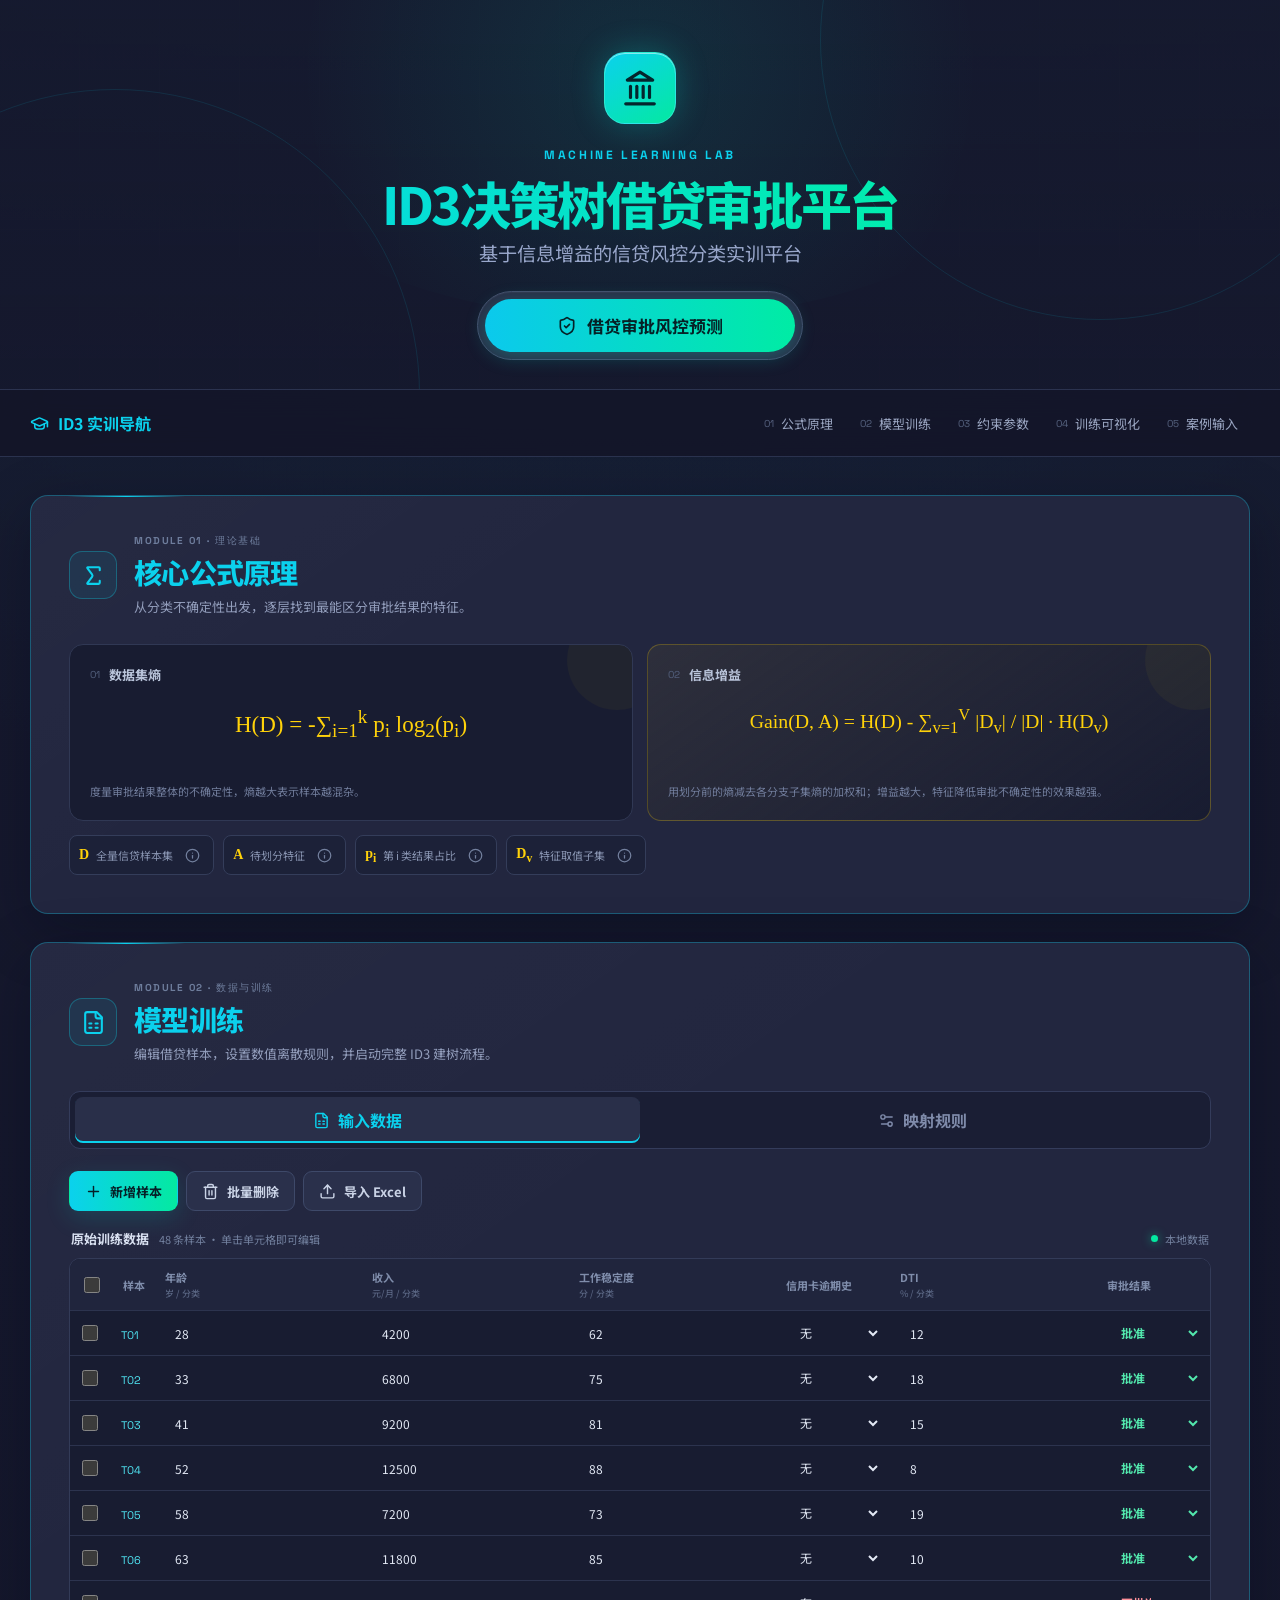
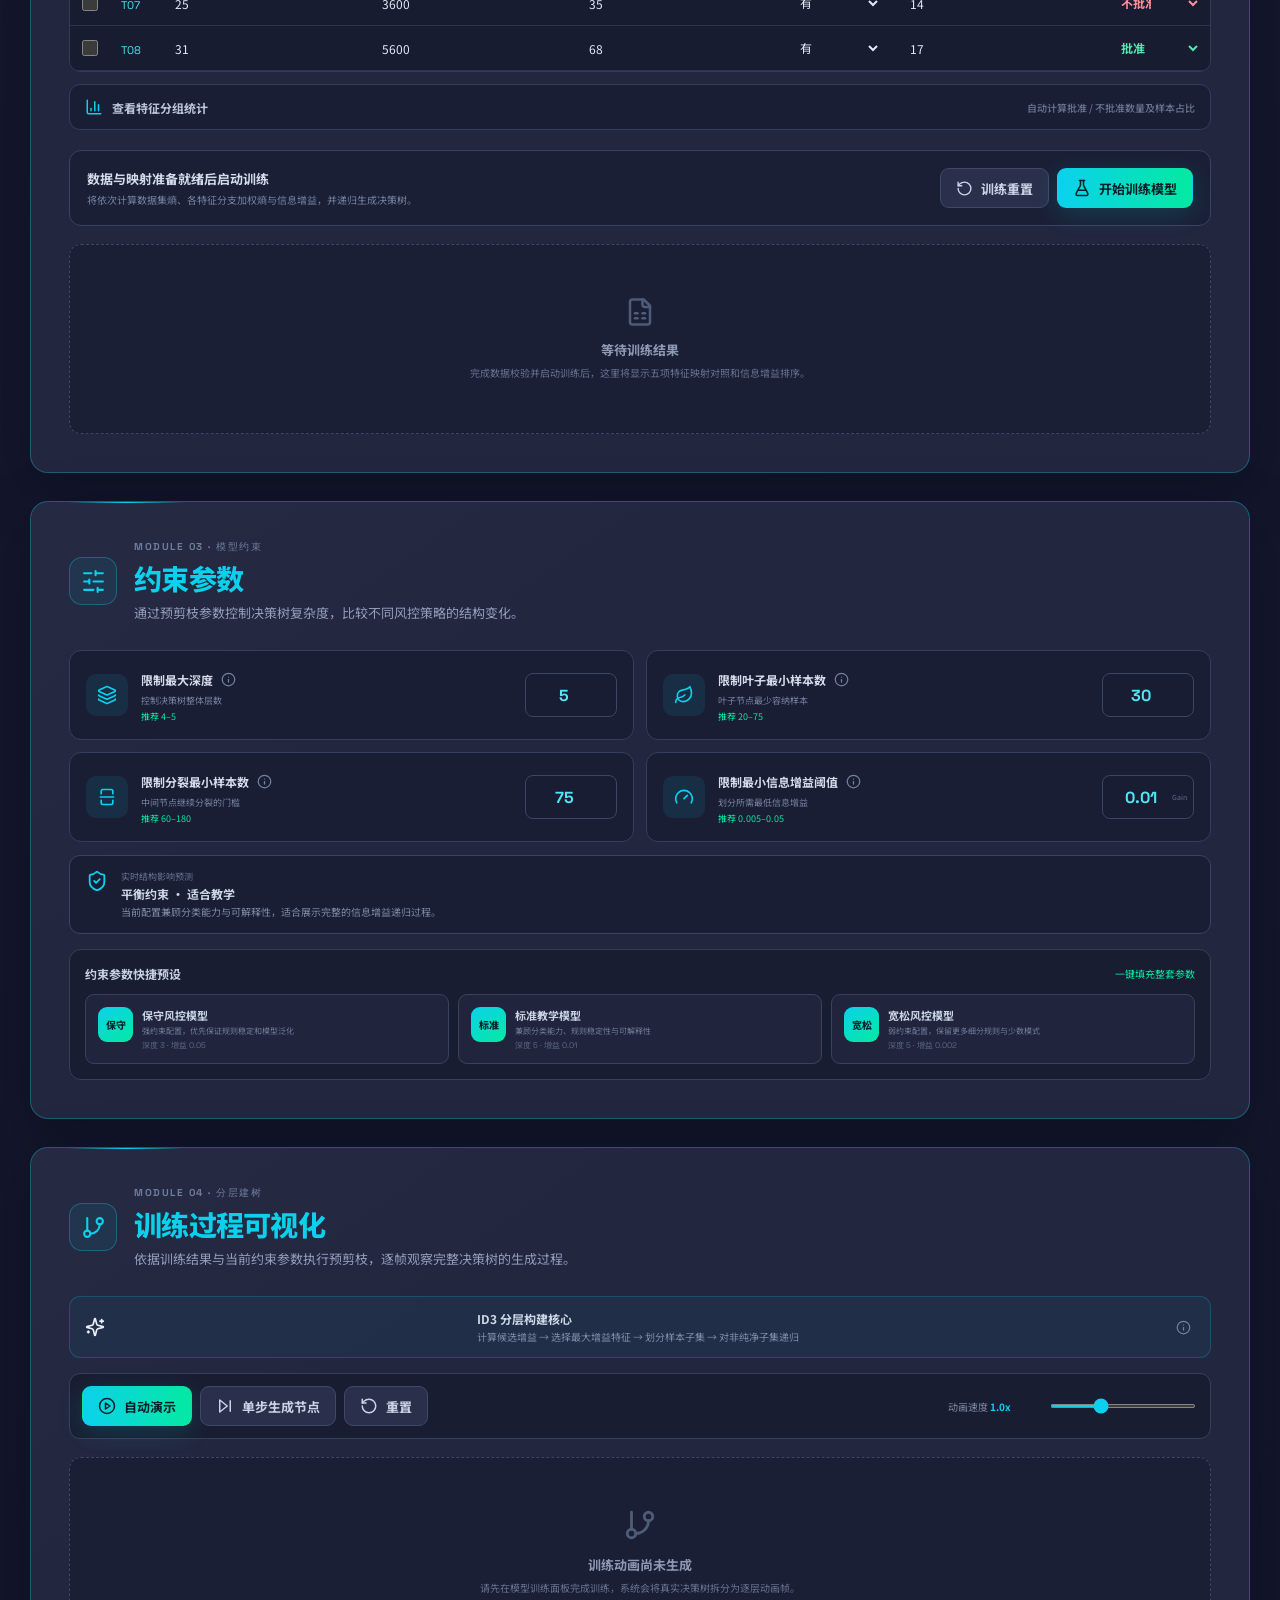
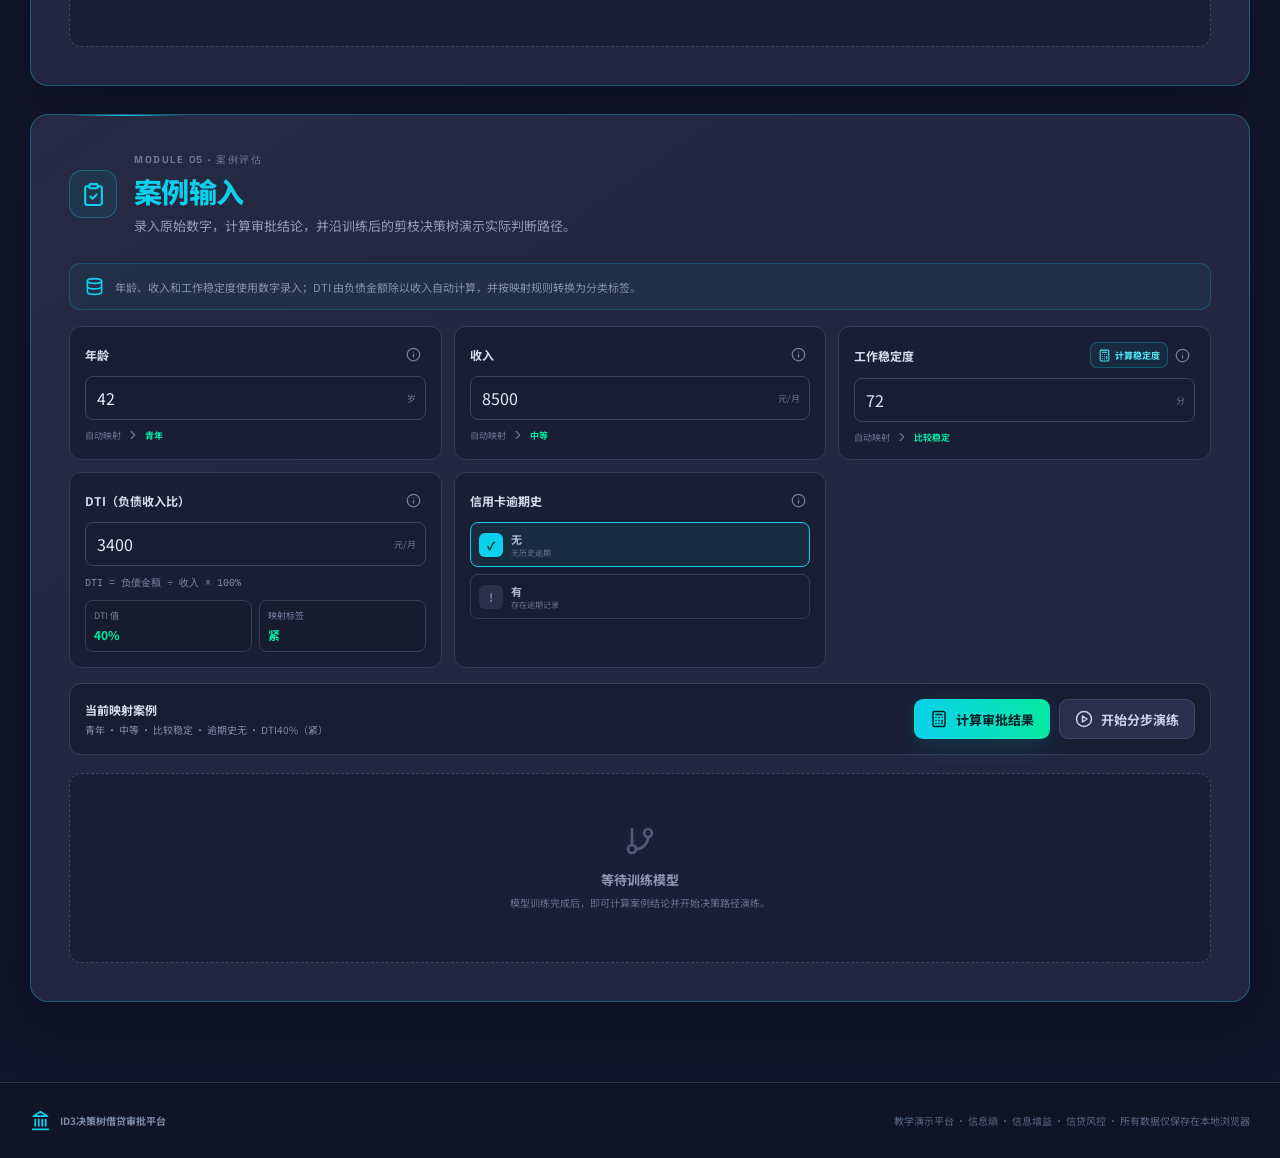
==== index.html @ 2744c11d "Deploy mappings constraints and stability calculator" ====
<!doctype html>
<html lang="zh-CN">
  <head>
    <meta charset="UTF-8" />
    <meta name="viewport" content="width=device-width, initial-scale=1.0" />
    <meta
      name="description"
      content="ID3决策树借贷审批平台，提供信息增益演算、模型训练和贷款审批路径可视化。"
    />
    <title>ID3决策树借贷审批平台</title>
    <script type="module" crossorigin src="./assets/index-CanfwNoi.js"></script>
    <link rel="stylesheet" crossorigin href="./assets/index-CGf8sKck.css">
  </head>
  <body>
    <div id="root"></div>
  </body>
</html>
---- assets/index-CGf8sKck.css ----
@import"https://fonts.googleapis.com/css2?family=Noto+Sans+SC:wght@400;500;600;700;800&family=Space+Grotesk:wght@500;600;700&display=swap";:root{color-scheme:dark;font-family:Noto Sans SC,Microsoft YaHei,Segoe UI,sans-serif;color:#e8edf7;background:#15182d;font-synthesis:none;text-rendering:optimizeLegibility;--bg: #15182d;--bg-deep: #101325;--panel: #22263f;--panel-soft: #1b1f35;--panel-raised: #282d49;--line: #343b5b;--line-bright: rgba(18, 205, 230, .52);--text: #edf2fa;--muted: #929dbb;--muted-2: #6e7898;--cyan: #0bd1ed;--cyan-soft: #50e6f4;--green: #04e9a1;--yellow: #ffd20a;--red: #f26470;--orange: #ff9f43;--radius: 18px;--shadow: 0 18px 60px rgba(2, 7, 24, .3)}*{box-sizing:border-box}html{scroll-behavior:smooth;scroll-padding-top:92px}body{min-width:320px;margin:0;overflow-x:hidden;background:radial-gradient(circle at 50% -10%,rgba(13,209,237,.09),transparent 28%),linear-gradient(180deg,#16192e,#121529);color:var(--text)}button,input,select,textarea{font:inherit}button,a{color:inherit}::selection{color:#06191d;background:var(--cyan)}::-webkit-scrollbar{width:9px;height:9px}::-webkit-scrollbar-track{background:#14172b}::-webkit-scrollbar-thumb{border:2px solid #14172b;border-radius:8px;background:#3c4567}.app{min-height:100vh}.hero{position:relative;min-height:390px;overflow:hidden;border-bottom:1px solid rgba(70,83,120,.45);background:linear-gradient(#15182dd1,#15182df0),repeating-linear-gradient(90deg,transparent 0,transparent 79px,rgba(255,255,255,.025) 80px),repeating-linear-gradient(0deg,transparent 0,transparent 79px,rgba(255,255,255,.025) 80px)}.hero:before{position:absolute;top:-180px;left:50%;width:900px;height:500px;border-radius:50%;background:radial-gradient(circle,rgba(0,228,188,.1),transparent 66%);content:"";transform:translate(-50%);pointer-events:none}.hero-inner{position:relative;z-index:2;display:flex;align-items:center;flex-direction:column;justify-content:center;width:min(1220px,calc(100% - 44px));margin:0 auto;padding-top:52px;text-align:center}.brand-mark{display:grid;flex:0 0 auto;width:72px;height:72px;margin:0 0 16px;place-items:center;border:1px solid rgba(78,243,240,.52);border-radius:21px;color:#04252c;background:linear-gradient(145deg,var(--cyan),var(--green));box-shadow:0 0 32px #00dccf42,inset 0 1px #ffffff80}.hero-copy{width:100%;max-width:1100px}.hero-kicker{color:var(--cyan);font-family:Space Grotesk,sans-serif;font-size:12px;font-weight:700;letter-spacing:.22em}.hero h1{margin:8px 0 5px;color:transparent;background:linear-gradient(90deg,#08d5f1,#00f0a2 86%);-webkit-background-clip:text;background-clip:text;font-size:clamp(32px,4vw,56px);font-weight:800;letter-spacing:-.045em;line-height:1.22}.hero-copy p{margin:0;color:#99a7cb;font-size:clamp(16px,1.5vw,20px)}.header-tools{position:absolute;top:22px;right:0;display:flex;gap:8px}.header-tools button{display:inline-flex;align-items:center;gap:7px;padding:8px 12px;border:1px solid #3b4263;border-radius:9px;color:#aeb9d4;background:#1b1f35b8;cursor:pointer;transition:.2s ease}.header-tools button:hover{border-color:var(--cyan);color:var(--cyan-soft);background:#1a3043e0}.scene-switch{position:relative;z-index:2;display:flex;width:fit-content;margin:24px auto 0;padding:7px;border:1px solid #454d6b;border-radius:40px;background:#292d46;box-shadow:inset 0 1px #ffffff0a}.scene-switch button{display:inline-flex;align-items:center;gap:10px;min-width:310px;justify-content:center;padding:14px 28px;border:0;border-radius:32px;font-size:17px;font-weight:700;background:transparent}.scene-switch button.active{color:#062126;background:linear-gradient(90deg,#0bc9ed,#00eca4);box-shadow:0 4px 20px #00dfc847}.hero-orbit{position:absolute;border:1px solid rgba(13,210,237,.11);border-radius:50%;pointer-events:none}.orbit-one{top:-240px;right:-100px;width:560px;height:560px}.orbit-two{bottom:-310px;left:-190px;width:610px;height:610px}.section-nav{position:sticky;z-index:50;top:0;border-bottom:1px solid rgba(63,74,108,.56);background:#131629e6;-webkit-backdrop-filter:blur(18px);backdrop-filter:blur(18px)}.section-nav-inner{display:flex;align-items:center;justify-content:space-between;width:min(1220px,calc(100% - 44px));min-height:66px;margin:0 auto}.nav-brand{display:flex;align-items:center;gap:9px;color:var(--cyan);font-weight:700;white-space:nowrap}.nav-links{display:flex;align-items:center;gap:3px}.nav-links a{display:flex;align-items:center;gap:7px;padding:10px 12px;border-radius:9px;color:#9aa5c1;font-size:13px;text-decoration:none;transition:.2s ease}.nav-links a span{color:#56627f;font-family:Space Grotesk,sans-serif;font-size:10px}.nav-links a:hover{color:var(--cyan-soft);background:#0ccae717}.mobile-menu{display:none;padding:8px;border:1px solid var(--line);border-radius:8px;background:var(--panel)}.main-container{display:grid;gap:28px;width:min(1220px,calc(100% - 44px));margin:38px auto 80px}.panel{position:relative;padding:clamp(24px,3vw,38px);overflow:visible;border:1px solid rgba(20,197,225,.34);border-radius:var(--radius);background:linear-gradient(145deg,rgba(255,255,255,.017),transparent 35%),var(--panel);box-shadow:var(--shadow)}.panel:before{position:absolute;top:0;left:36px;width:118px;height:1px;background:linear-gradient(90deg,transparent,var(--cyan),transparent);content:""}.section-heading{display:flex;align-items:center;gap:17px;margin-bottom:28px}.section-icon{display:grid;flex:0 0 auto;width:48px;height:48px;place-items:center;border:1px solid rgba(16,214,235,.3);border-radius:13px;color:var(--cyan);background:#09ccea14}.eyebrow{display:block;margin-bottom:3px;color:#6e7d9c;font-family:Space Grotesk,sans-serif;font-size:10px;font-weight:700;letter-spacing:.15em}.section-heading h2{margin:0;color:var(--cyan);font-size:clamp(22px,2.2vw,29px);font-weight:800;letter-spacing:-.025em}.section-heading p{margin:5px 0 0;color:var(--muted);font-size:13px}.button{display:inline-flex;align-items:center;justify-content:center;gap:8px;min-height:40px;padding:9px 15px;border:1px solid transparent;border-radius:9px;font-size:13px;font-weight:700;cursor:pointer;transition:transform .18s ease,box-shadow .18s ease,border-color .18s ease,background .18s ease}.button:hover:not(:disabled){transform:translateY(-1px)}.button:disabled{cursor:not-allowed;opacity:.48}.button-primary{color:#062027;background:linear-gradient(90deg,var(--cyan),var(--green));box-shadow:0 7px 24px #00d6c929}.button-primary:hover:not(:disabled){box-shadow:0 9px 30px #00d6c947}.button-secondary{border-color:#3e4969;color:#cad3e6;background:#2a304b}.button-secondary:hover:not(:disabled){border-color:#0dbfd7;color:var(--cyan-soft);background:#27364e}.button-ghost{border-color:transparent;color:#9ca8c4;background:#ffffff09}.button-danger{border-color:#f2647066;color:#ff9ba3;background:#f264701a}.tooltip-wrap{position:relative;display:inline-flex;vertical-align:middle}.tooltip-trigger{display:inline-grid;width:24px;height:24px;padding:0;place-items:center;border:0;border-radius:50%;color:#73809e;background:transparent;cursor:help}.tooltip-trigger:hover,.tooltip-trigger:focus-visible{color:var(--cyan);background:#0acde91a}.tooltip-card{position:absolute;z-index:120;bottom:calc(100% + 10px);left:50%;display:none;width:260px;padding:13px 14px;border:1px solid #445171;border-radius:10px;color:#b6c1d8;background:#171b31;box-shadow:0 14px 35px #03061480;font-size:12px;line-height:1.65;transform:translate(-50%)}.tooltip-card:after{position:absolute;top:100%;left:50%;border:6px solid transparent;border-top-color:#445171;content:"";transform:translate(-50%)}.tooltip-card strong{display:block;margin-bottom:4px;color:var(--cyan-soft)}.tooltip-card span{display:block}.tooltip-wrap:hover .tooltip-card,.tooltip-wrap:focus-within .tooltip-card{display:block}input,select,textarea{min-height:40px;border:1px solid #3c4564;border-radius:8px;outline:0;color:#e2e8f4;background:#191d33;transition:border-color .18s ease,box-shadow .18s ease}input:focus,select:focus,textarea:focus{border-color:var(--cyan);box-shadow:0 0 0 3px #08ceec1a}select{padding:0 34px 0 11px}input{padding:0 11px}input[type=checkbox]{width:16px;min-height:16px;accent-color:var(--cyan)}input[type=range]{height:4px;min-height:4px;padding:0;border:0;border-radius:4px;background:#3b4564;accent-color:var(--cyan)}.tabs{display:grid;grid-template-columns:1fr 1fr;padding:5px;border:1px solid #343c5b;border-radius:11px;background:#1a1e34}.tabs button{display:flex;align-items:center;justify-content:center;gap:8px;padding:11px 18px;border:0;border-radius:8px;color:#7f8baa;background:transparent;font-weight:700;cursor:pointer}.tabs button.active{color:var(--cyan);background:#292f49;box-shadow:inset 0 -2px var(--cyan)}.tab-panel{padding-top:22px}.formula-stack{display:grid;grid-template-columns:repeat(2,minmax(0,1fr));gap:14px}.formula-card{position:relative;min-width:0;padding:20px;overflow:hidden;border:1px solid #303854;border-radius:14px;background:#181c31}.formula-card:after{position:absolute;top:-35px;right:-35px;width:100px;height:100px;border-radius:50%;background:#ffd40a0a;content:""}.formula-card>div{display:flex;align-items:center;gap:9px}.formula-card>div>span{color:#53607d;font-family:Space Grotesk,sans-serif;font-size:10px}.formula-card>div>strong{color:#b9c4da;font-size:13px}.formula{min-height:70px;margin:18px 0 10px;color:var(--yellow);font-family:Cambria,Times New Roman,serif;font-size:clamp(19px,1.8vw,25px);line-height:1.6;text-align:center}.formula-card small{display:block;color:#717d9c;font-size:11px;line-height:1.65}.formula-gain{font-size:clamp(17px,1.55vw,23px)}.formula-core{border-color:#ffd30a40;background:linear-gradient(145deg,#ffd30a0e,#181c31)}.variable-legend{display:flex;flex-wrap:wrap;gap:9px;margin-top:14px}.variable-legend>span{display:flex;align-items:center;gap:7px;padding:7px 9px;border:1px solid #343d5a;border-radius:8px;color:#8995b2;background:#1c2138;font-size:11px}.variable-legend b{color:var(--yellow);font-family:Cambria,serif;font-size:14px}.principle-grid{display:grid;grid-template-columns:1fr 1fr 1.15fr;gap:13px;margin-top:21px}.principle-grid article{padding:17px;border:1px solid #333b59;border-radius:12px;background:#191d32b3}.principle-index{color:var(--green);font-family:Space Grotesk,sans-serif;font-size:10px;font-weight:700;letter-spacing:.1em}.principle-grid h3{margin:6px 0 5px;color:#dce4f2;font-size:14px}.principle-grid p{margin:0;color:#818dab;font-size:11px;line-height:1.7}.principle-grid .canvas-hint{display:flex;align-items:flex-start;gap:11px;border-color:#0aceeb40;color:var(--cyan);background:#08c6e40e}.coin-demo{margin-top:15px;overflow:hidden;border:1px solid #343c59;border-radius:12px;background:#1a1e34}.coin-demo>button{display:flex;align-items:center;justify-content:space-between;width:100%;padding:14px 17px;border:0;color:#bec8dc;background:transparent;cursor:pointer}.coin-demo>button>span{display:flex;align-items:center;gap:12px}.coin-demo>button i{padding:3px 7px;border-radius:5px;color:#082a28;background:var(--green);font-size:10px;font-style:normal;font-weight:800}.coin-content{display:grid;grid-template-columns:auto 1fr;gap:22px;padding:18px;border-top:1px solid #343c59}.coin-visual{display:grid;grid-template-columns:repeat(5,32px);gap:7px}.coin-visual span{display:grid;width:32px;height:32px;place-items:center;border-radius:50%;font-size:11px;font-weight:800}.coin-visual .heads{color:#09262b;background:var(--cyan)}.coin-visual .tails{color:#251e02;background:var(--yellow)}.coin-content p{margin:0 0 7px;color:#aeb9cf;font-size:12px}.coin-content code{display:block;color:var(--yellow);font-family:Consolas,monospace;font-size:13px}.coin-content small{display:block;margin-top:7px;color:#75819e;font-size:11px}.dataset-toolbar{display:flex;flex-wrap:wrap;gap:8px;margin-bottom:18px}.table-caption,.block-heading,.subheading{display:flex;align-items:center;justify-content:space-between;gap:14px}.table-caption{margin:0 2px 10px}.table-caption>div{display:flex;align-items:baseline;gap:10px}.table-caption strong{color:#d7dfef;font-size:13px}.table-caption span{color:#72809e;font-size:11px}.status-dot{display:inline-flex;align-items:center;gap:7px}.status-dot i{width:7px;height:7px;border-radius:50%;background:var(--green);box-shadow:0 0 10px #04e9a199}.data-table-wrap,.mini-table-wrap{max-width:100%;overflow:auto;border:1px solid #333b58;border-radius:11px;background:#181c31}.dataset-table-window{height:clamp(320px,46vh,460px);overflow-y:auto}.dataset-table-window .data-table{min-width:980px}.dataset-table-window .data-table th{position:sticky;z-index:3;top:0;box-shadow:0 1px #333b58}.dataset-empty{display:grid;min-height:300px;place-items:center;color:#687591;font-size:12px}.data-table,.mini-table{width:100%;border-collapse:collapse;white-space:nowrap}.data-table th,.data-table td,.mini-table th,.mini-table td{border-bottom:1px solid #2c334e;text-align:left}.data-table th{padding:10px;color:#7f8dab;background:#20253d;font-size:11px;font-weight:700}.data-table th small{display:block;margin-top:2px;color:#596582;font-size:9px;font-weight:500}.data-table td{padding:6px 8px;color:#aeb9cf;font-size:12px}.data-table tbody tr:hover{background:#08ccea09}.data-table tbody tr:last-child td{border-bottom:0}.data-table td input:not([type=checkbox]),.data-table td select{width:100%;min-width:92px;min-height:32px;border-color:transparent;background:transparent;font-size:12px}.data-table td input:hover,.data-table td select:hover{border-color:#3c4564;background:#1b2037}.row-id{color:var(--cyan-soft);font-family:Space Grotesk,sans-serif;font-size:11px}.perturb-bar{display:grid;grid-template-columns:1fr auto auto auto;align-items:center;gap:10px;margin-top:12px;padding:12px;border:1px dashed #414b6a;border-radius:11px;background:#1b2036b3}.perturb-bar>div{display:flex;align-items:center;gap:10px;color:var(--cyan)}.perturb-bar>div span{display:grid;gap:2px}.perturb-bar strong{color:#c9d3e6;font-size:12px}.perturb-bar>div span{color:#75819f;font-size:10px}.perturb-bar select{min-width:118px}.stats-details{margin-top:12px;border:1px solid #343d5a;border-radius:11px;background:#1a1e34}.stats-details summary{display:flex;align-items:center;gap:9px;padding:13px 15px;color:#bac5da;font-size:12px;font-weight:700;cursor:pointer;list-style:none}.stats-details summary svg{color:var(--cyan)}.stats-details summary span{margin-left:auto;color:#697693;font-size:10px;font-weight:500}.stats-grid{display:grid;grid-template-columns:repeat(4,1fr);gap:9px;padding:12px;border-top:1px solid #343d5a}.stats-grid article{padding:12px;border:1px solid #303752;border-radius:9px;background:#181c30}.stats-grid h4{margin:0 0 9px;color:#cbd4e5;font-size:12px}.stat-line{display:grid;grid-template-columns:1fr;gap:2px;padding:6px 0;border-top:1px dashed #2e3550;font-size:10px}.stat-line strong{color:#9ba7c2}.pass-text{color:#52e7ad!important}.reject-text{color:#ff909a!important}.approval-select.approved-value{color:#52e7ad;font-weight:700}.approval-select.rejected-value{color:#ff909a;font-weight:700}.mapping-intro,.visual-principle,.sample-note{display:flex;align-items:center;justify-content:space-between;gap:14px;margin-bottom:16px;padding:13px 15px;border:1px solid rgba(10,205,234,.22);border-radius:11px;background:#08bedc0d}.mapping-intro>div,.visual-principle>div,.sample-note{display:flex;align-items:center;gap:11px;color:var(--cyan)}.mapping-intro>div span,.visual-principle>div{display:grid;gap:2px}.mapping-intro strong,.visual-principle strong{color:#cdd8e9;font-size:12px}.mapping-intro>div span,.visual-principle span{color:#7f8dab;font-size:10px}.validation-badge{padding:5px 9px;border:1px solid rgba(4,233,161,.3);border-radius:20px;color:var(--green);background:#04e9a114;font-size:10px}.validation-badge.error{border-color:#f2647059;color:#ff8d97;background:#f2647014}.mapping-grid{display:grid;grid-template-columns:repeat(2,minmax(0,1fr));gap:12px}.mapping-card{min-width:0;padding:16px;border:1px solid #343c59;border-radius:12px;background:#1a1e34}.mapping-card-head{display:flex;align-items:center;justify-content:space-between;margin-bottom:13px}.mapping-card-head>div{display:grid;gap:2px}.mapping-card-head span{color:#d5deed;font-size:13px;font-weight:700}.mapping-card-head small{color:#687492;font-size:9px}.mapping-section-title{display:flex;align-items:baseline;justify-content:space-between;gap:12px;margin-bottom:8px}.mapping-section-title span{color:#9ba8c3;font-size:11px;font-weight:700}.mapping-section-title small{color:#66728f;font-size:9px}.rule-table{display:grid;gap:6px}.rule-header,.rule-row{display:grid;grid-template-columns:minmax(80px,1fr) minmax(104px,1.15fr) minmax(104px,1.15fr);align-items:center;gap:8px}.rule-header{color:#65718d;font-size:9px;text-align:center}.rule-header span:first-child{text-align:left}.rule-row strong{color:#aeb9d0;font-size:11px}.rule-row input{width:100%;min-width:0;min-height:38px;padding:0 8px;text-align:center;font-size:12px}.range-section{margin-top:16px;padding-top:13px;border-top:1px dashed #353d58}.range-controls{display:grid;gap:10px}.range-controls label{display:grid;gap:8px;padding:9px 10px;border:1px solid #303853;border-radius:8px;background:#161b2fa6}.range-controls label span{display:flex;align-items:center;justify-content:space-between;gap:10px;color:#6f7c99;font-size:10px}.range-controls em{color:#8995af;font-style:normal}.range-controls b{color:var(--cyan);font-family:Space Grotesk,sans-serif;font-size:10px;white-space:nowrap}.mapping-preview{display:flex;flex-wrap:wrap;gap:5px;margin-top:14px;padding-top:12px;border-top:1px dashed #353d58}.mapping-preview>span{width:100%;color:#66728f;font-size:9px}.mapping-preview code{padding:4px 6px;border-radius:5px;color:#83dfdf;background:#08cbe812;font-family:Consolas,monospace;font-size:9px}.mapping-actions{display:flex;gap:5px;margin-top:11px}.mapping-actions .button{flex:1;min-height:32px;padding:5px;font-size:10px}.validation-list{display:grid;gap:5px;margin-top:13px;padding:12px 14px;border:1px solid rgba(242,100,112,.35);border-radius:10px;color:#e7a0a7;background:#f2647012;font-size:11px}.validation-list span:before{margin-right:7px;color:var(--red);content:"•"}.training-action{display:flex;align-items:center;justify-content:space-between;gap:20px;margin-top:20px;padding:17px;border:1px solid #3a4362;border-radius:12px;background:#1a1f36}.training-action>div:first-child{display:grid;gap:4px}.training-action strong{color:#d2dbea;font-size:13px}.training-action span{color:#75819e;font-size:10px}.training-action>div:last-child{display:flex;gap:8px}.spinner{width:16px;height:16px;border:2px solid rgba(3,32,38,.25);border-top-color:#05252b;border-radius:50%;animation:spin .7s linear infinite}@keyframes spin{to{transform:rotate(360deg)}}.training-progress{margin-top:14px;padding:16px;border:1px solid rgba(11,207,235,.25);border-radius:12px;background:#181d32}.progress-head{display:flex;align-items:center;justify-content:space-between;color:#9aa8c4;font-size:11px}.progress-head span{display:flex;align-items:center;gap:8px}.progress-head i{width:7px;height:7px;border-radius:50%;background:var(--green)}.progress-head i.pulse{animation:pulse 1.1s ease-in-out infinite}@keyframes pulse{50%{box-shadow:0 0 0 6px #04e9a11a;opacity:.6}}.progress-head strong{color:var(--cyan);font-family:Space Grotesk,sans-serif}.progress-track{height:6px;margin-top:9px;overflow:hidden;border-radius:4px;background:#303954}.progress-track i{display:block;height:100%;border-radius:inherit;background:linear-gradient(90deg,var(--cyan),var(--green));box-shadow:0 0 12px #05dec459;transition:width .25s ease}.training-log{max-height:160px;margin-top:12px;overflow:auto;font-family:Consolas,monospace}.training-log p{display:flex;gap:9px;margin:4px 0;color:#8d9ab6;font-size:10px}.training-log p span{color:#4f5e7a}.empty-state{display:grid;min-height:190px;margin-top:18px;padding:28px;place-items:center;align-content:center;border:1px dashed #3c4563;border-radius:12px;color:#596681;background:#171b2f99;text-align:center}.empty-state>div{margin-bottom:8px;color:#4e5c78}.empty-state strong{color:#8d99b4;font-size:13px}.empty-state p{max-width:470px;margin:5px 0 0;color:#66728f;font-size:10px;line-height:1.7}.training-results{display:grid;min-width:0;gap:15px;margin-top:18px}.result-block,.chart-card,.metrics-panel,.layer-log-card,.iteration-panel{min-width:0;padding:16px;border:1px solid #343d59;border-radius:12px;background:#1a1e34}.block-heading{margin-bottom:12px}.block-heading>div>span{color:#596783;font-family:Space Grotesk,sans-serif;font-size:9px;font-weight:700;letter-spacing:.1em}.block-heading h3{margin:2px 0 0;color:#d4ddeb;font-size:13px}.block-heading em,.subheading em{color:var(--green);font-size:10px;font-style:normal}.conversion-table{max-height:310px}.conversion-table .data-table{border-collapse:separate;border-spacing:0}.conversion-table thead tr:first-child th{position:sticky;top:0;z-index:4;box-shadow:inset 0 -1px #3b4462}.conversion-table thead tr:nth-child(2) th{position:sticky;top:36px;z-index:3;box-shadow:0 -2px #20253d,inset 0 -1px #3b4462}.conversion-table .converted{color:var(--cyan-soft);font-weight:700}.training-output-grid{display:grid;grid-template-columns:1.1fr .9fr;gap:14px}.gain-chart{display:grid;gap:13px;padding:12px 2px}.gain-row{display:grid;grid-template-columns:100px 1fr 56px;align-items:center;gap:10px}.gain-label{display:flex;align-items:center;gap:5px;color:#9ba8c3;font-size:11px}.gain-label em{padding:2px 5px;border-radius:4px;color:#082a22;background:var(--green);font-size:8px;font-style:normal;font-weight:800}.gain-track{height:14px;overflow:hidden;border-radius:4px;background:#2c3450}.gain-fill{height:100%;border-radius:inherit;background:linear-gradient(90deg,#0cbbdd,#00e6a2);box-shadow:0 0 12px #00e0c233;transition:width .5s ease}.gain-row>strong{color:var(--cyan-soft);font-family:Space Grotesk,sans-serif;font-size:11px;text-align:right}.metrics-grid{display:grid;grid-template-columns:repeat(3,1fr);gap:8px}.metric-card{display:grid;min-width:0;gap:5px;padding:12px;border:1px solid #323a55;border-radius:9px;background:#181c30}.metric-card span{overflow:hidden;color:#6f7b97;font-size:9px;text-overflow:ellipsis;white-space:nowrap}.metric-card strong{overflow:hidden;color:#d4dcea;font-family:Space Grotesk,Noto Sans SC,sans-serif;font-size:16px;text-overflow:ellipsis;white-space:nowrap}.metric-cyan{border-top-color:var(--cyan)}.metric-cyan strong{color:var(--cyan-soft)}.metric-green{border-top-color:var(--green)}.metric-green strong{color:#58e5ae}.metric-yellow{border-top-color:var(--yellow)}.metric-yellow strong{color:var(--yellow)}.metric-red{border-top-color:var(--red)}.metric-red strong{color:#ff8b95}.gain-detail-list{display:grid;grid-template-columns:1fr 1fr;gap:5px 15px;margin-top:11px}.gain-detail-list>div{display:flex;justify-content:space-between;padding-bottom:5px;border-bottom:1px dashed #333b56;color:#7b88a4;font-size:10px}.gain-detail-list strong{color:#a9b5cc;font-family:Space Grotesk,sans-serif}.visual-principle{margin-bottom:15px}.animation-controls{display:flex;align-items:center;justify-content:space-between;gap:18px;margin-bottom:15px;padding:12px;border:1px solid #363f5c;border-radius:11px;background:#191d32}.animation-controls>div{display:flex;gap:8px}.speed-control{display:grid;grid-template-columns:auto 150px;align-items:center;gap:11px;min-width:250px}.speed-control span{color:#7e8aa5;font-size:10px}.speed-control strong{color:var(--cyan)}.tree-shell{overflow:hidden;border:1px solid #343e5b;border-radius:13px;background:#171a2f}.tree-toolbar{display:flex;align-items:center;justify-content:space-between;gap:16px;padding:11px 13px;border-bottom:1px solid #303953;background:#1d2138}.tree-toolbar>div:first-child{display:grid;gap:2px}.tree-toolbar strong{color:#ccd6e7;font-size:12px}.tree-toolbar span{color:#67748f;font-size:9px}.toolbar-actions{display:flex;gap:5px}.toolbar-actions>button:not(.button){display:grid;width:35px;height:35px;padding:0;place-items:center;border:1px solid #3b4562;border-radius:8px;color:#91a0bc;background:#282e48;cursor:pointer}.toolbar-actions>button:hover{border-color:var(--cyan);color:var(--cyan)}.tree-toolbar .button{min-height:35px;padding:6px 9px;font-size:10px}.tree-viewport{width:100%;overflow:hidden;background:radial-gradient(circle at center,rgba(10,205,233,.045),transparent 50%),linear-gradient(rgba(255,255,255,.018) 1px,transparent 1px),linear-gradient(90deg,rgba(255,255,255,.018) 1px,transparent 1px),#171a2f;background-size:auto,28px 28px,28px 28px,auto;cursor:grab}.tree-viewport:active{cursor:grabbing}.tree-viewport svg{display:block;width:100%;height:auto;min-height:360px;touch-action:none;-webkit-user-select:none;user-select:none}.tree-compact .tree-viewport svg{min-height:300px}.svg-tree-node{cursor:pointer;transition:opacity .2s ease}.svg-tree-node:hover{opacity:.86}.visual-grid{display:grid;grid-template-columns:1.05fr .95fr;gap:13px;margin-top:13px}.entropy-chart-card{grid-column:1 / -1}.subheading{margin-bottom:12px}.subheading>span{color:#c5cfe1;font-size:12px;font-weight:700}.subheading>svg{color:var(--cyan)}.layer-timeline{display:flex;gap:4px;margin-bottom:12px}.layer-timeline button{display:grid;flex:1;gap:4px;justify-items:center;padding:7px 3px;border:0;border-radius:7px;color:#5f6c87;background:#20253c;cursor:pointer}.layer-timeline button i{display:grid;width:20px;height:20px;place-items:center;border:1px solid #424b67;border-radius:50%;font-size:9px;font-style:normal}.layer-timeline button span{font-size:8px}.layer-timeline button.active{color:var(--cyan);background:#08cae817}.layer-timeline button.active i{border-color:var(--cyan);box-shadow:0 0 10px #07d0eb40}.layer-timeline button.complete{color:var(--green)}.layer-log-lines{display:grid;max-height:230px;gap:7px;overflow:auto}.layer-log-lines>div{display:grid;grid-template-columns:auto 1fr;gap:2px 8px;padding:8px;border-left:2px solid #3a4864;background:#181c30}.layer-log-lines>div>span{grid-row:1 / 3;padding:2px 5px;border-radius:4px;color:#09272c;background:var(--cyan);font-size:8px;font-weight:800;align-self:start}.layer-log-lines p{margin:0;color:#abb6cd;font-size:10px}.layer-log-lines small{color:#69758f;font-size:9px}.gain-chart.compact{gap:10px}.gain-chart.compact .gain-row{grid-template-columns:78px 1fr 48px}.chart-footnote{color:#63708c;font-size:9px}.chart-placeholder{display:grid;min-height:160px;place-items:center;color:#56627e;font-size:10px}.line-chart{display:block;width:100%;max-height:220px}.grid-line{stroke:#2f3853;stroke-dasharray:3 4}.axis-line{stroke:#4a5571}.axis-label{fill:#66738f;font-family:Space Grotesk,sans-serif;font-size:10px}.entropy-line-glow{fill:none;stroke:#08d2ee2e;stroke-width:10px}.entropy-line{fill:none;stroke:var(--cyan);stroke-width:2.5px}.line-dot{fill:#1b2036;stroke:var(--cyan);stroke-width:2px}.active-dot{fill:var(--green);stroke:#b7ffea;stroke-width:2px}.iteration-panel{margin-top:13px}.sample-note{justify-content:flex-start}.sample-note p{margin:0;color:#8693af;font-size:11px}.sample-input-grid{display:grid;grid-template-columns:repeat(4,1fr);gap:12px}.sample-field{min-width:0;padding:15px;border:1px solid #343c59;border-radius:12px;background:#1a1e34}.field-title{display:flex;align-items:center;justify-content:space-between;margin-bottom:10px}.field-title label{color:#d3dcea;font-size:12px;font-weight:700}.field-title-actions{display:flex;align-items:center;gap:3px}.stability-calculator-trigger{display:inline-flex;align-items:center;gap:4px;min-height:26px;padding:4px 7px;border:1px solid rgba(7,204,231,.3);border-radius:7px;color:var(--cyan-soft);background:#07cce712;font-size:9px;font-weight:700;white-space:nowrap;cursor:pointer;transition:border-color .18s ease,background .18s ease}.stability-calculator-trigger:hover,.stability-calculator-trigger:focus-visible{border-color:var(--cyan);background:#07cce724}.mini-toggle{display:grid;grid-template-columns:1fr 1fr;gap:3px;margin-bottom:9px;padding:3px;border-radius:7px;background:#15192c}.mini-toggle button{padding:6px 4px;border:0;border-radius:5px;color:#687492;background:transparent;font-size:9px;cursor:pointer}.mini-toggle button.active{color:var(--cyan);background:#282f49}.sample-field>select,.number-map-input>div{width:100%}.sample-field>select{min-height:44px}.number-map-input>div{position:relative}.number-map-input input{width:100%;min-height:44px;padding-right:55px}.number-map-input>div span{position:absolute;top:50%;right:10px;color:#6b7794;font-size:9px;transform:translateY(-50%)}.number-map-input p{display:flex;align-items:center;gap:5px;margin:8px 0 0;color:#697692;font-size:9px}.number-map-input strong{color:var(--green)}.overdue-options{display:grid;gap:7px}.overdue-options button{display:flex;align-items:center;gap:8px;padding:8px;border:1px solid #353f5d;border-radius:8px;text-align:left;background:#191d32;cursor:pointer}.overdue-options button>span{display:grid;width:24px;height:24px;place-items:center;border-radius:6px;color:#74819e;background:#2a3048;font-size:11px;font-weight:800}.overdue-options button>div{display:grid}.overdue-options strong{color:#aeb9ce;font-size:11px}.overdue-options small{color:#64708b;font-size:8px}.overdue-options button.active{border-color:var(--cyan);background:#07cce712}.overdue-options button.active>span{color:#06292b;background:var(--cyan)}.sample-shortcuts,.sample-library{display:flex;align-items:center;flex-wrap:wrap;gap:8px;margin-top:13px;padding:12px;border:1px solid #343d59;border-radius:11px;background:#191d32}.sample-shortcuts>span{display:flex;align-items:center;gap:7px;margin-right:4px;color:#8d99b5;font-size:11px}.sample-shortcuts svg{color:var(--cyan)}.template-低{border-color:#04e9a159}.template-中{border-color:#ffd20a4d}.template-高{border-color:#f2647059}.sample-library{justify-content:flex-end}.sample-library>div{display:grid;flex:1;min-width:230px;grid-template-columns:auto minmax(180px,1fr);align-items:center;gap:9px;margin-right:auto}.sample-library label{color:#7f8aa6;font-size:10px}.batch-results{margin-top:13px;padding:14px;border:1px solid #343d59;border-radius:11px;background:#1a1e34}.mini-table th,.mini-table td{padding:8px 10px;color:#95a2be;font-size:10px}.mini-table th{color:#75819d;background:#20253c}.parameter-grid{display:grid;grid-template-columns:1fr 1fr;gap:12px}.parameter-card{display:grid;grid-template-columns:auto 1fr auto;align-items:center;gap:13px;padding:16px;border:1px solid #353e5b;border-radius:12px;background:#1a1e34}.parameter-icon{display:grid;width:42px;height:42px;place-items:center;border-radius:10px;color:var(--cyan);background:#08cce917}.parameter-copy{display:grid;gap:3px}.parameter-copy>div{display:flex;align-items:center;gap:3px}.parameter-copy label{color:#d3dbea;font-size:12px;font-weight:700}.parameter-copy>span{color:#77839f;font-size:9px}.parameter-copy>small{color:var(--green);font-size:9px}.parameter-input{position:relative}.parameter-input input{width:92px;min-height:44px;padding-right:10px;color:var(--cyan-soft);font-family:Space Grotesk,sans-serif;font-size:16px;font-weight:700;text-align:center}.parameter-input span{position:absolute;top:50%;right:7px;color:#5f6d88;font-size:7px;transform:translateY(-50%)}.structure-impact{display:flex;align-items:flex-start;gap:13px;margin-top:13px;padding:14px 16px;border:1px solid #3a4461;border-radius:11px;background:#191e34}.structure-impact>div{display:grid;gap:2px}.structure-impact>div>span{color:#687592;font-size:9px;text-transform:uppercase}.structure-impact strong{color:#cbd5e6;font-size:12px}.structure-impact p{margin:0;color:#7e8aa6;font-size:10px}.structure-impact.balanced svg{color:var(--cyan)}.structure-impact.conservative svg{color:var(--green)}.structure-impact.loose svg{color:var(--yellow)}.preset-section{margin-top:15px;padding:15px;border:1px solid #353e5a;border-radius:12px;background:#191d32}.preset-grid{display:grid;grid-template-columns:repeat(3,1fr);gap:9px}.preset-grid button{display:grid;grid-template-columns:auto 1fr;gap:4px 9px;padding:12px;border:1px solid #38425f;border-radius:9px;color:inherit;text-align:left;background:#20253d;cursor:pointer;transition:.2s ease}.preset-grid button:hover{border-color:var(--cyan);transform:translateY(-1px)}.preset-grid button>span{display:grid;grid-row:1 / 3;width:35px;height:35px;place-items:center;border-radius:9px;color:#06252a;background:linear-gradient(145deg,var(--cyan),var(--green));font-size:10px;font-weight:800}.preset-grid button>div{display:grid;gap:2px}.preset-grid strong{color:#c9d3e4;font-size:11px}.preset-grid small{color:#6f7c97;font-size:8px}.preset-grid i{grid-column:2;color:#5e6b87;font-family:Space Grotesk,sans-serif;font-size:8px;font-style:normal}.scheme-manager{display:flex;align-items:flex-end;justify-content:space-between;gap:18px;margin-top:12px;padding:13px 15px;border:1px dashed #3e4865;border-radius:11px}.scheme-manager>div{display:flex;align-items:center;gap:7px}.scheme-manager label{color:#75819d;font-size:10px}.scheme-manager input,.scheme-manager select{min-width:210px}.calculate-banner{display:flex;align-items:center;justify-content:space-between;gap:20px;padding:19px 21px;border:1px solid rgba(8,206,235,.34);border-radius:13px;background:radial-gradient(circle at 90% 50%,rgba(4,233,161,.09),transparent 25%),#191e34}.calculate-banner>div{display:grid;gap:3px}.calculate-banner span{color:#5c6b87;font-family:Space Grotesk,sans-serif;font-size:9px;font-weight:700;letter-spacing:.1em}.calculate-banner strong{color:#d7e0ee;font-size:14px}.calculate-banner p{margin:0;color:#8390ab;font-size:10px}.calculate-banner .button{min-width:160px;min-height:48px;font-size:14px}.decision-card{display:grid;grid-template-columns:auto 1fr auto;align-items:center;gap:17px;margin-top:16px;padding:20px;border:1px solid;border-radius:14px}.decision-card.approved{border-color:#04e9a166;background:linear-gradient(90deg,#04e9a11a,#04e9a109)}.decision-card.rejected{border-color:#f2647073;background:linear-gradient(90deg,#f264701c,#f2647009)}.decision-icon{display:grid;width:62px;height:62px;place-items:center;border-radius:16px}.approved .decision-icon{color:var(--green);background:#04e9a11a}.rejected .decision-icon{color:var(--red);background:#f264701c}.decision-card>div:nth-child(2) span{color:#7a87a1;font-size:10px}.decision-card h3{margin:2px 0;font-size:25px}.approved h3{color:#62e7b1}.rejected h3{color:#ff8690}.decision-card p{margin:0;color:#8995af;font-size:10px}.decision-card>strong{padding:8px 13px;border-radius:20px;font-size:12px}.approved>strong{color:#5ee4ad;background:#04e9a11a}.rejected>strong{color:#ff8e97;background:#f264701a}.path-card{display:flex;align-items:center;gap:15px;margin-top:11px;padding:12px;border:1px solid #343d59;border-radius:10px;background:#191d32}.path-card>div:first-child{display:flex;align-items:center;gap:7px;color:var(--cyan);font-size:10px;white-space:nowrap}.path-flow{display:flex;flex-wrap:wrap;align-items:center;gap:5px}.path-flow span{padding:5px 8px;border:1px solid #3c4663;border-radius:6px;color:#a2aec5;background:#22273f;font-size:9px}.path-flow span:not(:last-child):after{margin-left:8px;color:#52617e;content:"→"}.transcript-toolbar{display:flex;align-items:center;gap:8px;margin-top:16px;padding:12px;border:1px solid #37405d;border-radius:10px;background:#1a1e34}.transcript-toolbar>div{display:flex;flex:1;align-items:center;gap:9px;color:var(--cyan)}.transcript-toolbar>div span{display:grid;color:#707c98;font-size:9px}.transcript-toolbar strong{color:#c8d2e4;font-size:11px}.calculation-steps{display:grid;margin-top:13px}.calculation-step{display:grid;grid-template-columns:48px 1fr;gap:0}.step-rail{display:flex;align-items:center;flex-direction:column}.step-rail span{display:grid;flex:0 0 auto;width:34px;height:34px;place-items:center;border:1px solid var(--cyan);border-radius:50%;color:var(--cyan);background:#1d2b3d;font-family:Space Grotesk,sans-serif;font-size:10px;font-weight:700;box-shadow:0 0 14px #08cce924}.step-rail i{width:1px;height:100%;background:linear-gradient(var(--cyan),#3a4563)}.calculation-step:last-child .step-rail i{background:linear-gradient(var(--cyan),transparent)}.step-content{margin-bottom:13px;padding:17px;border:1px solid #343d59;border-radius:12px;background:#191d32}.step-heading{display:flex;align-items:center;justify-content:space-between;gap:16px;padding-bottom:12px;border-bottom:1px solid #313954}.step-heading small{color:#5f6d89;font-family:Space Grotesk,sans-serif;font-size:8px;letter-spacing:.1em}.step-heading h3{margin:2px 0 0;color:#d3dceb;font-size:13px}.step-heading em{padding:6px 9px;border-radius:6px;color:var(--yellow);background:#ffd20a13;font-family:Space Grotesk,sans-serif;font-size:10px;font-style:normal}.math-block{display:grid;gap:6px;margin-top:13px}.math-block h4{margin:0;color:#8e9ab4;font-size:10px}.math-block p{margin:0;color:#7986a1;font-size:10px}.math-block code,.math-conclusion code{display:block;padding:7px 9px;overflow-x:auto;border-left:2px solid #52617d;color:#c0cbe0;background:#15192c;font-family:Consolas,monospace;font-size:10px;line-height:1.55}.math-block code b,.math-conclusion code b{color:var(--yellow)}.partition-grid{display:grid;grid-template-columns:repeat(auto-fit,minmax(180px,1fr));gap:8px;margin-top:11px}.partition-grid>div{display:grid;gap:3px;padding:10px;border:1px solid #303853;border-radius:8px;background:#171b2f}.partition-grid strong{color:#aeb9ce;font-size:10px}.partition-grid span,.partition-grid small{color:#6e7a96;font-size:8px}.partition-grid code{color:var(--cyan-soft);font-family:Consolas,monospace;font-size:9px}.math-conclusion{display:grid;gap:6px;margin-top:11px;padding:11px;border:1px solid rgba(255,210,10,.16);border-radius:9px;background:#ffd20a06}.math-conclusion>span{color:#7d89a4;font-size:9px}.math-conclusion p{margin:3px 0 0;color:#7d89a3;font-size:10px}.math-conclusion p strong{color:var(--green)}.tree-result-heading{display:flex;align-items:center;justify-content:space-between;margin:25px 0 11px}.tree-result-heading>div{display:flex;align-items:center;gap:10px;color:var(--cyan)}.tree-result-heading span{display:grid;gap:2px}.tree-result-heading strong{color:#d0d9e8;font-size:13px}.tree-result-heading span{color:#6e7a96;font-size:9px}.modal-backdrop{position:fixed;z-index:200;top:0;right:0;bottom:0;left:0;display:grid;padding:20px;place-items:center;background:#070914bd;-webkit-backdrop-filter:blur(8px);backdrop-filter:blur(8px)}.modal{width:min(650px,100%);max-height:min(82vh,720px);overflow:auto;border:1px solid #485472;border-radius:15px;background:#20243c;box-shadow:0 30px 90px #0205129e}.modal-header{position:sticky;z-index:2;top:0;display:flex;align-items:center;justify-content:space-between;padding:16px 18px;border-bottom:1px solid #343d58;background:#20243c}.modal-header h3{margin:0;color:#dbe3ef;font-size:15px}.modal-header button{display:grid;width:32px;height:32px;padding:0;place-items:center;border:0;border-radius:8px;color:#7c89a4;background:#2a3049;cursor:pointer}.modal-body{padding:18px}.node-detail-grid{display:grid;grid-template-columns:repeat(4,1fr);gap:8px;margin-bottom:12px}.node-detail-grid>div{display:grid;gap:4px;padding:11px;border:1px solid #343d59;border-radius:8px;background:#191d32}.node-detail-grid span{color:#6d7994;font-size:9px}.node-detail-grid strong{color:var(--cyan-soft);font-size:12px}.inline-notice{padding:9px 11px;border:1px solid rgba(255,210,10,.22);border-radius:8px;color:#d8c06a;background:#ffd20a0d;font-size:10px}.validation-modal p{margin:0 0 10px;color:#9eabc2;font-size:12px}.validation-modal ol{display:grid;gap:6px;max-height:390px;margin:0;padding:11px 11px 11px 34px;overflow:auto;border:1px solid rgba(242,100,112,.22);border-radius:9px;color:#e5a0a6;background:#f264700e;font-size:11px}.validation-modal small{display:block;margin-top:8px;color:#75819c}.toast{position:fixed;z-index:300;right:24px;bottom:24px;display:flex;align-items:center;gap:14px;max-width:min(430px,calc(100vw - 32px));padding:13px 15px;border:1px solid;border-radius:10px;box-shadow:0 18px 45px #0205117a;font-size:11px;animation:toast-in .25s ease both}@keyframes toast-in{0%{opacity:0;transform:translateY(12px)}}.toast-success{border-color:#04e9a166;color:#a1efd0;background:#17372f}.toast-error{border-color:#f2647073;color:#ffc1c5;background:#3d222e}.toast-info{border-color:#08cce96b;color:#b6edf4;background:#193341}.toast button{display:grid;width:25px;height:25px;padding:0;place-items:center;border:0;border-radius:6px;color:inherit;background:#ffffff14;cursor:pointer}footer{display:flex;align-items:center;justify-content:space-between;gap:20px;padding:27px max(22px,calc((100% - 1220px)/2));border-top:1px solid #2d3450;color:#596581;background:#111426;font-size:10px}footer>div{display:flex;align-items:center;gap:9px;color:#7e8aa6;font-weight:700}footer svg{color:var(--cyan)}footer p{margin:0}.exit-pure-mode{position:fixed;z-index:150;right:20px;top:20px;display:flex;align-items:center;gap:8px;padding:10px 14px;border:1px solid var(--cyan);border-radius:9px;color:#08272b;background:linear-gradient(90deg,var(--cyan),var(--green));font-size:11px;font-weight:800;cursor:pointer;box-shadow:0 8px 30px #00dcc840}.pure-mode .teaching-control,.pure-mode .section-nav,.pure-mode .dataset-toolbar,.pure-mode .perturb-bar,.pure-mode .mapping-actions,.pure-mode .scheme-manager,.pure-mode .transcript-toolbar,.pure-mode .tabs{display:none!important}.pure-mode .hero{min-height:320px}.pure-mode .tab-panel{padding-top:0}.pure-mode .main-container{width:min(1460px,calc(100% - 36px))}@media(max-width:1080px){.hero-inner{justify-content:center}.hero h1{font-size:clamp(32px,5vw,48px)}.nav-brand{display:none}.section-nav-inner{justify-content:center}.formula-stack{grid-template-columns:1fr}.formula-card{display:grid;grid-template-columns:170px 1fr;align-items:center}.formula-card>small{grid-column:2}.formula{min-height:0;margin:3px 0;text-align:left}.mapping-grid{grid-template-columns:1fr}.mapping-card{display:block}.mapping-card-head{margin-bottom:13px}.mapping-preview{margin-top:14px;padding-top:12px;border-top:1px dashed #353d58}.mapping-actions{grid-column:1 / -1;margin:0}.stats-grid,.sample-input-grid{grid-template-columns:1fr 1fr}.parameter-grid{grid-template-columns:1fr}}@media(min-width:601px)and (max-width:1080px){#training,#training .tab-panel{min-width:0}.dataset-table-window .data-table{width:100%;min-width:0;table-layout:fixed}.dataset-table-window .data-table th,.dataset-table-window .data-table td{padding-right:5px;padding-left:5px;overflow:hidden}.dataset-table-window .data-table th{white-space:normal}.dataset-table-window .data-table td input:not([type=checkbox]),.dataset-table-window .data-table td select{min-width:0;padding-right:4px;padding-left:4px;font-size:11px}.dataset-table-window .data-table th:nth-child(1){width:5%}.dataset-table-window .data-table th:nth-child(2){width:7%}.dataset-table-window .data-table th:nth-child(3){width:12%}.dataset-table-window .data-table th:nth-child(4){width:15%}.dataset-table-window .data-table th:nth-child(5){width:15%}.dataset-table-window .data-table th:nth-child(6){width:18%}.dataset-table-window .data-table th:nth-child(7){width:12%}.dataset-table-window .data-table th:nth-child(8){width:16%}}@media(max-width:820px){.hero{min-height:370px}.hero-inner{align-items:center;padding-top:46px}.brand-mark{width:58px;height:58px;margin:0 0 14px;border-radius:16px}.brand-mark svg{width:29px}.header-tools{top:17px}.header-tools button{padding:7px 9px;font-size:0}.header-tools button svg{width:17px}.scene-switch{margin-top:24px}.scene-switch button{min-width:min(310px,calc(100vw - 70px))}.section-nav-inner{justify-content:space-between}.nav-brand{display:flex}.mobile-menu{display:grid;place-items:center}.nav-links{position:absolute;top:calc(100% + 1px);right:18px;left:18px;display:none;padding:8px;border:1px solid #3a4360;border-radius:11px;background:#1a1e34;box-shadow:var(--shadow)}.nav-links.open{display:grid;grid-template-columns:1fr 1fr}.principle-grid,.training-output-grid,.visual-grid{grid-template-columns:1fr}.entropy-chart-card{grid-column:auto}.stats-grid,.perturb-bar{grid-template-columns:1fr 1fr}.perturb-bar>div{grid-column:1 / -1}.mapping-card{display:block}.rule-header,.rule-row{grid-template-columns:minmax(66px,.8fr) minmax(96px,1fr) minmax(96px,1fr)}.mapping-card-head{margin-bottom:13px}.mapping-preview,.mapping-actions{margin-top:12px}.animation-controls{align-items:stretch;flex-direction:column}.speed-control{grid-template-columns:auto 1fr;min-width:0}.tree-toolbar{align-items:flex-start;flex-direction:column}.toolbar-actions{width:100%}.toolbar-actions .button{margin-right:auto}.sample-library{justify-content:flex-start}.sample-library>div{width:100%;flex-basis:100%}.preset-grid{grid-template-columns:1fr}.scheme-manager{align-items:stretch;flex-direction:column}.scheme-manager>div{display:grid;grid-template-columns:auto 1fr auto}.scheme-manager>div:last-child{grid-template-columns:auto 1fr}.scheme-manager input,.scheme-manager select{min-width:0;width:100%}.node-detail-grid{grid-template-columns:1fr 1fr}}@media(max-width:600px){.hero-inner,.section-nav-inner,.main-container{width:min(100% - 24px,1220px)}.main-container{grid-template-columns:minmax(0,1fr);min-width:0}#training,#training .tab-panel,.panel,.data-table-wrap{min-width:0;max-width:100%}.hero{min-height:400px}.hero-inner{align-items:center;flex-direction:column;padding-top:68px;text-align:center}.brand-mark{margin:0 0 12px}.hero h1{font-size:30px;line-height:1.25}.hero-copy p{font-size:14px}.hero-kicker{font-size:9px}.header-tools{right:50%;transform:translate(50%)}.scene-switch{margin-top:21px}.scene-switch button{padding:12px 18px;font-size:14px}.panel{padding:20px 15px;border-radius:14px}.section-heading{align-items:flex-start;margin-bottom:22px}.section-icon{width:42px;height:42px}.section-heading h2{font-size:20px}.formula-card{display:block}.formula{text-align:center}.principle-grid,.stats-grid,.sample-input-grid,.parameter-grid,.coin-content{grid-template-columns:1fr}.coin-visual{justify-content:center}.dataset-toolbar{display:grid;grid-template-columns:1fr 1fr}.dataset-toolbar .button:first-child{grid-column:1 / -1}.perturb-bar{grid-template-columns:1fr}.perturb-bar>div{grid-column:auto}.training-action{align-items:stretch;flex-direction:column}.training-action>div:last-child{display:grid;grid-template-columns:1fr 1.2fr}.metrics-grid{grid-template-columns:1fr 1fr}.animation-controls>div{display:grid;grid-template-columns:1fr 1fr}.animation-controls>div .button:first-child{grid-column:1 / -1}.tree-viewport svg{min-height:300px}.sample-shortcuts{align-items:stretch}.sample-shortcuts>span{width:100%}.sample-shortcuts .button{flex:1}.sample-library>div{grid-template-columns:1fr}.sample-library>.button{flex:1 1 calc(50% - 8px)}.parameter-card{grid-template-columns:auto 1fr}.parameter-input{grid-column:1 / -1}.parameter-input input{width:100%}.scheme-manager>div,.scheme-manager>div:last-child{grid-template-columns:1fr}.calculate-banner{align-items:stretch;flex-direction:column}.decision-card{grid-template-columns:auto 1fr}.decision-card>strong{grid-column:1 / -1;text-align:center}.path-card,.transcript-toolbar{align-items:flex-start;flex-wrap:wrap}.transcript-toolbar>div{flex-basis:100%}.calculation-step{grid-template-columns:35px 1fr}.step-rail span{width:28px;height:28px}.step-content{padding:13px}.step-heading{align-items:flex-start;flex-direction:column;gap:7px}.partition-grid{grid-template-columns:1fr}.tree-result-heading>div{align-items:flex-start}.tooltip-card{left:auto;right:-10px;width:min(260px,calc(100vw - 50px));transform:none}.tooltip-card:after{right:15px;left:auto}footer{align-items:flex-start;flex-direction:column}.toast{right:16px;bottom:16px}}.unbounded-value{display:grid;min-height:38px;place-items:center;border:1px dashed rgba(7,204,231,.45);border-radius:7px;color:var(--cyan);background:#07cce70f;font-size:10px}.training-gain-card{margin-top:15px}.case-input-grid{grid-template-columns:repeat(3,minmax(0,1fr))}.dti-formula{margin:10px 0;color:#7f8ca8;font-family:Consolas,monospace;font-size:10px}.dti-derived{display:grid;grid-template-columns:1fr 1fr;gap:7px}.dti-derived span{display:grid;gap:4px;padding:8px;border:1px solid #35405d;border-radius:8px;color:#74819e;background:#171b2e;font-size:9px}.dti-derived strong{color:var(--green);font-size:12px}.stability-calculator{display:grid;gap:15px}.stability-calculator-intro{margin:0;color:#94a1ba;font-size:11px;line-height:1.7}.stability-score-groups{display:grid;gap:12px}.stability-score-group{min-width:0;margin:0;padding:12px;border:1px solid #38425f;border-radius:10px;background:#191d32}.stability-score-group legend{padding:0 7px;color:#d4deec;font-size:12px;font-weight:700}.stability-score-group>div{display:grid;gap:7px;margin-top:2px}.stability-score-option{display:flex;align-items:center;justify-content:space-between;gap:12px;width:100%;min-height:38px;padding:8px 10px;border:1px solid #343e5b;border-radius:8px;color:#aeb9cd;background:#171b2f;font-size:11px;text-align:left;cursor:pointer;transition:border-color .18s ease,color .18s ease,background .18s ease}.stability-score-option:hover,.stability-score-option:focus-visible{border-color:#07cce794;color:#dce7f4}.stability-score-option.selected{border-color:#52e7ad9e;color:#e4fff5;background:#52e7ad14}.stability-selection-box{display:grid;flex:0 0 18px;width:18px;height:18px;place-items:center;border:1px solid #56627e;border-radius:4px;color:#10271f;background:#111529}.stability-score-option.selected .stability-selection-box{border-color:var(--green);background:var(--green)}.stability-calculator-actions{display:flex;align-items:center;justify-content:space-between;gap:12px;padding-top:3px}.stability-calculator-actions>span{color:#7f8ca8;font-size:10px}.case-action-bar{display:flex;align-items:center;justify-content:space-between;gap:18px;margin-top:15px;padding:15px;border:1px solid #35405d;border-radius:12px;background:#191d32}.case-action-bar>div{display:flex;align-items:center;gap:9px}.case-action-bar>div:first-child{align-items:flex-start;flex-direction:column;gap:4px}.case-action-bar strong{color:#d4ddeb;font-size:12px}.case-action-bar span{color:#7f8ca8;font-size:10px}.case-tree-heading{display:flex;align-items:center;gap:10px;margin:18px 0 10px;color:var(--cyan)}.case-tree-heading>div{display:grid;gap:2px}.case-tree-heading strong{color:#d2dceb;font-size:13px}.case-tree-heading span{color:#7d8aa6;font-size:10px}.highlighted-tree-edge{filter:drop-shadow(0 0 6px rgba(255,216,77,.9));stroke-dasharray:12 7;animation:path-flow-highlight 1s linear infinite}.highlighted-tree-node{filter:drop-shadow(0 0 9px rgba(255,216,77,.85))}@keyframes path-flow-highlight{to{stroke-dashoffset:-19}}@media(max-width:820px){.case-input-grid{grid-template-columns:1fr 1fr}.case-action-bar{align-items:stretch;flex-direction:column}.case-action-bar>div:last-child{display:grid;grid-template-columns:1fr 1fr}}@media(max-width:600px){.case-input-grid{grid-template-columns:1fr}.stability-calculator-actions{align-items:stretch;flex-direction:column}.case-action-bar>div:last-child{grid-template-columns:1fr}}@media print{:root{color-scheme:light}body{color:#1f2937;background:#fff}.hero{min-height:auto;border:0;background:#fff}.hero-inner{padding:24px 0}.hero h1{color:#087f8c;background:none;background-clip:unset}.brand-mark,.scene-switch,.section-nav,.header-tools,.teaching-control,footer,.exit-pure-mode,.toast{display:none!important}.main-container{display:block;width:100%;margin:0}.panel{break-inside:avoid;margin:0 0 18px;border:1px solid #9ca3af;color:#1f2937;background:#fff;box-shadow:none}.panel *{color:#1f2937!important;box-shadow:none!important}.tree-shell,.tree-viewport{background:#171a2f!important}}
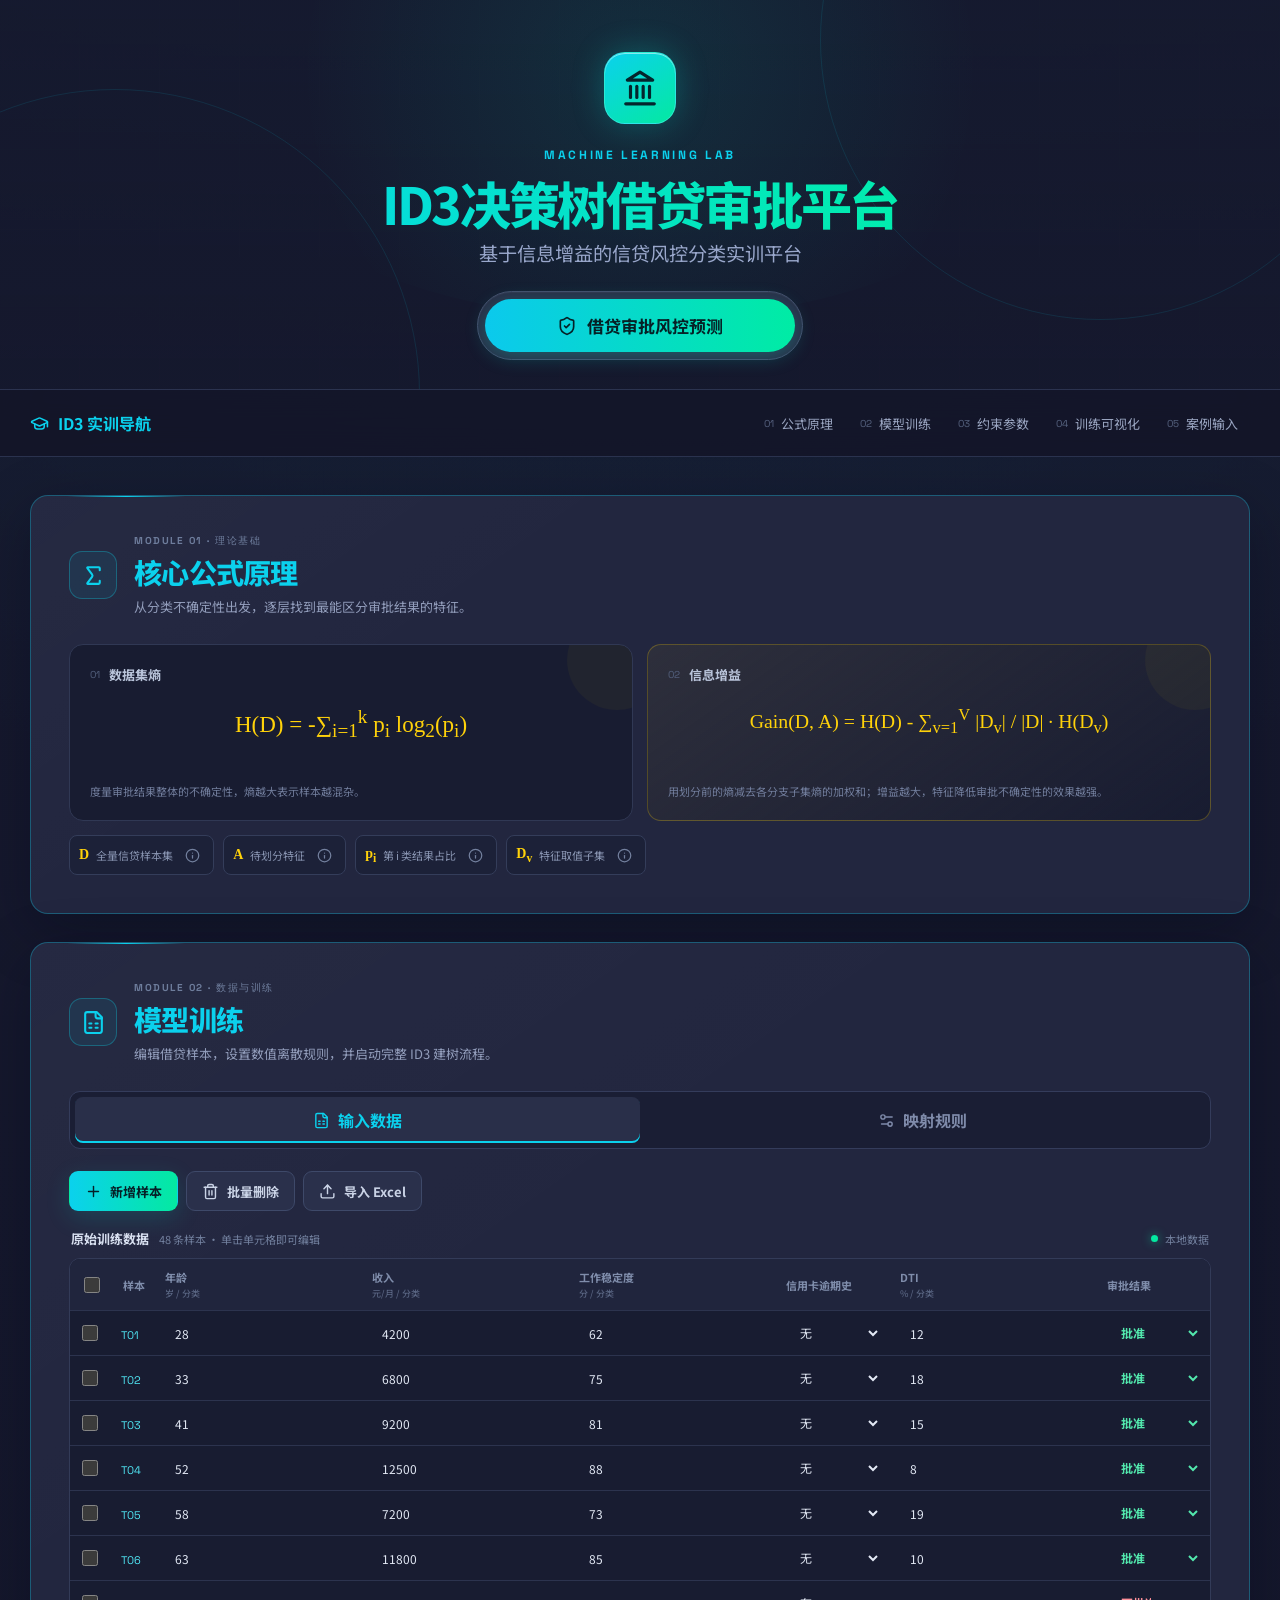
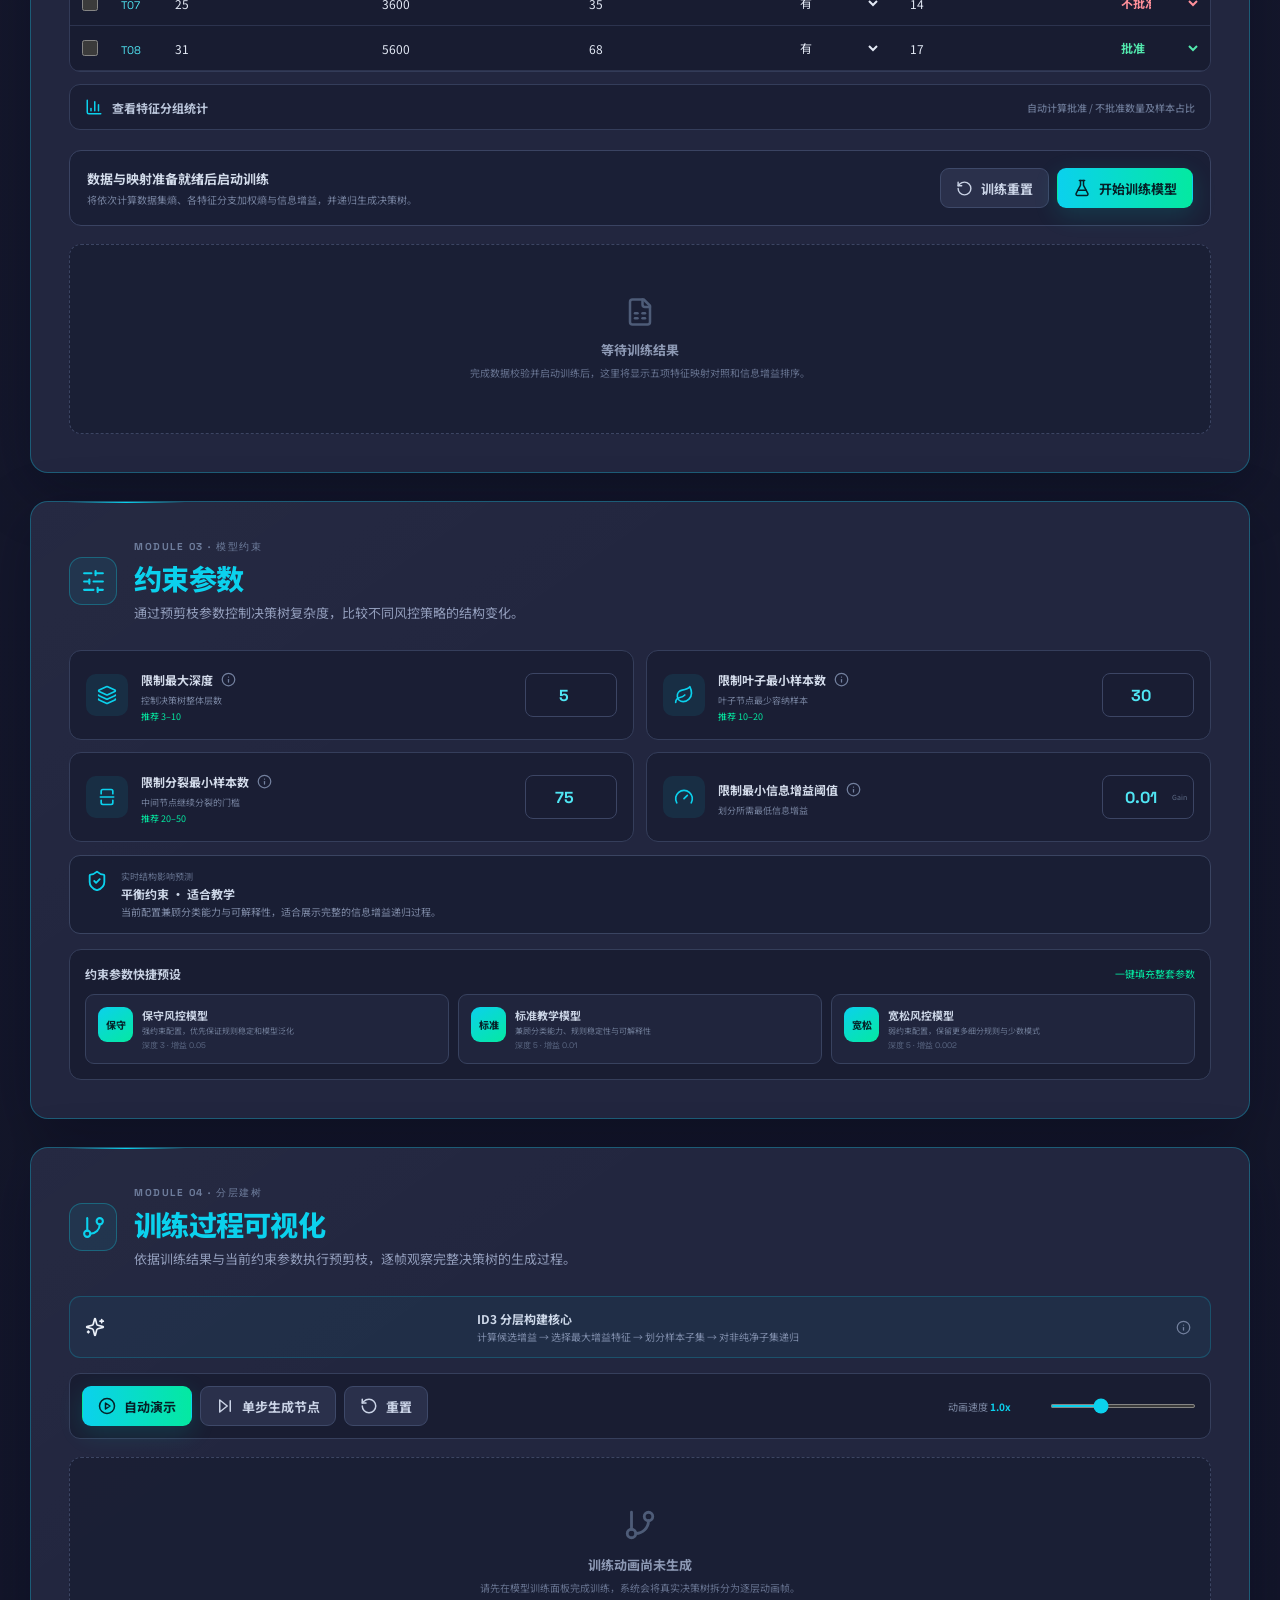
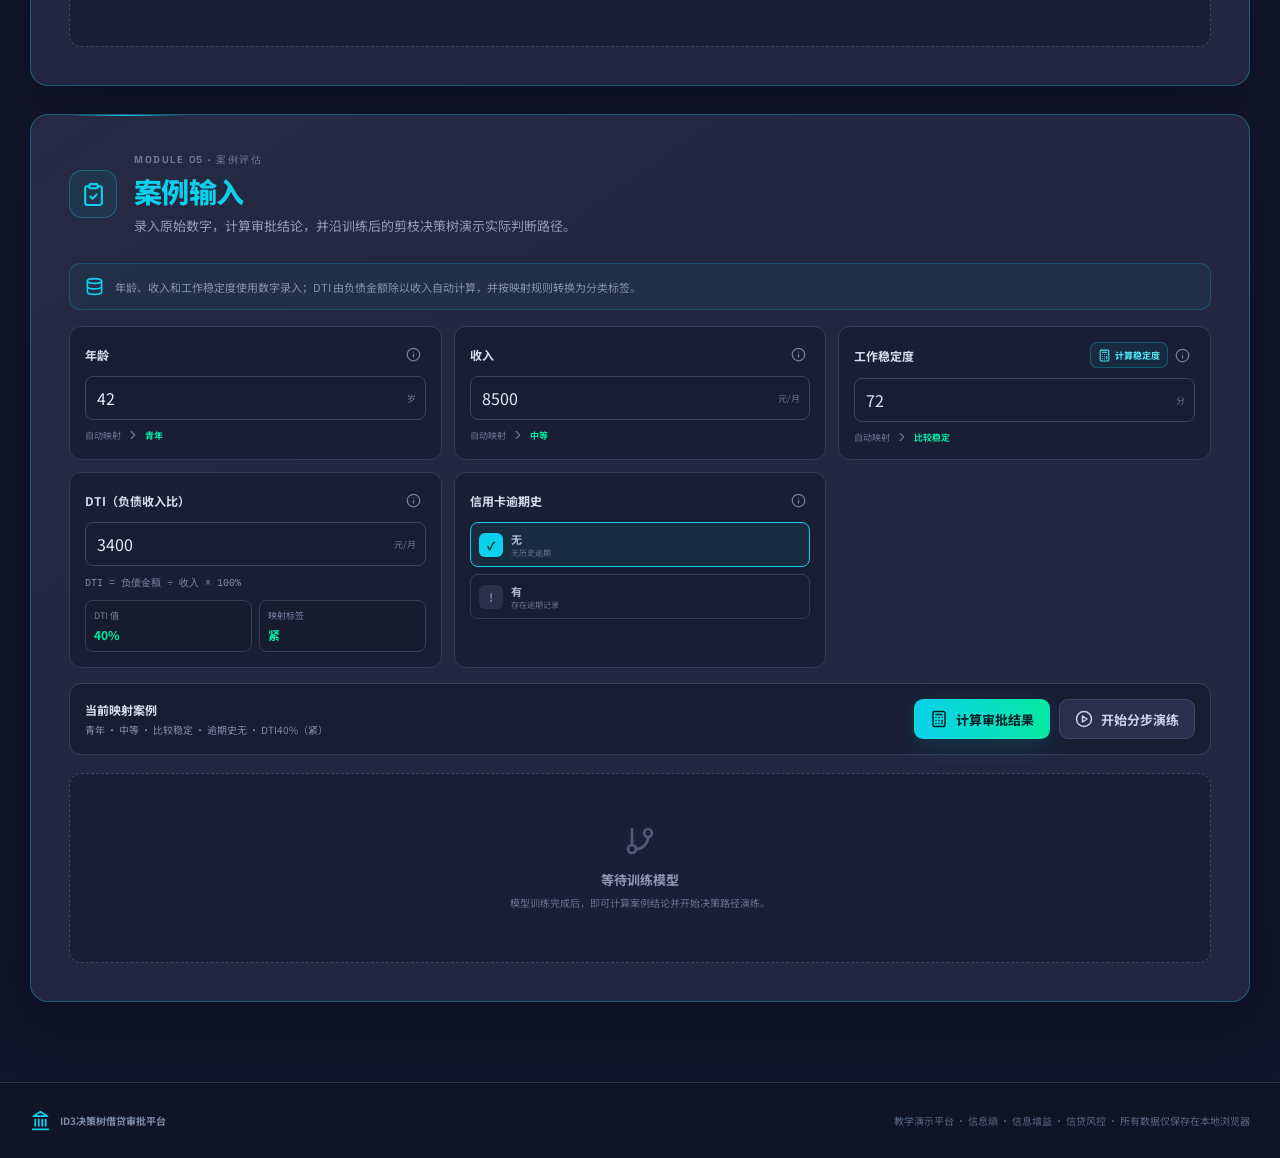
==== commit 4483378b: "Deploy updated constraint recommendations" ====
--- a/index.html
+++ b/index.html
@@ -8,7 +8,7 @@
       content="ID3决策树借贷审批平台，提供信息增益演算、模型训练和贷款审批路径可视化。"
     />
     <title>ID3决策树借贷审批平台</title>
-    <script type="module" crossorigin src="./assets/index-CanfwNoi.js"></script>
+    <script type="module" crossorigin src="./assets/index-M4VbQzHE.js"></script>
     <link rel="stylesheet" crossorigin href="./assets/index-CGf8sKck.css">
   </head>
   <body>
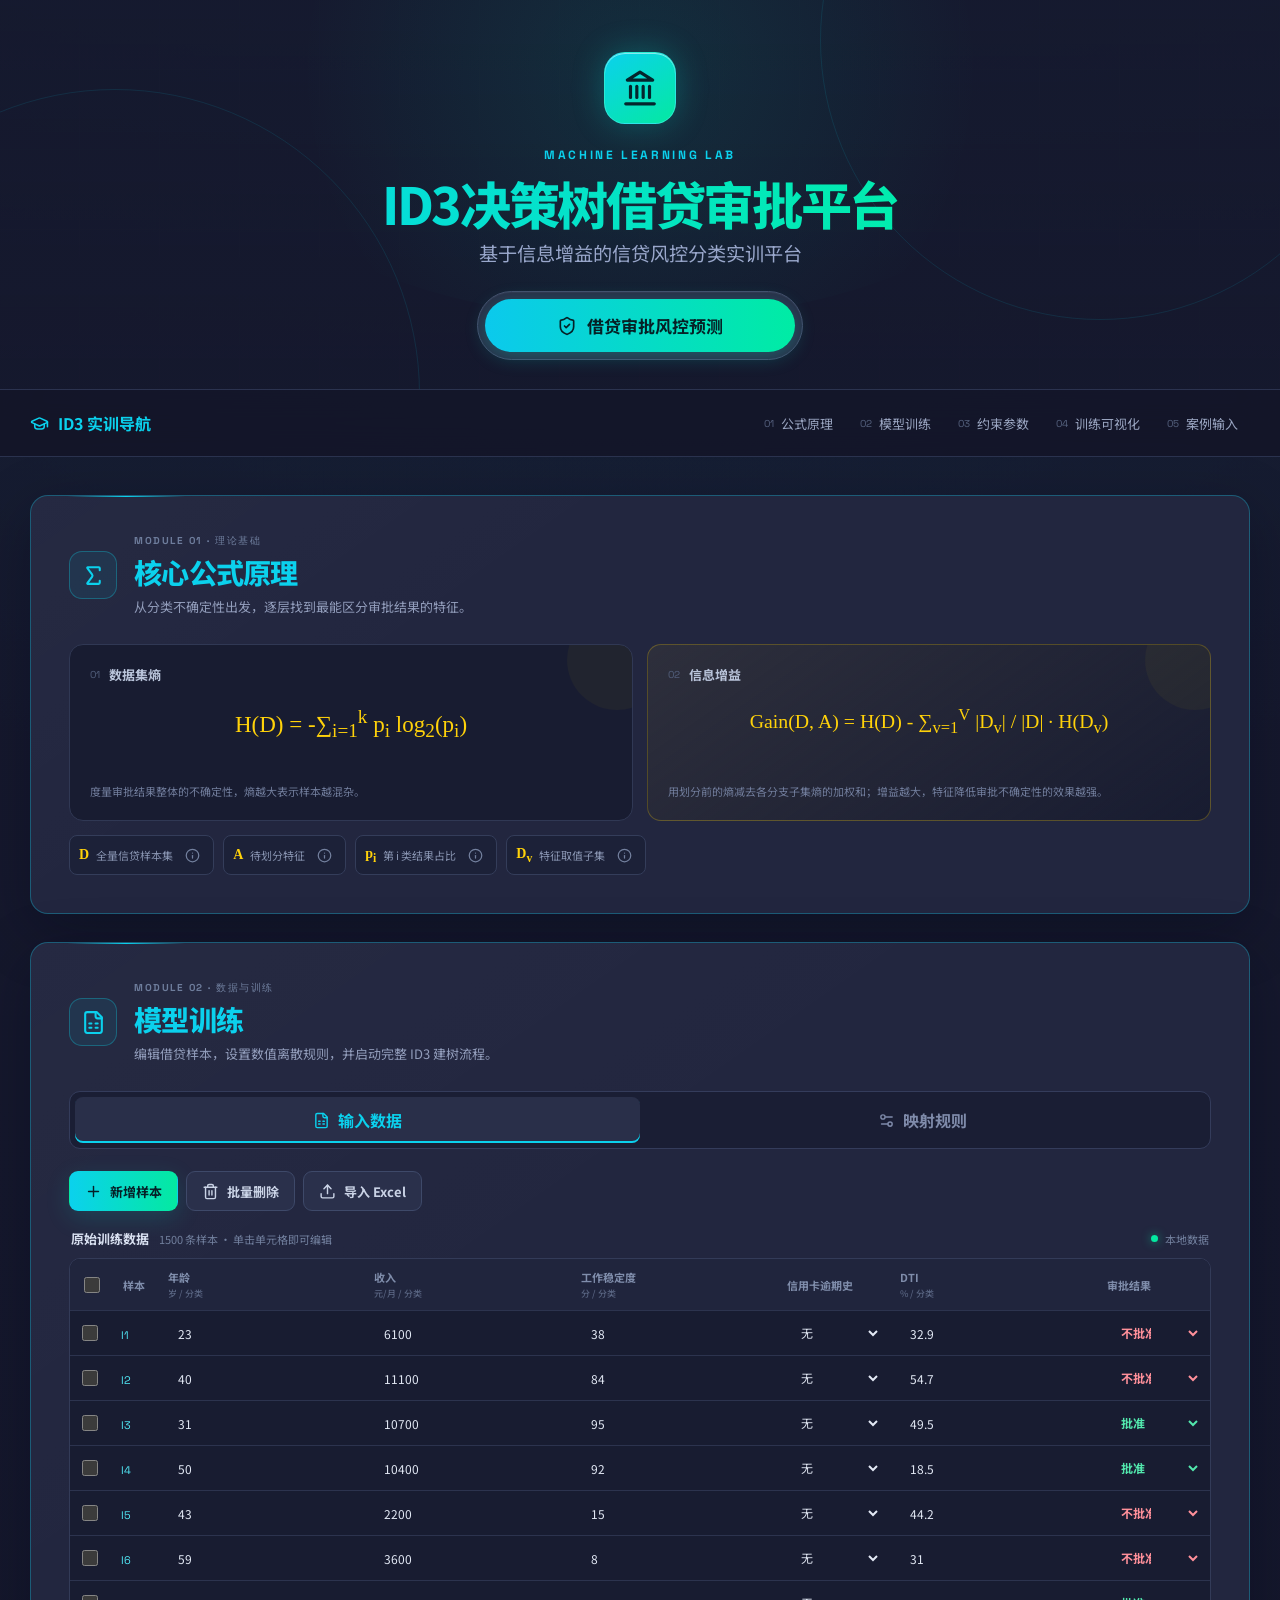
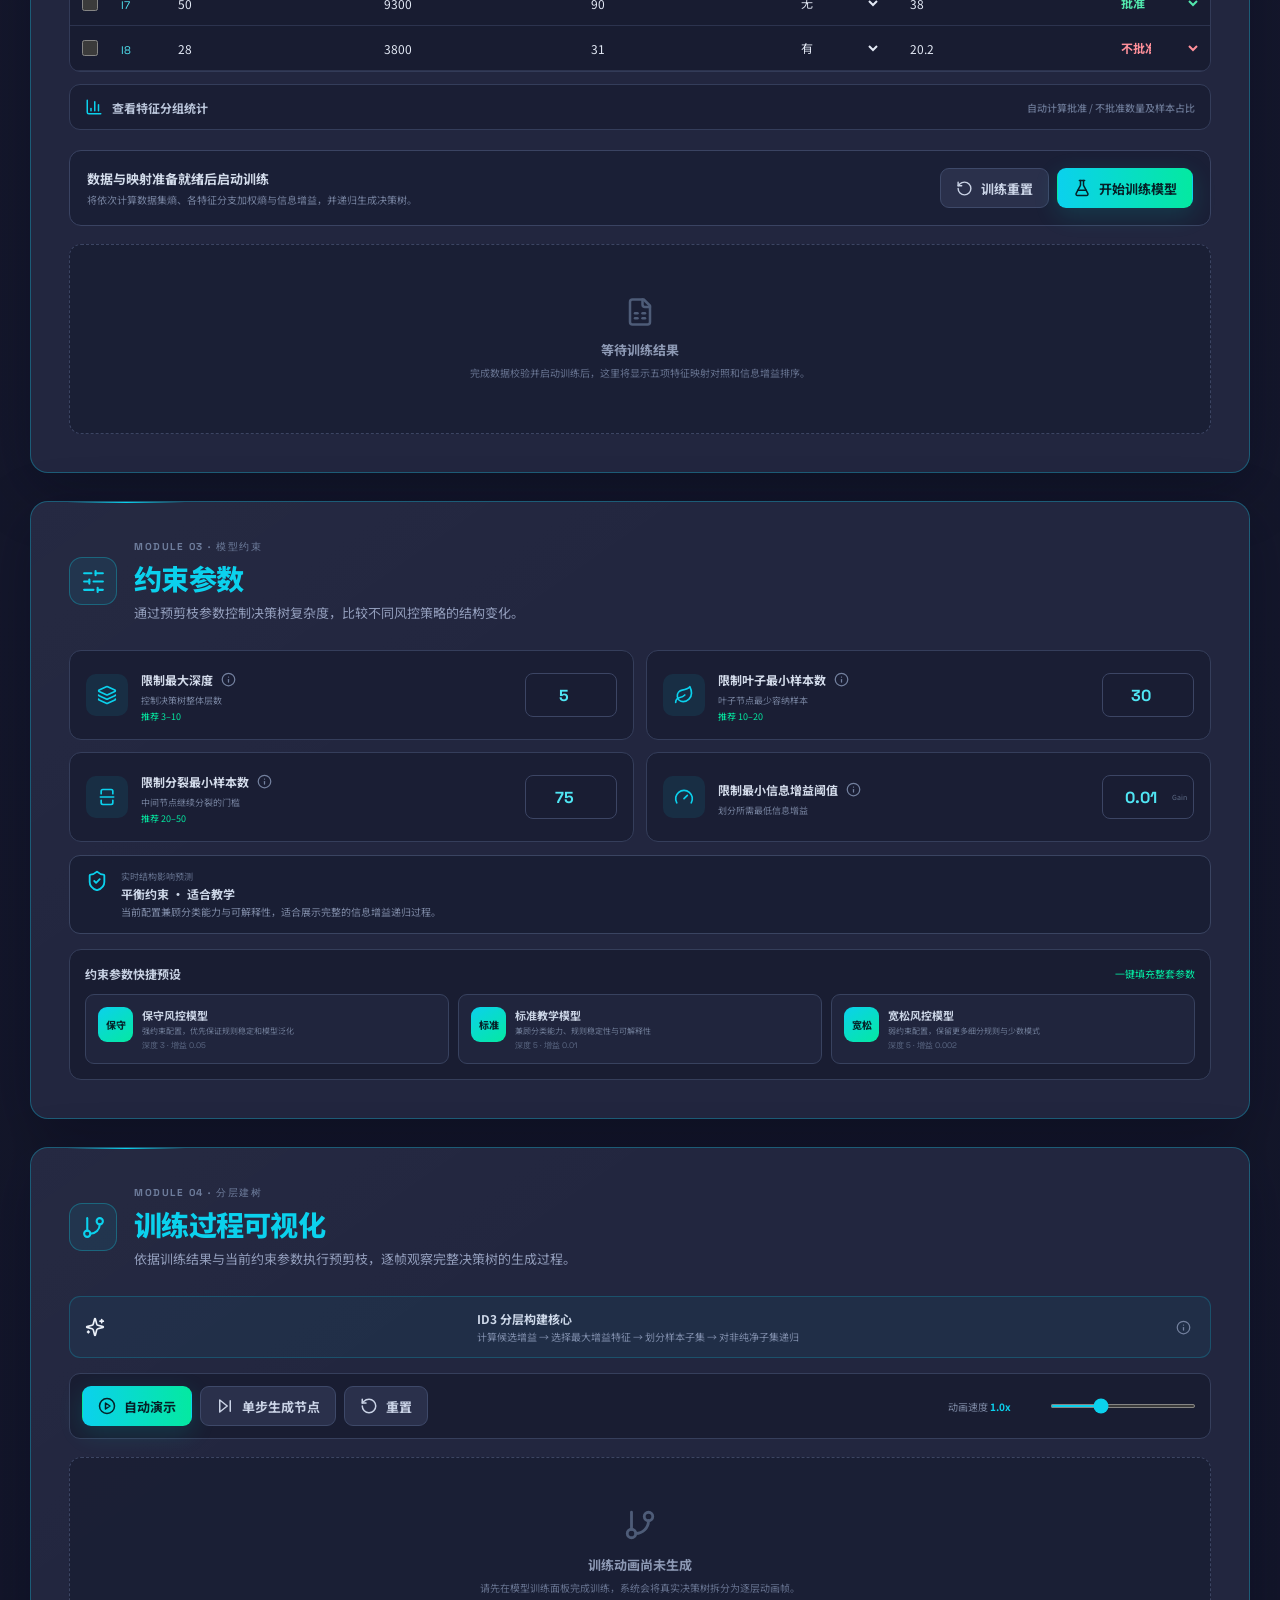
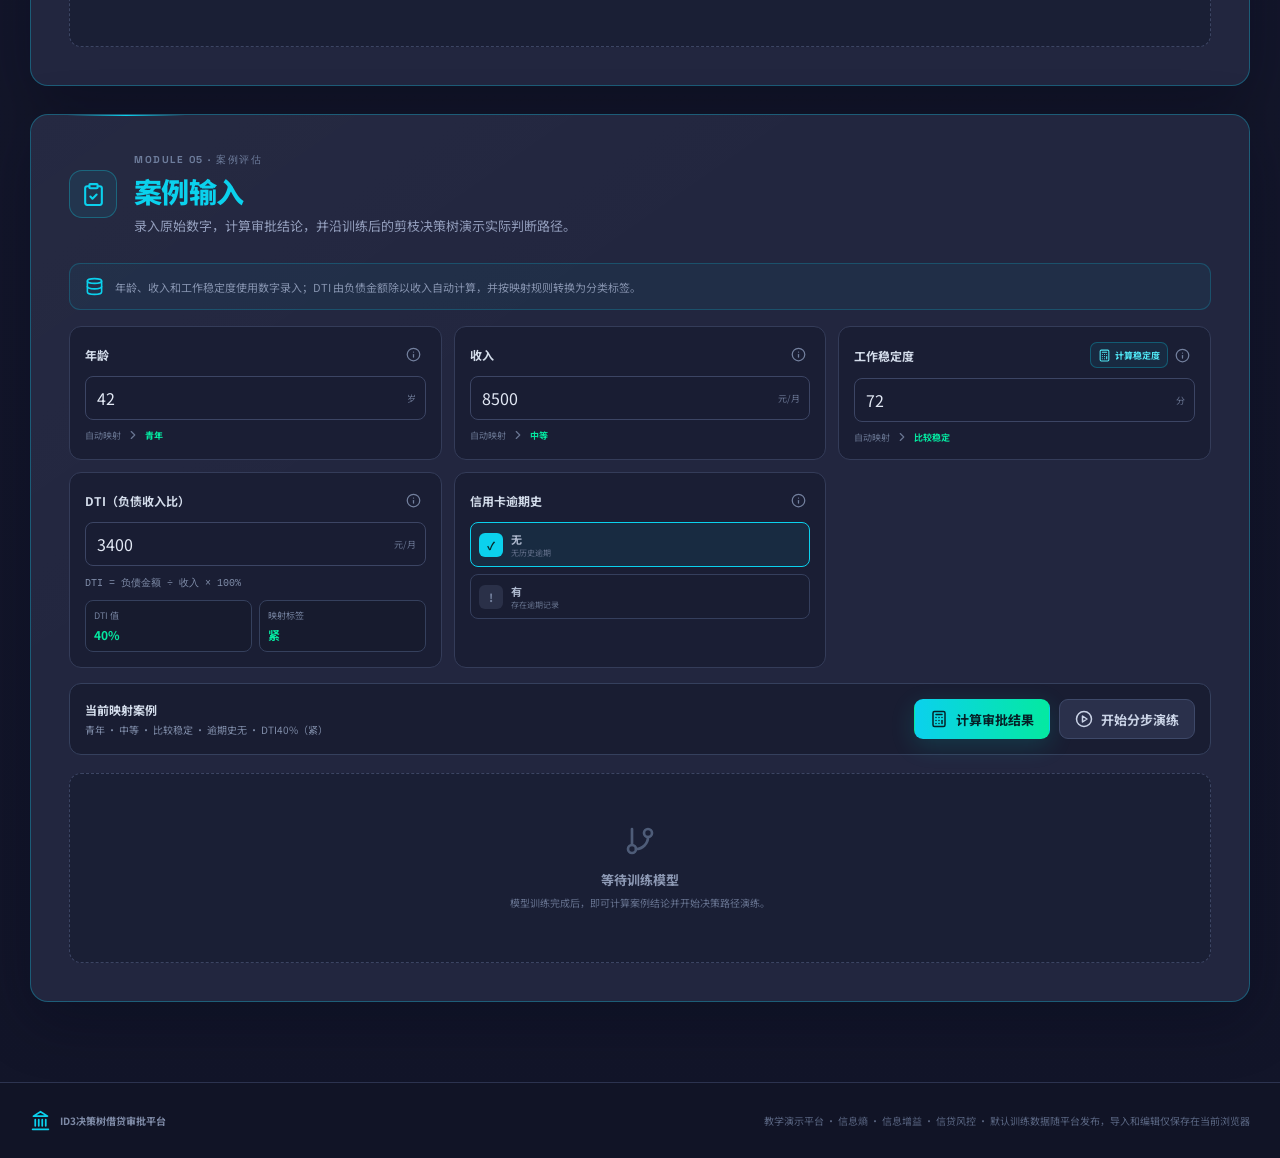
==== commit d8d19bb0: "Deploy default 1500-row training dataset" ====
--- a/index.html
+++ b/index.html
@@ -8,7 +8,7 @@
       content="ID3决策树借贷审批平台，提供信息增益演算、模型训练和贷款审批路径可视化。"
     />
     <title>ID3决策树借贷审批平台</title>
-    <script type="module" crossorigin src="./assets/index-M4VbQzHE.js"></script>
+    <script type="module" crossorigin src="./assets/index-k5QS1DkC.js"></script>
     <link rel="stylesheet" crossorigin href="./assets/index-CGf8sKck.css">
   </head>
   <body>
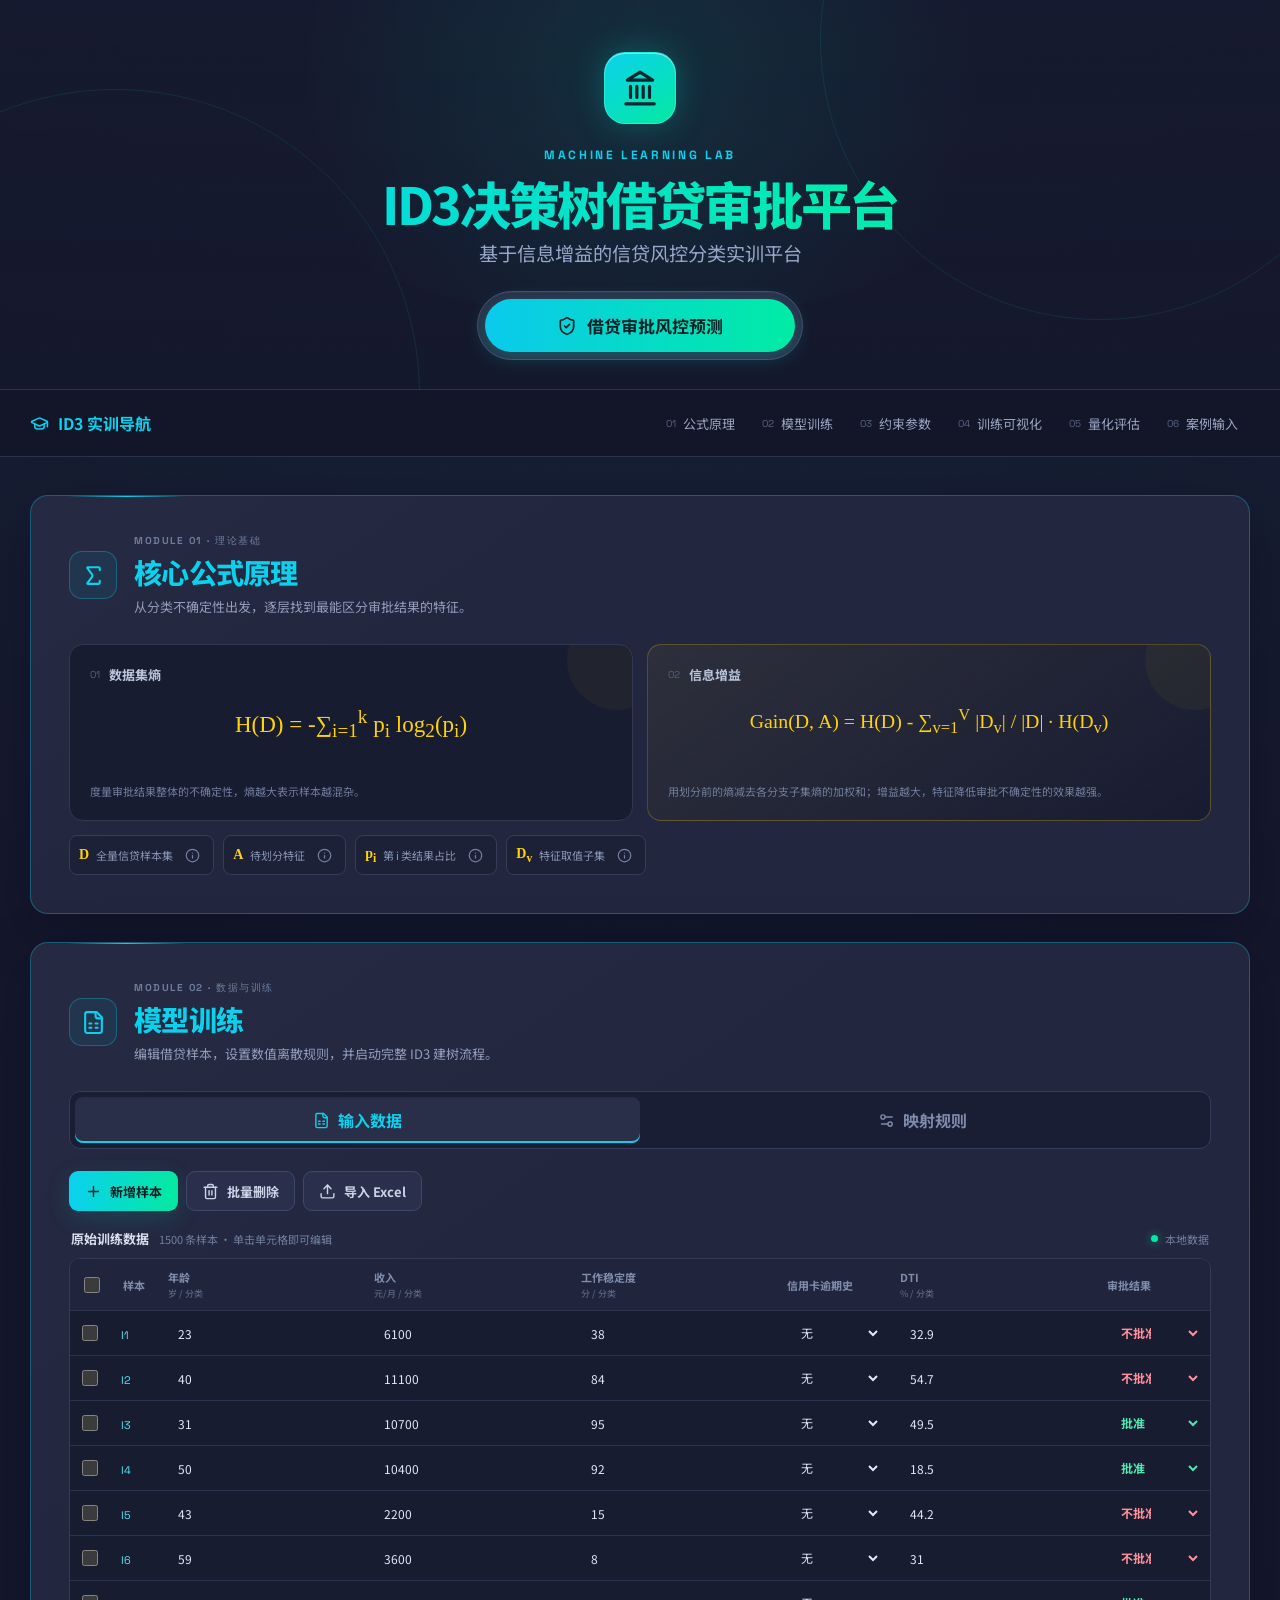
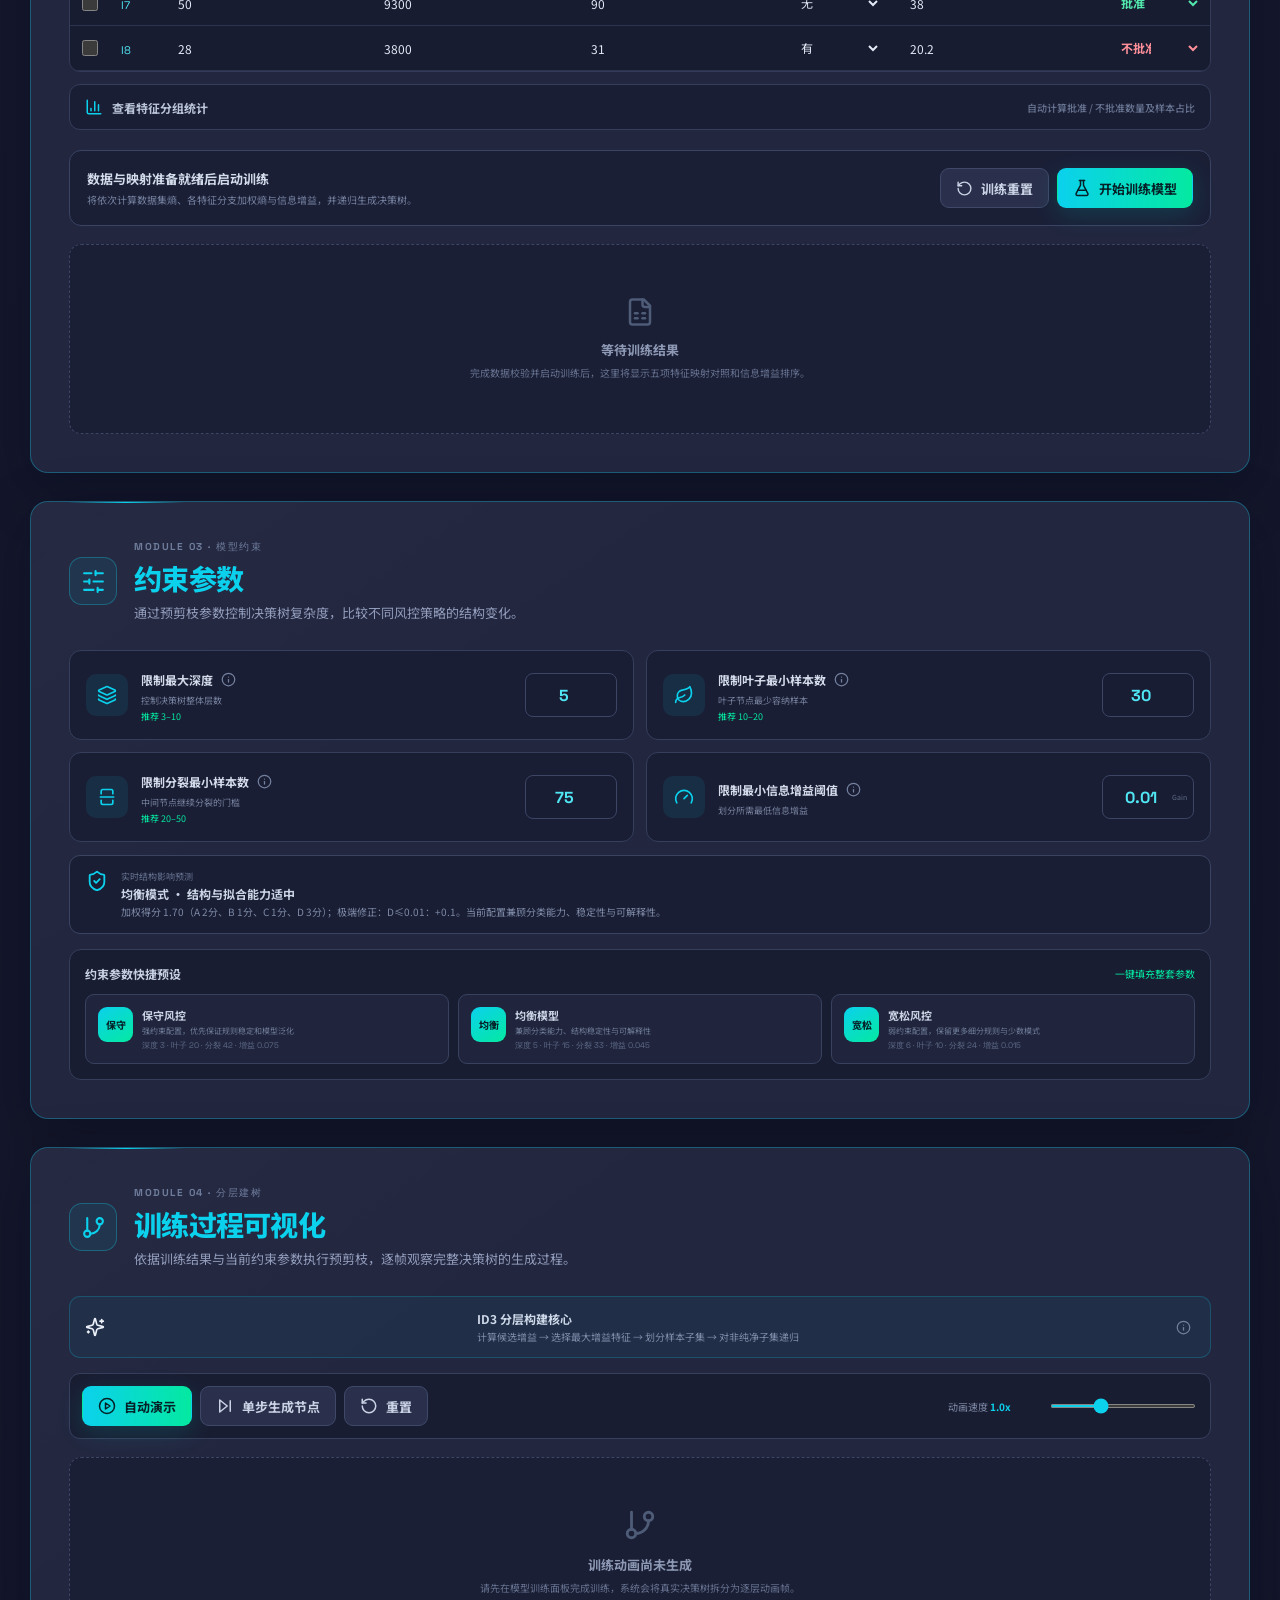
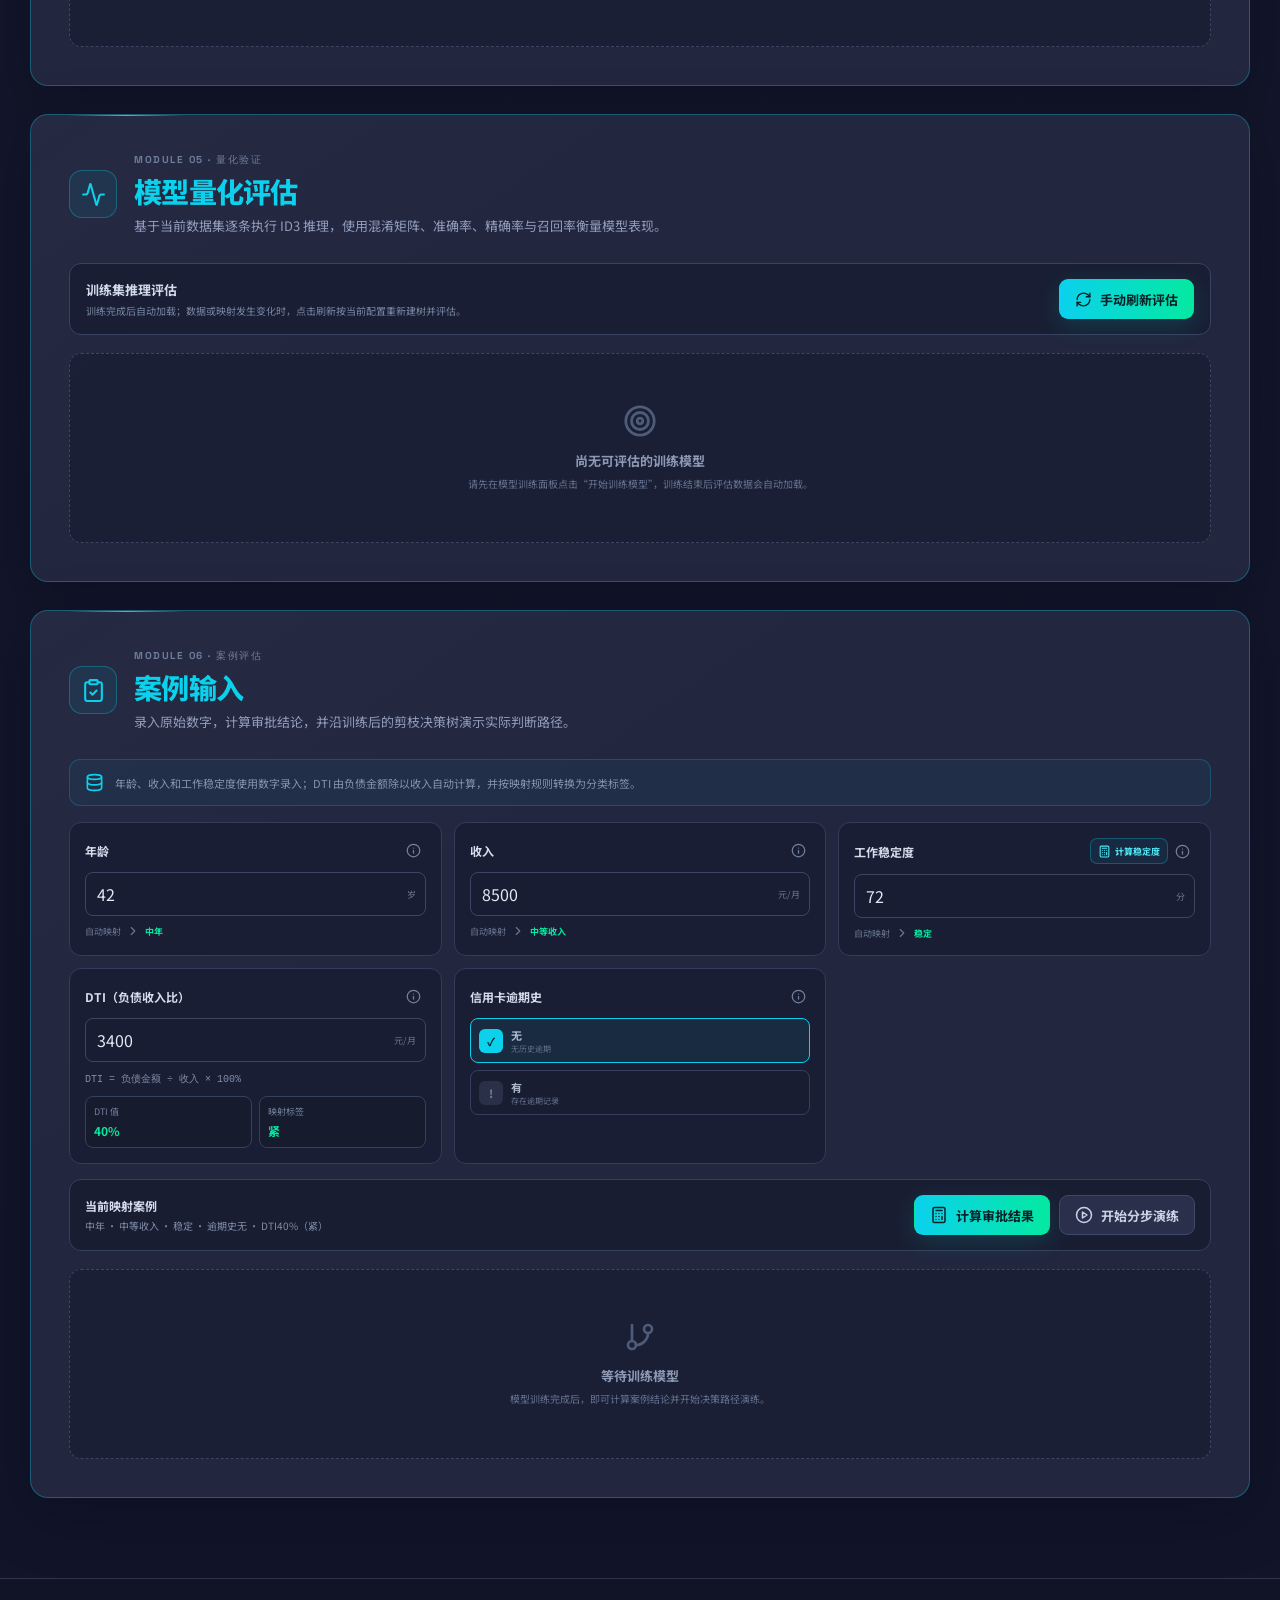
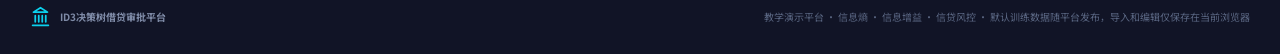
==== commit 679d469e: "Deploy model evaluation and updated presets" ====
--- a/index.html
+++ b/index.html
@@ -8,8 +8,8 @@
       content="ID3决策树借贷审批平台，提供信息增益演算、模型训练和贷款审批路径可视化。"
     />
     <title>ID3决策树借贷审批平台</title>
-    <script type="module" crossorigin src="./assets/index-k5QS1DkC.js"></script>
-    <link rel="stylesheet" crossorigin href="./assets/index-CGf8sKck.css">
+    <script type="module" crossorigin src="./assets/index-DCC4U9EX.js"></script>
+    <link rel="stylesheet" crossorigin href="./assets/index-cl8rasg4.css">
   </head>
   <body>
     <div id="root"></div>
--- a/assets/index-cl8rasg4.css
+++ b/assets/index-cl8rasg4.css
@@ -0,0 +1 @@
+@import"https://fonts.googleapis.com/css2?family=Noto+Sans+SC:wght@400;500;600;700;800&family=Space+Grotesk:wght@500;600;700&display=swap";:root{color-scheme:dark;font-family:Noto Sans SC,Microsoft YaHei,Segoe UI,sans-serif;color:#e8edf7;background:#15182d;font-synthesis:none;text-rendering:optimizeLegibility;--bg: #15182d;--bg-deep: #101325;--panel: #22263f;--panel-soft: #1b1f35;--panel-raised: #282d49;--line: #343b5b;--line-bright: rgba(18, 205, 230, .52);--text: #edf2fa;--muted: #929dbb;--muted-2: #6e7898;--cyan: #0bd1ed;--cyan-soft: #50e6f4;--green: #04e9a1;--yellow: #ffd20a;--red: #f26470;--orange: #ff9f43;--radius: 18px;--shadow: 0 18px 60px rgba(2, 7, 24, .3)}*{box-sizing:border-box}html{scroll-behavior:smooth;scroll-padding-top:92px}body{min-width:320px;margin:0;overflow-x:hidden;background:radial-gradient(circle at 50% -10%,rgba(13,209,237,.09),transparent 28%),linear-gradient(180deg,#16192e,#121529);color:var(--text)}button,input,select,textarea{font:inherit}button,a{color:inherit}::selection{color:#06191d;background:var(--cyan)}::-webkit-scrollbar{width:9px;height:9px}::-webkit-scrollbar-track{background:#14172b}::-webkit-scrollbar-thumb{border:2px solid #14172b;border-radius:8px;background:#3c4567}.app{min-height:100vh}.hero{position:relative;min-height:390px;overflow:hidden;border-bottom:1px solid rgba(70,83,120,.45);background:linear-gradient(#15182dd1,#15182df0),repeating-linear-gradient(90deg,transparent 0,transparent 79px,rgba(255,255,255,.025) 80px),repeating-linear-gradient(0deg,transparent 0,transparent 79px,rgba(255,255,255,.025) 80px)}.hero:before{position:absolute;top:-180px;left:50%;width:900px;height:500px;border-radius:50%;background:radial-gradient(circle,rgba(0,228,188,.1),transparent 66%);content:"";transform:translate(-50%);pointer-events:none}.hero-inner{position:relative;z-index:2;display:flex;align-items:center;flex-direction:column;justify-content:center;width:min(1220px,calc(100% - 44px));margin:0 auto;padding-top:52px;text-align:center}.brand-mark{display:grid;flex:0 0 auto;width:72px;height:72px;margin:0 0 16px;place-items:center;border:1px solid rgba(78,243,240,.52);border-radius:21px;color:#04252c;background:linear-gradient(145deg,var(--cyan),var(--green));box-shadow:0 0 32px #00dccf42,inset 0 1px #ffffff80}.hero-copy{width:100%;max-width:1100px}.hero-kicker{color:var(--cyan);font-family:Space Grotesk,sans-serif;font-size:12px;font-weight:700;letter-spacing:.22em}.hero h1{margin:8px 0 5px;color:transparent;background:linear-gradient(90deg,#08d5f1,#00f0a2 86%);-webkit-background-clip:text;background-clip:text;font-size:clamp(32px,4vw,56px);font-weight:800;letter-spacing:-.045em;line-height:1.22}.hero-copy p{margin:0;color:#99a7cb;font-size:clamp(16px,1.5vw,20px)}.header-tools{position:absolute;top:22px;right:0;display:flex;gap:8px}.header-tools button{display:inline-flex;align-items:center;gap:7px;padding:8px 12px;border:1px solid #3b4263;border-radius:9px;color:#aeb9d4;background:#1b1f35b8;cursor:pointer;transition:.2s ease}.header-tools button:hover{border-color:var(--cyan);color:var(--cyan-soft);background:#1a3043e0}.scene-switch{position:relative;z-index:2;display:flex;width:fit-content;margin:24px auto 0;padding:7px;border:1px solid #454d6b;border-radius:40px;background:#292d46;box-shadow:inset 0 1px #ffffff0a}.scene-switch button{display:inline-flex;align-items:center;gap:10px;min-width:310px;justify-content:center;padding:14px 28px;border:0;border-radius:32px;font-size:17px;font-weight:700;background:transparent}.scene-switch button.active{color:#062126;background:linear-gradient(90deg,#0bc9ed,#00eca4);box-shadow:0 4px 20px #00dfc847}.hero-orbit{position:absolute;border:1px solid rgba(13,210,237,.11);border-radius:50%;pointer-events:none}.orbit-one{top:-240px;right:-100px;width:560px;height:560px}.orbit-two{bottom:-310px;left:-190px;width:610px;height:610px}.section-nav{position:sticky;z-index:50;top:0;border-bottom:1px solid rgba(63,74,108,.56);background:#131629e6;-webkit-backdrop-filter:blur(18px);backdrop-filter:blur(18px)}.section-nav-inner{display:flex;align-items:center;justify-content:space-between;width:min(1220px,calc(100% - 44px));min-height:66px;margin:0 auto}.nav-brand{display:flex;align-items:center;gap:9px;color:var(--cyan);font-weight:700;white-space:nowrap}.nav-links{display:flex;align-items:center;gap:3px}.nav-links a{display:flex;align-items:center;gap:7px;padding:10px 12px;border-radius:9px;color:#9aa5c1;font-size:13px;text-decoration:none;transition:.2s ease}.nav-links a span{color:#56627f;font-family:Space Grotesk,sans-serif;font-size:10px}.nav-links a:hover{color:var(--cyan-soft);background:#0ccae717}.mobile-menu{display:none;padding:8px;border:1px solid var(--line);border-radius:8px;background:var(--panel)}.main-container{display:grid;gap:28px;width:min(1220px,calc(100% - 44px));margin:38px auto 80px}.panel{position:relative;padding:clamp(24px,3vw,38px);overflow:visible;border:1px solid rgba(20,197,225,.34);border-radius:var(--radius);background:linear-gradient(145deg,rgba(255,255,255,.017),transparent 35%),var(--panel);box-shadow:var(--shadow)}.panel:before{position:absolute;top:0;left:36px;width:118px;height:1px;background:linear-gradient(90deg,transparent,var(--cyan),transparent);content:""}.section-heading{display:flex;align-items:center;gap:17px;margin-bottom:28px}.section-icon{display:grid;flex:0 0 auto;width:48px;height:48px;place-items:center;border:1px solid rgba(16,214,235,.3);border-radius:13px;color:var(--cyan);background:#09ccea14}.eyebrow{display:block;margin-bottom:3px;color:#6e7d9c;font-family:Space Grotesk,sans-serif;font-size:10px;font-weight:700;letter-spacing:.15em}.section-heading h2{margin:0;color:var(--cyan);font-size:clamp(22px,2.2vw,29px);font-weight:800;letter-spacing:-.025em}.section-heading p{margin:5px 0 0;color:var(--muted);font-size:13px}.button{display:inline-flex;align-items:center;justify-content:center;gap:8px;min-height:40px;padding:9px 15px;border:1px solid transparent;border-radius:9px;font-size:13px;font-weight:700;cursor:pointer;transition:transform .18s ease,box-shadow .18s ease,border-color .18s ease,background .18s ease}.button:hover:not(:disabled){transform:translateY(-1px)}.button:disabled{cursor:not-allowed;opacity:.48}.button-primary{color:#062027;background:linear-gradient(90deg,var(--cyan),var(--green));box-shadow:0 7px 24px #00d6c929}.button-primary:hover:not(:disabled){box-shadow:0 9px 30px #00d6c947}.button-secondary{border-color:#3e4969;color:#cad3e6;background:#2a304b}.button-secondary:hover:not(:disabled){border-color:#0dbfd7;color:var(--cyan-soft);background:#27364e}.button-ghost{border-color:transparent;color:#9ca8c4;background:#ffffff09}.button-danger{border-color:#f2647066;color:#ff9ba3;background:#f264701a}.tooltip-wrap{position:relative;display:inline-flex;vertical-align:middle}.tooltip-trigger{display:inline-grid;width:24px;height:24px;padding:0;place-items:center;border:0;border-radius:50%;color:#73809e;background:transparent;cursor:help}.tooltip-trigger:hover,.tooltip-trigger:focus-visible{color:var(--cyan);background:#0acde91a}.tooltip-card{position:absolute;z-index:120;bottom:calc(100% + 10px);left:50%;display:none;width:260px;padding:13px 14px;border:1px solid #445171;border-radius:10px;color:#b6c1d8;background:#171b31;box-shadow:0 14px 35px #03061480;font-size:12px;line-height:1.65;transform:translate(-50%)}.tooltip-card:after{position:absolute;top:100%;left:50%;border:6px solid transparent;border-top-color:#445171;content:"";transform:translate(-50%)}.tooltip-card strong{display:block;margin-bottom:4px;color:var(--cyan-soft)}.tooltip-card span{display:block}.tooltip-wrap:hover .tooltip-card,.tooltip-wrap:focus-within .tooltip-card{display:block}input,select,textarea{min-height:40px;border:1px solid #3c4564;border-radius:8px;outline:0;color:#e2e8f4;background:#191d33;transition:border-color .18s ease,box-shadow .18s ease}input:focus,select:focus,textarea:focus{border-color:var(--cyan);box-shadow:0 0 0 3px #08ceec1a}select{padding:0 34px 0 11px}input{padding:0 11px}input[type=checkbox]{width:16px;min-height:16px;accent-color:var(--cyan)}input[type=range]{height:4px;min-height:4px;padding:0;border:0;border-radius:4px;background:#3b4564;accent-color:var(--cyan)}.tabs{display:grid;grid-template-columns:1fr 1fr;padding:5px;border:1px solid #343c5b;border-radius:11px;background:#1a1e34}.tabs button{display:flex;align-items:center;justify-content:center;gap:8px;padding:11px 18px;border:0;border-radius:8px;color:#7f8baa;background:transparent;font-weight:700;cursor:pointer}.tabs button.active{color:var(--cyan);background:#292f49;box-shadow:inset 0 -2px var(--cyan)}.tab-panel{padding-top:22px}.formula-stack{display:grid;grid-template-columns:repeat(2,minmax(0,1fr));gap:14px}.formula-card{position:relative;min-width:0;padding:20px;overflow:hidden;border:1px solid #303854;border-radius:14px;background:#181c31}.formula-card:after{position:absolute;top:-35px;right:-35px;width:100px;height:100px;border-radius:50%;background:#ffd40a0a;content:""}.formula-card>div{display:flex;align-items:center;gap:9px}.formula-card>div>span{color:#53607d;font-family:Space Grotesk,sans-serif;font-size:10px}.formula-card>div>strong{color:#b9c4da;font-size:13px}.formula{min-height:70px;margin:18px 0 10px;color:var(--yellow);font-family:Cambria,Times New Roman,serif;font-size:clamp(19px,1.8vw,25px);line-height:1.6;text-align:center}.formula-card small{display:block;color:#717d9c;font-size:11px;line-height:1.65}.formula-gain{font-size:clamp(17px,1.55vw,23px)}.formula-core{border-color:#ffd30a40;background:linear-gradient(145deg,#ffd30a0e,#181c31)}.variable-legend{display:flex;flex-wrap:wrap;gap:9px;margin-top:14px}.variable-legend>span{display:flex;align-items:center;gap:7px;padding:7px 9px;border:1px solid #343d5a;border-radius:8px;color:#8995b2;background:#1c2138;font-size:11px}.variable-legend b{color:var(--yellow);font-family:Cambria,serif;font-size:14px}.principle-grid{display:grid;grid-template-columns:1fr 1fr 1.15fr;gap:13px;margin-top:21px}.principle-grid article{padding:17px;border:1px solid #333b59;border-radius:12px;background:#191d32b3}.principle-index{color:var(--green);font-family:Space Grotesk,sans-serif;font-size:10px;font-weight:700;letter-spacing:.1em}.principle-grid h3{margin:6px 0 5px;color:#dce4f2;font-size:14px}.principle-grid p{margin:0;color:#818dab;font-size:11px;line-height:1.7}.principle-grid .canvas-hint{display:flex;align-items:flex-start;gap:11px;border-color:#0aceeb40;color:var(--cyan);background:#08c6e40e}.coin-demo{margin-top:15px;overflow:hidden;border:1px solid #343c59;border-radius:12px;background:#1a1e34}.coin-demo>button{display:flex;align-items:center;justify-content:space-between;width:100%;padding:14px 17px;border:0;color:#bec8dc;background:transparent;cursor:pointer}.coin-demo>button>span{display:flex;align-items:center;gap:12px}.coin-demo>button i{padding:3px 7px;border-radius:5px;color:#082a28;background:var(--green);font-size:10px;font-style:normal;font-weight:800}.coin-content{display:grid;grid-template-columns:auto 1fr;gap:22px;padding:18px;border-top:1px solid #343c59}.coin-visual{display:grid;grid-template-columns:repeat(5,32px);gap:7px}.coin-visual span{display:grid;width:32px;height:32px;place-items:center;border-radius:50%;font-size:11px;font-weight:800}.coin-visual .heads{color:#09262b;background:var(--cyan)}.coin-visual .tails{color:#251e02;background:var(--yellow)}.coin-content p{margin:0 0 7px;color:#aeb9cf;font-size:12px}.coin-content code{display:block;color:var(--yellow);font-family:Consolas,monospace;font-size:13px}.coin-content small{display:block;margin-top:7px;color:#75819e;font-size:11px}.dataset-toolbar{display:flex;flex-wrap:wrap;gap:8px;margin-bottom:18px}.table-caption,.block-heading,.subheading{display:flex;align-items:center;justify-content:space-between;gap:14px}.table-caption{margin:0 2px 10px}.table-caption>div{display:flex;align-items:baseline;gap:10px}.table-caption strong{color:#d7dfef;font-size:13px}.table-caption span{color:#72809e;font-size:11px}.status-dot{display:inline-flex;align-items:center;gap:7px}.status-dot i{width:7px;height:7px;border-radius:50%;background:var(--green);box-shadow:0 0 10px #04e9a199}.data-table-wrap,.mini-table-wrap{max-width:100%;overflow:auto;border:1px solid #333b58;border-radius:11px;background:#181c31}.dataset-table-window{height:clamp(320px,46vh,460px);overflow-y:auto}.dataset-table-window .data-table{min-width:980px}.dataset-table-window .data-table th{position:sticky;z-index:3;top:0;box-shadow:0 1px #333b58}.dataset-empty{display:grid;min-height:300px;place-items:center;color:#687591;font-size:12px}.data-table,.mini-table{width:100%;border-collapse:collapse;white-space:nowrap}.data-table th,.data-table td,.mini-table th,.mini-table td{border-bottom:1px solid #2c334e;text-align:left}.data-table th{padding:10px;color:#7f8dab;background:#20253d;font-size:11px;font-weight:700}.data-table th small{display:block;margin-top:2px;color:#596582;font-size:9px;font-weight:500}.data-table td{padding:6px 8px;color:#aeb9cf;font-size:12px}.data-table tbody tr:hover{background:#08ccea09}.data-table tbody tr:last-child td{border-bottom:0}.data-table td input:not([type=checkbox]),.data-table td select{width:100%;min-width:92px;min-height:32px;border-color:transparent;background:transparent;font-size:12px}.data-table td input:hover,.data-table td select:hover{border-color:#3c4564;background:#1b2037}.row-id{color:var(--cyan-soft);font-family:Space Grotesk,sans-serif;font-size:11px}.perturb-bar{display:grid;grid-template-columns:1fr auto auto auto;align-items:center;gap:10px;margin-top:12px;padding:12px;border:1px dashed #414b6a;border-radius:11px;background:#1b2036b3}.perturb-bar>div{display:flex;align-items:center;gap:10px;color:var(--cyan)}.perturb-bar>div span{display:grid;gap:2px}.perturb-bar strong{color:#c9d3e6;font-size:12px}.perturb-bar>div span{color:#75819f;font-size:10px}.perturb-bar select{min-width:118px}.stats-details{margin-top:12px;border:1px solid #343d5a;border-radius:11px;background:#1a1e34}.stats-details summary{display:flex;align-items:center;gap:9px;padding:13px 15px;color:#bac5da;font-size:12px;font-weight:700;cursor:pointer;list-style:none}.stats-details summary svg{color:var(--cyan)}.stats-details summary span{margin-left:auto;color:#697693;font-size:10px;font-weight:500}.stats-grid{display:grid;grid-template-columns:repeat(4,1fr);gap:9px;padding:12px;border-top:1px solid #343d5a}.stats-grid article{padding:12px;border:1px solid #303752;border-radius:9px;background:#181c30}.stats-grid h4{margin:0 0 9px;color:#cbd4e5;font-size:12px}.stat-line{display:grid;grid-template-columns:1fr;gap:2px;padding:6px 0;border-top:1px dashed #2e3550;font-size:10px}.stat-line strong{color:#9ba7c2}.pass-text{color:#52e7ad!important}.reject-text{color:#ff909a!important}.approval-select.approved-value{color:#52e7ad;font-weight:700}.approval-select.rejected-value{color:#ff909a;font-weight:700}.mapping-intro,.visual-principle,.sample-note{display:flex;align-items:center;justify-content:space-between;gap:14px;margin-bottom:16px;padding:13px 15px;border:1px solid rgba(10,205,234,.22);border-radius:11px;background:#08bedc0d}.mapping-intro>div,.visual-principle>div,.sample-note{display:flex;align-items:center;gap:11px;color:var(--cyan)}.mapping-intro>div span,.visual-principle>div{display:grid;gap:2px}.mapping-intro>.mapping-intro-actions{display:flex;align-items:center;justify-content:flex-end;flex-wrap:wrap;gap:8px}.mapping-intro-actions .button{min-height:34px;padding:7px 10px;font-size:10px}.mapping-intro-actions .validation-badge{display:inline-flex;white-space:nowrap}.mapping-intro strong,.visual-principle strong{color:#cdd8e9;font-size:12px}.mapping-intro>div span,.visual-principle span{color:#7f8dab;font-size:10px}.validation-badge{padding:5px 9px;border:1px solid rgba(4,233,161,.3);border-radius:20px;color:var(--green);background:#04e9a114;font-size:10px}.validation-badge.error{border-color:#f2647059;color:#ff8d97;background:#f2647014}.mapping-grid{display:grid;grid-template-columns:repeat(2,minmax(0,1fr));gap:12px}.mapping-card{min-width:0;padding:16px;border:1px solid #343c59;border-radius:12px;background:#1a1e34}.mapping-card-head{display:flex;align-items:center;justify-content:space-between;margin-bottom:13px}.mapping-card-head>div{display:grid;gap:2px}.mapping-card-head span{color:#d5deed;font-size:13px;font-weight:700}.mapping-card-head small{color:#687492;font-size:9px}.mapping-section-title{display:flex;align-items:baseline;justify-content:space-between;gap:12px;margin-bottom:8px}.mapping-section-title span{color:#9ba8c3;font-size:11px;font-weight:700}.mapping-section-title small{color:#66728f;font-size:9px}.rule-table{display:grid;gap:6px}.rule-header,.rule-row{display:grid;grid-template-columns:minmax(80px,1fr) minmax(104px,1.15fr) minmax(104px,1.15fr);align-items:center;gap:8px}.rule-header{color:#65718d;font-size:9px;text-align:center}.rule-header span:first-child{text-align:left}.rule-row strong{color:#aeb9d0;font-size:11px}.rule-row input{width:100%;min-width:0;min-height:38px;padding:0 8px;text-align:center;font-size:12px}.range-section{margin-top:16px;padding-top:13px;border-top:1px dashed #353d58}.range-controls{display:grid;gap:10px}.range-controls label{display:grid;gap:8px;padding:9px 10px;border:1px solid #303853;border-radius:8px;background:#161b2fa6}.range-controls label span{display:flex;align-items:center;justify-content:space-between;gap:10px;color:#6f7c99;font-size:10px}.range-controls em{color:#8995af;font-style:normal}.range-controls b{color:var(--cyan);font-family:Space Grotesk,sans-serif;font-size:10px;white-space:nowrap}.mapping-preview{display:flex;flex-wrap:wrap;gap:5px;margin-top:14px;padding-top:12px;border-top:1px dashed #353d58}.mapping-preview>span{width:100%;color:#66728f;font-size:9px}.mapping-preview code{padding:4px 6px;border-radius:5px;color:#83dfdf;background:#08cbe812;font-family:Consolas,monospace;font-size:9px}.mapping-actions{display:flex;gap:5px;margin-top:11px}.mapping-actions .button{flex:1;min-height:32px;padding:5px;font-size:10px}.validation-list{display:grid;gap:5px;margin-top:13px;padding:12px 14px;border:1px solid rgba(242,100,112,.35);border-radius:10px;color:#e7a0a7;background:#f2647012;font-size:11px}.validation-list span:before{margin-right:7px;color:var(--red);content:"•"}.training-action{display:flex;align-items:center;justify-content:space-between;gap:20px;margin-top:20px;padding:17px;border:1px solid #3a4362;border-radius:12px;background:#1a1f36}.training-action>div:first-child{display:grid;gap:4px}.training-action strong{color:#d2dbea;font-size:13px}.training-action span{color:#75819e;font-size:10px}.training-action>div:last-child{display:flex;gap:8px}.spinner{width:16px;height:16px;border:2px solid rgba(3,32,38,.25);border-top-color:#05252b;border-radius:50%;animation:spin .7s linear infinite}@keyframes spin{to{transform:rotate(360deg)}}.training-progress{margin-top:14px;padding:16px;border:1px solid rgba(11,207,235,.25);border-radius:12px;background:#181d32}.progress-head{display:flex;align-items:center;justify-content:space-between;color:#9aa8c4;font-size:11px}.progress-head span{display:flex;align-items:center;gap:8px}.progress-head i{width:7px;height:7px;border-radius:50%;background:var(--green)}.progress-head i.pulse{animation:pulse 1.1s ease-in-out infinite}@keyframes pulse{50%{box-shadow:0 0 0 6px #04e9a11a;opacity:.6}}.progress-head strong{color:var(--cyan);font-family:Space Grotesk,sans-serif}.progress-track{height:6px;margin-top:9px;overflow:hidden;border-radius:4px;background:#303954}.progress-track i{display:block;height:100%;border-radius:inherit;background:linear-gradient(90deg,var(--cyan),var(--green));box-shadow:0 0 12px #05dec459;transition:width .25s ease}.training-log{max-height:160px;margin-top:12px;overflow:auto;font-family:Consolas,monospace}.training-log p{display:flex;gap:9px;margin:4px 0;color:#8d9ab6;font-size:10px}.training-log p span{color:#4f5e7a}.empty-state{display:grid;min-height:190px;margin-top:18px;padding:28px;place-items:center;align-content:center;border:1px dashed #3c4563;border-radius:12px;color:#596681;background:#171b2f99;text-align:center}.empty-state>div{margin-bottom:8px;color:#4e5c78}.empty-state strong{color:#8d99b4;font-size:13px}.empty-state p{max-width:470px;margin:5px 0 0;color:#66728f;font-size:10px;line-height:1.7}.training-results{display:grid;min-width:0;gap:15px;margin-top:18px}.result-block,.chart-card,.metrics-panel,.layer-log-card,.iteration-panel{min-width:0;padding:16px;border:1px solid #343d59;border-radius:12px;background:#1a1e34}.block-heading{margin-bottom:12px}.block-heading>div>span{color:#596783;font-family:Space Grotesk,sans-serif;font-size:9px;font-weight:700;letter-spacing:.1em}.block-heading h3{margin:2px 0 0;color:#d4ddeb;font-size:13px}.block-heading em,.subheading em{color:var(--green);font-size:10px;font-style:normal}.conversion-table{max-height:310px}.conversion-table .data-table{border-collapse:separate;border-spacing:0}.conversion-table thead tr:first-child th{position:sticky;top:0;z-index:4;box-shadow:inset 0 -1px #3b4462}.conversion-table thead tr:nth-child(2) th{position:sticky;top:36px;z-index:3;box-shadow:0 -2px #20253d,inset 0 -1px #3b4462}.conversion-table .converted{color:var(--cyan-soft);font-weight:700}.training-output-grid{display:grid;grid-template-columns:1.1fr .9fr;gap:14px}.gain-chart{display:grid;gap:13px;padding:12px 2px}.gain-row{display:grid;grid-template-columns:100px 1fr 56px;align-items:center;gap:10px}.gain-label{display:flex;align-items:center;gap:5px;color:#9ba8c3;font-size:11px}.gain-label em{padding:2px 5px;border-radius:4px;color:#082a22;background:var(--green);font-size:8px;font-style:normal;font-weight:800}.gain-track{height:14px;overflow:hidden;border-radius:4px;background:#2c3450}.gain-fill{height:100%;border-radius:inherit;background:linear-gradient(90deg,#0cbbdd,#00e6a2);box-shadow:0 0 12px #00e0c233;transition:width .5s ease}.gain-row>strong{color:var(--cyan-soft);font-family:Space Grotesk,sans-serif;font-size:11px;text-align:right}.metrics-grid{display:grid;grid-template-columns:repeat(3,1fr);gap:8px}.metric-card{display:grid;min-width:0;gap:5px;padding:12px;border:1px solid #323a55;border-radius:9px;background:#181c30}.metric-card span{overflow:hidden;color:#6f7b97;font-size:9px;text-overflow:ellipsis;white-space:nowrap}.metric-card strong{overflow:hidden;color:#d4dcea;font-family:Space Grotesk,Noto Sans SC,sans-serif;font-size:16px;text-overflow:ellipsis;white-space:nowrap}.metric-cyan{border-top-color:var(--cyan)}.metric-cyan strong{color:var(--cyan-soft)}.metric-green{border-top-color:var(--green)}.metric-green strong{color:#58e5ae}.metric-yellow{border-top-color:var(--yellow)}.metric-yellow strong{color:var(--yellow)}.metric-red{border-top-color:var(--red)}.metric-red strong{color:#ff8b95}.gain-detail-list{display:grid;grid-template-columns:1fr 1fr;gap:5px 15px;margin-top:11px}.gain-detail-list>div{display:flex;justify-content:space-between;padding-bottom:5px;border-bottom:1px dashed #333b56;color:#7b88a4;font-size:10px}.gain-detail-list strong{color:#a9b5cc;font-family:Space Grotesk,sans-serif}.visual-principle{margin-bottom:15px}.animation-controls{display:flex;align-items:center;justify-content:space-between;gap:18px;margin-bottom:15px;padding:12px;border:1px solid #363f5c;border-radius:11px;background:#191d32}.animation-controls>div{display:flex;gap:8px}.speed-control{display:grid;grid-template-columns:auto 150px;align-items:center;gap:11px;min-width:250px}.speed-control span{color:#7e8aa5;font-size:10px}.speed-control strong{color:var(--cyan)}.tree-shell{overflow:hidden;border:1px solid #343e5b;border-radius:13px;background:#171a2f}.tree-toolbar{display:flex;align-items:center;justify-content:space-between;gap:16px;padding:11px 13px;border-bottom:1px solid #303953;background:#1d2138}.tree-toolbar>div:first-child{display:grid;gap:2px}.tree-toolbar strong{color:#ccd6e7;font-size:12px}.tree-toolbar span{color:#67748f;font-size:9px}.toolbar-actions{display:flex;gap:5px}.toolbar-actions>button:not(.button){display:grid;width:35px;height:35px;padding:0;place-items:center;border:1px solid #3b4562;border-radius:8px;color:#91a0bc;background:#282e48;cursor:pointer}.toolbar-actions>button:hover{border-color:var(--cyan);color:var(--cyan)}.tree-toolbar .button{min-height:35px;padding:6px 9px;font-size:10px}.tree-viewport{width:100%;overflow:hidden;background:radial-gradient(circle at center,rgba(10,205,233,.045),transparent 50%),linear-gradient(rgba(255,255,255,.018) 1px,transparent 1px),linear-gradient(90deg,rgba(255,255,255,.018) 1px,transparent 1px),#171a2f;background-size:auto,28px 28px,28px 28px,auto;cursor:grab}.tree-viewport:active{cursor:grabbing}.tree-viewport svg{display:block;width:100%;height:auto;min-height:360px;touch-action:none;-webkit-user-select:none;user-select:none}.tree-compact .tree-viewport svg{min-height:300px}.svg-tree-node{cursor:pointer;transition:opacity .2s ease}.svg-tree-node:hover{opacity:.86}.visual-grid{display:grid;grid-template-columns:1.05fr .95fr;gap:13px;margin-top:13px}.entropy-chart-card{grid-column:1 / -1}.subheading{margin-bottom:12px}.subheading>span{color:#c5cfe1;font-size:12px;font-weight:700}.subheading>svg{color:var(--cyan)}.layer-timeline{display:flex;gap:4px;margin-bottom:12px}.layer-timeline button{display:grid;flex:1;gap:4px;justify-items:center;padding:7px 3px;border:0;border-radius:7px;color:#5f6c87;background:#20253c;cursor:pointer}.layer-timeline button i{display:grid;width:20px;height:20px;place-items:center;border:1px solid #424b67;border-radius:50%;font-size:9px;font-style:normal}.layer-timeline button span{font-size:8px}.layer-timeline button.active{color:var(--cyan);background:#08cae817}.layer-timeline button.active i{border-color:var(--cyan);box-shadow:0 0 10px #07d0eb40}.layer-timeline button.complete{color:var(--green)}.layer-log-lines{display:grid;max-height:230px;gap:7px;overflow:auto}.layer-log-lines>div{display:grid;grid-template-columns:auto 1fr;gap:2px 8px;padding:8px;border-left:2px solid #3a4864;background:#181c30}.layer-log-lines>div>span{grid-row:1 / 3;padding:2px 5px;border-radius:4px;color:#09272c;background:var(--cyan);font-size:8px;font-weight:800;align-self:start}.layer-log-lines p{margin:0;color:#abb6cd;font-size:10px}.layer-log-lines small{color:#69758f;font-size:9px}.gain-chart.compact{gap:10px}.gain-chart.compact .gain-row{grid-template-columns:78px 1fr 48px}.chart-footnote{color:#63708c;font-size:9px}.chart-placeholder{display:grid;min-height:160px;place-items:center;color:#56627e;font-size:10px}.line-chart{display:block;width:100%;max-height:220px}.grid-line{stroke:#2f3853;stroke-dasharray:3 4}.axis-line{stroke:#4a5571}.axis-label{fill:#66738f;font-family:Space Grotesk,sans-serif;font-size:10px}.entropy-line-glow{fill:none;stroke:#08d2ee2e;stroke-width:10px}.entropy-line{fill:none;stroke:var(--cyan);stroke-width:2.5px}.line-dot{fill:#1b2036;stroke:var(--cyan);stroke-width:2px}.active-dot{fill:var(--green);stroke:#b7ffea;stroke-width:2px}.iteration-panel{margin-top:13px}.sample-note{justify-content:flex-start}.sample-note p{margin:0;color:#8693af;font-size:11px}.sample-input-grid{display:grid;grid-template-columns:repeat(4,1fr);gap:12px}.sample-field{min-width:0;padding:15px;border:1px solid #343c59;border-radius:12px;background:#1a1e34}.field-title{display:flex;align-items:center;justify-content:space-between;margin-bottom:10px}.field-title label{color:#d3dcea;font-size:12px;font-weight:700}.field-title-actions{display:flex;align-items:center;gap:3px}.stability-calculator-trigger{display:inline-flex;align-items:center;gap:4px;min-height:26px;padding:4px 7px;border:1px solid rgba(7,204,231,.3);border-radius:7px;color:var(--cyan-soft);background:#07cce712;font-size:9px;font-weight:700;white-space:nowrap;cursor:pointer;transition:border-color .18s ease,background .18s ease}.stability-calculator-trigger:hover,.stability-calculator-trigger:focus-visible{border-color:var(--cyan);background:#07cce724}.mini-toggle{display:grid;grid-template-columns:1fr 1fr;gap:3px;margin-bottom:9px;padding:3px;border-radius:7px;background:#15192c}.mini-toggle button{padding:6px 4px;border:0;border-radius:5px;color:#687492;background:transparent;font-size:9px;cursor:pointer}.mini-toggle button.active{color:var(--cyan);background:#282f49}.sample-field>select,.number-map-input>div{width:100%}.sample-field>select{min-height:44px}.number-map-input>div{position:relative}.number-map-input input{width:100%;min-height:44px;padding-right:55px}.number-map-input>div span{position:absolute;top:50%;right:10px;color:#6b7794;font-size:9px;transform:translateY(-50%)}.number-map-input p{display:flex;align-items:center;gap:5px;margin:8px 0 0;color:#697692;font-size:9px}.number-map-input strong{color:var(--green)}.overdue-options{display:grid;gap:7px}.overdue-options button{display:flex;align-items:center;gap:8px;padding:8px;border:1px solid #353f5d;border-radius:8px;text-align:left;background:#191d32;cursor:pointer}.overdue-options button>span{display:grid;width:24px;height:24px;place-items:center;border-radius:6px;color:#74819e;background:#2a3048;font-size:11px;font-weight:800}.overdue-options button>div{display:grid}.overdue-options strong{color:#aeb9ce;font-size:11px}.overdue-options small{color:#64708b;font-size:8px}.overdue-options button.active{border-color:var(--cyan);background:#07cce712}.overdue-options button.active>span{color:#06292b;background:var(--cyan)}.sample-shortcuts,.sample-library{display:flex;align-items:center;flex-wrap:wrap;gap:8px;margin-top:13px;padding:12px;border:1px solid #343d59;border-radius:11px;background:#191d32}.sample-shortcuts>span{display:flex;align-items:center;gap:7px;margin-right:4px;color:#8d99b5;font-size:11px}.sample-shortcuts svg{color:var(--cyan)}.template-低{border-color:#04e9a159}.template-中{border-color:#ffd20a4d}.template-高{border-color:#f2647059}.sample-library{justify-content:flex-end}.sample-library>div{display:grid;flex:1;min-width:230px;grid-template-columns:auto minmax(180px,1fr);align-items:center;gap:9px;margin-right:auto}.sample-library label{color:#7f8aa6;font-size:10px}.batch-results{margin-top:13px;padding:14px;border:1px solid #343d59;border-radius:11px;background:#1a1e34}.mini-table th,.mini-table td{padding:8px 10px;color:#95a2be;font-size:10px}.mini-table th{color:#75819d;background:#20253c}.parameter-grid{display:grid;grid-template-columns:1fr 1fr;gap:12px}.parameter-card{display:grid;grid-template-columns:auto 1fr auto;align-items:center;gap:13px;padding:16px;border:1px solid #353e5b;border-radius:12px;background:#1a1e34}.parameter-icon{display:grid;width:42px;height:42px;place-items:center;border-radius:10px;color:var(--cyan);background:#08cce917}.parameter-copy{display:grid;gap:3px}.parameter-copy>div{display:flex;align-items:center;gap:3px}.parameter-copy label{color:#d3dbea;font-size:12px;font-weight:700}.parameter-copy>span{color:#77839f;font-size:9px}.parameter-copy>small{color:var(--green);font-size:9px}.parameter-input{position:relative}.parameter-input input{width:92px;min-height:44px;padding-right:10px;color:var(--cyan-soft);font-family:Space Grotesk,sans-serif;font-size:16px;font-weight:700;text-align:center}.parameter-input span{position:absolute;top:50%;right:7px;color:#5f6d88;font-size:7px;transform:translateY(-50%)}.parameter-input.invalid input{border-color:var(--red);color:#ff909a;background:#f2647014;box-shadow:0 0 0 2px #f2647014}.parameter-input .parameter-error{display:block;max-width:110px;margin-top:4px;color:#ff909a;font-size:8px;line-height:1.35;text-align:right}.structure-impact{display:flex;align-items:flex-start;gap:13px;margin-top:13px;padding:14px 16px;border:1px solid #3a4461;border-radius:11px;background:#191e34}.structure-impact>div{display:grid;gap:2px}.structure-impact>div>span{color:#687592;font-size:9px;text-transform:uppercase}.structure-impact strong{color:#cbd5e6;font-size:12px}.structure-impact p{margin:0;color:#7e8aa6;font-size:10px}.structure-impact.balanced svg{color:var(--cyan)}.structure-impact.conservative svg{color:var(--green)}.structure-impact.loose svg{color:var(--yellow)}.structure-impact.invalid{border-color:#f2647061;background:#f2647012}.structure-impact.invalid svg,.structure-impact.invalid strong{color:#ff909a}.preset-section{margin-top:15px;padding:15px;border:1px solid #353e5a;border-radius:12px;background:#191d32}.preset-grid{display:grid;grid-template-columns:repeat(3,1fr);gap:9px}.preset-grid button{display:grid;grid-template-columns:auto 1fr;gap:4px 9px;padding:12px;border:1px solid #38425f;border-radius:9px;color:inherit;text-align:left;background:#20253d;cursor:pointer;transition:.2s ease}.preset-grid button:hover{border-color:var(--cyan);transform:translateY(-1px)}.preset-grid button>span{display:grid;grid-row:1 / 3;width:35px;height:35px;place-items:center;border-radius:9px;color:#06252a;background:linear-gradient(145deg,var(--cyan),var(--green));font-size:10px;font-weight:800}.preset-grid button>div{display:grid;gap:2px}.preset-grid strong{color:#c9d3e4;font-size:11px}.preset-grid small{color:#6f7c97;font-size:8px}.preset-grid i{grid-column:2;color:#5e6b87;font-family:Space Grotesk,sans-serif;font-size:8px;font-style:normal}.scheme-manager{display:flex;align-items:flex-end;justify-content:space-between;gap:18px;margin-top:12px;padding:13px 15px;border:1px dashed #3e4865;border-radius:11px}.scheme-manager>div{display:flex;align-items:center;gap:7px}.scheme-manager label{color:#75819d;font-size:10px}.scheme-manager input,.scheme-manager select{min-width:210px}.calculate-banner{display:flex;align-items:center;justify-content:space-between;gap:20px;padding:19px 21px;border:1px solid rgba(8,206,235,.34);border-radius:13px;background:radial-gradient(circle at 90% 50%,rgba(4,233,161,.09),transparent 25%),#191e34}.calculate-banner>div{display:grid;gap:3px}.calculate-banner span{color:#5c6b87;font-family:Space Grotesk,sans-serif;font-size:9px;font-weight:700;letter-spacing:.1em}.calculate-banner strong{color:#d7e0ee;font-size:14px}.calculate-banner p{margin:0;color:#8390ab;font-size:10px}.calculate-banner .button{min-width:160px;min-height:48px;font-size:14px}.decision-card{display:grid;grid-template-columns:auto 1fr auto;align-items:center;gap:17px;margin-top:16px;padding:20px;border:1px solid;border-radius:14px}.decision-card.approved{border-color:#04e9a166;background:linear-gradient(90deg,#04e9a11a,#04e9a109)}.decision-card.rejected{border-color:#f2647073;background:linear-gradient(90deg,#f264701c,#f2647009)}.decision-icon{display:grid;width:62px;height:62px;place-items:center;border-radius:16px}.approved .decision-icon{color:var(--green);background:#04e9a11a}.rejected .decision-icon{color:var(--red);background:#f264701c}.decision-card>div:nth-child(2) span{color:#7a87a1;font-size:10px}.decision-card h3{margin:2px 0;font-size:25px}.approved h3{color:#62e7b1}.rejected h3{color:#ff8690}.decision-card p{margin:0;color:#8995af;font-size:10px}.decision-card>strong{padding:8px 13px;border-radius:20px;font-size:12px}.approved>strong{color:#5ee4ad;background:#04e9a11a}.rejected>strong{color:#ff8e97;background:#f264701a}.path-card{display:flex;align-items:center;gap:15px;margin-top:11px;padding:12px;border:1px solid #343d59;border-radius:10px;background:#191d32}.path-card>div:first-child{display:flex;align-items:center;gap:7px;color:var(--cyan);font-size:10px;white-space:nowrap}.path-flow{display:flex;flex-wrap:wrap;align-items:center;gap:5px}.path-flow span{padding:5px 8px;border:1px solid #3c4663;border-radius:6px;color:#a2aec5;background:#22273f;font-size:9px}.path-flow span:not(:last-child):after{margin-left:8px;color:#52617e;content:"→"}.transcript-toolbar{display:flex;align-items:center;gap:8px;margin-top:16px;padding:12px;border:1px solid #37405d;border-radius:10px;background:#1a1e34}.transcript-toolbar>div{display:flex;flex:1;align-items:center;gap:9px;color:var(--cyan)}.transcript-toolbar>div span{display:grid;color:#707c98;font-size:9px}.transcript-toolbar strong{color:#c8d2e4;font-size:11px}.calculation-steps{display:grid;margin-top:13px}.calculation-step{display:grid;grid-template-columns:48px 1fr;gap:0}.step-rail{display:flex;align-items:center;flex-direction:column}.step-rail span{display:grid;flex:0 0 auto;width:34px;height:34px;place-items:center;border:1px solid var(--cyan);border-radius:50%;color:var(--cyan);background:#1d2b3d;font-family:Space Grotesk,sans-serif;font-size:10px;font-weight:700;box-shadow:0 0 14px #08cce924}.step-rail i{width:1px;height:100%;background:linear-gradient(var(--cyan),#3a4563)}.calculation-step:last-child .step-rail i{background:linear-gradient(var(--cyan),transparent)}.step-content{margin-bottom:13px;padding:17px;border:1px solid #343d59;border-radius:12px;background:#191d32}.step-heading{display:flex;align-items:center;justify-content:space-between;gap:16px;padding-bottom:12px;border-bottom:1px solid #313954}.step-heading small{color:#5f6d89;font-family:Space Grotesk,sans-serif;font-size:8px;letter-spacing:.1em}.step-heading h3{margin:2px 0 0;color:#d3dceb;font-size:13px}.step-heading em{padding:6px 9px;border-radius:6px;color:var(--yellow);background:#ffd20a13;font-family:Space Grotesk,sans-serif;font-size:10px;font-style:normal}.math-block{display:grid;gap:6px;margin-top:13px}.math-block h4{margin:0;color:#8e9ab4;font-size:10px}.math-block p{margin:0;color:#7986a1;font-size:10px}.math-block code,.math-conclusion code{display:block;padding:7px 9px;overflow-x:auto;border-left:2px solid #52617d;color:#c0cbe0;background:#15192c;font-family:Consolas,monospace;font-size:10px;line-height:1.55}.math-block code b,.math-conclusion code b{color:var(--yellow)}.partition-grid{display:grid;grid-template-columns:repeat(auto-fit,minmax(180px,1fr));gap:8px;margin-top:11px}.partition-grid>div{display:grid;gap:3px;padding:10px;border:1px solid #303853;border-radius:8px;background:#171b2f}.partition-grid strong{color:#aeb9ce;font-size:10px}.partition-grid span,.partition-grid small{color:#6e7a96;font-size:8px}.partition-grid code{color:var(--cyan-soft);font-family:Consolas,monospace;font-size:9px}.math-conclusion{display:grid;gap:6px;margin-top:11px;padding:11px;border:1px solid rgba(255,210,10,.16);border-radius:9px;background:#ffd20a06}.math-conclusion>span{color:#7d89a4;font-size:9px}.math-conclusion p{margin:3px 0 0;color:#7d89a3;font-size:10px}.math-conclusion p strong{color:var(--green)}.tree-result-heading{display:flex;align-items:center;justify-content:space-between;margin:25px 0 11px}.tree-result-heading>div{display:flex;align-items:center;gap:10px;color:var(--cyan)}.tree-result-heading span{display:grid;gap:2px}.tree-result-heading strong{color:#d0d9e8;font-size:13px}.tree-result-heading span{color:#6e7a96;font-size:9px}.modal-backdrop{position:fixed;z-index:200;top:0;right:0;bottom:0;left:0;display:grid;padding:20px;place-items:center;background:#070914bd;-webkit-backdrop-filter:blur(8px);backdrop-filter:blur(8px)}.modal{width:min(650px,100%);max-height:min(82vh,720px);overflow:auto;border:1px solid #485472;border-radius:15px;background:#20243c;box-shadow:0 30px 90px #0205129e}.modal-header{position:sticky;z-index:2;top:0;display:flex;align-items:center;justify-content:space-between;padding:16px 18px;border-bottom:1px solid #343d58;background:#20243c}.modal-header h3{margin:0;color:#dbe3ef;font-size:15px}.modal-header button{display:grid;width:32px;height:32px;padding:0;place-items:center;border:0;border-radius:8px;color:#7c89a4;background:#2a3049;cursor:pointer}.modal-body{padding:18px}.node-detail-grid{display:grid;grid-template-columns:repeat(4,1fr);gap:8px;margin-bottom:12px}.node-detail-grid>div{display:grid;gap:4px;padding:11px;border:1px solid #343d59;border-radius:8px;background:#191d32}.node-detail-grid span{color:#6d7994;font-size:9px}.node-detail-grid strong{color:var(--cyan-soft);font-size:12px}.inline-notice{padding:9px 11px;border:1px solid rgba(255,210,10,.22);border-radius:8px;color:#d8c06a;background:#ffd20a0d;font-size:10px}.validation-modal p{margin:0 0 10px;color:#9eabc2;font-size:12px}.validation-modal ol{display:grid;gap:6px;max-height:390px;margin:0;padding:11px 11px 11px 34px;overflow:auto;border:1px solid rgba(242,100,112,.22);border-radius:9px;color:#e5a0a6;background:#f264700e;font-size:11px}.validation-modal small{display:block;margin-top:8px;color:#75819c}.toast{position:fixed;z-index:300;right:24px;bottom:24px;display:flex;align-items:center;gap:14px;max-width:min(430px,calc(100vw - 32px));padding:13px 15px;border:1px solid;border-radius:10px;box-shadow:0 18px 45px #0205117a;font-size:11px;animation:toast-in .25s ease both}@keyframes toast-in{0%{opacity:0;transform:translateY(12px)}}.toast-success{border-color:#04e9a166;color:#a1efd0;background:#17372f}.toast-error{border-color:#f2647073;color:#ffc1c5;background:#3d222e}.toast-info{border-color:#08cce96b;color:#b6edf4;background:#193341}.toast button{display:grid;width:25px;height:25px;padding:0;place-items:center;border:0;border-radius:6px;color:inherit;background:#ffffff14;cursor:pointer}footer{display:flex;align-items:center;justify-content:space-between;gap:20px;padding:27px max(22px,calc((100% - 1220px)/2));border-top:1px solid #2d3450;color:#596581;background:#111426;font-size:10px}footer>div{display:flex;align-items:center;gap:9px;color:#7e8aa6;font-weight:700}footer svg{color:var(--cyan)}footer p{margin:0}.exit-pure-mode{position:fixed;z-index:150;right:20px;top:20px;display:flex;align-items:center;gap:8px;padding:10px 14px;border:1px solid var(--cyan);border-radius:9px;color:#08272b;background:linear-gradient(90deg,var(--cyan),var(--green));font-size:11px;font-weight:800;cursor:pointer;box-shadow:0 8px 30px #00dcc840}.pure-mode .teaching-control,.pure-mode .section-nav,.pure-mode .dataset-toolbar,.pure-mode .perturb-bar,.pure-mode .mapping-actions,.pure-mode .scheme-manager,.pure-mode .transcript-toolbar,.pure-mode .tabs{display:none!important}.pure-mode .hero{min-height:320px}.pure-mode .tab-panel{padding-top:0}.pure-mode .main-container{width:min(1460px,calc(100% - 36px))}.evaluation-toolbar{display:flex;align-items:center;justify-content:space-between;gap:18px;padding:15px 16px;border:1px solid #39435f;border-radius:12px;background:#191e34}.evaluation-toolbar>div:first-child{display:grid;gap:4px}.evaluation-toolbar strong{color:#d2dbea;font-size:13px}.evaluation-toolbar span{color:#7885a0;font-size:10px}.evaluation-toolbar>div:last-child{display:flex;flex-shrink:0;gap:8px}.evaluation-stale,.imbalance-banner{display:flex;align-items:center;gap:9px;margin-top:13px;padding:11px 13px;border:1px solid rgba(255,210,10,.3);border-radius:10px;color:#d8bd52;background:#ffd20a12;font-size:10px;line-height:1.6}.evaluation-stale svg,.imbalance-banner svg{flex:0 0 auto}.evaluation-content{display:grid;min-width:0;gap:14px;margin-top:14px}.evaluation-main-grid{display:grid;grid-template-columns:minmax(0,1.14fr) minmax(280px,.86fr);gap:14px}.confusion-card,.evaluation-metric-card{min-width:0;padding:16px;border:1px solid #343d59;border-radius:12px;background:#1a1e34}.confusion-table-wrap{max-width:100%;overflow-x:auto;border:1px solid #343d58;border-radius:10px}.confusion-table{width:100%;min-width:560px;border-collapse:collapse}.confusion-table th,.confusion-table td{padding:11px;border-right:1px solid #343d58;border-bottom:1px solid #343d58;text-align:center}.confusion-table tr:last-child>*{border-bottom:0}.confusion-table tr>*:last-child{border-right:0}.confusion-table thead th{color:#7e8aa5;background:#20253c;font-size:10px}.confusion-table tbody th{width:145px;color:#9aa6bf;background:#1d2238;font-size:10px}.pass-heading{color:#62dfb2!important}.reject-heading{color:#ff929c!important}.matrix-cell{min-width:175px}.matrix-cell>div{display:flex;align-items:center;justify-content:center;gap:4px}.matrix-cell>div>strong{color:#aab6cd;font-size:10px}.matrix-cell>b{display:block;margin:5px 0 2px;font-family:Space Grotesk,sans-serif;font-size:24px}.matrix-cell>span{color:#6d7994;font-size:9px}.matrix-tp,.matrix-tn{background:#04e9a10b}.matrix-tp>b,.matrix-tn>b{color:#54e2ad}.matrix-fp,.matrix-fn{background:#f264700b}.matrix-fp>b,.matrix-fn>b{color:#ff8f99}.class-balance{display:flex;align-items:center;justify-content:space-between;gap:10px;margin-top:10px;color:#7885a0;font-size:9px}.evaluation-metric-grid{display:grid;min-width:0;gap:10px}.evaluation-metric-card{display:grid;gap:7px;border-top-width:2px}.evaluation-metric-card>div{display:flex;align-items:center;justify-content:space-between;gap:7px}.evaluation-metric-card>div>span{color:#95a2bc;font-size:10px;font-weight:700}.evaluation-metric-card>strong{color:#d5deed;font-family:Space Grotesk,sans-serif;font-size:24px}.evaluation-metric-card code{width:fit-content;padding:4px 6px;border-radius:5px;color:#7c89a3;background:#151a2d;font-size:9px}.evaluation-metric-card p{margin:0;color:#6f7c97;font-size:9px;line-height:1.6}.metric-tone-cyan{border-top-color:var(--cyan)}.metric-tone-cyan>strong{color:var(--cyan-soft)}.metric-tone-green{border-top-color:var(--green)}.metric-tone-green>strong{color:#54e2ad}.metric-tone-yellow{border-top-color:var(--yellow)}.metric-tone-yellow>strong{color:#f4d85d}.imbalance-modal{display:grid;justify-items:center;gap:12px;text-align:center}.imbalance-modal>svg{color:var(--yellow)}.imbalance-modal p{margin:0;color:#8693ad;font-size:11px;line-height:1.7}.imbalance-modal strong{color:#f4d85d}.spin-icon{animation:spin .8s linear infinite}@media(max-width:900px){.evaluation-main-grid{grid-template-columns:1fr}.evaluation-metric-grid{grid-template-columns:repeat(3,minmax(0,1fr))}}@media(max-width:600px){.mapping-intro{align-items:stretch;flex-direction:column}.mapping-intro>.mapping-intro-actions{justify-content:space-between}.evaluation-toolbar{align-items:stretch;flex-direction:column}.evaluation-toolbar>div:last-child{display:grid;grid-template-columns:1fr}.evaluation-metric-grid{grid-template-columns:1fr}.class-balance{align-items:flex-start;flex-direction:column}}@media(max-width:1080px){.hero-inner{justify-content:center}.hero h1{font-size:clamp(32px,5vw,48px)}.nav-brand{display:none}.section-nav-inner{justify-content:center}.formula-stack{grid-template-columns:1fr}.formula-card{display:grid;grid-template-columns:170px 1fr;align-items:center}.formula-card>small{grid-column:2}.formula{min-height:0;margin:3px 0;text-align:left}.mapping-grid{grid-template-columns:1fr}.mapping-card{display:block}.mapping-card-head{margin-bottom:13px}.mapping-preview{margin-top:14px;padding-top:12px;border-top:1px dashed #353d58}.mapping-actions{grid-column:1 / -1;margin:0}.stats-grid,.sample-input-grid{grid-template-columns:1fr 1fr}.parameter-grid{grid-template-columns:1fr}}@media(min-width:601px)and (max-width:1080px){#training,#training .tab-panel{min-width:0}.dataset-table-window .data-table{width:100%;min-width:0;table-layout:fixed}.dataset-table-window .data-table th,.dataset-table-window .data-table td{padding-right:5px;padding-left:5px;overflow:hidden}.dataset-table-window .data-table th{white-space:normal}.dataset-table-window .data-table td input:not([type=checkbox]),.dataset-table-window .data-table td select{min-width:0;padding-right:4px;padding-left:4px;font-size:11px}.dataset-table-window .data-table th:nth-child(1){width:5%}.dataset-table-window .data-table th:nth-child(2){width:7%}.dataset-table-window .data-table th:nth-child(3){width:12%}.dataset-table-window .data-table th:nth-child(4){width:15%}.dataset-table-window .data-table th:nth-child(5){width:15%}.dataset-table-window .data-table th:nth-child(6){width:18%}.dataset-table-window .data-table th:nth-child(7){width:12%}.dataset-table-window .data-table th:nth-child(8){width:16%}}@media(max-width:820px){.hero{min-height:370px}.hero-inner{align-items:center;padding-top:46px}.brand-mark{width:58px;height:58px;margin:0 0 14px;border-radius:16px}.brand-mark svg{width:29px}.header-tools{top:17px}.header-tools button{padding:7px 9px;font-size:0}.header-tools button svg{width:17px}.scene-switch{margin-top:24px}.scene-switch button{min-width:min(310px,calc(100vw - 70px))}.section-nav-inner{justify-content:space-between}.nav-brand{display:flex}.mobile-menu{display:grid;place-items:center}.nav-links{position:absolute;top:calc(100% + 1px);right:18px;left:18px;display:none;padding:8px;border:1px solid #3a4360;border-radius:11px;background:#1a1e34;box-shadow:var(--shadow)}.nav-links.open{display:grid;grid-template-columns:1fr 1fr}.principle-grid,.training-output-grid,.visual-grid{grid-template-columns:1fr}.entropy-chart-card{grid-column:auto}.stats-grid,.perturb-bar{grid-template-columns:1fr 1fr}.perturb-bar>div{grid-column:1 / -1}.mapping-card{display:block}.rule-header,.rule-row{grid-template-columns:minmax(66px,.8fr) minmax(96px,1fr) minmax(96px,1fr)}.mapping-card-head{margin-bottom:13px}.mapping-preview,.mapping-actions{margin-top:12px}.animation-controls{align-items:stretch;flex-direction:column}.speed-control{grid-template-columns:auto 1fr;min-width:0}.tree-toolbar{align-items:flex-start;flex-direction:column}.toolbar-actions{width:100%}.toolbar-actions .button{margin-right:auto}.sample-library{justify-content:flex-start}.sample-library>div{width:100%;flex-basis:100%}.preset-grid{grid-template-columns:1fr}.scheme-manager{align-items:stretch;flex-direction:column}.scheme-manager>div{display:grid;grid-template-columns:auto 1fr auto}.scheme-manager>div:last-child{grid-template-columns:auto 1fr}.scheme-manager input,.scheme-manager select{min-width:0;width:100%}.node-detail-grid{grid-template-columns:1fr 1fr}}@media(max-width:600px){.hero-inner,.section-nav-inner,.main-container{width:min(100% - 24px,1220px)}.main-container{grid-template-columns:minmax(0,1fr);min-width:0}#training,#training .tab-panel,.panel,.data-table-wrap{min-width:0;max-width:100%}.hero{min-height:400px}.hero-inner{align-items:center;flex-direction:column;padding-top:68px;text-align:center}.brand-mark{margin:0 0 12px}.hero h1{font-size:30px;line-height:1.25}.hero-copy p{font-size:14px}.hero-kicker{font-size:9px}.header-tools{right:50%;transform:translate(50%)}.scene-switch{margin-top:21px}.scene-switch button{padding:12px 18px;font-size:14px}.panel{padding:20px 15px;border-radius:14px}.section-heading{align-items:flex-start;margin-bottom:22px}.section-icon{width:42px;height:42px}.section-heading h2{font-size:20px}.formula-card{display:block}.formula{text-align:center}.principle-grid,.stats-grid,.sample-input-grid,.parameter-grid,.coin-content{grid-template-columns:1fr}.coin-visual{justify-content:center}.dataset-toolbar{display:grid;grid-template-columns:1fr 1fr}.dataset-toolbar .button:first-child{grid-column:1 / -1}.perturb-bar{grid-template-columns:1fr}.perturb-bar>div{grid-column:auto}.training-action{align-items:stretch;flex-direction:column}.training-action>div:last-child{display:grid;grid-template-columns:1fr 1.2fr}.metrics-grid{grid-template-columns:1fr 1fr}.animation-controls>div{display:grid;grid-template-columns:1fr 1fr}.animation-controls>div .button:first-child{grid-column:1 / -1}.tree-viewport svg{min-height:300px}.sample-shortcuts{align-items:stretch}.sample-shortcuts>span{width:100%}.sample-shortcuts .button{flex:1}.sample-library>div{grid-template-columns:1fr}.sample-library>.button{flex:1 1 calc(50% - 8px)}.parameter-card{grid-template-columns:auto 1fr}.parameter-input{grid-column:1 / -1}.parameter-input input{width:100%}.scheme-manager>div,.scheme-manager>div:last-child{grid-template-columns:1fr}.calculate-banner{align-items:stretch;flex-direction:column}.decision-card{grid-template-columns:auto 1fr}.decision-card>strong{grid-column:1 / -1;text-align:center}.path-card,.transcript-toolbar{align-items:flex-start;flex-wrap:wrap}.transcript-toolbar>div{flex-basis:100%}.calculation-step{grid-template-columns:35px 1fr}.step-rail span{width:28px;height:28px}.step-content{padding:13px}.step-heading{align-items:flex-start;flex-direction:column;gap:7px}.partition-grid{grid-template-columns:1fr}.tree-result-heading>div{align-items:flex-start}.tooltip-card{left:auto;right:-10px;width:min(260px,calc(100vw - 50px));transform:none}.tooltip-card:after{right:15px;left:auto}footer{align-items:flex-start;flex-direction:column}.toast{right:16px;bottom:16px}}.unbounded-value{display:grid;min-height:38px;place-items:center;border:1px dashed rgba(7,204,231,.45);border-radius:7px;color:var(--cyan);background:#07cce70f;font-size:10px}.training-gain-card{margin-top:15px}.case-input-grid{grid-template-columns:repeat(3,minmax(0,1fr))}.dti-formula{margin:10px 0;color:#7f8ca8;font-family:Consolas,monospace;font-size:10px}.dti-derived{display:grid;grid-template-columns:1fr 1fr;gap:7px}.dti-derived span{display:grid;gap:4px;padding:8px;border:1px solid #35405d;border-radius:8px;color:#74819e;background:#171b2e;font-size:9px}.dti-derived strong{color:var(--green);font-size:12px}.stability-calculator{display:grid;gap:15px}.stability-calculator-intro{margin:0;color:#94a1ba;font-size:11px;line-height:1.7}.stability-score-groups{display:grid;gap:12px}.stability-score-group{min-width:0;margin:0;padding:12px;border:1px solid #38425f;border-radius:10px;background:#191d32}.stability-score-group legend{padding:0 7px;color:#d4deec;font-size:12px;font-weight:700}.stability-score-group>div{display:grid;gap:7px;margin-top:2px}.stability-score-option{display:flex;align-items:center;justify-content:space-between;gap:12px;width:100%;min-height:38px;padding:8px 10px;border:1px solid #343e5b;border-radius:8px;color:#aeb9cd;background:#171b2f;font-size:11px;text-align:left;cursor:pointer;transition:border-color .18s ease,color .18s ease,background .18s ease}.stability-score-option:hover,.stability-score-option:focus-visible{border-color:#07cce794;color:#dce7f4}.stability-score-option.selected{border-color:#52e7ad9e;color:#e4fff5;background:#52e7ad14}.stability-selection-box{display:grid;flex:0 0 18px;width:18px;height:18px;place-items:center;border:1px solid #56627e;border-radius:4px;color:#10271f;background:#111529}.stability-score-option.selected .stability-selection-box{border-color:var(--green);background:var(--green)}.stability-calculator-actions{display:flex;align-items:center;justify-content:space-between;gap:12px;padding-top:3px}.stability-calculator-actions>span{color:#7f8ca8;font-size:10px}.case-action-bar{display:flex;align-items:center;justify-content:space-between;gap:18px;margin-top:15px;padding:15px;border:1px solid #35405d;border-radius:12px;background:#191d32}.case-action-bar>div{display:flex;align-items:center;gap:9px}.case-action-bar>div:first-child{align-items:flex-start;flex-direction:column;gap:4px}.case-action-bar strong{color:#d4ddeb;font-size:12px}.case-action-bar span{color:#7f8ca8;font-size:10px}.case-tree-heading{display:flex;align-items:center;gap:10px;margin:18px 0 10px;color:var(--cyan)}.case-tree-heading>div{display:grid;gap:2px}.case-tree-heading strong{color:#d2dceb;font-size:13px}.case-tree-heading span{color:#7d8aa6;font-size:10px}.highlighted-tree-edge{filter:drop-shadow(0 0 6px rgba(255,216,77,.9));stroke-dasharray:12 7;animation:path-flow-highlight 1s linear infinite}.highlighted-tree-node{filter:drop-shadow(0 0 9px rgba(255,216,77,.85))}@keyframes path-flow-highlight{to{stroke-dashoffset:-19}}@media(max-width:820px){.case-input-grid{grid-template-columns:1fr 1fr}.case-action-bar{align-items:stretch;flex-direction:column}.case-action-bar>div:last-child{display:grid;grid-template-columns:1fr 1fr}}@media(max-width:600px){.case-input-grid{grid-template-columns:1fr}.stability-calculator-actions{align-items:stretch;flex-direction:column}.case-action-bar>div:last-child{grid-template-columns:1fr}}@media print{:root{color-scheme:light}body{color:#1f2937;background:#fff}.hero{min-height:auto;border:0;background:#fff}.hero-inner{padding:24px 0}.hero h1{color:#087f8c;background:none;background-clip:unset}.brand-mark,.scene-switch,.section-nav,.header-tools,.teaching-control,footer,.exit-pure-mode,.toast{display:none!important}.main-container{display:block;width:100%;margin:0}.panel{break-inside:avoid;margin:0 0 18px;border:1px solid #9ca3af;color:#1f2937;background:#fff;box-shadow:none}.panel *{color:#1f2937!important;box-shadow:none!important}.tree-shell,.tree-viewport{background:#171a2f!important}}
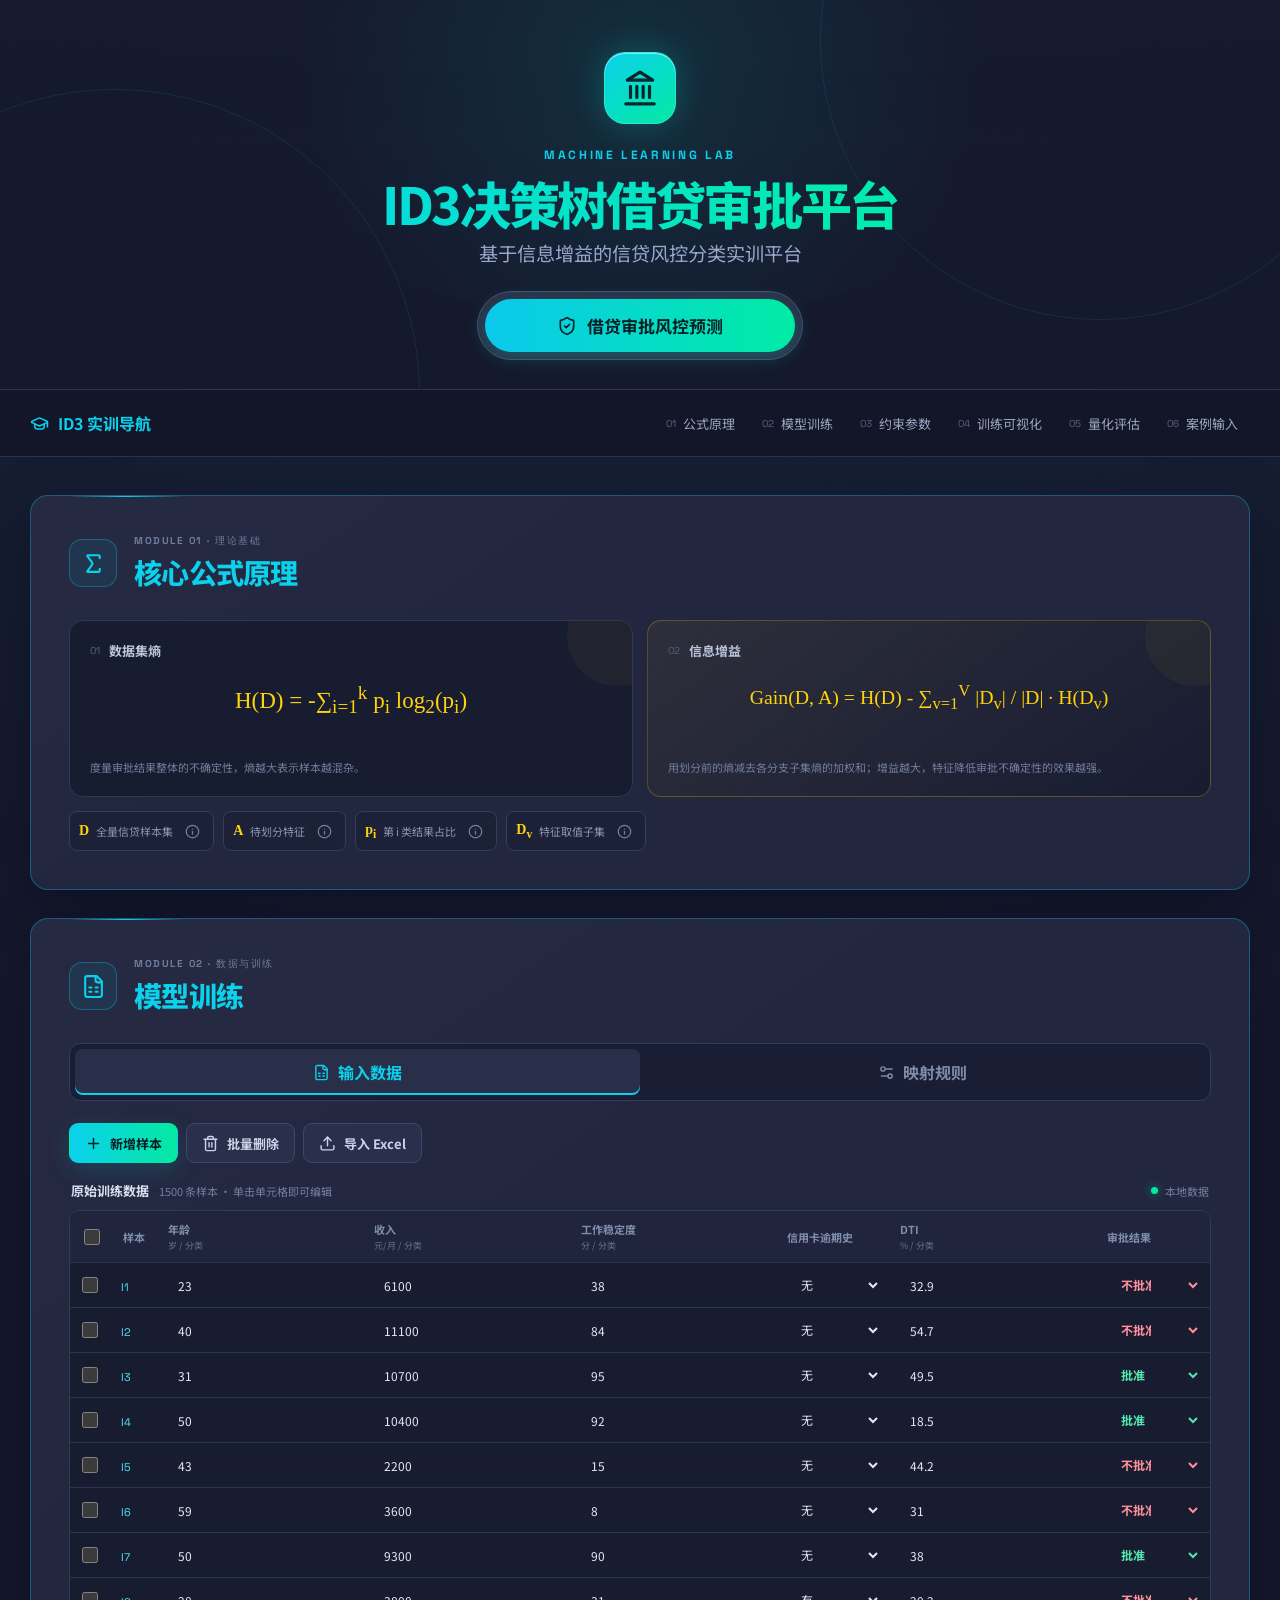
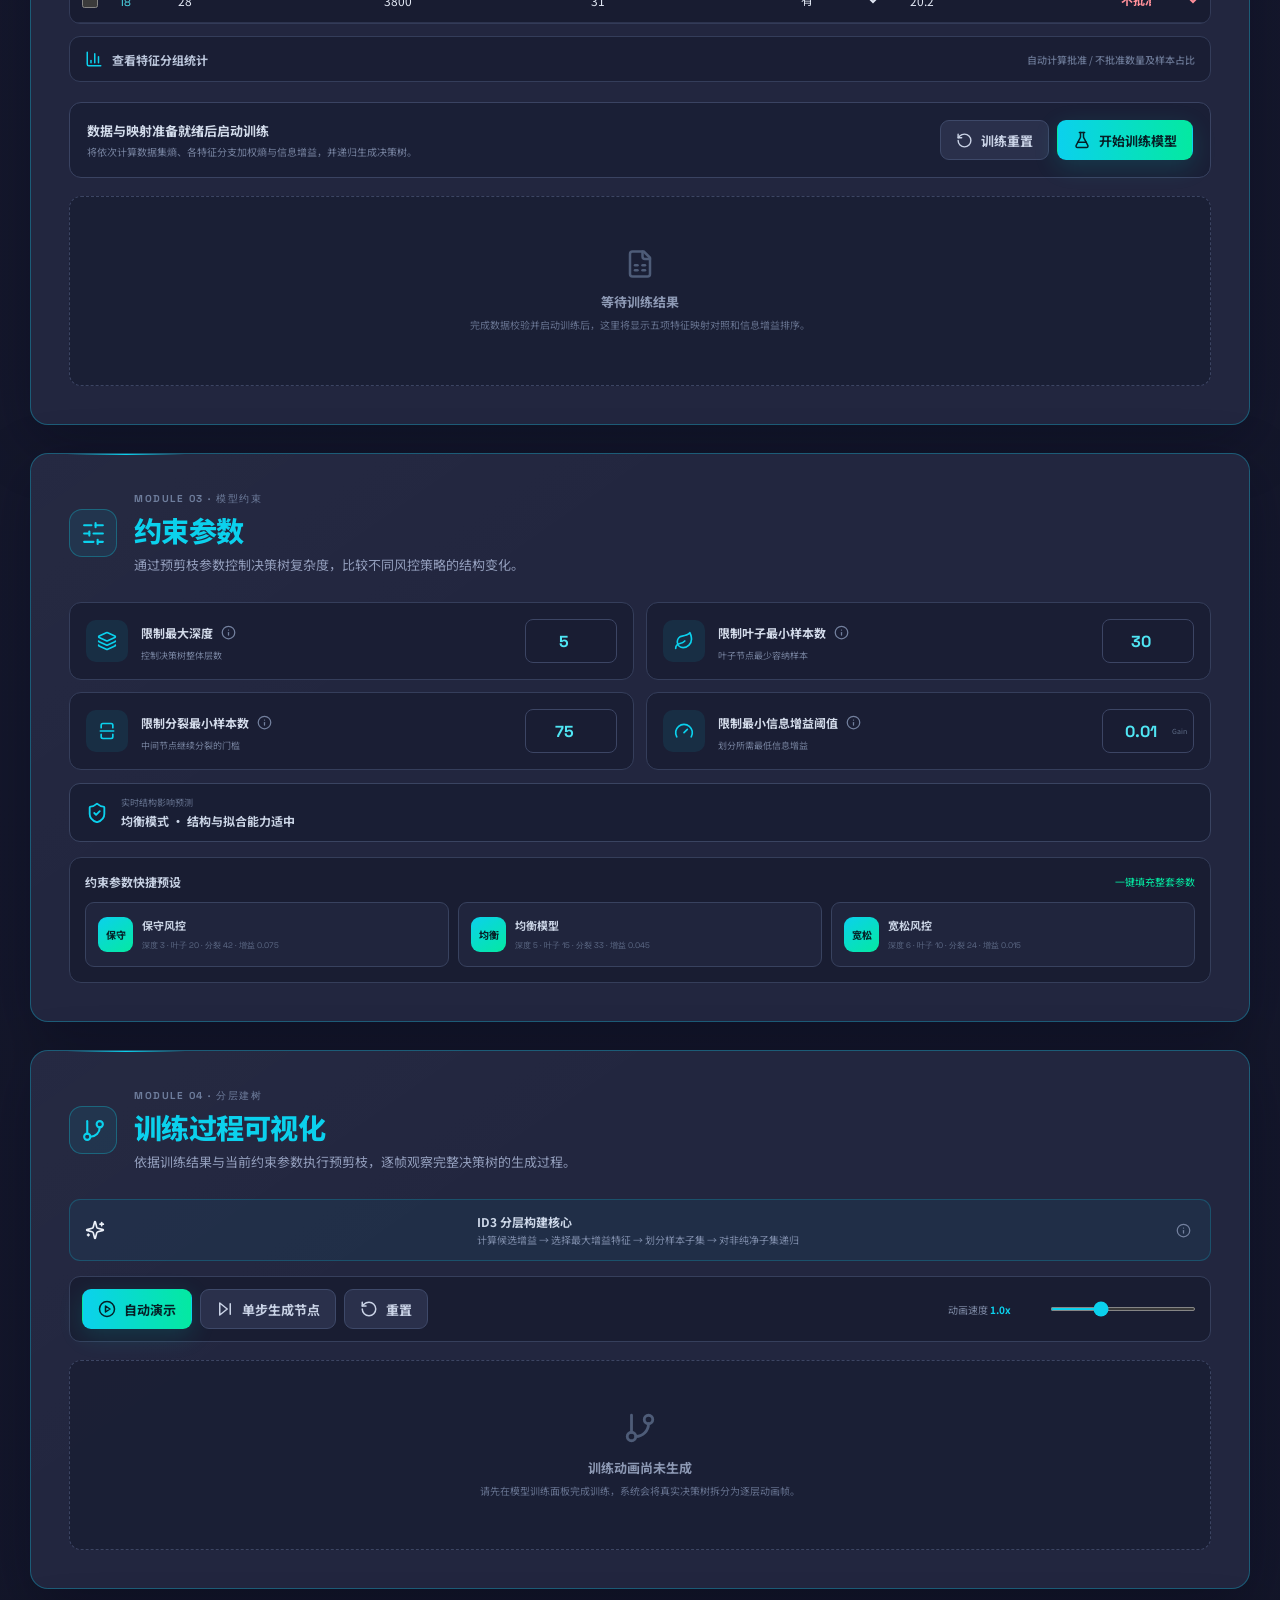
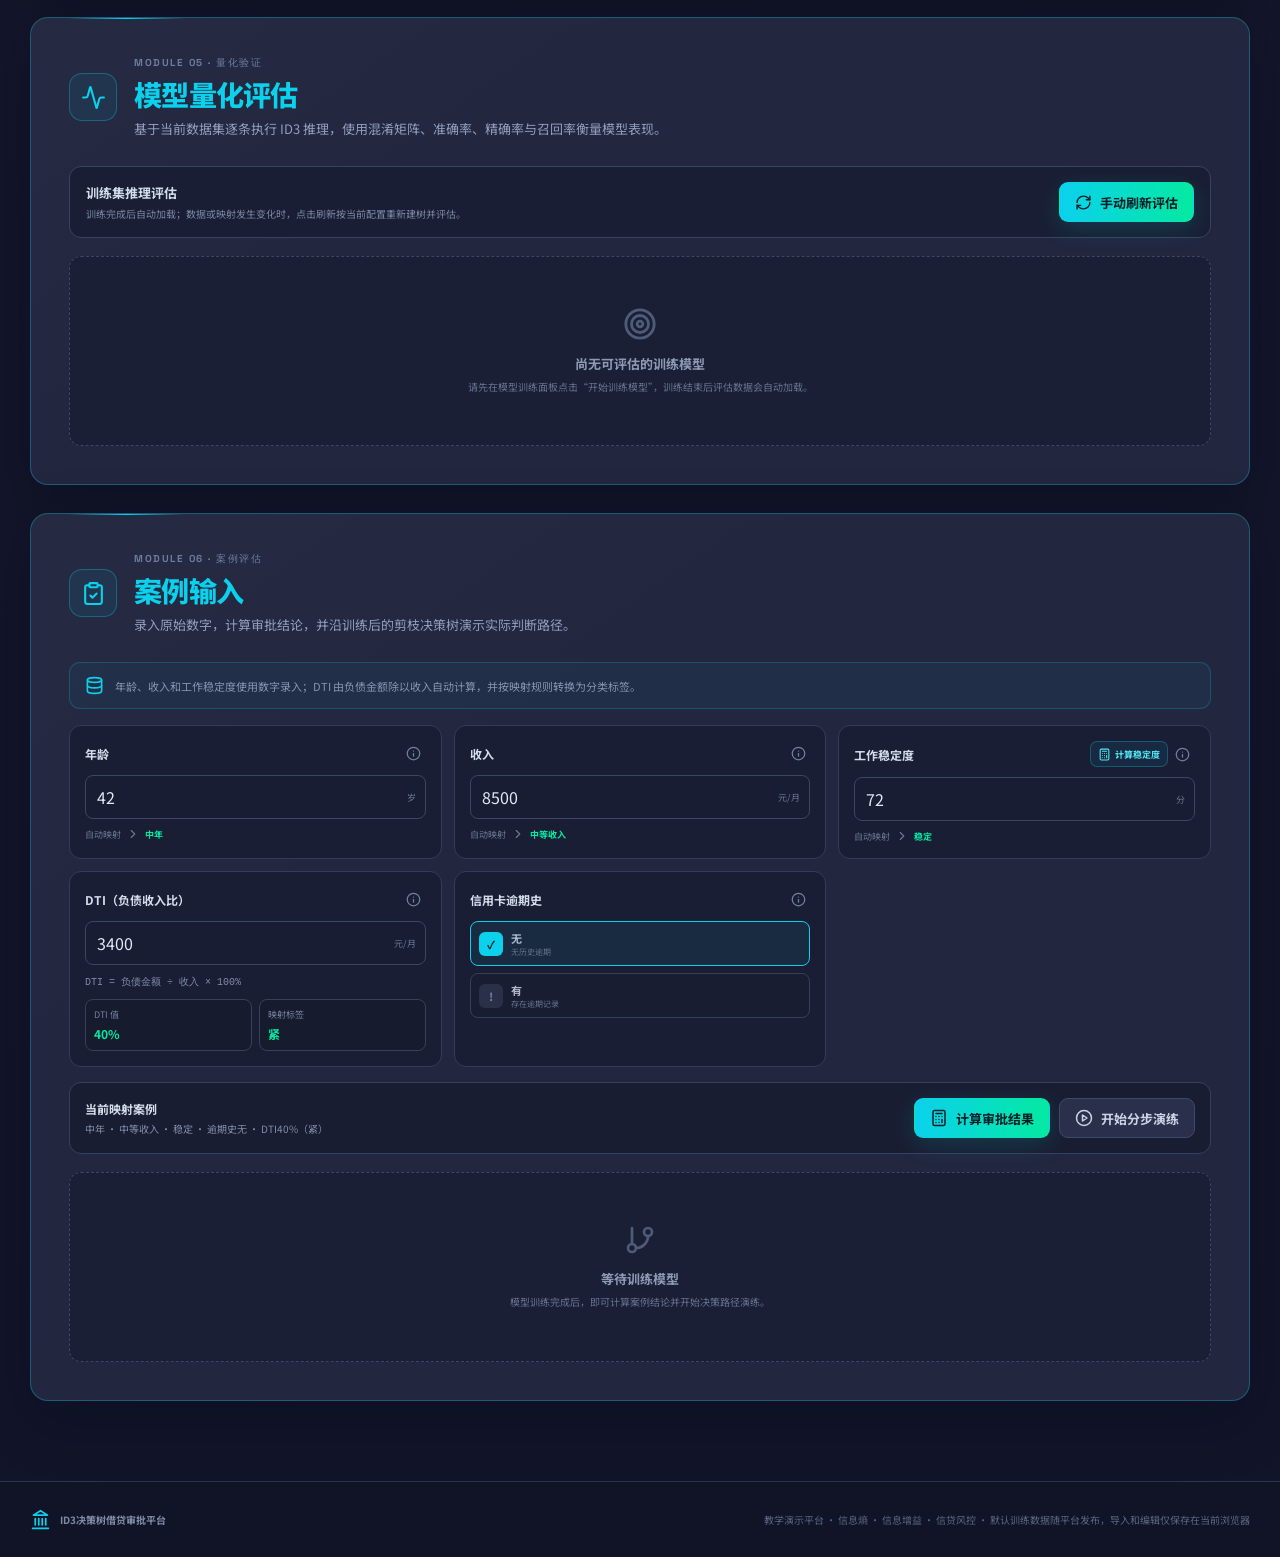
==== commit 2706fae2: "deploy: 同步最新构建（精简参数面板文案与间距） rebase onto origin/main; assets: index-4-mmwOND.js / index-SaxK7HKZ.css " ====
--- a/index.html
+++ b/index.html
@@ -8,8 +8,8 @@
       content="ID3决策树借贷审批平台，提供信息增益演算、模型训练和贷款审批路径可视化。"
     />
     <title>ID3决策树借贷审批平台</title>
-    <script type="module" crossorigin src="./assets/index-DCC4U9EX.js"></script>
-    <link rel="stylesheet" crossorigin href="./assets/index-cl8rasg4.css">
+    <script type="module" crossorigin src="./assets/index-4-mmwOND.js"></script>
+    <link rel="stylesheet" crossorigin href="./assets/index-SaxK7HKZ.css">
   </head>
   <body>
     <div id="root"></div>
--- a/assets/index-SaxK7HKZ.css
+++ b/assets/index-SaxK7HKZ.css
@@ -0,0 +1 @@
+@import"https://fonts.googleapis.com/css2?family=Noto+Sans+SC:wght@400;500;600;700;800&family=Space+Grotesk:wght@500;600;700&display=swap";:root{color-scheme:dark;font-family:Noto Sans SC,Microsoft YaHei,Segoe UI,sans-serif;color:#e8edf7;background:#15182d;font-synthesis:none;text-rendering:optimizeLegibility;--bg: #15182d;--bg-deep: #101325;--panel: #22263f;--panel-soft: #1b1f35;--panel-raised: #282d49;--line: #343b5b;--line-bright: rgba(18, 205, 230, .52);--text: #edf2fa;--muted: #929dbb;--muted-2: #6e7898;--cyan: #0bd1ed;--cyan-soft: #50e6f4;--green: #04e9a1;--yellow: #ffd20a;--red: #f26470;--orange: #ff9f43;--radius: 18px;--shadow: 0 18px 60px rgba(2, 7, 24, .3)}*{box-sizing:border-box}html{scroll-behavior:smooth;scroll-padding-top:92px}body{min-width:320px;margin:0;overflow-x:hidden;background:radial-gradient(circle at 50% -10%,rgba(13,209,237,.09),transparent 28%),linear-gradient(180deg,#16192e,#121529);color:var(--text)}button,input,select,textarea{font:inherit}button,a{color:inherit}::selection{color:#06191d;background:var(--cyan)}::-webkit-scrollbar{width:9px;height:9px}::-webkit-scrollbar-track{background:#14172b}::-webkit-scrollbar-thumb{border:2px solid #14172b;border-radius:8px;background:#3c4567}.app{min-height:100vh}.hero{position:relative;min-height:390px;overflow:hidden;border-bottom:1px solid rgba(70,83,120,.45);background:linear-gradient(#15182dd1,#15182df0),repeating-linear-gradient(90deg,transparent 0,transparent 79px,rgba(255,255,255,.025) 80px),repeating-linear-gradient(0deg,transparent 0,transparent 79px,rgba(255,255,255,.025) 80px)}.hero:before{position:absolute;top:-180px;left:50%;width:900px;height:500px;border-radius:50%;background:radial-gradient(circle,rgba(0,228,188,.1),transparent 66%);content:"";transform:translate(-50%);pointer-events:none}.hero-inner{position:relative;z-index:2;display:flex;align-items:center;flex-direction:column;justify-content:center;width:min(1220px,calc(100% - 44px));margin:0 auto;padding-top:52px;text-align:center}.brand-mark{display:grid;flex:0 0 auto;width:72px;height:72px;margin:0 0 16px;place-items:center;border:1px solid rgba(78,243,240,.52);border-radius:21px;color:#04252c;background:linear-gradient(145deg,var(--cyan),var(--green));box-shadow:0 0 32px #00dccf42,inset 0 1px #ffffff80}.hero-copy{width:100%;max-width:1100px}.hero-kicker{color:var(--cyan);font-family:Space Grotesk,sans-serif;font-size:12px;font-weight:700;letter-spacing:.22em}.hero h1{margin:8px 0 5px;color:transparent;background:linear-gradient(90deg,#08d5f1,#00f0a2 86%);-webkit-background-clip:text;background-clip:text;font-size:clamp(32px,4vw,56px);font-weight:800;letter-spacing:-.045em;line-height:1.22}.hero-copy p{margin:0;color:#99a7cb;font-size:clamp(16px,1.5vw,20px)}.header-tools{position:absolute;top:22px;right:0;display:flex;gap:8px}.header-tools button{display:inline-flex;align-items:center;gap:7px;padding:8px 12px;border:1px solid #3b4263;border-radius:9px;color:#aeb9d4;background:#1b1f35b8;cursor:pointer;transition:.2s ease}.header-tools button:hover{border-color:var(--cyan);color:var(--cyan-soft);background:#1a3043e0}.scene-switch{position:relative;z-index:2;display:flex;width:fit-content;margin:24px auto 0;padding:7px;border:1px solid #454d6b;border-radius:40px;background:#292d46;box-shadow:inset 0 1px #ffffff0a}.scene-switch button{display:inline-flex;align-items:center;gap:10px;min-width:310px;justify-content:center;padding:14px 28px;border:0;border-radius:32px;font-size:17px;font-weight:700;background:transparent}.scene-switch button.active{color:#062126;background:linear-gradient(90deg,#0bc9ed,#00eca4);box-shadow:0 4px 20px #00dfc847}.hero-orbit{position:absolute;border:1px solid rgba(13,210,237,.11);border-radius:50%;pointer-events:none}.orbit-one{top:-240px;right:-100px;width:560px;height:560px}.orbit-two{bottom:-310px;left:-190px;width:610px;height:610px}.section-nav{position:sticky;z-index:50;top:0;border-bottom:1px solid rgba(63,74,108,.56);background:#131629e6;-webkit-backdrop-filter:blur(18px);backdrop-filter:blur(18px)}.section-nav-inner{display:flex;align-items:center;justify-content:space-between;width:min(1220px,calc(100% - 44px));min-height:66px;margin:0 auto}.nav-brand{display:flex;align-items:center;gap:9px;color:var(--cyan);font-weight:700;white-space:nowrap}.nav-links{display:flex;align-items:center;gap:3px}.nav-links a{display:flex;align-items:center;gap:7px;padding:10px 12px;border-radius:9px;color:#9aa5c1;font-size:13px;text-decoration:none;transition:.2s ease}.nav-links a span{color:#56627f;font-family:Space Grotesk,sans-serif;font-size:10px}.nav-links a:hover{color:var(--cyan-soft);background:#0ccae717}.mobile-menu{display:none;padding:8px;border:1px solid var(--line);border-radius:8px;background:var(--panel)}.main-container{display:grid;gap:28px;width:min(1220px,calc(100% - 44px));margin:38px auto 80px}.panel{position:relative;padding:clamp(24px,3vw,38px);overflow:visible;border:1px solid rgba(20,197,225,.34);border-radius:var(--radius);background:linear-gradient(145deg,rgba(255,255,255,.017),transparent 35%),var(--panel);box-shadow:var(--shadow)}.panel:before{position:absolute;top:0;left:36px;width:118px;height:1px;background:linear-gradient(90deg,transparent,var(--cyan),transparent);content:""}.section-heading{display:flex;align-items:center;gap:17px;margin-bottom:28px}.section-icon{display:grid;flex:0 0 auto;width:48px;height:48px;place-items:center;border:1px solid rgba(16,214,235,.3);border-radius:13px;color:var(--cyan);background:#09ccea14}.eyebrow{display:block;margin-bottom:3px;color:#6e7d9c;font-family:Space Grotesk,sans-serif;font-size:10px;font-weight:700;letter-spacing:.15em}.section-heading h2{margin:0;color:var(--cyan);font-size:clamp(22px,2.2vw,29px);font-weight:800;letter-spacing:-.025em}.section-heading p{margin:5px 0 0;color:var(--muted);font-size:13px}.button{display:inline-flex;align-items:center;justify-content:center;gap:8px;min-height:40px;padding:9px 15px;border:1px solid transparent;border-radius:9px;font-size:13px;font-weight:700;cursor:pointer;transition:transform .18s ease,box-shadow .18s ease,border-color .18s ease,background .18s ease}.button:hover:not(:disabled){transform:translateY(-1px)}.button:disabled{cursor:not-allowed;opacity:.48}.button-primary{color:#062027;background:linear-gradient(90deg,var(--cyan),var(--green));box-shadow:0 7px 24px #00d6c929}.button-primary:hover:not(:disabled){box-shadow:0 9px 30px #00d6c947}.button-secondary{border-color:#3e4969;color:#cad3e6;background:#2a304b}.button-secondary:hover:not(:disabled){border-color:#0dbfd7;color:var(--cyan-soft);background:#27364e}.button-ghost{border-color:transparent;color:#9ca8c4;background:#ffffff09}.button-danger{border-color:#f2647066;color:#ff9ba3;background:#f264701a}.tooltip-wrap{position:relative;display:inline-flex;vertical-align:middle}.tooltip-trigger{display:inline-grid;width:24px;height:24px;padding:0;place-items:center;border:0;border-radius:50%;color:#73809e;background:transparent;cursor:help}.tooltip-trigger:hover,.tooltip-trigger:focus-visible{color:var(--cyan);background:#0acde91a}.tooltip-card{position:absolute;z-index:120;bottom:calc(100% + 10px);left:50%;display:none;width:260px;padding:13px 14px;border:1px solid #445171;border-radius:10px;color:#b6c1d8;background:#171b31;box-shadow:0 14px 35px #03061480;font-size:12px;line-height:1.65;transform:translate(-50%)}.tooltip-card:after{position:absolute;top:100%;left:50%;border:6px solid transparent;border-top-color:#445171;content:"";transform:translate(-50%)}.tooltip-card strong{display:block;margin-bottom:4px;color:var(--cyan-soft)}.tooltip-card span{display:block}.tooltip-wrap:hover .tooltip-card,.tooltip-wrap:focus-within .tooltip-card{display:block}input,select,textarea{min-height:40px;border:1px solid #3c4564;border-radius:8px;outline:0;color:#e2e8f4;background:#191d33;transition:border-color .18s ease,box-shadow .18s ease}input:focus,select:focus,textarea:focus{border-color:var(--cyan);box-shadow:0 0 0 3px #08ceec1a}select{padding:0 34px 0 11px}input{padding:0 11px}input[type=checkbox]{width:16px;min-height:16px;accent-color:var(--cyan)}input[type=range]{height:4px;min-height:4px;padding:0;border:0;border-radius:4px;background:#3b4564;accent-color:var(--cyan)}.tabs{display:grid;grid-template-columns:1fr 1fr;padding:5px;border:1px solid #343c5b;border-radius:11px;background:#1a1e34}.tabs button{display:flex;align-items:center;justify-content:center;gap:8px;padding:11px 18px;border:0;border-radius:8px;color:#7f8baa;background:transparent;font-weight:700;cursor:pointer}.tabs button.active{color:var(--cyan);background:#292f49;box-shadow:inset 0 -2px var(--cyan)}.tab-panel{padding-top:22px}.formula-stack{display:grid;grid-template-columns:repeat(2,minmax(0,1fr));gap:14px}.formula-card{position:relative;min-width:0;padding:20px;overflow:hidden;border:1px solid #303854;border-radius:14px;background:#181c31}.formula-card:after{position:absolute;top:-35px;right:-35px;width:100px;height:100px;border-radius:50%;background:#ffd40a0a;content:""}.formula-card>div{display:flex;align-items:center;gap:9px}.formula-card>div>span{color:#53607d;font-family:Space Grotesk,sans-serif;font-size:10px}.formula-card>div>strong{color:#b9c4da;font-size:13px}.formula{min-height:70px;margin:18px 0 10px;color:var(--yellow);font-family:Cambria,Times New Roman,serif;font-size:clamp(19px,1.8vw,25px);line-height:1.6;text-align:center}.formula-card small{display:block;color:#717d9c;font-size:11px;line-height:1.65}.formula-gain{font-size:clamp(17px,1.55vw,23px)}.formula-core{border-color:#ffd30a40;background:linear-gradient(145deg,#ffd30a0e,#181c31)}.variable-legend{display:flex;flex-wrap:wrap;gap:9px;margin-top:14px}.variable-legend>span{display:flex;align-items:center;gap:7px;padding:7px 9px;border:1px solid #343d5a;border-radius:8px;color:#8995b2;background:#1c2138;font-size:11px}.variable-legend b{color:var(--yellow);font-family:Cambria,serif;font-size:14px}.principle-grid{display:grid;grid-template-columns:1fr 1fr 1.15fr;gap:13px;margin-top:21px}.principle-grid article{padding:17px;border:1px solid #333b59;border-radius:12px;background:#191d32b3}.principle-index{color:var(--green);font-family:Space Grotesk,sans-serif;font-size:10px;font-weight:700;letter-spacing:.1em}.principle-grid h3{margin:6px 0 5px;color:#dce4f2;font-size:14px}.principle-grid p{margin:0;color:#818dab;font-size:11px;line-height:1.7}.principle-grid .canvas-hint{display:flex;align-items:flex-start;gap:11px;border-color:#0aceeb40;color:var(--cyan);background:#08c6e40e}.coin-demo{margin-top:15px;overflow:hidden;border:1px solid #343c59;border-radius:12px;background:#1a1e34}.coin-demo>button{display:flex;align-items:center;justify-content:space-between;width:100%;padding:14px 17px;border:0;color:#bec8dc;background:transparent;cursor:pointer}.coin-demo>button>span{display:flex;align-items:center;gap:12px}.coin-demo>button i{padding:3px 7px;border-radius:5px;color:#082a28;background:var(--green);font-size:10px;font-style:normal;font-weight:800}.coin-content{display:grid;grid-template-columns:auto 1fr;gap:22px;padding:18px;border-top:1px solid #343c59}.coin-visual{display:grid;grid-template-columns:repeat(5,32px);gap:7px}.coin-visual span{display:grid;width:32px;height:32px;place-items:center;border-radius:50%;font-size:11px;font-weight:800}.coin-visual .heads{color:#09262b;background:var(--cyan)}.coin-visual .tails{color:#251e02;background:var(--yellow)}.coin-content p{margin:0 0 7px;color:#aeb9cf;font-size:12px}.coin-content code{display:block;color:var(--yellow);font-family:Consolas,monospace;font-size:13px}.coin-content small{display:block;margin-top:7px;color:#75819e;font-size:11px}.dataset-toolbar{display:flex;flex-wrap:wrap;gap:8px;margin-bottom:18px}.table-caption,.block-heading,.subheading{display:flex;align-items:center;justify-content:space-between;gap:14px}.table-caption{margin:0 2px 10px}.table-caption>div{display:flex;align-items:baseline;gap:10px}.table-caption strong{color:#d7dfef;font-size:13px}.table-caption span{color:#72809e;font-size:11px}.status-dot{display:inline-flex;align-items:center;gap:7px}.status-dot i{width:7px;height:7px;border-radius:50%;background:var(--green);box-shadow:0 0 10px #04e9a199}.data-table-wrap,.mini-table-wrap{max-width:100%;overflow:auto;border:1px solid #333b58;border-radius:11px;background:#181c31}.dataset-table-window{height:clamp(320px,46vh,460px);overflow-y:auto}.dataset-table-window .data-table{min-width:980px}.dataset-table-window .data-table th{position:sticky;z-index:3;top:0;box-shadow:0 1px #333b58}.dataset-empty{display:grid;min-height:300px;place-items:center;color:#687591;font-size:12px}.data-table,.mini-table{width:100%;border-collapse:collapse;white-space:nowrap}.data-table th,.data-table td,.mini-table th,.mini-table td{border-bottom:1px solid #2c334e;text-align:left}.data-table th{padding:10px;color:#7f8dab;background:#20253d;font-size:11px;font-weight:700}.data-table th small{display:block;margin-top:2px;color:#596582;font-size:9px;font-weight:500}.data-table td{padding:6px 8px;color:#aeb9cf;font-size:12px}.data-table tbody tr:hover{background:#08ccea09}.data-table tbody tr:last-child td{border-bottom:0}.data-table td input:not([type=checkbox]),.data-table td select{width:100%;min-width:92px;min-height:32px;border-color:transparent;background:transparent;font-size:12px}.data-table td input:hover,.data-table td select:hover{border-color:#3c4564;background:#1b2037}.row-id{color:var(--cyan-soft);font-family:Space Grotesk,sans-serif;font-size:11px}.perturb-bar{display:grid;grid-template-columns:1fr auto auto auto;align-items:center;gap:10px;margin-top:12px;padding:12px;border:1px dashed #414b6a;border-radius:11px;background:#1b2036b3}.perturb-bar>div{display:flex;align-items:center;gap:10px;color:var(--cyan)}.perturb-bar>div span{display:grid;gap:2px}.perturb-bar strong{color:#c9d3e6;font-size:12px}.perturb-bar>div span{color:#75819f;font-size:10px}.perturb-bar select{min-width:118px}.stats-details{margin-top:12px;border:1px solid #343d5a;border-radius:11px;background:#1a1e34}.stats-details summary{display:flex;align-items:center;gap:9px;padding:13px 15px;color:#bac5da;font-size:12px;font-weight:700;cursor:pointer;list-style:none}.stats-details summary svg{color:var(--cyan)}.stats-details summary span{margin-left:auto;color:#697693;font-size:10px;font-weight:500}.stats-grid{display:grid;grid-template-columns:repeat(4,1fr);gap:9px;padding:12px;border-top:1px solid #343d5a}.stats-grid article{padding:12px;border:1px solid #303752;border-radius:9px;background:#181c30}.stats-grid h4{margin:0 0 9px;color:#cbd4e5;font-size:12px}.stat-line{display:grid;grid-template-columns:1fr;gap:2px;padding:6px 0;border-top:1px dashed #2e3550;font-size:10px}.stat-line strong{color:#9ba7c2}.pass-text{color:#52e7ad!important}.reject-text{color:#ff909a!important}.approval-select.approved-value{color:#52e7ad;font-weight:700}.approval-select.rejected-value{color:#ff909a;font-weight:700}.mapping-intro,.visual-principle,.sample-note{display:flex;align-items:center;justify-content:space-between;gap:14px;margin-bottom:16px;padding:13px 15px;border:1px solid rgba(10,205,234,.22);border-radius:11px;background:#08bedc0d}.mapping-intro>div,.visual-principle>div,.sample-note{display:flex;align-items:center;gap:11px;color:var(--cyan)}.mapping-intro>div span,.visual-principle>div{display:grid;gap:2px}.mapping-intro>.mapping-intro-actions{display:flex;align-items:center;justify-content:flex-end;flex-wrap:wrap;gap:8px}.mapping-intro-actions .button{min-height:34px;padding:7px 10px;font-size:10px}.mapping-intro-actions .validation-badge{display:inline-flex;white-space:nowrap}.mapping-intro strong,.visual-principle strong{color:#cdd8e9;font-size:12px}.mapping-intro>div span,.visual-principle span{color:#7f8dab;font-size:10px}.validation-badge{padding:5px 9px;border:1px solid rgba(4,233,161,.3);border-radius:20px;color:var(--green);background:#04e9a114;font-size:10px}.validation-badge.error{border-color:#f2647059;color:#ff8d97;background:#f2647014}.mapping-grid{display:grid;grid-template-columns:repeat(2,minmax(0,1fr));gap:12px}.mapping-card{min-width:0;padding:16px;border:1px solid #343c59;border-radius:12px;background:#1a1e34}.mapping-card-head{display:flex;align-items:center;justify-content:space-between;margin-bottom:13px}.mapping-card-head>div{display:grid;gap:2px}.mapping-card-head span{color:#d5deed;font-size:13px;font-weight:700}.mapping-card-head small{color:#687492;font-size:9px}.mapping-section-title{display:flex;align-items:baseline;justify-content:space-between;gap:12px;margin-bottom:8px}.mapping-section-title span{color:#9ba8c3;font-size:11px;font-weight:700}.mapping-section-title small{color:#66728f;font-size:9px}.rule-table{display:grid;gap:6px}.rule-header,.rule-row{display:grid;grid-template-columns:minmax(80px,1fr) minmax(104px,1.15fr) minmax(104px,1.15fr);align-items:center;gap:8px}.rule-header{color:#65718d;font-size:9px;text-align:center}.rule-header span:first-child{text-align:left}.rule-row strong{color:#aeb9d0;font-size:11px}.rule-row input{width:100%;min-width:0;min-height:38px;padding:0 8px;text-align:center;font-size:12px}.range-section{margin-top:16px;padding-top:13px;border-top:1px dashed #353d58}.range-controls{display:grid;gap:10px}.range-controls label{display:grid;gap:8px;padding:9px 10px;border:1px solid #303853;border-radius:8px;background:#161b2fa6}.range-controls label span{display:flex;align-items:center;justify-content:space-between;gap:10px;color:#6f7c99;font-size:10px}.range-controls em{color:#8995af;font-style:normal}.range-controls b{color:var(--cyan);font-family:Space Grotesk,sans-serif;font-size:10px;white-space:nowrap}.mapping-preview{display:flex;flex-wrap:wrap;gap:5px;margin-top:14px;padding-top:12px;border-top:1px dashed #353d58}.mapping-preview>span{width:100%;color:#66728f;font-size:9px}.mapping-preview code{padding:4px 6px;border-radius:5px;color:#83dfdf;background:#08cbe812;font-family:Consolas,monospace;font-size:9px}.mapping-actions{display:flex;gap:5px;margin-top:11px}.mapping-actions .button{flex:1;min-height:32px;padding:5px;font-size:10px}.validation-list{display:grid;gap:5px;margin-top:13px;padding:12px 14px;border:1px solid rgba(242,100,112,.35);border-radius:10px;color:#e7a0a7;background:#f2647012;font-size:11px}.validation-list span:before{margin-right:7px;color:var(--red);content:"•"}.training-action{display:flex;align-items:center;justify-content:space-between;gap:20px;margin-top:20px;padding:17px;border:1px solid #3a4362;border-radius:12px;background:#1a1f36}.training-action>div:first-child{display:grid;gap:4px}.training-action strong{color:#d2dbea;font-size:13px}.training-action span{color:#75819e;font-size:10px}.training-action>div:last-child{display:flex;gap:8px}.spinner{width:16px;height:16px;border:2px solid rgba(3,32,38,.25);border-top-color:#05252b;border-radius:50%;animation:spin .7s linear infinite}@keyframes spin{to{transform:rotate(360deg)}}.training-progress{margin-top:14px;padding:16px;border:1px solid rgba(11,207,235,.25);border-radius:12px;background:#181d32}.progress-head{display:flex;align-items:center;justify-content:space-between;color:#9aa8c4;font-size:11px}.progress-head span{display:flex;align-items:center;gap:8px}.progress-head i{width:7px;height:7px;border-radius:50%;background:var(--green)}.progress-head i.pulse{animation:pulse 1.1s ease-in-out infinite}@keyframes pulse{50%{box-shadow:0 0 0 6px #04e9a11a;opacity:.6}}.progress-head strong{color:var(--cyan);font-family:Space Grotesk,sans-serif}.progress-track{height:6px;margin-top:9px;overflow:hidden;border-radius:4px;background:#303954}.progress-track i{display:block;height:100%;border-radius:inherit;background:linear-gradient(90deg,var(--cyan),var(--green));box-shadow:0 0 12px #05dec459;transition:width .25s ease}.training-log{max-height:160px;margin-top:12px;overflow:auto;font-family:Consolas,monospace}.training-log p{display:flex;gap:9px;margin:4px 0;color:#8d9ab6;font-size:10px}.training-log p span{color:#4f5e7a}.empty-state{display:grid;min-height:190px;margin-top:18px;padding:28px;place-items:center;align-content:center;border:1px dashed #3c4563;border-radius:12px;color:#596681;background:#171b2f99;text-align:center}.empty-state>div{margin-bottom:8px;color:#4e5c78}.empty-state strong{color:#8d99b4;font-size:13px}.empty-state p{max-width:470px;margin:5px 0 0;color:#66728f;font-size:10px;line-height:1.7}.training-results{display:grid;min-width:0;gap:15px;margin-top:18px}.result-block,.chart-card,.metrics-panel,.layer-log-card,.iteration-panel{min-width:0;padding:16px;border:1px solid #343d59;border-radius:12px;background:#1a1e34}.block-heading{margin-bottom:12px}.block-heading>div>span{color:#596783;font-family:Space Grotesk,sans-serif;font-size:9px;font-weight:700;letter-spacing:.1em}.block-heading h3{margin:2px 0 0;color:#d4ddeb;font-size:13px}.block-heading em,.subheading em{color:var(--green);font-size:10px;font-style:normal}.conversion-table{max-height:310px}.conversion-table .data-table{border-collapse:separate;border-spacing:0}.conversion-table thead tr:first-child th{position:sticky;top:0;z-index:4;box-shadow:inset 0 -1px #3b4462}.conversion-table thead tr:nth-child(2) th{position:sticky;top:36px;z-index:3;box-shadow:0 -2px #20253d,inset 0 -1px #3b4462}.conversion-table .converted{color:var(--cyan-soft);font-weight:700}.training-output-grid{display:grid;grid-template-columns:1.1fr .9fr;gap:14px}.gain-chart{display:grid;gap:13px;padding:12px 2px}.gain-row{display:grid;grid-template-columns:100px 1fr 56px;align-items:center;gap:10px}.gain-label{display:flex;align-items:center;gap:5px;color:#9ba8c3;font-size:11px}.gain-label em{padding:2px 5px;border-radius:4px;color:#082a22;background:var(--green);font-size:8px;font-style:normal;font-weight:800}.gain-track{height:14px;overflow:hidden;border-radius:4px;background:#2c3450}.gain-fill{height:100%;border-radius:inherit;background:linear-gradient(90deg,#0cbbdd,#00e6a2);box-shadow:0 0 12px #00e0c233;transition:width .5s ease}.gain-row>strong{color:var(--cyan-soft);font-family:Space Grotesk,sans-serif;font-size:11px;text-align:right}.metrics-grid{display:grid;grid-template-columns:repeat(3,1fr);gap:8px}.metric-card{display:grid;min-width:0;gap:5px;padding:12px;border:1px solid #323a55;border-radius:9px;background:#181c30}.metric-card span{overflow:hidden;color:#6f7b97;font-size:9px;text-overflow:ellipsis;white-space:nowrap}.metric-card strong{overflow:hidden;color:#d4dcea;font-family:Space Grotesk,Noto Sans SC,sans-serif;font-size:16px;text-overflow:ellipsis;white-space:nowrap}.metric-cyan{border-top-color:var(--cyan)}.metric-cyan strong{color:var(--cyan-soft)}.metric-green{border-top-color:var(--green)}.metric-green strong{color:#58e5ae}.metric-yellow{border-top-color:var(--yellow)}.metric-yellow strong{color:var(--yellow)}.metric-red{border-top-color:var(--red)}.metric-red strong{color:#ff8b95}.gain-detail-list{display:grid;grid-template-columns:1fr 1fr;gap:5px 15px;margin-top:11px}.gain-detail-list>div{display:flex;justify-content:space-between;padding-bottom:5px;border-bottom:1px dashed #333b56;color:#7b88a4;font-size:10px}.gain-detail-list strong{color:#a9b5cc;font-family:Space Grotesk,sans-serif}.visual-principle{margin-bottom:15px}.animation-controls{display:flex;align-items:center;justify-content:space-between;gap:18px;margin-bottom:15px;padding:12px;border:1px solid #363f5c;border-radius:11px;background:#191d32}.animation-controls>div{display:flex;gap:8px}.speed-control{display:grid;grid-template-columns:auto 150px;align-items:center;gap:11px;min-width:250px}.speed-control span{color:#7e8aa5;font-size:10px}.speed-control strong{color:var(--cyan)}.tree-shell{overflow:hidden;border:1px solid #343e5b;border-radius:13px;background:#171a2f}.tree-toolbar{display:flex;align-items:center;justify-content:space-between;gap:16px;padding:11px 13px;border-bottom:1px solid #303953;background:#1d2138}.tree-toolbar>div:first-child{display:grid;gap:2px}.tree-toolbar strong{color:#ccd6e7;font-size:12px}.tree-toolbar span{color:#67748f;font-size:9px}.toolbar-actions{display:flex;gap:5px}.toolbar-actions>button:not(.button){display:grid;width:35px;height:35px;padding:0;place-items:center;border:1px solid #3b4562;border-radius:8px;color:#91a0bc;background:#282e48;cursor:pointer}.toolbar-actions>button:hover{border-color:var(--cyan);color:var(--cyan)}.tree-toolbar .button{min-height:35px;padding:6px 9px;font-size:10px}.tree-viewport{width:100%;overflow:hidden;background:radial-gradient(circle at center,rgba(10,205,233,.045),transparent 50%),linear-gradient(rgba(255,255,255,.018) 1px,transparent 1px),linear-gradient(90deg,rgba(255,255,255,.018) 1px,transparent 1px),#171a2f;background-size:auto,28px 28px,28px 28px,auto;cursor:grab}.tree-viewport:active{cursor:grabbing}.tree-viewport svg{display:block;width:100%;height:auto;min-height:360px;touch-action:none;-webkit-user-select:none;user-select:none}.tree-compact .tree-viewport svg{min-height:300px}.svg-tree-node{cursor:pointer;transition:opacity .2s ease}.svg-tree-node:hover{opacity:.86}.visual-grid{display:grid;grid-template-columns:1.05fr .95fr;gap:13px;margin-top:13px}.entropy-chart-card{grid-column:1 / -1}.subheading{margin-bottom:12px}.subheading>span{color:#c5cfe1;font-size:12px;font-weight:700}.subheading>svg{color:var(--cyan)}.layer-timeline{display:flex;gap:4px;margin-bottom:12px}.layer-timeline button{display:grid;flex:1;gap:4px;justify-items:center;padding:7px 3px;border:0;border-radius:7px;color:#5f6c87;background:#20253c;cursor:pointer}.layer-timeline button i{display:grid;width:20px;height:20px;place-items:center;border:1px solid #424b67;border-radius:50%;font-size:9px;font-style:normal}.layer-timeline button span{font-size:8px}.layer-timeline button.active{color:var(--cyan);background:#08cae817}.layer-timeline button.active i{border-color:var(--cyan);box-shadow:0 0 10px #07d0eb40}.layer-timeline button.complete{color:var(--green)}.layer-log-lines{display:grid;max-height:230px;gap:7px;overflow:auto}.layer-log-lines>div{display:grid;grid-template-columns:auto 1fr;gap:2px 8px;padding:8px;border-left:2px solid #3a4864;background:#181c30}.layer-log-lines>div>span{grid-row:1 / 3;padding:2px 5px;border-radius:4px;color:#09272c;background:var(--cyan);font-size:8px;font-weight:800;align-self:start}.layer-log-lines p{margin:0;color:#abb6cd;font-size:10px}.layer-log-lines small{color:#69758f;font-size:9px}.gain-chart.compact{gap:10px}.gain-chart.compact .gain-row{grid-template-columns:78px 1fr 48px}.chart-footnote{color:#63708c;font-size:9px}.chart-placeholder{display:grid;min-height:160px;place-items:center;color:#56627e;font-size:10px}.line-chart{display:block;width:100%;max-height:220px}.grid-line{stroke:#2f3853;stroke-dasharray:3 4}.axis-line{stroke:#4a5571}.axis-label{fill:#66738f;font-family:Space Grotesk,sans-serif;font-size:10px}.entropy-line-glow{fill:none;stroke:#08d2ee2e;stroke-width:10px}.entropy-line{fill:none;stroke:var(--cyan);stroke-width:2.5px}.line-dot{fill:#1b2036;stroke:var(--cyan);stroke-width:2px}.active-dot{fill:var(--green);stroke:#b7ffea;stroke-width:2px}.iteration-panel{margin-top:13px}.sample-note{justify-content:flex-start}.sample-note p{margin:0;color:#8693af;font-size:11px}.sample-input-grid{display:grid;grid-template-columns:repeat(4,1fr);gap:12px}.sample-field{min-width:0;padding:15px;border:1px solid #343c59;border-radius:12px;background:#1a1e34}.field-title{display:flex;align-items:center;justify-content:space-between;margin-bottom:10px}.field-title label{color:#d3dcea;font-size:12px;font-weight:700}.field-title-actions{display:flex;align-items:center;gap:3px}.stability-calculator-trigger{display:inline-flex;align-items:center;gap:4px;min-height:26px;padding:4px 7px;border:1px solid rgba(7,204,231,.3);border-radius:7px;color:var(--cyan-soft);background:#07cce712;font-size:9px;font-weight:700;white-space:nowrap;cursor:pointer;transition:border-color .18s ease,background .18s ease}.stability-calculator-trigger:hover,.stability-calculator-trigger:focus-visible{border-color:var(--cyan);background:#07cce724}.mini-toggle{display:grid;grid-template-columns:1fr 1fr;gap:3px;margin-bottom:9px;padding:3px;border-radius:7px;background:#15192c}.mini-toggle button{padding:6px 4px;border:0;border-radius:5px;color:#687492;background:transparent;font-size:9px;cursor:pointer}.mini-toggle button.active{color:var(--cyan);background:#282f49}.sample-field>select,.number-map-input>div{width:100%}.sample-field>select{min-height:44px}.number-map-input>div{position:relative}.number-map-input input{width:100%;min-height:44px;padding-right:55px}.number-map-input>div span{position:absolute;top:50%;right:10px;color:#6b7794;font-size:9px;transform:translateY(-50%)}.number-map-input p{display:flex;align-items:center;gap:5px;margin:8px 0 0;color:#697692;font-size:9px}.number-map-input strong{color:var(--green)}.overdue-options{display:grid;gap:7px}.overdue-options button{display:flex;align-items:center;gap:8px;padding:8px;border:1px solid #353f5d;border-radius:8px;text-align:left;background:#191d32;cursor:pointer}.overdue-options button>span{display:grid;width:24px;height:24px;place-items:center;border-radius:6px;color:#74819e;background:#2a3048;font-size:11px;font-weight:800}.overdue-options button>div{display:grid}.overdue-options strong{color:#aeb9ce;font-size:11px}.overdue-options small{color:#64708b;font-size:8px}.overdue-options button.active{border-color:var(--cyan);background:#07cce712}.overdue-options button.active>span{color:#06292b;background:var(--cyan)}.sample-shortcuts,.sample-library{display:flex;align-items:center;flex-wrap:wrap;gap:8px;margin-top:13px;padding:12px;border:1px solid #343d59;border-radius:11px;background:#191d32}.sample-shortcuts>span{display:flex;align-items:center;gap:7px;margin-right:4px;color:#8d99b5;font-size:11px}.sample-shortcuts svg{color:var(--cyan)}.template-低{border-color:#04e9a159}.template-中{border-color:#ffd20a4d}.template-高{border-color:#f2647059}.sample-library{justify-content:flex-end}.sample-library>div{display:grid;flex:1;min-width:230px;grid-template-columns:auto minmax(180px,1fr);align-items:center;gap:9px;margin-right:auto}.sample-library label{color:#7f8aa6;font-size:10px}.batch-results{margin-top:13px;padding:14px;border:1px solid #343d59;border-radius:11px;background:#1a1e34}.mini-table th,.mini-table td{padding:8px 10px;color:#95a2be;font-size:10px}.mini-table th{color:#75819d;background:#20253c}.parameter-grid{display:grid;grid-template-columns:1fr 1fr;gap:12px}.parameter-card{display:grid;grid-template-columns:auto 1fr auto;align-items:center;gap:13px;padding:16px;border:1px solid #353e5b;border-radius:12px;background:#1a1e34}.parameter-icon{display:grid;width:42px;height:42px;place-items:center;border-radius:10px;color:var(--cyan);background:#08cce917}.parameter-copy{display:grid;gap:4px}.parameter-copy>div{display:flex;align-items:center;gap:3px}.parameter-copy label{color:#d3dbea;font-size:12px;font-weight:700}.parameter-copy>span{color:#77839f;font-size:9px}.parameter-copy>small{color:var(--green);font-size:9px}.parameter-input{position:relative}.parameter-input input{width:92px;min-height:44px;padding-right:10px;color:var(--cyan-soft);font-family:Space Grotesk,sans-serif;font-size:16px;font-weight:700;text-align:center}.parameter-input span{position:absolute;top:50%;right:7px;color:#5f6d88;font-size:7px;transform:translateY(-50%)}.parameter-input.invalid input{border-color:var(--red);color:#ff909a;background:#f2647014;box-shadow:0 0 0 2px #f2647014}.parameter-input .parameter-error{display:block;max-width:110px;margin-top:4px;color:#ff909a;font-size:8px;line-height:1.35;text-align:right}.structure-impact{display:flex;align-items:center;gap:13px;margin-top:13px;padding:12px 16px;border:1px solid #3a4461;border-radius:11px;background:#191e34}.structure-impact>div{display:grid;gap:3px}.structure-impact>div>span{color:#687592;font-size:9px;text-transform:uppercase}.structure-impact strong{color:#cbd5e6;font-size:12px}.structure-impact p{margin:0;color:#7e8aa6;font-size:10px}.structure-impact.balanced svg{color:var(--cyan)}.structure-impact.conservative svg{color:var(--green)}.structure-impact.loose svg{color:var(--yellow)}.structure-impact.invalid{border-color:#f2647061;background:#f2647012}.structure-impact.invalid svg,.structure-impact.invalid strong{color:#ff909a}.preset-section{margin-top:15px;padding:15px;border:1px solid #353e5a;border-radius:12px;background:#191d32}.preset-grid{display:grid;grid-template-columns:repeat(3,1fr);gap:9px}.preset-grid button{display:grid;grid-template-columns:auto 1fr;gap:6px 9px;padding:14px 12px;border:1px solid #38425f;border-radius:9px;color:inherit;text-align:left;background:#20253d;cursor:pointer;transition:.2s ease}.preset-grid button:hover{border-color:var(--cyan);transform:translateY(-1px)}.preset-grid button>span{display:grid;grid-row:1 / 3;width:35px;height:35px;place-items:center;border-radius:9px;color:#06252a;background:linear-gradient(145deg,var(--cyan),var(--green));font-size:10px;font-weight:800}.preset-grid button>div{display:grid;gap:2px}.preset-grid strong{color:#c9d3e4;font-size:11px}.preset-grid small{color:#6f7c97;font-size:8px}.preset-grid i{grid-column:2;color:#5e6b87;font-family:Space Grotesk,sans-serif;font-size:8px;font-style:normal}.scheme-manager{display:flex;align-items:flex-end;justify-content:space-between;gap:18px;margin-top:12px;padding:13px 15px;border:1px dashed #3e4865;border-radius:11px}.scheme-manager>div{display:flex;align-items:center;gap:7px}.scheme-manager label{color:#75819d;font-size:10px}.scheme-manager input,.scheme-manager select{min-width:210px}.calculate-banner{display:flex;align-items:center;justify-content:space-between;gap:20px;padding:19px 21px;border:1px solid rgba(8,206,235,.34);border-radius:13px;background:radial-gradient(circle at 90% 50%,rgba(4,233,161,.09),transparent 25%),#191e34}.calculate-banner>div{display:grid;gap:3px}.calculate-banner span{color:#5c6b87;font-family:Space Grotesk,sans-serif;font-size:9px;font-weight:700;letter-spacing:.1em}.calculate-banner strong{color:#d7e0ee;font-size:14px}.calculate-banner p{margin:0;color:#8390ab;font-size:10px}.calculate-banner .button{min-width:160px;min-height:48px;font-size:14px}.decision-card{display:grid;grid-template-columns:auto 1fr auto;align-items:center;gap:17px;margin-top:16px;padding:20px;border:1px solid;border-radius:14px}.decision-card.approved{border-color:#04e9a166;background:linear-gradient(90deg,#04e9a11a,#04e9a109)}.decision-card.rejected{border-color:#f2647073;background:linear-gradient(90deg,#f264701c,#f2647009)}.decision-icon{display:grid;width:62px;height:62px;place-items:center;border-radius:16px}.approved .decision-icon{color:var(--green);background:#04e9a11a}.rejected .decision-icon{color:var(--red);background:#f264701c}.decision-card>div:nth-child(2) span{color:#7a87a1;font-size:10px}.decision-card h3{margin:2px 0;font-size:25px}.approved h3{color:#62e7b1}.rejected h3{color:#ff8690}.decision-card p{margin:0;color:#8995af;font-size:10px}.decision-card>strong{padding:8px 13px;border-radius:20px;font-size:12px}.approved>strong{color:#5ee4ad;background:#04e9a11a}.rejected>strong{color:#ff8e97;background:#f264701a}.path-card{display:flex;align-items:center;gap:15px;margin-top:11px;padding:12px;border:1px solid #343d59;border-radius:10px;background:#191d32}.path-card>div:first-child{display:flex;align-items:center;gap:7px;color:var(--cyan);font-size:10px;white-space:nowrap}.path-flow{display:flex;flex-wrap:wrap;align-items:center;gap:5px}.path-flow span{padding:5px 8px;border:1px solid #3c4663;border-radius:6px;color:#a2aec5;background:#22273f;font-size:9px}.path-flow span:not(:last-child):after{margin-left:8px;color:#52617e;content:"→"}.transcript-toolbar{display:flex;align-items:center;gap:8px;margin-top:16px;padding:12px;border:1px solid #37405d;border-radius:10px;background:#1a1e34}.transcript-toolbar>div{display:flex;flex:1;align-items:center;gap:9px;color:var(--cyan)}.transcript-toolbar>div span{display:grid;color:#707c98;font-size:9px}.transcript-toolbar strong{color:#c8d2e4;font-size:11px}.calculation-steps{display:grid;margin-top:13px}.calculation-step{display:grid;grid-template-columns:48px 1fr;gap:0}.step-rail{display:flex;align-items:center;flex-direction:column}.step-rail span{display:grid;flex:0 0 auto;width:34px;height:34px;place-items:center;border:1px solid var(--cyan);border-radius:50%;color:var(--cyan);background:#1d2b3d;font-family:Space Grotesk,sans-serif;font-size:10px;font-weight:700;box-shadow:0 0 14px #08cce924}.step-rail i{width:1px;height:100%;background:linear-gradient(var(--cyan),#3a4563)}.calculation-step:last-child .step-rail i{background:linear-gradient(var(--cyan),transparent)}.step-content{margin-bottom:13px;padding:17px;border:1px solid #343d59;border-radius:12px;background:#191d32}.step-heading{display:flex;align-items:center;justify-content:space-between;gap:16px;padding-bottom:12px;border-bottom:1px solid #313954}.step-heading small{color:#5f6d89;font-family:Space Grotesk,sans-serif;font-size:8px;letter-spacing:.1em}.step-heading h3{margin:2px 0 0;color:#d3dceb;font-size:13px}.step-heading em{padding:6px 9px;border-radius:6px;color:var(--yellow);background:#ffd20a13;font-family:Space Grotesk,sans-serif;font-size:10px;font-style:normal}.math-block{display:grid;gap:6px;margin-top:13px}.math-block h4{margin:0;color:#8e9ab4;font-size:10px}.math-block p{margin:0;color:#7986a1;font-size:10px}.math-block code,.math-conclusion code{display:block;padding:7px 9px;overflow-x:auto;border-left:2px solid #52617d;color:#c0cbe0;background:#15192c;font-family:Consolas,monospace;font-size:10px;line-height:1.55}.math-block code b,.math-conclusion code b{color:var(--yellow)}.partition-grid{display:grid;grid-template-columns:repeat(auto-fit,minmax(180px,1fr));gap:8px;margin-top:11px}.partition-grid>div{display:grid;gap:3px;padding:10px;border:1px solid #303853;border-radius:8px;background:#171b2f}.partition-grid strong{color:#aeb9ce;font-size:10px}.partition-grid span,.partition-grid small{color:#6e7a96;font-size:8px}.partition-grid code{color:var(--cyan-soft);font-family:Consolas,monospace;font-size:9px}.math-conclusion{display:grid;gap:6px;margin-top:11px;padding:11px;border:1px solid rgba(255,210,10,.16);border-radius:9px;background:#ffd20a06}.math-conclusion>span{color:#7d89a4;font-size:9px}.math-conclusion p{margin:3px 0 0;color:#7d89a3;font-size:10px}.math-conclusion p strong{color:var(--green)}.tree-result-heading{display:flex;align-items:center;justify-content:space-between;margin:25px 0 11px}.tree-result-heading>div{display:flex;align-items:center;gap:10px;color:var(--cyan)}.tree-result-heading span{display:grid;gap:2px}.tree-result-heading strong{color:#d0d9e8;font-size:13px}.tree-result-heading span{color:#6e7a96;font-size:9px}.modal-backdrop{position:fixed;z-index:200;top:0;right:0;bottom:0;left:0;display:grid;padding:20px;place-items:center;background:#070914bd;-webkit-backdrop-filter:blur(8px);backdrop-filter:blur(8px)}.modal{width:min(650px,100%);max-height:min(82vh,720px);overflow:auto;border:1px solid #485472;border-radius:15px;background:#20243c;box-shadow:0 30px 90px #0205129e}.modal-header{position:sticky;z-index:2;top:0;display:flex;align-items:center;justify-content:space-between;padding:16px 18px;border-bottom:1px solid #343d58;background:#20243c}.modal-header h3{margin:0;color:#dbe3ef;font-size:15px}.modal-header button{display:grid;width:32px;height:32px;padding:0;place-items:center;border:0;border-radius:8px;color:#7c89a4;background:#2a3049;cursor:pointer}.modal-body{padding:18px}.node-detail-grid{display:grid;grid-template-columns:repeat(4,1fr);gap:8px;margin-bottom:12px}.node-detail-grid>div{display:grid;gap:4px;padding:11px;border:1px solid #343d59;border-radius:8px;background:#191d32}.node-detail-grid span{color:#6d7994;font-size:9px}.node-detail-grid strong{color:var(--cyan-soft);font-size:12px}.inline-notice{padding:9px 11px;border:1px solid rgba(255,210,10,.22);border-radius:8px;color:#d8c06a;background:#ffd20a0d;font-size:10px}.validation-modal p{margin:0 0 10px;color:#9eabc2;font-size:12px}.validation-modal ol{display:grid;gap:6px;max-height:390px;margin:0;padding:11px 11px 11px 34px;overflow:auto;border:1px solid rgba(242,100,112,.22);border-radius:9px;color:#e5a0a6;background:#f264700e;font-size:11px}.validation-modal small{display:block;margin-top:8px;color:#75819c}.toast{position:fixed;z-index:300;right:24px;bottom:24px;display:flex;align-items:center;gap:14px;max-width:min(430px,calc(100vw - 32px));padding:13px 15px;border:1px solid;border-radius:10px;box-shadow:0 18px 45px #0205117a;font-size:11px;animation:toast-in .25s ease both}@keyframes toast-in{0%{opacity:0;transform:translateY(12px)}}.toast-success{border-color:#04e9a166;color:#a1efd0;background:#17372f}.toast-error{border-color:#f2647073;color:#ffc1c5;background:#3d222e}.toast-info{border-color:#08cce96b;color:#b6edf4;background:#193341}.toast button{display:grid;width:25px;height:25px;padding:0;place-items:center;border:0;border-radius:6px;color:inherit;background:#ffffff14;cursor:pointer}footer{display:flex;align-items:center;justify-content:space-between;gap:20px;padding:27px max(22px,calc((100% - 1220px)/2));border-top:1px solid #2d3450;color:#596581;background:#111426;font-size:10px}footer>div{display:flex;align-items:center;gap:9px;color:#7e8aa6;font-weight:700}footer svg{color:var(--cyan)}footer p{margin:0}.exit-pure-mode{position:fixed;z-index:150;right:20px;top:20px;display:flex;align-items:center;gap:8px;padding:10px 14px;border:1px solid var(--cyan);border-radius:9px;color:#08272b;background:linear-gradient(90deg,var(--cyan),var(--green));font-size:11px;font-weight:800;cursor:pointer;box-shadow:0 8px 30px #00dcc840}.pure-mode .teaching-control,.pure-mode .section-nav,.pure-mode .dataset-toolbar,.pure-mode .perturb-bar,.pure-mode .mapping-actions,.pure-mode .scheme-manager,.pure-mode .transcript-toolbar,.pure-mode .tabs{display:none!important}.pure-mode .hero{min-height:320px}.pure-mode .tab-panel{padding-top:0}.pure-mode .main-container{width:min(1460px,calc(100% - 36px))}.evaluation-toolbar{display:flex;align-items:center;justify-content:space-between;gap:18px;padding:15px 16px;border:1px solid #39435f;border-radius:12px;background:#191e34}.evaluation-toolbar>div:first-child{display:grid;gap:4px}.evaluation-toolbar strong{color:#d2dbea;font-size:13px}.evaluation-toolbar span{color:#7885a0;font-size:10px}.evaluation-toolbar>div:last-child{display:flex;flex-shrink:0;gap:8px}.evaluation-stale,.imbalance-banner{display:flex;align-items:center;gap:9px;margin-top:13px;padding:11px 13px;border:1px solid rgba(255,210,10,.3);border-radius:10px;color:#d8bd52;background:#ffd20a12;font-size:10px;line-height:1.6}.evaluation-stale svg,.imbalance-banner svg{flex:0 0 auto}.evaluation-content{display:grid;min-width:0;gap:14px;margin-top:14px}.evaluation-main-grid{display:grid;grid-template-columns:minmax(0,1.14fr) minmax(280px,.86fr);gap:14px}.confusion-card,.evaluation-metric-card{min-width:0;padding:16px;border:1px solid #343d59;border-radius:12px;background:#1a1e34}.confusion-table-wrap{max-width:100%;overflow-x:auto;border:1px solid #343d58;border-radius:10px}.confusion-table{width:100%;min-width:560px;border-collapse:collapse}.confusion-table th,.confusion-table td{padding:11px;border-right:1px solid #343d58;border-bottom:1px solid #343d58;text-align:center}.confusion-table tr:last-child>*{border-bottom:0}.confusion-table tr>*:last-child{border-right:0}.confusion-table thead th{color:#7e8aa5;background:#20253c;font-size:10px}.confusion-table tbody th{width:145px;color:#9aa6bf;background:#1d2238;font-size:10px}.pass-heading{color:#62dfb2!important}.reject-heading{color:#ff929c!important}.matrix-cell{min-width:175px}.matrix-cell>div{display:flex;align-items:center;justify-content:center;gap:4px}.matrix-cell>div>strong{color:#aab6cd;font-size:10px}.matrix-cell>b{display:block;margin:5px 0 2px;font-family:Space Grotesk,sans-serif;font-size:24px}.matrix-cell>span{color:#6d7994;font-size:9px}.matrix-tp,.matrix-tn{background:#04e9a10b}.matrix-tp>b,.matrix-tn>b{color:#54e2ad}.matrix-fp,.matrix-fn{background:#f264700b}.matrix-fp>b,.matrix-fn>b{color:#ff8f99}.class-balance{display:flex;align-items:center;justify-content:space-between;gap:10px;margin-top:10px;color:#7885a0;font-size:9px}.evaluation-metric-grid{display:grid;min-width:0;gap:10px}.evaluation-metric-card{display:grid;gap:7px;border-top-width:2px}.evaluation-metric-card>div{display:flex;align-items:center;justify-content:space-between;gap:7px}.evaluation-metric-card>div>span{color:#95a2bc;font-size:10px;font-weight:700}.evaluation-metric-card>strong{color:#d5deed;font-family:Space Grotesk,sans-serif;font-size:24px}.evaluation-metric-card code{width:fit-content;padding:4px 6px;border-radius:5px;color:#7c89a3;background:#151a2d;font-size:9px}.evaluation-metric-card p{margin:0;color:#6f7c97;font-size:9px;line-height:1.6}.metric-tone-cyan{border-top-color:var(--cyan)}.metric-tone-cyan>strong{color:var(--cyan-soft)}.metric-tone-green{border-top-color:var(--green)}.metric-tone-green>strong{color:#54e2ad}.metric-tone-yellow{border-top-color:var(--yellow)}.metric-tone-yellow>strong{color:#f4d85d}.imbalance-modal{display:grid;justify-items:center;gap:12px;text-align:center}.imbalance-modal>svg{color:var(--yellow)}.imbalance-modal p{margin:0;color:#8693ad;font-size:11px;line-height:1.7}.imbalance-modal strong{color:#f4d85d}.spin-icon{animation:spin .8s linear infinite}@media(max-width:900px){.evaluation-main-grid{grid-template-columns:1fr}.evaluation-metric-grid{grid-template-columns:repeat(3,minmax(0,1fr))}}@media(max-width:600px){.mapping-intro{align-items:stretch;flex-direction:column}.mapping-intro>.mapping-intro-actions{justify-content:space-between}.evaluation-toolbar{align-items:stretch;flex-direction:column}.evaluation-toolbar>div:last-child{display:grid;grid-template-columns:1fr}.evaluation-metric-grid{grid-template-columns:1fr}.class-balance{align-items:flex-start;flex-direction:column}}@media(max-width:1080px){.hero-inner{justify-content:center}.hero h1{font-size:clamp(32px,5vw,48px)}.nav-brand{display:none}.section-nav-inner{justify-content:center}.formula-stack{grid-template-columns:1fr}.formula-card{display:grid;grid-template-columns:170px 1fr;align-items:center}.formula-card>small{grid-column:2}.formula{min-height:0;margin:3px 0;text-align:left}.mapping-grid{grid-template-columns:1fr}.mapping-card{display:block}.mapping-card-head{margin-bottom:13px}.mapping-preview{margin-top:14px;padding-top:12px;border-top:1px dashed #353d58}.mapping-actions{grid-column:1 / -1;margin:0}.stats-grid,.sample-input-grid{grid-template-columns:1fr 1fr}.parameter-grid{grid-template-columns:1fr}}@media(min-width:601px)and (max-width:1080px){#training,#training .tab-panel{min-width:0}.dataset-table-window .data-table{width:100%;min-width:0;table-layout:fixed}.dataset-table-window .data-table th,.dataset-table-window .data-table td{padding-right:5px;padding-left:5px;overflow:hidden}.dataset-table-window .data-table th{white-space:normal}.dataset-table-window .data-table td input:not([type=checkbox]),.dataset-table-window .data-table td select{min-width:0;padding-right:4px;padding-left:4px;font-size:11px}.dataset-table-window .data-table th:nth-child(1){width:5%}.dataset-table-window .data-table th:nth-child(2){width:7%}.dataset-table-window .data-table th:nth-child(3){width:12%}.dataset-table-window .data-table th:nth-child(4){width:15%}.dataset-table-window .data-table th:nth-child(5){width:15%}.dataset-table-window .data-table th:nth-child(6){width:18%}.dataset-table-window .data-table th:nth-child(7){width:12%}.dataset-table-window .data-table th:nth-child(8){width:16%}}@media(max-width:820px){.hero{min-height:370px}.hero-inner{align-items:center;padding-top:46px}.brand-mark{width:58px;height:58px;margin:0 0 14px;border-radius:16px}.brand-mark svg{width:29px}.header-tools{top:17px}.header-tools button{padding:7px 9px;font-size:0}.header-tools button svg{width:17px}.scene-switch{margin-top:24px}.scene-switch button{min-width:min(310px,calc(100vw - 70px))}.section-nav-inner{justify-content:space-between}.nav-brand{display:flex}.mobile-menu{display:grid;place-items:center}.nav-links{position:absolute;top:calc(100% + 1px);right:18px;left:18px;display:none;padding:8px;border:1px solid #3a4360;border-radius:11px;background:#1a1e34;box-shadow:var(--shadow)}.nav-links.open{display:grid;grid-template-columns:1fr 1fr}.principle-grid,.training-output-grid,.visual-grid{grid-template-columns:1fr}.entropy-chart-card{grid-column:auto}.stats-grid,.perturb-bar{grid-template-columns:1fr 1fr}.perturb-bar>div{grid-column:1 / -1}.mapping-card{display:block}.rule-header,.rule-row{grid-template-columns:minmax(66px,.8fr) minmax(96px,1fr) minmax(96px,1fr)}.mapping-card-head{margin-bottom:13px}.mapping-preview,.mapping-actions{margin-top:12px}.animation-controls{align-items:stretch;flex-direction:column}.speed-control{grid-template-columns:auto 1fr;min-width:0}.tree-toolbar{align-items:flex-start;flex-direction:column}.toolbar-actions{width:100%}.toolbar-actions .button{margin-right:auto}.sample-library{justify-content:flex-start}.sample-library>div{width:100%;flex-basis:100%}.preset-grid{grid-template-columns:1fr}.scheme-manager{align-items:stretch;flex-direction:column}.scheme-manager>div{display:grid;grid-template-columns:auto 1fr auto}.scheme-manager>div:last-child{grid-template-columns:auto 1fr}.scheme-manager input,.scheme-manager select{min-width:0;width:100%}.node-detail-grid{grid-template-columns:1fr 1fr}}@media(max-width:600px){.hero-inner,.section-nav-inner,.main-container{width:min(100% - 24px,1220px)}.main-container{grid-template-columns:minmax(0,1fr);min-width:0}#training,#training .tab-panel,.panel,.data-table-wrap{min-width:0;max-width:100%}.hero{min-height:400px}.hero-inner{align-items:center;flex-direction:column;padding-top:68px;text-align:center}.brand-mark{margin:0 0 12px}.hero h1{font-size:30px;line-height:1.25}.hero-copy p{font-size:14px}.hero-kicker{font-size:9px}.header-tools{right:50%;transform:translate(50%)}.scene-switch{margin-top:21px}.scene-switch button{padding:12px 18px;font-size:14px}.panel{padding:20px 15px;border-radius:14px}.section-heading{align-items:flex-start;margin-bottom:22px}.section-icon{width:42px;height:42px}.section-heading h2{font-size:20px}.formula-card{display:block}.formula{text-align:center}.principle-grid,.stats-grid,.sample-input-grid,.parameter-grid,.coin-content{grid-template-columns:1fr}.coin-visual{justify-content:center}.dataset-toolbar{display:grid;grid-template-columns:1fr 1fr}.dataset-toolbar .button:first-child{grid-column:1 / -1}.perturb-bar{grid-template-columns:1fr}.perturb-bar>div{grid-column:auto}.training-action{align-items:stretch;flex-direction:column}.training-action>div:last-child{display:grid;grid-template-columns:1fr 1.2fr}.metrics-grid{grid-template-columns:1fr 1fr}.animation-controls>div{display:grid;grid-template-columns:1fr 1fr}.animation-controls>div .button:first-child{grid-column:1 / -1}.tree-viewport svg{min-height:300px}.sample-shortcuts{align-items:stretch}.sample-shortcuts>span{width:100%}.sample-shortcuts .button{flex:1}.sample-library>div{grid-template-columns:1fr}.sample-library>.button{flex:1 1 calc(50% - 8px)}.parameter-card{grid-template-columns:auto 1fr}.parameter-input{grid-column:1 / -1}.parameter-input input{width:100%}.scheme-manager>div,.scheme-manager>div:last-child{grid-template-columns:1fr}.calculate-banner{align-items:stretch;flex-direction:column}.decision-card{grid-template-columns:auto 1fr}.decision-card>strong{grid-column:1 / -1;text-align:center}.path-card,.transcript-toolbar{align-items:flex-start;flex-wrap:wrap}.transcript-toolbar>div{flex-basis:100%}.calculation-step{grid-template-columns:35px 1fr}.step-rail span{width:28px;height:28px}.step-content{padding:13px}.step-heading{align-items:flex-start;flex-direction:column;gap:7px}.partition-grid{grid-template-columns:1fr}.tree-result-heading>div{align-items:flex-start}.tooltip-card{left:auto;right:-10px;width:min(260px,calc(100vw - 50px));transform:none}.tooltip-card:after{right:15px;left:auto}footer{align-items:flex-start;flex-direction:column}.toast{right:16px;bottom:16px}}.unbounded-value{display:grid;min-height:38px;place-items:center;border:1px dashed rgba(7,204,231,.45);border-radius:7px;color:var(--cyan);background:#07cce70f;font-size:10px}.training-gain-card{margin-top:15px}.case-input-grid{grid-template-columns:repeat(3,minmax(0,1fr))}.dti-formula{margin:10px 0;color:#7f8ca8;font-family:Consolas,monospace;font-size:10px}.dti-derived{display:grid;grid-template-columns:1fr 1fr;gap:7px}.dti-derived span{display:grid;gap:4px;padding:8px;border:1px solid #35405d;border-radius:8px;color:#74819e;background:#171b2e;font-size:9px}.dti-derived strong{color:var(--green);font-size:12px}.stability-calculator{display:grid;gap:15px}.stability-calculator-intro{margin:0;color:#94a1ba;font-size:11px;line-height:1.7}.stability-score-groups{display:grid;gap:12px}.stability-score-group{min-width:0;margin:0;padding:12px;border:1px solid #38425f;border-radius:10px;background:#191d32}.stability-score-group legend{padding:0 7px;color:#d4deec;font-size:12px;font-weight:700}.stability-score-group>div{display:grid;gap:7px;margin-top:2px}.stability-score-option{display:flex;align-items:center;justify-content:space-between;gap:12px;width:100%;min-height:38px;padding:8px 10px;border:1px solid #343e5b;border-radius:8px;color:#aeb9cd;background:#171b2f;font-size:11px;text-align:left;cursor:pointer;transition:border-color .18s ease,color .18s ease,background .18s ease}.stability-score-option:hover,.stability-score-option:focus-visible{border-color:#07cce794;color:#dce7f4}.stability-score-option.selected{border-color:#52e7ad9e;color:#e4fff5;background:#52e7ad14}.stability-selection-box{display:grid;flex:0 0 18px;width:18px;height:18px;place-items:center;border:1px solid #56627e;border-radius:4px;color:#10271f;background:#111529}.stability-score-option.selected .stability-selection-box{border-color:var(--green);background:var(--green)}.stability-calculator-actions{display:flex;align-items:center;justify-content:space-between;gap:12px;padding-top:3px}.stability-calculator-actions>span{color:#7f8ca8;font-size:10px}.case-action-bar{display:flex;align-items:center;justify-content:space-between;gap:18px;margin-top:15px;padding:15px;border:1px solid #35405d;border-radius:12px;background:#191d32}.case-action-bar>div{display:flex;align-items:center;gap:9px}.case-action-bar>div:first-child{align-items:flex-start;flex-direction:column;gap:4px}.case-action-bar strong{color:#d4ddeb;font-size:12px}.case-action-bar span{color:#7f8ca8;font-size:10px}.case-tree-heading{display:flex;align-items:center;gap:10px;margin:18px 0 10px;color:var(--cyan)}.case-tree-heading>div{display:grid;gap:2px}.case-tree-heading strong{color:#d2dceb;font-size:13px}.case-tree-heading span{color:#7d8aa6;font-size:10px}.highlighted-tree-edge{filter:drop-shadow(0 0 6px rgba(255,216,77,.9));stroke-dasharray:12 7;animation:path-flow-highlight 1s linear infinite}.highlighted-tree-node{filter:drop-shadow(0 0 9px rgba(255,216,77,.85))}@keyframes path-flow-highlight{to{stroke-dashoffset:-19}}@media(max-width:820px){.case-input-grid{grid-template-columns:1fr 1fr}.case-action-bar{align-items:stretch;flex-direction:column}.case-action-bar>div:last-child{display:grid;grid-template-columns:1fr 1fr}}@media(max-width:600px){.case-input-grid{grid-template-columns:1fr}.stability-calculator-actions{align-items:stretch;flex-direction:column}.case-action-bar>div:last-child{grid-template-columns:1fr}}@media print{:root{color-scheme:light}body{color:#1f2937;background:#fff}.hero{min-height:auto;border:0;background:#fff}.hero-inner{padding:24px 0}.hero h1{color:#087f8c;background:none;background-clip:unset}.brand-mark,.scene-switch,.section-nav,.header-tools,.teaching-control,footer,.exit-pure-mode,.toast{display:none!important}.main-container{display:block;width:100%;margin:0}.panel{break-inside:avoid;margin:0 0 18px;border:1px solid #9ca3af;color:#1f2937;background:#fff;box-shadow:none}.panel *{color:#1f2937!important;box-shadow:none!important}.tree-shell,.tree-viewport{background:#171a2f!important}}
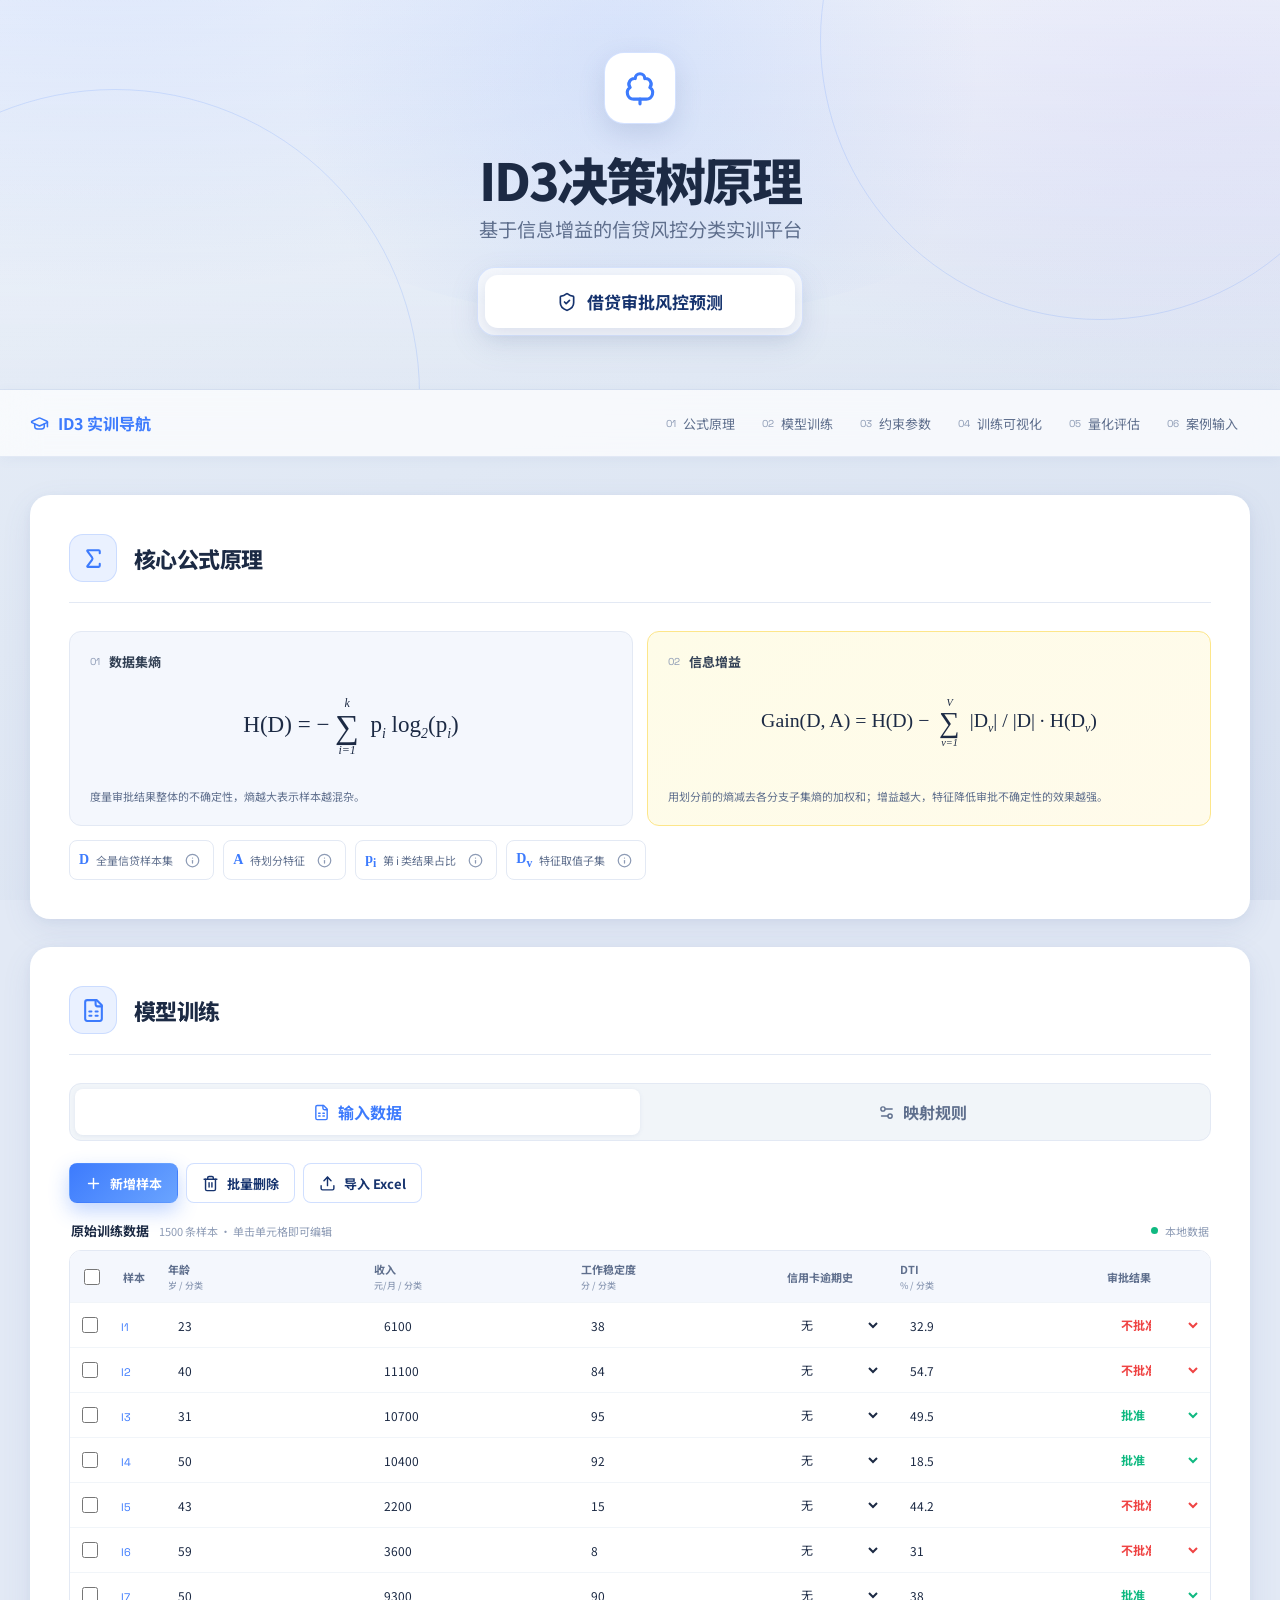
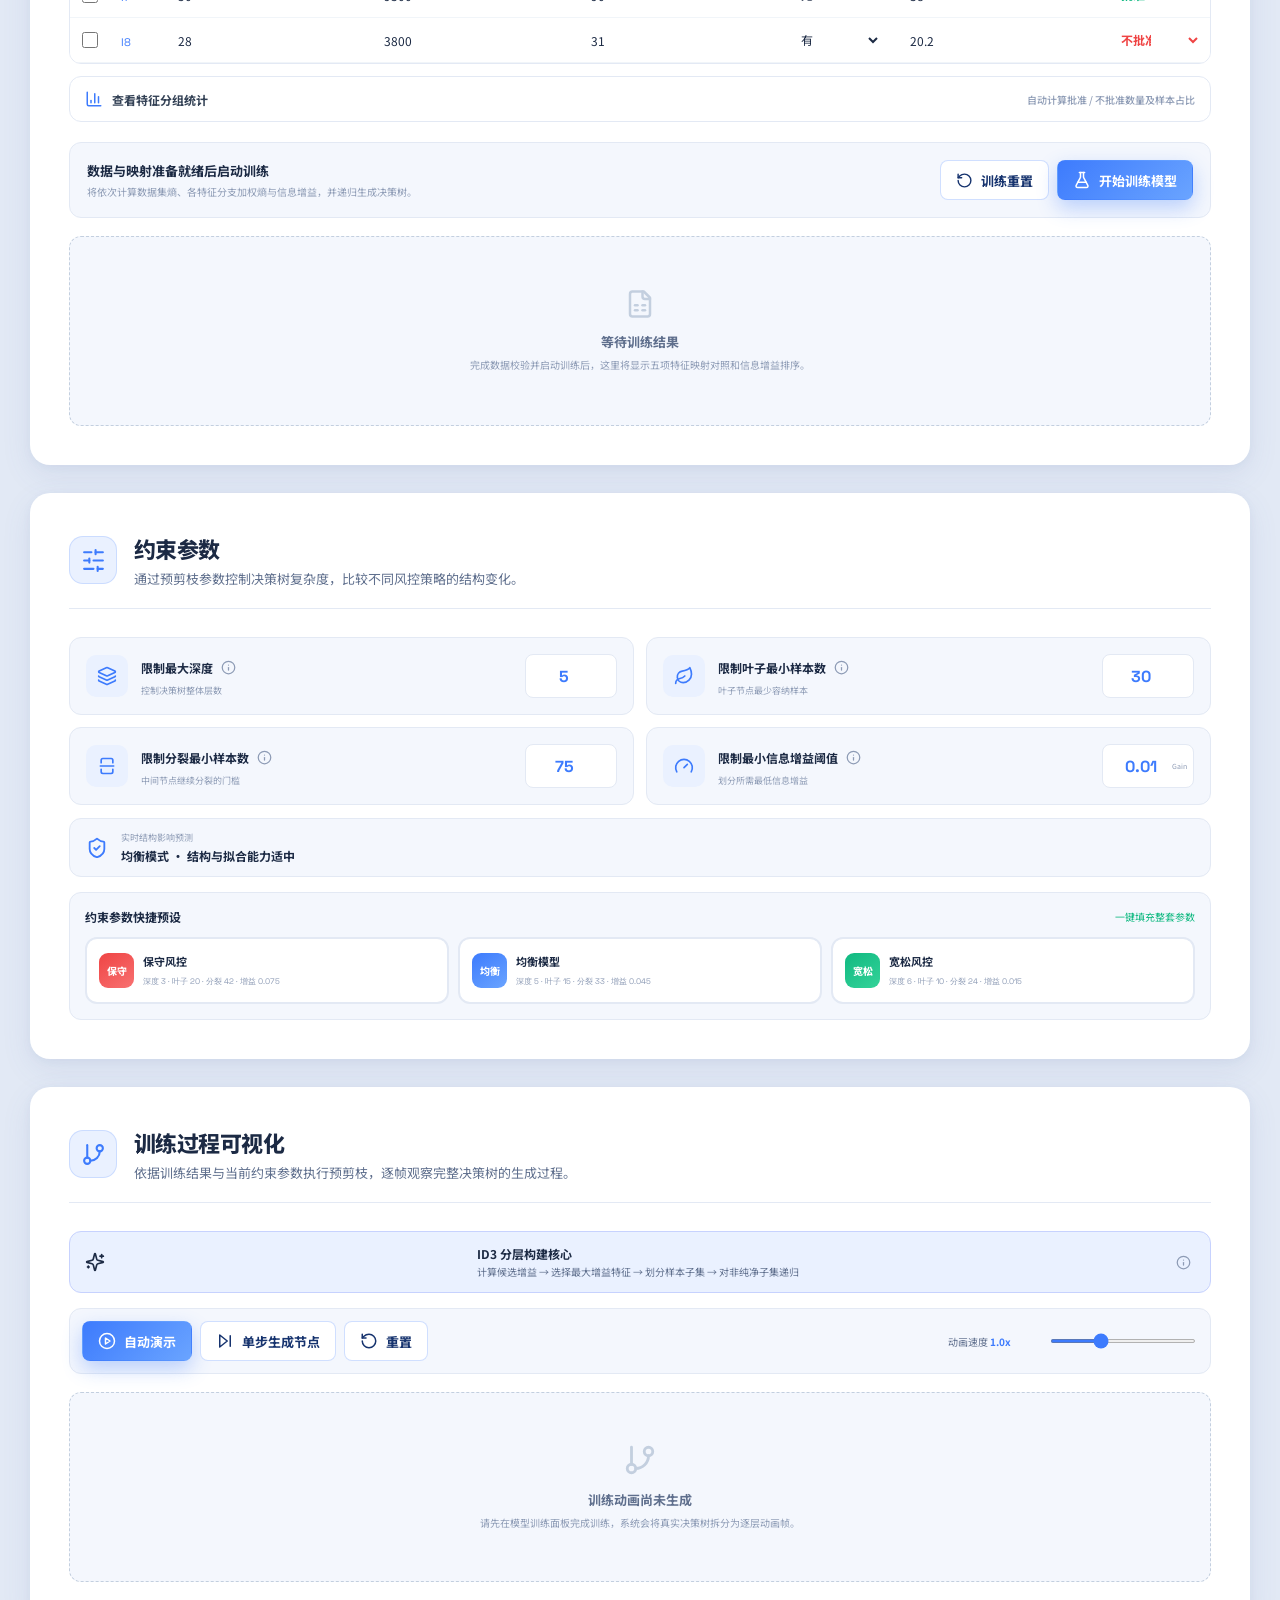
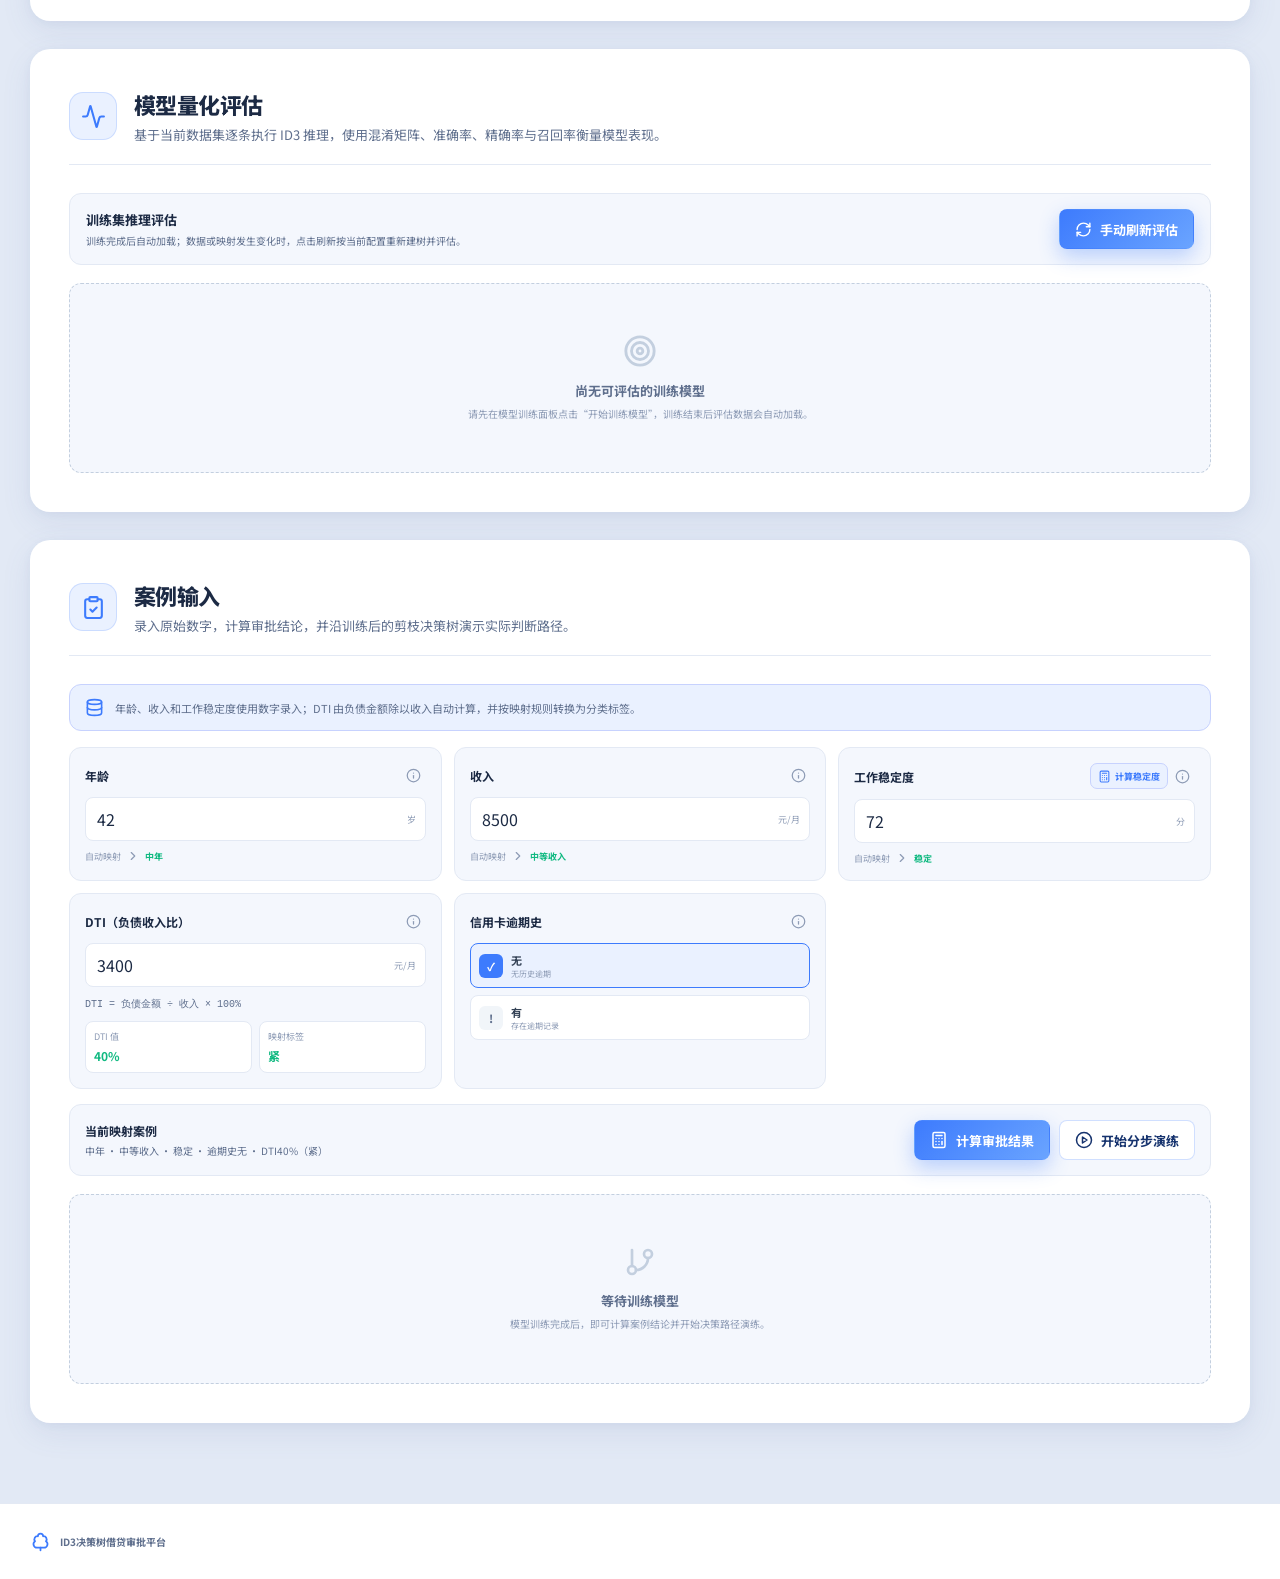
==== commit b81ea33e: "部署最新构建：浅色B端界面改版与排版修复" ====
--- a/index.html
+++ b/index.html
@@ -8,8 +8,9 @@
       content="ID3决策树借贷审批平台，提供信息增益演算、模型训练和贷款审批路径可视化。"
     />
     <title>ID3决策树借贷审批平台</title>
-    <script type="module" crossorigin src="./assets/index-4-mmwOND.js"></script>
-    <link rel="stylesheet" crossorigin href="./assets/index-SaxK7HKZ.css">
+    <script type="module" crossorigin src="./assets/index-CFF_LqDM.js"></script>
+    <link rel="modulepreload" crossorigin href="./assets/react-CxBdIq-d.js">
+    <link rel="stylesheet" crossorigin href="./assets/index-DUMFxz0K.css">
   </head>
   <body>
     <div id="root"></div>
--- a/assets/index-DUMFxz0K.css
+++ b/assets/index-DUMFxz0K.css
@@ -0,0 +1 @@
+@import"https://fonts.googleapis.com/css2?family=Noto+Sans+SC:wght@400;500;600;700;800&family=Space+Grotesk:wght@500;600;700&display=swap";:root{color-scheme:light;font-family:Noto Sans SC,Microsoft YaHei,Segoe UI,sans-serif;color:#1c2a44;background:#e2e9f5;font-synthesis:none;text-rendering:optimizeLegibility;--bg: #e2e9f5;--bg-deep: #d8e1f0;--panel: #ffffff;--panel-soft: #f4f7fd;--panel-raised: #ffffff;--line: #e3e9f4;--line-bright: #c9dafc;--text: #1c2a44;--muted: #5f6f8d;--muted-2: #8d9bb5;--primary: #3d7bfd;--primary-soft: #6aa4ff;--primary-bg: #eaf1ff;--navy: #16336e;--navy-soft: #1d4a9e;--accent: #e0447c;--cyan: #3d7bfd;--cyan-soft: #6aa4ff;--green: #10b981;--green-bg: #ecfdf5;--yellow: #f59e0b;--red: #ef4444;--red-bg: #fef2f2;--orange: #f59e0b;--radius: 20px;--shadow: 0 10px 30px rgba(88, 112, 165, .1), 0 2px 8px rgba(88, 112, 165, .06);--shadow-hover: 0 16px 40px rgba(88, 112, 165, .16), 0 4px 12px rgba(88, 112, 165, .08)}*{box-sizing:border-box}html{overflow-x:auto;scroll-behavior:smooth;scroll-padding-top:92px}body{min-width:1200px;margin:0;overflow-x:visible;background:radial-gradient(1000px 560px at 8% -6%,rgba(122,162,255,.26),transparent 62%),radial-gradient(860px 520px at 94% 10%,rgba(178,148,255,.15),transparent 60%),radial-gradient(760px 520px at 50% 110%,rgba(110,190,255,.18),transparent 62%),linear-gradient(158deg,#eaf0f9,#e0e8f4 46%,#d7e0f0);background-attachment:fixed;color:var(--text)}button,input,select,textarea{font:inherit}button,a{color:inherit}::selection{color:#fff;background:var(--primary)}::-webkit-scrollbar{width:9px;height:9px}::-webkit-scrollbar-track{background:transparent}::-webkit-scrollbar-thumb{border-radius:4px;background:#b8c5dc}::-webkit-scrollbar-thumb:hover{background:#8d9bb5}.app{min-height:100vh}.hero{position:relative;min-height:390px;overflow:hidden;border-bottom:1px solid rgba(163,184,222,.28);background:linear-gradient(180deg,#ffffff57,#fff0)}.hero:before{position:absolute;top:-180px;left:50%;width:900px;height:500px;border-radius:50%;background:radial-gradient(circle,rgba(122,162,255,.2),transparent 66%);content:"";transform:translate(-50%);pointer-events:none}.hero-inner{position:relative;z-index:2;display:flex;align-items:center;flex-direction:column;justify-content:center;width:min(1220px,calc(100% - 44px));margin:0 auto;padding-top:52px;text-align:center}.brand-mark{display:grid;flex:0 0 auto;width:72px;height:72px;margin:0 0 16px;place-items:center;border:1px solid rgba(61,123,253,.22);border-radius:20px;color:var(--primary);background:#fff;box-shadow:0 10px 26px #5870a52e}.hero-copy{width:100%;max-width:1100px}.hero-kicker{color:var(--accent);font-family:Space Grotesk,sans-serif;font-size:12px;font-weight:700;letter-spacing:.22em}.hero h1{margin:8px 0 5px;color:var(--text);font-size:clamp(32px,4vw,56px);font-weight:800;letter-spacing:-.045em;line-height:1.22}.hero-copy p{margin:0;color:var(--muted);font-size:clamp(16px,1.5vw,20px)}.header-tools{position:absolute;top:22px;right:0;display:flex;gap:8px}.header-tools button{display:inline-flex;align-items:center;gap:7px;padding:8px 12px;border:1px solid rgba(61,123,253,.2);border-radius:10px;color:var(--primary);background:#ffffffc7;cursor:pointer;transition:.2s ease}.header-tools button:hover{border-color:var(--primary);color:#fff;background:var(--primary)}.scene-switch{position:relative;z-index:2;display:flex;width:fit-content;margin:24px auto 0;padding:7px;border:1px solid rgba(61,123,253,.16);border-radius:18px;background:#ffffffa8;box-shadow:0 10px 30px #5870a51f}.scene-switch button{display:inline-flex;align-items:center;gap:10px;min-width:310px;justify-content:center;padding:14px 28px;border:0;border-radius:13px;font-size:17px;font-weight:700;color:var(--muted);background:transparent}.scene-switch button.active{color:var(--navy);background:#fff;box-shadow:0 6px 18px #5870a52e}.hero-orbit{position:absolute;border:1px solid rgba(61,123,253,.16);border-radius:50%;pointer-events:none}.orbit-one{top:-240px;right:-100px;width:560px;height:560px}.orbit-two{bottom:-310px;left:-190px;width:610px;height:610px}.section-nav{position:sticky;z-index:50;top:0;border-bottom:1px solid rgba(163,184,222,.25);background:#ffffffb8;-webkit-backdrop-filter:blur(18px);backdrop-filter:blur(18px);box-shadow:0 2px 12px #5870a50f}.section-nav-inner{display:flex;align-items:center;justify-content:space-between;width:min(1220px,calc(100% - 44px));min-height:66px;margin:0 auto}.nav-brand{display:flex;align-items:center;gap:9px;color:var(--primary);font-weight:700;white-space:nowrap}.nav-links{display:flex;align-items:center;gap:3px}.nav-links a{display:flex;align-items:center;gap:7px;padding:10px 12px;border-radius:8px;color:var(--muted);font-size:13px;text-decoration:none;transition:.2s ease}.nav-links a span{color:var(--muted-2);font-family:Space Grotesk,sans-serif;font-size:10px}.nav-links a:hover{color:var(--primary);background:var(--primary-bg)}.mobile-menu{display:none;padding:8px;border:1px solid var(--line);border-radius:8px;background:var(--panel)}.main-container{display:grid;gap:28px;width:min(1220px,calc(100% - 44px));margin:38px auto 80px}.panel{position:relative;padding:clamp(24px,3vw,38px);overflow:visible;border:1px solid rgba(255,255,255,.9);border-radius:var(--radius);background:var(--panel);box-shadow:var(--shadow);transition:transform .2s ease,box-shadow .2s ease}.panel:hover{transform:translateY(-1px);box-shadow:var(--shadow-hover)}.section-heading{display:flex;align-items:center;gap:17px;margin-bottom:28px;padding-bottom:20px;border-bottom:1px solid var(--line)}.section-icon{display:grid;flex:0 0 auto;width:48px;height:48px;place-items:center;border:1px solid rgba(61,123,253,.18);border-radius:14px;color:var(--primary);background:var(--primary-bg)}.eyebrow{display:block;margin-bottom:3px;color:var(--accent);font-family:Space Grotesk,sans-serif;font-size:10px;font-weight:700;letter-spacing:.15em}.section-heading h2{margin:0;color:var(--text);font-size:22px;font-weight:800;letter-spacing:-.025em}.section-heading p{margin:5px 0 0;color:var(--muted);font-size:13px}.button{display:inline-flex;align-items:center;justify-content:center;gap:8px;min-height:40px;padding:9px 15px;border:1px solid transparent;border-radius:8px;font-size:13px;font-weight:700;cursor:pointer;transition:transform .2s ease,box-shadow .2s ease,border-color .2s ease,background .2s ease}.button:hover:not(:disabled){transform:translateY(-1px)}.button:disabled{cursor:not-allowed;opacity:.48}.button-primary{color:#fff;background:linear-gradient(135deg,var(--primary),var(--primary-soft));box-shadow:0 8px 20px #3d7bfd52}.button-primary:hover:not(:disabled){box-shadow:0 10px 26px #3d7bfd6b}.button-secondary{border-color:#3d7bfd3d;color:var(--navy);background:#fff}.button-secondary:hover:not(:disabled){border-color:var(--primary);color:var(--primary);background:var(--primary-bg)}.button-ghost{border-color:transparent;color:var(--muted);background:#eef2fa}.button-ghost:hover:not(:disabled){color:var(--primary);background:var(--primary-bg)}.button-danger{border-color:#ef444459;color:#dc2626;background:var(--red-bg)}.tooltip-wrap{position:relative;display:inline-flex;vertical-align:middle}.tooltip-trigger{display:inline-grid;width:24px;height:24px;padding:0;place-items:center;border:0;border-radius:50%;color:var(--muted-2);background:transparent;cursor:help}.tooltip-trigger:hover,.tooltip-trigger:focus-visible{color:var(--primary);background:var(--primary-bg)}.tooltip-card{position:absolute;z-index:120;bottom:calc(100% + 10px);left:50%;display:none;width:260px;padding:13px 14px;border:1px solid var(--line);border-radius:10px;color:#4a5a78;background:#fff;box-shadow:0 8px 24px #5870a51f;font-size:12px;line-height:1.65;transform:translate(-50%)}.tooltip-card:after{position:absolute;top:100%;left:50%;border:6px solid transparent;border-top-color:#fff;content:"";transform:translate(-50%)}.tooltip-card strong{display:block;margin-bottom:4px;color:var(--primary)}.tooltip-card span{display:block}.tooltip-wrap:hover .tooltip-card,.tooltip-wrap:focus-within .tooltip-card{display:block}input,select,textarea{min-height:40px;border:1px solid var(--line);border-radius:8px;outline:0;color:var(--text);background:#fff;transition:border-color .2s ease,box-shadow .2s ease}input:focus,select:focus,textarea:focus{border-color:var(--primary);box-shadow:0 0 0 3px #3d7bfd26}select{padding:0 34px 0 11px}input{padding:0 11px}input[type=checkbox]{width:16px;min-height:16px;accent-color:var(--primary)}input[type=range]{height:4px;min-height:4px;padding:0;border:0;border-radius:4px;background:#e2e8f0;accent-color:var(--primary)}input[type=range]::-webkit-slider-thumb{width:14px;height:14px;border-radius:50%;background:var(--primary)}.tabs{display:grid;grid-template-columns:1fr 1fr;padding:5px;border:1px solid var(--line);border-radius:12px;background:#f1f5f9}.tabs button{display:flex;align-items:center;justify-content:center;gap:8px;padding:11px 18px;border:0;border-radius:8px;color:var(--muted);background:transparent;font-weight:700;cursor:pointer;transition:.2s ease}.tabs button.active{color:var(--primary);background:#fff;box-shadow:0 1px 4px #5870a51a}.tab-panel{padding-top:22px}.formula-stack{display:grid;grid-template-columns:repeat(2,minmax(0,1fr));gap:14px}.formula-card{position:relative;min-width:0;padding:20px;overflow:hidden;border:1px solid var(--line);border-radius:12px;background:var(--panel-soft);transition:border-color .2s ease,box-shadow .2s ease}.formula-card:hover{border-color:var(--primary);box-shadow:0 4px 14px #3d7bfd1f}.formula-card:after{display:none}.formula-card>div{display:flex;align-items:center;gap:9px}.formula-card>div>span{color:var(--muted-2);font-family:Space Grotesk,sans-serif;font-size:10px}.formula-card>div>strong{color:#334155;font-size:13px}.formula{min-height:92px;margin:14px 0 10px;padding:12px 4px;color:#1c2a44;font-family:Georgia,Times New Roman,serif;font-size:clamp(19px,1.8vw,25px);line-height:2.2;text-align:center}.math-sigma{display:inline-grid;grid-template-rows:auto auto auto;align-items:center;justify-items:center;margin:0 .25em;vertical-align:middle;line-height:1}.math-sigma-top,.math-sigma-bot{font-size:.52em;font-style:italic;line-height:1.1}.math-sigma-sym{font-size:1.45em;line-height:1}.formula sub,.formula sup{font-size:.6em;font-style:italic}.formula-card small{display:block;color:var(--muted);font-size:11px;line-height:1.65}.formula-gain{font-size:clamp(17px,1.55vw,23px)}.formula-core{border-color:#fde68a;background:linear-gradient(145deg,#fefce8,#fffbeb)}.formula-core:hover{border-color:#f59e0b;box-shadow:0 4px 14px #f59e0b26}.variable-legend{display:flex;flex-wrap:wrap;gap:9px;margin-top:14px}.variable-legend>span{display:flex;align-items:center;gap:7px;padding:7px 9px;border:1px solid var(--line);border-radius:8px;color:var(--muted);background:#fff;font-size:11px}.variable-legend b{color:var(--primary);font-family:Georgia,serif;font-size:14px}.principle-grid{display:grid;grid-template-columns:1fr 1fr 1.15fr;gap:13px;margin-top:21px}.principle-grid article{padding:17px;border:1px solid var(--line);border-radius:12px;background:var(--panel-soft)}.principle-index{color:var(--green);font-family:Space Grotesk,sans-serif;font-size:10px;font-weight:700;letter-spacing:.1em}.principle-grid h3{margin:6px 0 5px;color:var(--text);font-size:14px}.principle-grid p{margin:0;color:var(--muted);font-size:11px;line-height:1.7}.principle-grid .canvas-hint{border-color:#c7d2fe;color:var(--primary);background:var(--primary-bg)}.coin-demo{margin-top:15px;overflow:hidden;border:1px solid var(--line);border-radius:12px;background:#fff}.coin-demo>button{display:flex;align-items:center;justify-content:space-between;width:100%;padding:14px 17px;border:0;color:#334155;background:transparent;cursor:pointer}.coin-demo>button>span{display:flex;align-items:center;gap:12px}.coin-demo>button i{padding:3px 7px;border-radius:5px;color:#fff;background:var(--green);font-size:10px;font-style:normal;font-weight:800}.coin-content{display:grid;grid-template-columns:auto 1fr;gap:22px;padding:18px;border-top:1px solid var(--line)}.coin-visual{display:grid;grid-template-columns:repeat(5,32px);gap:7px}.coin-visual span{display:grid;width:32px;height:32px;place-items:center;border-radius:50%;font-size:11px;font-weight:800}.coin-visual .heads{color:#fff;background:var(--primary)}.coin-visual .tails{color:#92400e;background:#fde68a}.coin-content p{margin:0 0 7px;color:#4a5a78;font-size:12px}.coin-content code{display:block;color:var(--primary);font-family:Consolas,monospace;font-size:13px}.coin-content small{display:block;margin-top:7px;color:var(--muted-2);font-size:11px}.dataset-toolbar{display:flex;flex-wrap:wrap;gap:8px;margin-bottom:18px}.table-caption,.block-heading,.subheading{display:flex;align-items:center;justify-content:space-between;gap:14px}.table-caption{margin:0 2px 10px}.table-caption>div{display:flex;align-items:baseline;gap:10px}.table-caption strong{color:var(--text);font-size:13px}.table-caption span{color:var(--muted-2);font-size:11px}.status-dot{display:inline-flex;align-items:center;gap:7px;color:var(--green);font-size:11px}.status-dot i{width:7px;height:7px;border-radius:50%;background:var(--green)}.data-table-wrap,.mini-table-wrap{max-width:100%;overflow:auto;border:1px solid var(--line);border-radius:12px;background:#fff}.dataset-table-window{height:clamp(320px,46vh,460px);overflow-y:auto}.dataset-table-window .data-table{min-width:980px}.dataset-table-window .data-table th{position:sticky;z-index:3;top:0;box-shadow:0 1px var(--line)}.dataset-empty{display:grid;min-height:300px;place-items:center;color:var(--muted-2);font-size:12px}.data-table,.mini-table{width:100%;border-collapse:collapse;white-space:nowrap}.data-table th,.data-table td,.mini-table th,.mini-table td{border-bottom:1px solid #f1f5f9;text-align:left}.data-table th{padding:10px;color:var(--muted);background:var(--panel-soft);font-size:11px;font-weight:700}.data-table th small{display:block;margin-top:2px;color:var(--muted-2);font-size:9px;font-weight:500}.data-table td{padding:6px 8px;color:#334155;font-size:12px}.data-table tbody tr:hover{background:var(--panel-soft)}.data-table tbody tr:last-child td{border-bottom:0}.data-table td input:not([type=checkbox]),.data-table td select{width:100%;min-width:92px;min-height:32px;border-color:transparent;background:transparent;font-size:12px}.data-table td input:hover,.data-table td select:hover{border-color:var(--line);background:#fff}.row-id{color:var(--primary);font-family:Space Grotesk,sans-serif;font-size:11px}.perturb-bar{display:grid;grid-template-columns:1fr auto auto auto;align-items:center;gap:10px;margin-top:12px;padding:12px;border:1px dashed #c3cfdf;border-radius:12px;background:var(--panel-soft)}.perturb-bar>div{display:flex;align-items:center;gap:10px;color:var(--primary)}.perturb-bar>div span{display:grid;gap:2px}.perturb-bar strong{color:var(--text);font-size:12px}.perturb-bar>div span{color:var(--muted-2);font-size:10px}.perturb-bar select{min-width:118px}.stats-details{margin-top:12px;border:1px solid var(--line);border-radius:12px;background:#fff}.stats-details summary{display:flex;align-items:center;gap:9px;padding:13px 15px;color:#334155;font-size:12px;font-weight:700;cursor:pointer;list-style:none}.stats-details summary svg{color:var(--primary)}.stats-details summary span{margin-left:auto;color:var(--muted-2);font-size:10px;font-weight:500}.stats-grid{display:grid;grid-template-columns:repeat(4,1fr);gap:9px;padding:12px;border-top:1px solid var(--line)}.stats-grid article{padding:12px;border:1px solid var(--line);border-radius:8px;background:var(--panel-soft)}.stats-grid h4{margin:0 0 9px;color:var(--text);font-size:12px}.stat-line{display:grid;grid-template-columns:1fr;gap:2px;padding:6px 0;border-top:1px dashed #e2e8f0;font-size:10px}.stat-line strong{color:#4a5a78}.pass-text{color:var(--green)!important}.reject-text{color:var(--red)!important}.approval-select.approved-value{color:var(--green);font-weight:700}.approval-select.rejected-value{color:var(--red);font-weight:700}.mapping-intro,.visual-principle,.sample-note{display:flex;align-items:center;justify-content:space-between;gap:14px;margin-bottom:16px;padding:13px 15px;border:1px solid #c7d2fe;border-radius:12px;background:var(--primary-bg)}.mapping-intro>div,.visual-principle>div,.sample-note{display:flex;align-items:center;gap:11px;color:var(--primary)}.mapping-intro>div span,.visual-principle>div{display:grid;gap:2px}.mapping-intro>.mapping-intro-actions{display:flex;align-items:center;justify-content:flex-end;flex-wrap:wrap;gap:8px}.mapping-intro-actions .button{min-height:34px;padding:7px 10px;font-size:10px}.mapping-intro-actions .validation-badge{display:inline-flex;white-space:nowrap}.mapping-intro strong,.visual-principle strong{color:var(--text);font-size:12px}.mapping-intro>div span,.visual-principle span{color:var(--muted);font-size:10px}.validation-badge{padding:5px 9px;border:1px solid rgba(16,185,129,.3);border-radius:20px;color:var(--green);background:var(--green-bg);font-size:10px}.validation-badge.error{border-color:#ef444459;color:var(--red);background:var(--red-bg)}.mapping-grid{display:grid;grid-template-columns:repeat(2,minmax(0,1fr));gap:12px}.mapping-card{min-width:0;padding:16px;border:1px solid var(--line);border-radius:12px;background:var(--panel-soft)}.mapping-card-head{display:flex;align-items:center;justify-content:space-between;margin-bottom:13px}.mapping-card-head>div{display:grid;gap:2px}.mapping-card-head span{color:var(--text);font-size:13px;font-weight:700}.mapping-card-head small{color:var(--muted-2);font-size:9px}.mapping-section-title{display:flex;align-items:baseline;justify-content:space-between;gap:12px;margin-bottom:8px}.mapping-section-title span{color:#4a5a78;font-size:11px;font-weight:700}.mapping-section-title small{color:var(--muted-2);font-size:9px}.rule-table{display:grid;gap:6px}.rule-header,.rule-row{display:grid;grid-template-columns:minmax(80px,1fr) minmax(104px,1.15fr) minmax(104px,1.15fr);align-items:center;gap:8px}.rule-header{color:var(--muted-2);font-size:9px;text-align:center}.rule-header span:first-child{text-align:left}.rule-row strong{color:#4a5a78;font-size:11px}.rule-row input{width:100%;min-width:0;min-height:38px;padding:0 8px;text-align:center;font-size:12px}.range-section{margin-top:16px;padding-top:13px;border-top:1px dashed #c3cfdf}.range-controls{display:grid;gap:10px}.range-controls label{display:grid;gap:8px;padding:9px 10px;border:1px solid var(--line);border-radius:8px;background:#fff}.range-controls label span{display:flex;align-items:center;justify-content:space-between;gap:10px;color:var(--muted);font-size:10px}.range-controls em{color:#4a5a78;font-style:normal}.range-controls b{color:var(--primary);font-family:Space Grotesk,sans-serif;font-size:10px;white-space:nowrap}.mapping-preview{display:flex;flex-wrap:wrap;gap:5px;margin-top:14px;padding-top:12px;border-top:1px dashed #c3cfdf}.mapping-preview>span{width:100%;color:var(--muted-2);font-size:9px}.mapping-preview code{padding:4px 6px;border-radius:5px;color:var(--primary);background:var(--primary-bg);font-family:Consolas,monospace;font-size:9px}.mapping-actions{display:flex;gap:5px;margin-top:11px}.mapping-actions .button{flex:1;min-height:32px;padding:5px;font-size:10px}.validation-list{display:grid;gap:5px;margin-top:13px;padding:12px 14px;border:1px solid rgba(239,68,68,.35);border-radius:10px;color:#b91c1c;background:var(--red-bg);font-size:11px}.validation-list span:before{margin-right:7px;color:var(--red);content:"•"}.training-action{display:flex;align-items:center;justify-content:space-between;gap:20px;margin-top:20px;padding:17px;border:1px solid var(--line);border-radius:12px;background:var(--panel-soft)}.training-action>div:first-child{display:grid;gap:4px}.training-action strong{color:var(--text);font-size:13px}.training-action span{color:var(--muted-2);font-size:10px}.training-action>div:last-child{display:flex;gap:8px}.spinner{width:16px;height:16px;border:2px solid rgba(255,255,255,.4);border-top-color:#fff;border-radius:50%;animation:spin .7s linear infinite}@keyframes spin{to{transform:rotate(360deg)}}.training-progress{margin-top:14px;padding:16px;border:1px solid var(--line);border-radius:12px;background:#fff}.progress-head{display:flex;align-items:center;justify-content:space-between;color:var(--muted);font-size:11px}.progress-head span{display:flex;align-items:center;gap:8px}.progress-head i{width:7px;height:7px;border-radius:50%;background:var(--green)}.progress-head i.pulse{animation:pulse 1.1s ease-in-out infinite}@keyframes pulse{50%{box-shadow:0 0 0 6px #10b98126;opacity:.6}}.progress-head strong{color:var(--primary);font-family:Space Grotesk,sans-serif}.progress-track{height:6px;margin-top:9px;overflow:hidden;border-radius:4px;background:#e2e8f0}.progress-track i{display:block;height:100%;border-radius:inherit;background:linear-gradient(90deg,var(--primary),var(--primary-soft));transition:width .25s ease}.training-log{max-height:160px;margin-top:12px;overflow:auto;font-family:Consolas,monospace}.training-log p{display:flex;gap:9px;margin:4px 0;color:var(--muted);font-size:10px}.training-log p span{color:var(--muted-2)}.empty-state{display:grid;min-height:190px;margin-top:18px;padding:28px;place-items:center;align-content:center;border:1px dashed #c3cfdf;border-radius:12px;color:var(--muted-2);background:var(--panel-soft);text-align:center}.empty-state>div{margin-bottom:8px;color:#c3cfdf}.empty-state strong{color:var(--muted);font-size:13px}.empty-state p{max-width:470px;margin:5px 0 0;color:var(--muted-2);font-size:10px;line-height:1.7}.training-results{display:grid;min-width:0;gap:15px;margin-top:18px}.result-block,.chart-card,.metrics-panel,.layer-log-card,.iteration-panel{min-width:0;padding:16px;border:1px solid var(--line);border-radius:12px;background:var(--panel-soft)}.block-heading{margin-bottom:12px}.block-heading>div>span{color:var(--muted-2);font-family:Space Grotesk,sans-serif;font-size:9px;font-weight:700;letter-spacing:.1em}.block-heading h3{margin:2px 0 0;color:var(--text);font-size:13px}.block-heading em,.subheading em{color:var(--green);font-size:10px;font-style:normal}.conversion-table{max-height:310px}.conversion-table .data-table{border-collapse:separate;border-spacing:0}.conversion-table thead tr:first-child th{position:sticky;top:0;z-index:4;box-shadow:inset 0 -1px var(--line)}.conversion-table thead tr:nth-child(2) th{position:sticky;top:36px;z-index:3;box-shadow:0 -2px var(--panel-soft),inset 0 -1px var(--line)}.conversion-table .converted{color:#3d7bfd9e;font-weight:700}.training-output-grid{display:grid;grid-template-columns:1.1fr .9fr;gap:14px}.gain-chart{display:grid;gap:13px;padding:12px 2px}.gain-row{display:grid;grid-template-columns:100px 1fr 56px;align-items:center;gap:10px}.gain-label{display:flex;align-items:center;gap:5px;color:#4a5a78;font-size:11px}.gain-label em{padding:2px 5px;border-radius:4px;color:#fff;background:var(--primary);font-size:8px;font-style:normal;font-weight:800}.gain-track{height:14px;overflow:hidden;border-radius:4px;background:#e2e8f0}.gain-fill{height:100%;border-radius:inherit;background:linear-gradient(90deg,#86b0ff,#bcd6ff);transition:width .5s ease}.gain-row>strong{color:var(--primary);font-family:Space Grotesk,sans-serif;font-size:11px;text-align:right}.metrics-grid{display:grid;grid-template-columns:repeat(3,1fr);gap:8px}.metric-card{display:grid;min-width:0;gap:5px;padding:12px;border:1px solid var(--line);border-radius:10px;background:#fff}.metric-card span{overflow:hidden;color:var(--muted-2);font-size:9px;text-overflow:ellipsis;white-space:nowrap}.metric-card strong{overflow:hidden;color:var(--text);font-family:Space Grotesk,Noto Sans SC,sans-serif;font-size:16px;text-overflow:ellipsis;white-space:nowrap}.metric-cyan{border-top-color:var(--primary)}.metric-cyan strong{color:var(--primary)}.metric-green{border-top-color:var(--green)}.metric-green strong{color:var(--green)}.metric-yellow{border-top-color:var(--yellow)}.metric-yellow strong{color:#d97706}.metric-red{border-top-color:var(--red)}.metric-red strong{color:var(--red)}.gain-detail-list{display:grid;grid-template-columns:1fr 1fr;gap:5px 15px;margin-top:11px}.gain-detail-list>div{display:flex;justify-content:space-between;padding-bottom:5px;border-bottom:1px dashed #e2e8f0;color:var(--muted);font-size:10px}.gain-detail-list strong{color:#4a5a78;font-family:Space Grotesk,sans-serif}.visual-principle{margin-bottom:15px}.animation-controls{display:flex;align-items:center;justify-content:space-between;gap:18px;margin-bottom:15px;padding:12px;border:1px solid var(--line);border-radius:12px;background:var(--panel-soft)}.animation-controls>div{display:flex;gap:8px}.speed-control{display:grid;grid-template-columns:auto 150px;align-items:center;gap:11px;min-width:250px}.speed-control span{color:var(--muted);font-size:10px}.speed-control strong{color:var(--primary)}.tree-shell{overflow:hidden;border:1px solid var(--line);border-radius:12px;background:#fff}.tree-toolbar{display:flex;align-items:center;justify-content:space-between;gap:16px;padding:11px 13px;border-bottom:1px solid var(--line);background:#fff}.tree-toolbar>div:first-child{display:grid;gap:2px}.tree-toolbar strong{color:var(--text);font-size:12px}.tree-toolbar span{color:var(--muted-2);font-size:9px}.toolbar-actions{display:flex;gap:5px}.toolbar-actions>button:not(.button){display:grid;width:35px;height:35px;padding:0;place-items:center;border:1px solid var(--line);border-radius:8px;color:var(--muted);background:#fff;cursor:pointer;transition:.2s ease}.toolbar-actions>button:hover{border-color:var(--primary);color:var(--primary);background:var(--primary-bg)}.tree-toolbar .button{min-height:35px;padding:6px 9px;font-size:10px}.tree-viewport{width:100%;overflow:hidden;background:linear-gradient(rgba(88,112,165,.035) 1px,transparent 1px),linear-gradient(90deg,rgba(88,112,165,.035) 1px,transparent 1px),var(--panel-soft);background-size:auto,28px 28px,28px 28px,auto;cursor:grab}.tree-viewport:active{cursor:grabbing}.tree-viewport svg{display:block;width:100%;height:auto;min-height:360px;touch-action:none;-webkit-user-select:none;user-select:none}.tree-compact .tree-viewport svg{min-height:300px}.svg-tree-node{cursor:pointer;transition:opacity .2s ease}.svg-tree-node:hover{opacity:.86}.visual-grid{display:grid;grid-template-columns:1.05fr .95fr;gap:13px;margin-top:13px}.entropy-chart-card{grid-column:1 / -1}.subheading{margin-bottom:12px}.subheading>span{color:var(--text);font-size:12px;font-weight:700}.subheading>svg{color:var(--primary)}.layer-timeline{display:flex;gap:4px;margin-bottom:12px}.layer-timeline button{display:grid;flex:1;gap:4px;justify-items:center;padding:7px 3px;border:0;border-radius:7px;color:var(--muted-2);background:#fff;border:1px solid var(--line);cursor:pointer;transition:.2s ease}.layer-timeline button i{display:grid;width:20px;height:20px;place-items:center;border:1px solid var(--line);border-radius:50%;font-size:9px;font-style:normal}.layer-timeline button span{font-size:8px}.layer-timeline button.active{color:var(--primary);background:var(--primary-bg);border-color:#c7d2fe}.layer-timeline button.active i{border-color:var(--primary);color:#fff;background:var(--primary)}.layer-timeline button.complete{color:var(--green)}.layer-timeline button.complete i{border-color:#10b98166;background:var(--green-bg)}.layer-log-lines{display:grid;max-height:230px;gap:7px;overflow:auto}.layer-log-lines>div{display:grid;grid-template-columns:auto 1fr;gap:2px 8px;padding:8px;border-left:2px solid var(--primary);background:#fff;border-radius:0 8px 8px 0}.layer-log-lines>div>span{grid-row:1 / 3;padding:2px 5px;border-radius:4px;color:#fff;background:var(--primary);font-size:8px;font-weight:800;align-self:start}.layer-log-lines p{margin:0;color:#334155;font-size:10px}.layer-log-lines small{color:var(--muted-2);font-size:9px}.gain-chart.compact{gap:10px}.gain-chart.compact .gain-row{grid-template-columns:78px 1fr 48px}.chart-footnote{color:var(--muted-2);font-size:9px}.chart-placeholder{display:grid;min-height:160px;place-items:center;color:var(--muted-2);font-size:10px}.line-chart{display:block;width:100%;max-height:220px}.grid-line{stroke:#e2e8f0;stroke-dasharray:3 4}.axis-line{stroke:#c3cfdf}.axis-label{fill:var(--muted-2);font-family:Space Grotesk,sans-serif;font-size:10px}.entropy-line-glow{fill:none;stroke:#3d7bfd1f;stroke-width:10px}.entropy-line{fill:none;stroke:var(--primary);stroke-width:2.5px}.line-dot{fill:#fff;stroke:var(--primary);stroke-width:2px}.active-dot{fill:var(--green);stroke:#a7f3d0;stroke-width:2px}.iteration-panel{margin-top:13px}.sample-note{justify-content:flex-start}.sample-note p{margin:0;color:var(--muted);font-size:11px}.sample-input-grid{display:grid;grid-template-columns:repeat(4,1fr);gap:12px}.sample-field{min-width:0;padding:15px;border:1px solid var(--line);border-radius:12px;background:var(--panel-soft)}.field-title{display:flex;align-items:center;justify-content:space-between;margin-bottom:10px}.field-title label{color:var(--text);font-size:12px;font-weight:700}.field-title-actions{display:flex;align-items:center;gap:3px}.stability-calculator-trigger{display:inline-flex;align-items:center;gap:4px;min-height:26px;padding:4px 7px;border:1px solid #c7d2fe;border-radius:7px;color:var(--primary);background:var(--primary-bg);font-size:9px;font-weight:700;white-space:nowrap;cursor:pointer;transition:border-color .2s ease,background .2s ease}.stability-calculator-trigger:hover,.stability-calculator-trigger:focus-visible{border-color:var(--primary);background:#dce9ff}.mini-toggle{display:grid;grid-template-columns:1fr 1fr;gap:3px;margin-bottom:9px;padding:3px;border-radius:7px;background:#e2e8f0}.mini-toggle button{padding:6px 4px;border:0;border-radius:5px;color:var(--muted);background:transparent;font-size:9px;cursor:pointer}.mini-toggle button.active{color:var(--primary);background:#fff;box-shadow:0 1px 3px #5870a51a}.sample-field>select,.number-map-input>div{width:100%}.sample-field>select{min-height:44px}.number-map-input>div{position:relative}.number-map-input input{width:100%;min-height:44px;padding-right:55px}.number-map-input>div span{position:absolute;top:50%;right:10px;color:var(--muted-2);font-size:9px;transform:translateY(-50%)}.number-map-input p{display:flex;align-items:center;gap:5px;margin:8px 0 0;color:var(--muted-2);font-size:9px}.number-map-input strong{color:var(--green)}.overdue-options{display:grid;gap:7px}.overdue-options button{display:flex;align-items:center;gap:8px;padding:8px;border:1px solid var(--line);border-radius:8px;text-align:left;background:#fff;cursor:pointer;transition:.2s ease}.overdue-options button>span{display:grid;width:24px;height:24px;place-items:center;border-radius:6px;color:var(--muted);background:#f1f5f9;font-size:11px;font-weight:800}.overdue-options button>div{display:grid}.overdue-options strong{color:#334155;font-size:11px}.overdue-options small{color:var(--muted-2);font-size:8px}.overdue-options button.active{border-color:var(--primary);background:var(--primary-bg)}.overdue-options button.active>span{color:#fff;background:var(--primary)}.sample-shortcuts,.sample-library{display:flex;align-items:center;flex-wrap:wrap;gap:8px;margin-top:13px;padding:12px;border:1px solid var(--line);border-radius:12px;background:var(--panel-soft)}.sample-shortcuts>span{display:flex;align-items:center;gap:7px;margin-right:4px;color:var(--muted);font-size:11px}.sample-shortcuts svg{color:var(--primary)}.template-低{border-color:#10b98173}.template-中{border-color:#f59e0b73}.template-高{border-color:#ef444473}.sample-library{justify-content:flex-end}.sample-library>div{display:grid;flex:1;min-width:230px;grid-template-columns:auto minmax(180px,1fr);align-items:center;gap:9px;margin-right:auto}.sample-library label{color:var(--muted);font-size:10px}.batch-results{margin-top:13px;padding:14px;border:1px solid var(--line);border-radius:12px;background:#fff}.mini-table th,.mini-table td{padding:8px 10px;color:#4a5a78;font-size:10px}.mini-table th{color:var(--muted);background:var(--panel-soft)}.parameter-grid{display:grid;grid-template-columns:1fr 1fr;gap:12px}.parameter-card{display:grid;grid-template-columns:auto 1fr auto;align-items:center;gap:13px;padding:16px;border:1px solid var(--line);border-radius:12px;background:var(--panel-soft)}.parameter-icon{display:grid;width:42px;height:42px;place-items:center;border-radius:10px;color:var(--primary);background:var(--primary-bg)}.parameter-copy{display:grid;gap:4px}.parameter-copy>div{display:flex;align-items:center;gap:3px}.parameter-copy label{color:var(--text);font-size:12px;font-weight:700}.parameter-copy>span{color:var(--muted-2);font-size:9px}.parameter-copy>small{color:var(--green);font-size:9px}.parameter-input{position:relative}.parameter-input input{width:92px;min-height:44px;padding-right:10px;color:var(--primary);font-family:Space Grotesk,sans-serif;font-size:16px;font-weight:700;text-align:center}.parameter-input span{position:absolute;top:50%;right:7px;color:var(--muted-2);font-size:7px;transform:translateY(-50%)}.parameter-input.invalid input{border-color:var(--red);color:var(--red);background:var(--red-bg);box-shadow:0 0 0 2px #ef444414}.parameter-input .parameter-error{display:block;max-width:110px;margin-top:4px;color:var(--red);font-size:8px;line-height:1.35;text-align:right}.structure-impact{display:flex;align-items:center;gap:13px;margin-top:13px;padding:12px 16px;border:1px solid var(--line);border-radius:12px;background:var(--panel-soft)}.structure-impact>div{display:grid;gap:3px}.structure-impact>div>span{color:var(--muted-2);font-size:9px;text-transform:uppercase}.structure-impact strong{color:var(--text);font-size:12px}.structure-impact p{margin:0;color:var(--muted);font-size:10px}.structure-impact.balanced svg{color:var(--primary)}.structure-impact.conservative svg{color:var(--green)}.structure-impact.loose svg{color:var(--yellow)}.structure-impact.invalid{border-color:#ef444461;background:var(--red-bg)}.structure-impact.invalid svg,.structure-impact.invalid strong{color:var(--red)}.preset-section{margin-top:15px;padding:15px;border:1px solid var(--line);border-radius:12px;background:var(--panel-soft)}.preset-grid{display:grid;grid-template-columns:repeat(3,1fr);gap:9px}.preset-grid button{display:grid;grid-template-columns:auto 1fr;gap:6px 9px;padding:14px 12px;border:2px solid var(--line);border-radius:12px;color:inherit;text-align:left;background:#fff;cursor:pointer;transition:.2s ease}.preset-grid button:hover{border-color:var(--primary);background:var(--primary-bg);transform:translateY(-1px)}.preset-grid button>span{display:grid;grid-row:1 / 3;width:35px;height:35px;place-items:center;border-radius:9px;color:#fff;background:linear-gradient(145deg,var(--primary),var(--primary-soft));font-size:10px;font-weight:800}.preset-grid button:nth-child(1)>span{background:linear-gradient(145deg,#ef4444,#f87171)}.preset-grid button:nth-child(3)>span{background:linear-gradient(145deg,#10b981,#34d399)}.preset-grid button>div{display:grid;gap:2px}.preset-grid strong{color:var(--text);font-size:11px}.preset-grid small{color:var(--muted-2);font-size:8px}.preset-grid i{grid-column:2;color:var(--muted-2);font-family:Space Grotesk,sans-serif;font-size:8px;font-style:normal}.scheme-manager{display:flex;align-items:flex-end;justify-content:space-between;gap:18px;margin-top:12px;padding:13px 15px;border:1px dashed #c3cfdf;border-radius:12px}.scheme-manager>div{display:flex;align-items:center;gap:7px}.scheme-manager label{color:var(--muted);font-size:10px}.scheme-manager input,.scheme-manager select{min-width:210px}.calculate-banner{display:flex;align-items:center;justify-content:space-between;gap:20px;padding:19px 21px;border:1px solid #c7d2fe;border-radius:12px;background:linear-gradient(90deg,var(--primary-bg),#ffffff)}.calculate-banner>div{display:grid;gap:3px}.calculate-banner span{color:var(--muted-2);font-family:Space Grotesk,sans-serif;font-size:9px;font-weight:700;letter-spacing:.1em}.calculate-banner strong{color:var(--text);font-size:14px}.calculate-banner p{margin:0;color:var(--muted);font-size:10px}.calculate-banner .button{min-width:160px;min-height:48px;font-size:14px}.decision-card{display:grid;grid-template-columns:auto 1fr auto;align-items:center;gap:17px;margin-top:16px;padding:20px;border:1px solid;border-radius:14px}.decision-card.approved{border-color:#10b98166;background:linear-gradient(90deg,var(--green-bg),rgba(236,253,245,.4))}.decision-card.rejected{border-color:#ef444466;background:linear-gradient(90deg,var(--red-bg),rgba(254,242,242,.4))}.decision-icon{display:grid;width:62px;height:62px;place-items:center;border-radius:14px}.approved .decision-icon{color:var(--green);background:#10b9811a}.rejected .decision-icon{color:var(--red);background:#ef44441a}.decision-card>div:nth-child(2) span{color:var(--muted);font-size:10px}.decision-card h3{margin:2px 0;font-size:25px}.approved h3{color:#059669}.rejected h3{color:#dc2626}.decision-card p{margin:0;color:var(--muted);font-size:10px}.decision-card>strong{padding:8px 13px;border-radius:20px;font-size:12px}.approved>strong{color:#059669;background:#10b9811a}.rejected>strong{color:#dc2626;background:#ef44441a}.path-card{display:flex;align-items:center;gap:15px;margin-top:11px;padding:12px;border:1px solid var(--line);border-radius:10px;background:var(--panel-soft)}.path-card>div:first-child{display:flex;align-items:center;gap:7px;color:var(--primary);font-size:10px;white-space:nowrap}.path-flow{display:flex;flex-wrap:wrap;align-items:center;gap:5px}.path-flow span{padding:5px 8px;border:1px solid var(--line);border-radius:6px;color:#4a5a78;background:#fff;font-size:9px}.path-flow span:not(:last-child):after{margin-left:8px;color:var(--muted-2);content:"→"}.path-flow span:last-child{border-color:#10b98173;color:#059669;background:var(--green-bg)}.transcript-toolbar{display:flex;align-items:center;gap:8px;margin-top:16px;padding:12px;border:1px solid var(--line);border-radius:10px;background:var(--panel-soft)}.transcript-toolbar>div{display:flex;flex:1;align-items:center;gap:9px;color:var(--primary)}.transcript-toolbar>div span{display:grid;color:var(--muted-2);font-size:9px}.transcript-toolbar strong{color:var(--text);font-size:11px}.calculation-steps{display:grid;margin-top:13px}.calculation-step{display:grid;grid-template-columns:48px 1fr;gap:0}.step-rail{display:flex;align-items:center;flex-direction:column}.step-rail span{display:grid;flex:0 0 auto;width:34px;height:34px;place-items:center;border:1px solid var(--primary);border-radius:50%;color:var(--primary);background:#fff;font-family:Space Grotesk,sans-serif;font-size:10px;font-weight:700}.step-rail i{width:1px;height:100%;background:linear-gradient(var(--primary),#e2e8f0)}.calculation-step:last-child .step-rail i{background:linear-gradient(var(--primary),transparent)}.step-content{margin-bottom:13px;padding:17px;border:1px solid var(--line);border-radius:12px;background:var(--panel-soft)}.step-heading{display:flex;align-items:center;justify-content:space-between;gap:16px;padding-bottom:12px;border-bottom:1px solid var(--line)}.step-heading small{color:var(--muted-2);font-family:Space Grotesk,sans-serif;font-size:8px;letter-spacing:.1em}.step-heading h3{margin:2px 0 0;color:var(--text);font-size:13px}.step-heading em{padding:6px 9px;border-radius:6px;color:#a16207;background:#fef9c3;font-family:Space Grotesk,sans-serif;font-size:10px;font-style:normal}.math-block{display:grid;gap:6px;margin-top:13px}.math-block h4,.math-block p{margin:0;color:var(--muted);font-size:10px}.math-block code,.math-conclusion code{display:block;padding:7px 9px;overflow-x:auto;border-left:2px solid #c3cfdf;color:#4a5a78;background:#fff;font-family:Consolas,monospace;font-size:10px;line-height:1.55}.math-block code b,.math-conclusion code b{color:var(--primary)}.partition-grid{display:grid;grid-template-columns:repeat(auto-fit,minmax(180px,1fr));gap:8px;margin-top:11px}.partition-grid>div{display:grid;gap:3px;padding:10px;border:1px solid var(--line);border-radius:8px;background:#fff}.partition-grid strong{color:#334155;font-size:10px}.partition-grid span,.partition-grid small{color:var(--muted-2);font-size:8px}.partition-grid code{color:var(--primary);font-family:Consolas,monospace;font-size:9px}.math-conclusion{display:grid;gap:6px;margin-top:11px;padding:11px;border:1px solid #fde68a;border-radius:9px;background:#fefce8}.math-conclusion>span{color:#a16207;font-size:9px}.math-conclusion p{margin:3px 0 0;color:#92400e;font-size:10px}.math-conclusion p strong{color:#059669}.tree-result-heading{display:flex;align-items:center;justify-content:space-between;margin:25px 0 11px}.tree-result-heading>div{display:flex;align-items:center;gap:10px;color:var(--primary)}.tree-result-heading span{display:grid;gap:2px}.tree-result-heading strong{color:var(--text);font-size:13px}.tree-result-heading span{color:var(--muted-2);font-size:9px}.modal-backdrop{position:fixed;z-index:200;top:0;right:0;bottom:0;left:0;display:grid;padding:20px;place-items:center;background:#5870a573;-webkit-backdrop-filter:blur(6px);backdrop-filter:blur(6px)}.modal{width:min(650px,100%);max-height:min(82vh,720px);overflow:auto;border:1px solid var(--line);border-radius:16px;background:#fff;box-shadow:0 20px 50px #5870a52e}.modal-header{position:sticky;z-index:2;top:0;display:flex;align-items:center;justify-content:space-between;padding:16px 18px;border-bottom:1px solid var(--line);background:#fff}.modal-header h3{margin:0;color:var(--text);font-size:15px}.modal-header button{display:grid;width:32px;height:32px;padding:0;place-items:center;border:0;border-radius:8px;color:var(--muted);background:#f1f5f9;cursor:pointer}.modal-header button:hover{color:var(--red);background:var(--red-bg)}.modal-body{padding:18px}.node-detail-grid{display:grid;grid-template-columns:repeat(4,1fr);gap:8px;margin-bottom:12px}.node-detail-grid>div{display:grid;gap:4px;padding:11px;border:1px solid var(--line);border-radius:8px;background:var(--panel-soft)}.node-detail-grid span{color:var(--muted-2);font-size:9px}.node-detail-grid strong{color:var(--primary);font-size:12px}.inline-notice{padding:9px 11px;border:1px solid #fde68a;border-radius:8px;color:#a16207;background:#fefce8;font-size:10px}.validation-modal p{margin:0 0 10px;color:var(--muted);font-size:12px}.validation-modal ol{display:grid;gap:6px;max-height:390px;margin:0;padding:11px 11px 11px 34px;overflow:auto;border:1px solid rgba(239,68,68,.25);border-radius:9px;color:#b91c1c;background:var(--red-bg);font-size:11px}.validation-modal small{display:block;margin-top:8px;color:var(--muted-2)}.toast{position:fixed;z-index:300;right:24px;bottom:24px;display:flex;align-items:center;gap:14px;max-width:min(430px,calc(100vw - 32px));padding:13px 15px;border:1px solid;border-radius:10px;box-shadow:0 10px 30px #5870a524;font-size:11px;animation:toast-in .25s ease both}@keyframes toast-in{0%{opacity:0;transform:translateY(12px)}}.toast-success{border-color:#10b98166;color:#047857;background:var(--green-bg)}.toast-error{border-color:#ef444466;color:#b91c1c;background:var(--red-bg)}.toast-info{border-color:#c7d2fe;color:var(--primary);background:var(--primary-bg)}.toast button{display:grid;width:25px;height:25px;padding:0;place-items:center;border:0;border-radius:6px;color:inherit;background:#5870a50f;cursor:pointer}footer{display:flex;align-items:center;justify-content:space-between;gap:20px;padding:27px max(22px,calc((100% - 1220px)/2));border-top:1px solid var(--line);color:var(--muted-2);background:#fff;font-size:10px}footer>div{display:flex;align-items:center;gap:9px;color:var(--muted);font-weight:700}footer svg{color:var(--primary)}footer p{margin:0}.exit-pure-mode{position:fixed;z-index:150;right:20px;top:20px;display:flex;align-items:center;gap:8px;padding:10px 14px;border:1px solid transparent;border-radius:9px;color:#fff;background:linear-gradient(90deg,var(--primary),var(--primary-soft));font-size:11px;font-weight:800;cursor:pointer;box-shadow:0 4px 14px #3d7bfd4d}.pure-mode .teaching-control,.pure-mode .section-nav,.pure-mode .dataset-toolbar,.pure-mode .perturb-bar,.pure-mode .mapping-actions,.pure-mode .scheme-manager,.pure-mode .transcript-toolbar,.pure-mode .tabs{display:none!important}.pure-mode .hero{min-height:320px}.pure-mode .tab-panel{padding-top:0}.pure-mode .main-container{width:min(1460px,calc(100% - 36px))}.evaluation-toolbar{display:flex;align-items:center;justify-content:space-between;gap:18px;padding:15px 16px;border:1px solid var(--line);border-radius:12px;background:var(--panel-soft)}.evaluation-toolbar>div:first-child{display:grid;gap:4px}.evaluation-toolbar strong{color:var(--text);font-size:13px}.evaluation-toolbar span{color:var(--muted);font-size:10px}.evaluation-toolbar>div:last-child{display:flex;flex-shrink:0;gap:8px}.evaluation-stale,.imbalance-banner{display:flex;align-items:center;gap:9px;margin-top:13px;padding:11px 13px;border:1px solid #fde68a;border-radius:10px;color:#a16207;background:#fefce8;font-size:10px;line-height:1.6}.evaluation-stale svg,.imbalance-banner svg{flex:0 0 auto}.evaluation-content{display:grid;min-width:0;gap:14px;margin-top:14px}.evaluation-main-grid{display:grid;grid-template-columns:minmax(0,1.14fr) minmax(280px,.86fr);gap:14px}.confusion-card,.evaluation-metric-card{min-width:0;padding:16px;border:1px solid var(--line);border-radius:12px;background:#fff;transition:transform .2s ease,box-shadow .2s ease}.evaluation-metric-card:hover{transform:translateY(-2px);box-shadow:var(--shadow-hover)}.confusion-table-wrap{max-width:100%;overflow-x:auto;border:1px solid var(--line);border-radius:10px}.confusion-table{width:100%;min-width:560px;border-collapse:collapse}.confusion-table th,.confusion-table td{padding:11px;border-right:1px solid var(--line);border-bottom:1px solid var(--line);text-align:center}.confusion-table tr:last-child>*{border-bottom:0}.confusion-table tr>*:last-child{border-right:0}.confusion-table thead th{color:var(--muted);background:var(--panel-soft);font-size:10px}.confusion-table tbody th{width:145px;color:#4a5a78;background:var(--panel-soft);font-size:10px}.pass-heading{color:#059669!important}.reject-heading{color:#dc2626!important}.matrix-cell{min-width:175px}.matrix-cell>div{display:flex;align-items:center;justify-content:center;gap:4px}.matrix-cell>div>strong{color:var(--muted);font-size:10px}.matrix-cell>b{display:block;margin:5px 0 2px;font-family:Space Grotesk,sans-serif;font-size:24px}.matrix-cell>span{color:var(--muted-2);font-size:9px}.matrix-tp,.matrix-tn{background:#10b9810d}.matrix-tp>b,.matrix-tn>b{color:#059669}.matrix-fp,.matrix-fn{background:#ef44440d}.matrix-fp>b,.matrix-fn>b{color:#dc2626}.class-balance{display:flex;align-items:center;justify-content:space-between;gap:10px;margin-top:10px;color:var(--muted);font-size:9px}.evaluation-metric-grid{display:grid;min-width:0;gap:10px}.evaluation-metric-card{display:grid;gap:7px;border-top-width:2px}.evaluation-metric-card>div{display:flex;align-items:center;justify-content:space-between;gap:7px}.evaluation-metric-card>div>span{color:#4a5a78;font-size:10px;font-weight:700}.evaluation-metric-card>strong{color:var(--text);font-family:Space Grotesk,sans-serif;font-size:32px}.evaluation-metric-card code{width:fit-content;padding:4px 6px;border-radius:5px;color:var(--muted);background:#f1f5f9;font-size:9px}.evaluation-metric-card p{margin:0;color:var(--muted-2);font-size:9px;line-height:1.6}.metric-tone-cyan{border-top-color:var(--primary);background:linear-gradient(135deg,#4f6ef7,#6aa4ff)}.metric-tone-cyan>strong{color:#fff}.metric-tone-cyan>div>span{color:#ffffffeb}.metric-tone-cyan code{color:#ffffffe0;background:#ffffff29}.metric-tone-cyan p{color:#ffffffd1}.metric-tone-green{border-top-color:var(--green)}.metric-tone-green>strong{color:var(--green)}.metric-tone-yellow{border-top-color:var(--yellow)}.metric-tone-yellow>strong{color:#d97706}.imbalance-modal{display:grid;justify-items:center;gap:12px;text-align:center}.imbalance-modal>svg{color:var(--yellow)}.imbalance-modal p{margin:0;color:var(--muted);font-size:11px;line-height:1.7}.imbalance-modal strong{color:#d97706}.spin-icon{animation:spin .8s linear infinite}@media(max-width:900px){.evaluation-main-grid{grid-template-columns:1fr}.evaluation-metric-grid{grid-template-columns:repeat(3,minmax(0,1fr))}}@media(max-width:600px){.mapping-intro{align-items:stretch;flex-direction:column}.mapping-intro>.mapping-intro-actions{justify-content:space-between}.evaluation-toolbar{align-items:stretch;flex-direction:column}.evaluation-toolbar>div:last-child{display:grid;grid-template-columns:1fr}.evaluation-metric-grid{grid-template-columns:1fr}.class-balance{align-items:flex-start;flex-direction:column}}@media(max-width:1080px){.hero-inner{justify-content:center}.hero h1{font-size:clamp(32px,5vw,48px)}.nav-brand{display:none}.section-nav-inner{justify-content:center}.formula-stack{grid-template-columns:1fr}.formula-card{display:grid;grid-template-columns:170px 1fr;align-items:center}.formula-card>small{grid-column:2}.formula{min-height:0;margin:3px 0;text-align:left}.mapping-grid{grid-template-columns:1fr}.mapping-card{display:block}.mapping-card-head{margin-bottom:13px}.mapping-preview{margin-top:14px;padding-top:12px;border-top:1px dashed #c3cfdf}.mapping-actions{grid-column:1 / -1;margin:0}.stats-grid,.sample-input-grid{grid-template-columns:1fr 1fr}.parameter-grid{grid-template-columns:1fr}}@media(min-width:601px)and (max-width:1080px){#training,#training .tab-panel{min-width:0}.dataset-table-window .data-table{width:100%;min-width:0;table-layout:fixed}.dataset-table-window .data-table th,.dataset-table-window .data-table td{padding-right:5px;padding-left:5px;overflow:hidden}.dataset-table-window .data-table th{white-space:normal}.dataset-table-window .data-table td input:not([type=checkbox]),.dataset-table-window .data-table td select{min-width:0;padding-right:4px;padding-left:4px;font-size:11px}.dataset-table-window .data-table th:nth-child(1){width:5%}.dataset-table-window .data-table th:nth-child(2){width:7%}.dataset-table-window .data-table th:nth-child(3){width:12%}.dataset-table-window .data-table th:nth-child(4){width:15%}.dataset-table-window .data-table th:nth-child(5){width:15%}.dataset-table-window .data-table th:nth-child(6){width:18%}.dataset-table-window .data-table th:nth-child(7){width:12%}.dataset-table-window .data-table th:nth-child(8){width:16%}}@media(max-width:820px){.hero{min-height:370px}.hero-inner{align-items:center;padding-top:46px}.brand-mark{width:58px;height:58px;margin:0 0 14px;border-radius:14px}.brand-mark svg{width:29px}.header-tools{top:17px}.header-tools button{padding:7px 9px;font-size:0}.header-tools button svg{width:17px}.scene-switch{margin-top:24px}.scene-switch button{min-width:min(310px,calc(100vw - 70px))}.section-nav-inner{justify-content:space-between}.nav-brand{display:flex}.mobile-menu{display:grid;place-items:center}.nav-links{position:absolute;top:calc(100% + 1px);right:18px;left:18px;display:none;padding:8px;border:1px solid var(--line);border-radius:12px;background:#fff;box-shadow:var(--shadow-hover)}.nav-links.open{display:grid;grid-template-columns:1fr 1fr}.principle-grid,.training-output-grid,.visual-grid{grid-template-columns:1fr}.entropy-chart-card{grid-column:auto}.stats-grid,.perturb-bar{grid-template-columns:1fr 1fr}.perturb-bar>div{grid-column:1 / -1}.mapping-card{display:block}.rule-header,.rule-row{grid-template-columns:minmax(66px,.8fr) minmax(96px,1fr) minmax(96px,1fr)}.mapping-card-head{margin-bottom:13px}.mapping-preview,.mapping-actions{margin-top:12px}.animation-controls{align-items:stretch;flex-direction:column}.speed-control{grid-template-columns:auto 1fr;min-width:0}.tree-toolbar{align-items:flex-start;flex-direction:column}.toolbar-actions{width:100%}.toolbar-actions .button{margin-right:auto}.sample-library{justify-content:flex-start}.sample-library>div{width:100%;flex-basis:100%}.preset-grid{grid-template-columns:1fr}.scheme-manager{align-items:stretch;flex-direction:column}.scheme-manager>div{display:grid;grid-template-columns:auto 1fr auto}.scheme-manager>div:last-child{grid-template-columns:auto 1fr}.scheme-manager input,.scheme-manager select{min-width:0;width:100%}.node-detail-grid{grid-template-columns:1fr 1fr}}@media(max-width:600px){.hero-inner,.section-nav-inner,.main-container{width:min(100% - 24px,1220px)}.main-container{grid-template-columns:minmax(0,1fr);min-width:0}#training,#training .tab-panel,.panel,.data-table-wrap{min-width:0;max-width:100%}.hero{min-height:400px}.hero-inner{align-items:center;flex-direction:column;padding-top:68px;text-align:center}.brand-mark{margin:0 0 12px}.hero h1{font-size:30px;line-height:1.25}.hero-copy p{font-size:14px}.hero-kicker{font-size:9px}.header-tools{right:50%;transform:translate(50%)}.scene-switch{margin-top:21px}.scene-switch button{padding:12px 18px;font-size:14px}.panel{padding:20px 15px;border-radius:14px}.section-heading{align-items:flex-start;margin-bottom:22px}.section-icon{width:42px;height:42px}.section-heading h2{font-size:20px}.formula-card{display:block}.formula{text-align:center}.principle-grid,.stats-grid,.sample-input-grid,.parameter-grid,.coin-content{grid-template-columns:1fr}.coin-visual{justify-content:center}.dataset-toolbar{display:grid;grid-template-columns:1fr 1fr}.dataset-toolbar .button:first-child{grid-column:1 / -1}.perturb-bar{grid-template-columns:1fr}.perturb-bar>div{grid-column:auto}.training-action{align-items:stretch;flex-direction:column}.training-action>div:last-child{display:grid;grid-template-columns:1fr 1.2fr}.metrics-grid{grid-template-columns:1fr 1fr}.animation-controls>div{display:grid;grid-template-columns:1fr 1fr}.animation-controls>div .button:first-child{grid-column:1 / -1}.tree-viewport svg{min-height:300px}.sample-shortcuts{align-items:stretch}.sample-shortcuts>span{width:100%}.sample-shortcuts .button{flex:1}.sample-library>div{grid-template-columns:1fr}.sample-library>.button{flex:1 1 calc(50% - 8px)}.parameter-card{grid-template-columns:auto 1fr}.parameter-input{grid-column:1 / -1}.parameter-input input{width:100%}.scheme-manager>div,.scheme-manager>div:last-child{grid-template-columns:1fr}.calculate-banner{align-items:stretch;flex-direction:column}.decision-card{grid-template-columns:auto 1fr}.decision-card>strong{grid-column:1 / -1;text-align:center}.path-card,.transcript-toolbar{align-items:flex-start;flex-wrap:wrap}.transcript-toolbar>div{flex-basis:100%}.calculation-step{grid-template-columns:35px 1fr}.step-rail span{width:28px;height:28px}.step-content{padding:13px}.step-heading{align-items:flex-start;flex-direction:column;gap:7px}.partition-grid{grid-template-columns:1fr}.tree-result-heading>div{align-items:flex-start}.tooltip-card{left:auto;right:-10px;width:min(260px,calc(100vw - 50px));transform:none}.tooltip-card:after{right:15px;left:auto}footer{align-items:flex-start;flex-direction:column}.toast{right:16px;bottom:16px}}.unbounded-value{display:grid;min-height:38px;place-items:center;border:1px dashed rgba(61,123,253,.45);border-radius:7px;color:var(--primary);background:var(--primary-bg);font-size:10px}.training-gain-card{margin-top:15px}.case-input-grid{grid-template-columns:repeat(3,minmax(0,1fr))}.dti-formula{margin:10px 0;color:var(--muted);font-family:Consolas,monospace;font-size:10px}.dti-derived{display:grid;grid-template-columns:1fr 1fr;gap:7px}.dti-derived span{display:grid;gap:4px;padding:8px;border:1px solid var(--line);border-radius:8px;color:var(--muted-2);background:#fff;font-size:9px}.dti-derived strong{color:var(--green);font-size:12px}.stability-calculator{display:grid;gap:15px}.stability-calculator-intro{margin:0;color:var(--muted);font-size:11px;line-height:1.7}.stability-score-groups{display:grid;gap:12px}.stability-score-group{min-width:0;margin:0;padding:12px;border:1px solid var(--line);border-radius:10px;background:#fff}.stability-score-group legend{padding:0 7px;color:var(--text);font-size:12px;font-weight:700}.stability-score-group>div{display:grid;gap:7px;margin-top:2px}.stability-score-option{display:flex;align-items:center;justify-content:space-between;gap:12px;width:100%;min-height:38px;padding:8px 10px;border:1px solid var(--line);border-radius:8px;color:#4a5a78;background:var(--panel-soft);font-size:11px;text-align:left;cursor:pointer;transition:border-color .2s ease,color .2s ease,background .2s ease}.stability-score-option:hover,.stability-score-option:focus-visible{border-color:#3d7bfd8c;color:var(--primary)}.stability-score-option.selected{border-color:#10b9818c;color:#047857;background:var(--green-bg)}.stability-selection-box{display:grid;flex:0 0 18px;width:18px;height:18px;place-items:center;border:1px solid #c3cfdf;border-radius:4px;color:#fff;background:#fff}.stability-score-option.selected .stability-selection-box{border-color:var(--green);background:var(--green)}.stability-calculator-actions{display:flex;align-items:center;justify-content:space-between;gap:12px;padding-top:3px}.stability-calculator-actions>span{color:var(--muted);font-size:10px}.case-action-bar{display:flex;align-items:center;justify-content:space-between;gap:18px;margin-top:15px;padding:15px;border:1px solid var(--line);border-radius:12px;background:var(--panel-soft)}.case-action-bar>div{display:flex;align-items:center;gap:9px}.case-action-bar>div:first-child{align-items:flex-start;flex-direction:column;gap:4px}.case-action-bar strong{color:var(--text);font-size:12px}.case-action-bar span{color:var(--muted);font-size:10px}.case-tree-heading{display:flex;align-items:center;gap:10px;margin:18px 0 10px;color:var(--primary)}.case-tree-heading>div{display:grid;gap:2px}.case-tree-heading strong{color:var(--text);font-size:13px}.case-tree-heading span{color:var(--muted);font-size:10px}.highlighted-tree-edge{stroke-dasharray:12 7;animation:path-flow-highlight 1s linear infinite}.highlighted-tree-node{filter:drop-shadow(0 2px 4px rgba(245,158,11,.4))}@keyframes path-flow-highlight{to{stroke-dashoffset:-19}}@media(max-width:820px){.case-input-grid{grid-template-columns:1fr 1fr}.case-action-bar{align-items:stretch;flex-direction:column}.case-action-bar>div:last-child{display:grid;grid-template-columns:1fr 1fr}}@media(max-width:600px){.case-input-grid{grid-template-columns:1fr}.stability-calculator-actions{align-items:stretch;flex-direction:column}.case-action-bar>div:last-child{grid-template-columns:1fr}}@media print{:root{color-scheme:light}body{color:#1f2937;background:#fff}.hero{min-height:auto;border:0;background:#fff}.hero-inner{padding:24px 0}.hero h1{color:#4f6ef7}.brand-mark,.scene-switch,.section-nav,.header-tools,.teaching-control,footer,.exit-pure-mode,.toast{display:none!important}.main-container{display:block;width:100%;margin:0}.panel{break-inside:avoid;margin:0 0 18px;border:1px solid #9ca3af;color:#1f2937;background:#fff;box-shadow:none}.panel *{color:#1f2937!important;box-shadow:none!important}.tree-shell,.tree-viewport{background:#f4f7fd!important}}
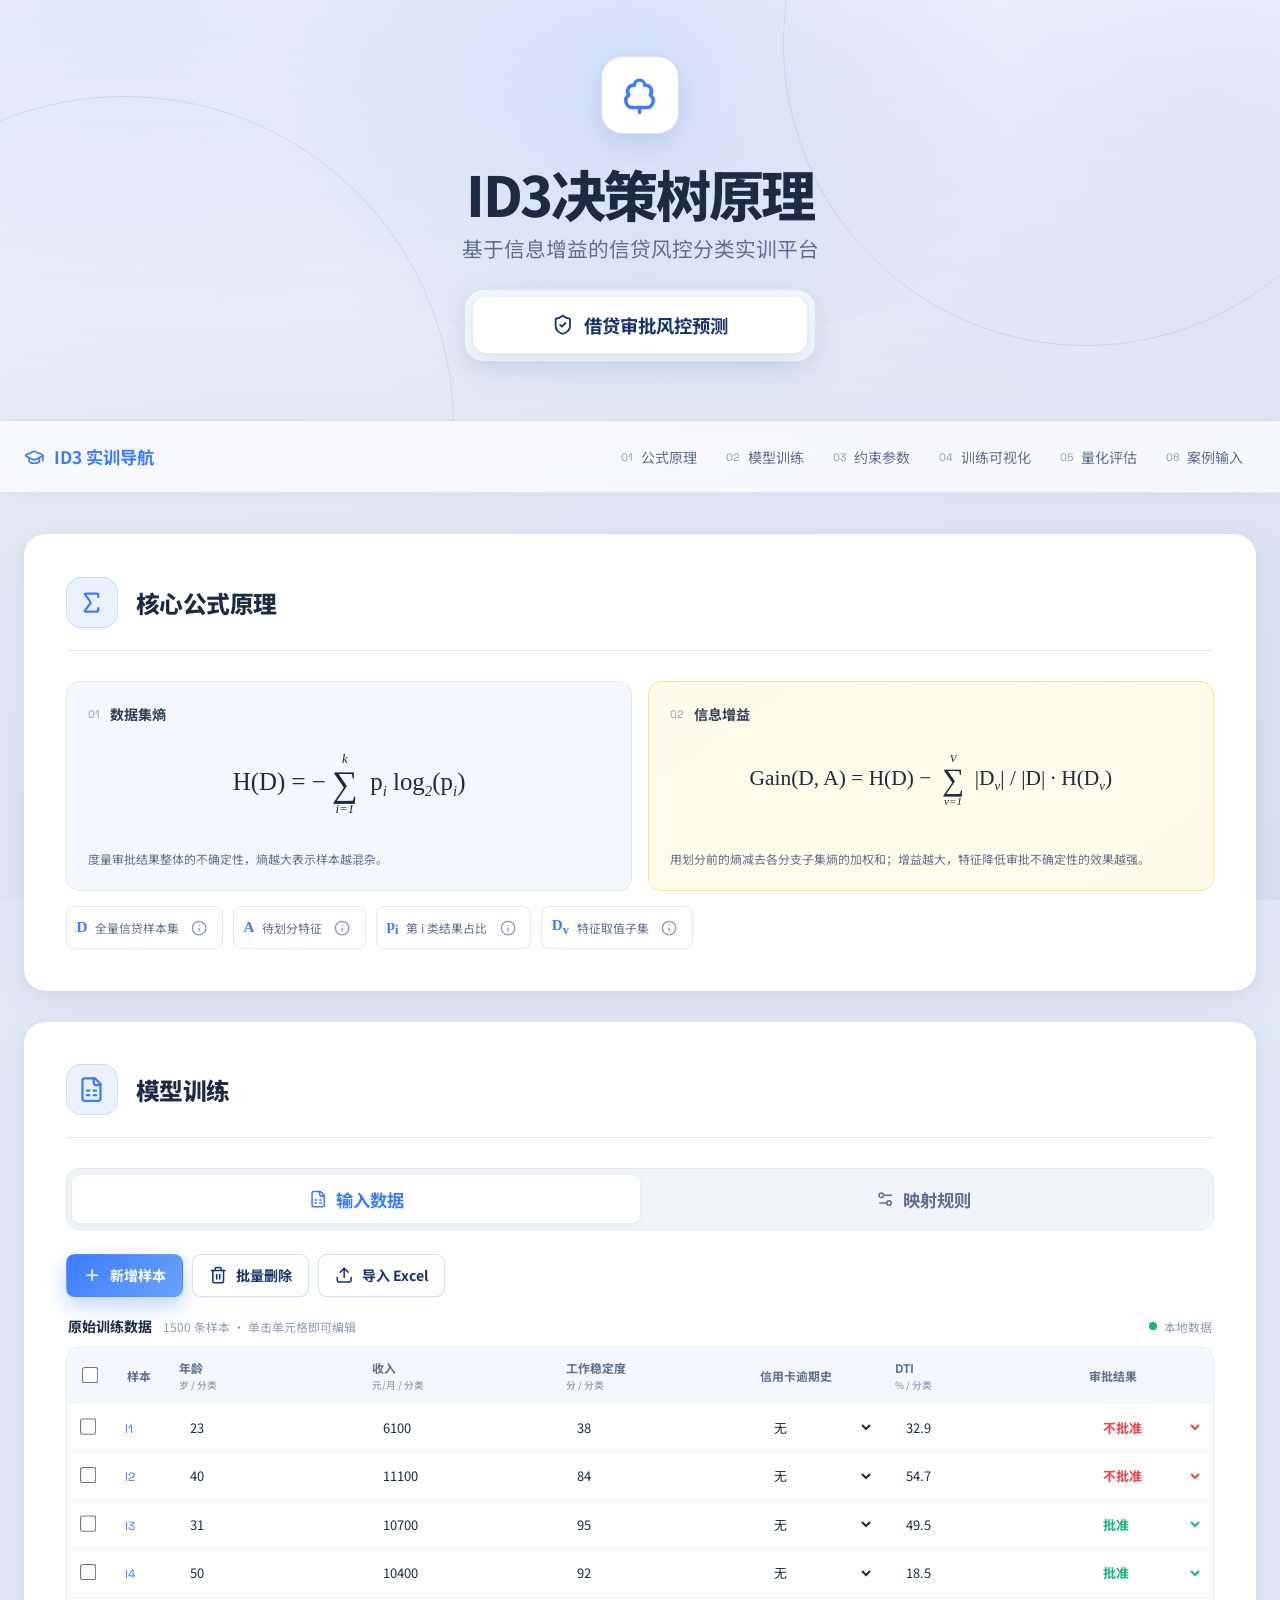
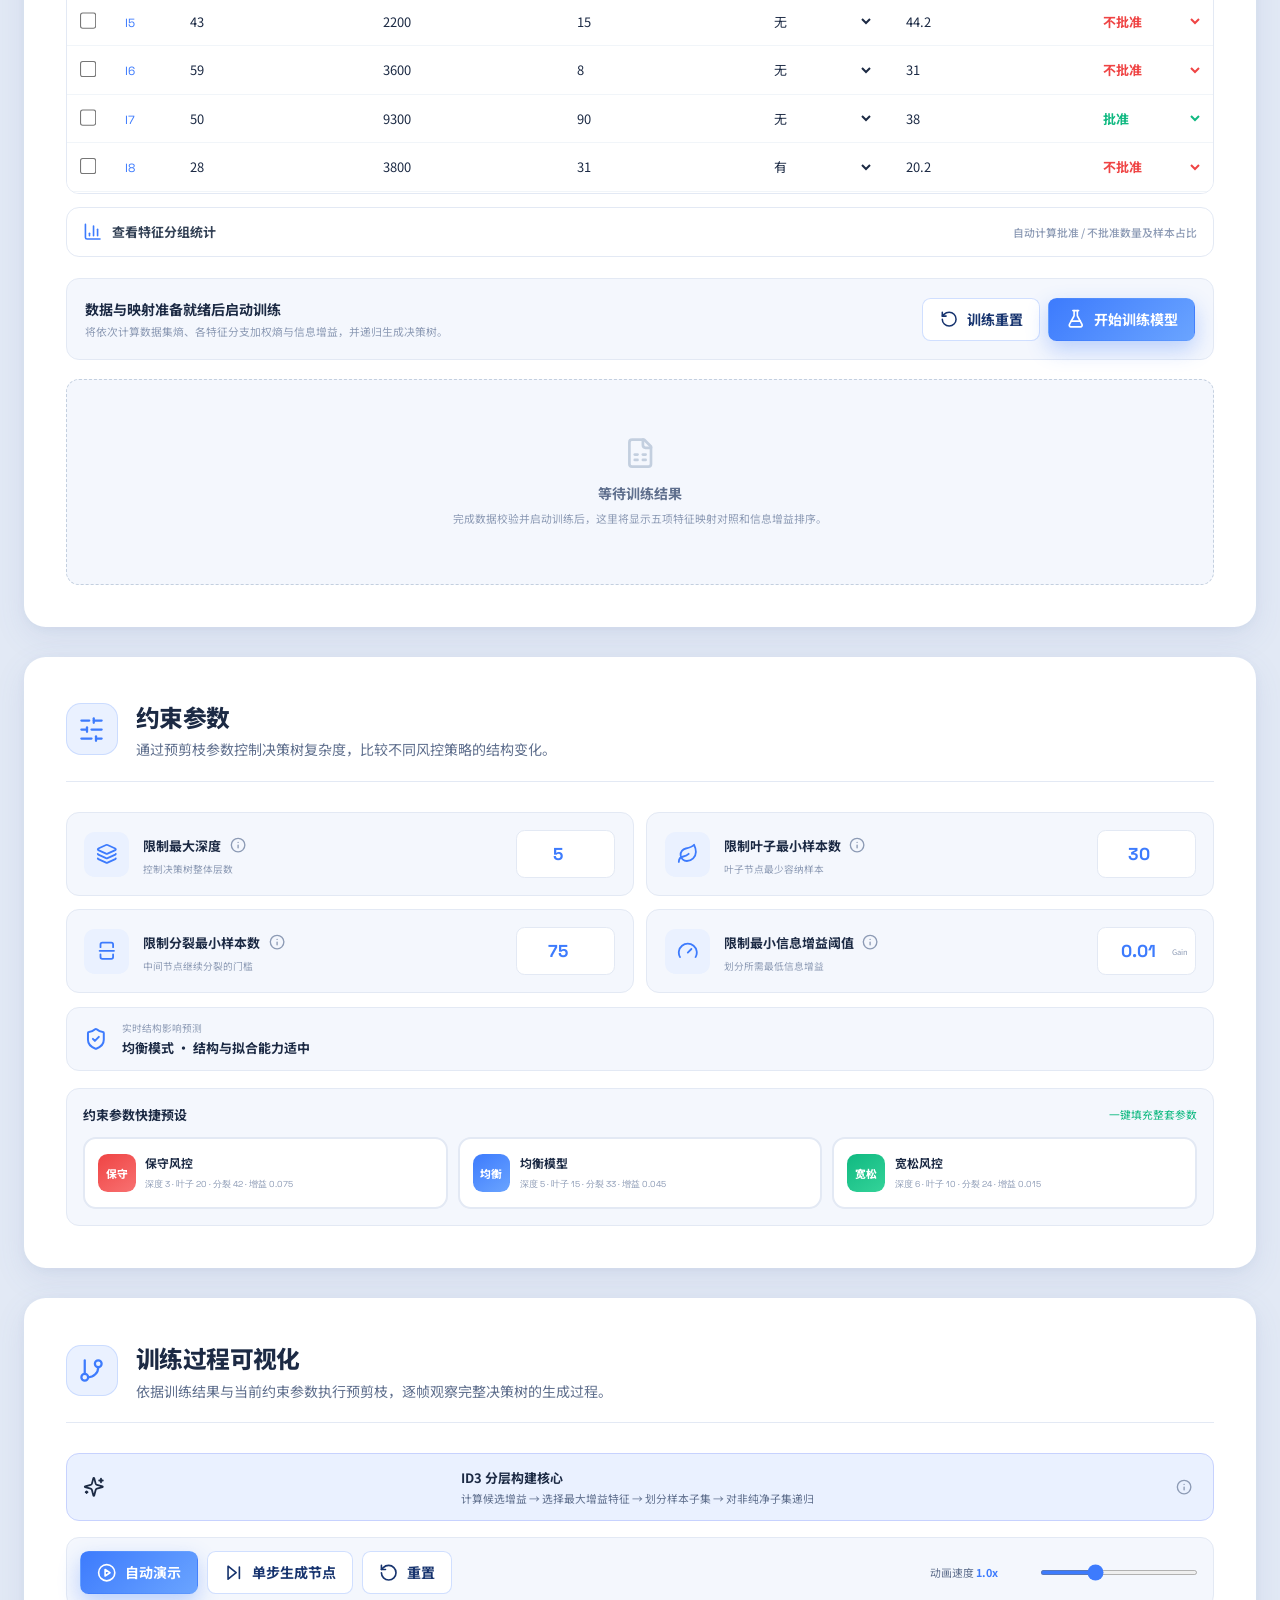
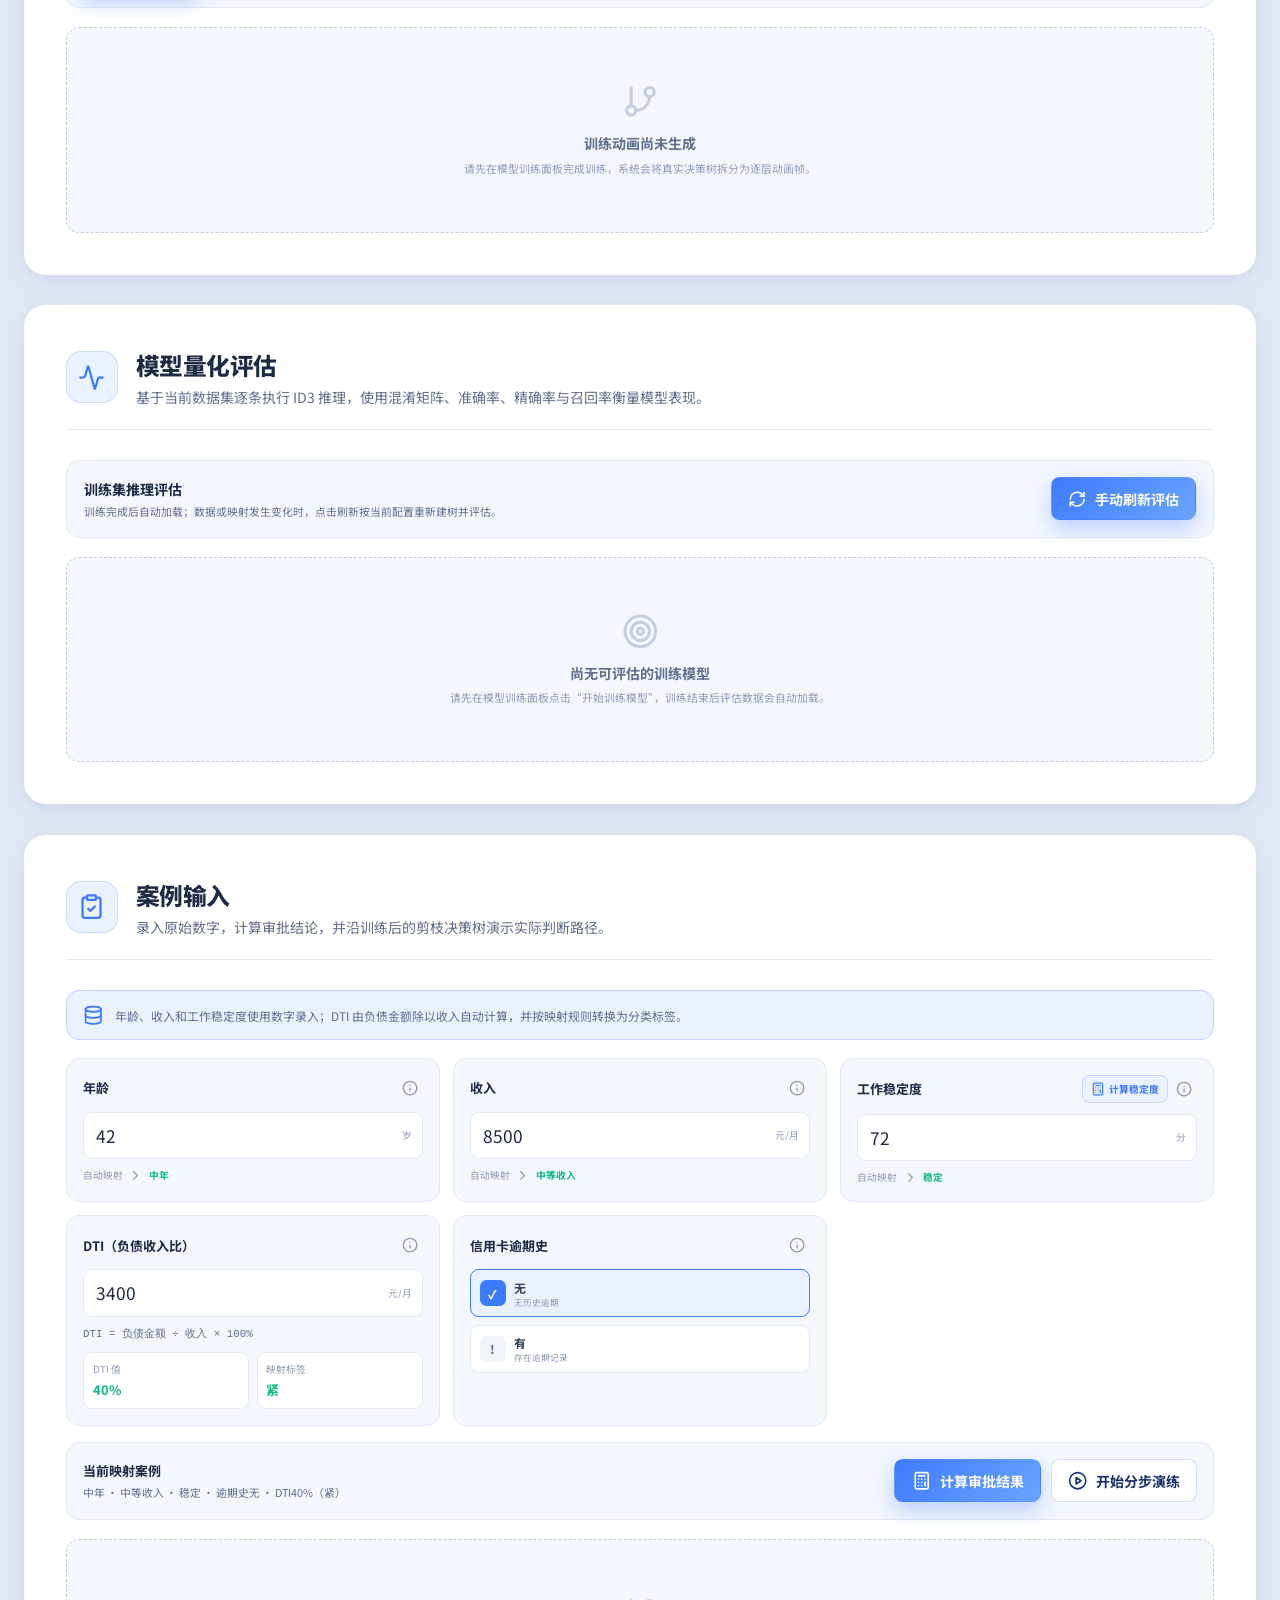
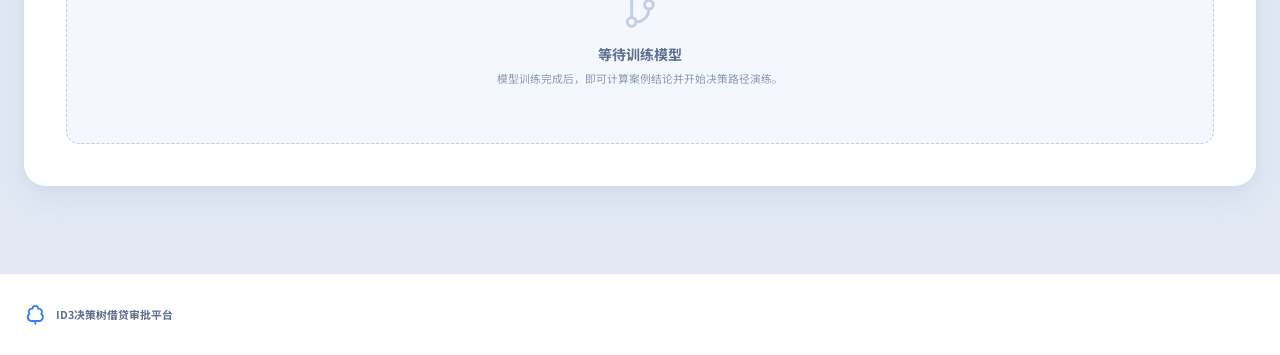
==== commit 920ee757: "部署最新构建：手机端响应式修复与全局文字放大" ====
--- a/index.html
+++ b/index.html
@@ -8,9 +8,9 @@
       content="ID3决策树借贷审批平台，提供信息增益演算、模型训练和贷款审批路径可视化。"
     />
     <title>ID3决策树借贷审批平台</title>
-    <script type="module" crossorigin src="./assets/index-CFF_LqDM.js"></script>
+    <script type="module" crossorigin src="./assets/index-B4h8YLmE.js"></script>
     <link rel="modulepreload" crossorigin href="./assets/react-CxBdIq-d.js">
-    <link rel="stylesheet" crossorigin href="./assets/index-DUMFxz0K.css">
+    <link rel="stylesheet" crossorigin href="./assets/index-CmJnZKk8.css">
   </head>
   <body>
     <div id="root"></div>
--- a/assets/index-CmJnZKk8.css
+++ b/assets/index-CmJnZKk8.css
@@ -0,0 +1 @@
+@import"https://fonts.googleapis.com/css2?family=Noto+Sans+SC:wght@400;500;600;700;800&family=Space+Grotesk:wght@500;600;700&display=swap";:root{color-scheme:light;font-family:Noto Sans SC,Microsoft YaHei,Segoe UI,sans-serif;color:#1c2a44;background:#e2e9f5;font-synthesis:none;text-rendering:optimizeLegibility;--bg: #e2e9f5;--bg-deep: #d8e1f0;--panel: #ffffff;--panel-soft: #f4f7fd;--panel-raised: #ffffff;--line: #e3e9f4;--line-bright: #c9dafc;--text: #1c2a44;--muted: #5f6f8d;--muted-2: #8d9bb5;--primary: #3d7bfd;--primary-soft: #6aa4ff;--primary-bg: #eaf1ff;--navy: #16336e;--navy-soft: #1d4a9e;--accent: #e0447c;--cyan: #3d7bfd;--cyan-soft: #6aa4ff;--green: #10b981;--green-bg: #ecfdf5;--yellow: #f59e0b;--red: #ef4444;--red-bg: #fef2f2;--orange: #f59e0b;--radius: 20px;--shadow: 0 10px 30px rgba(88, 112, 165, .1), 0 2px 8px rgba(88, 112, 165, .06);--shadow-hover: 0 16px 40px rgba(88, 112, 165, .16), 0 4px 12px rgba(88, 112, 165, .08)}*{box-sizing:border-box}html{overflow-x:auto;scroll-behavior:smooth;scroll-padding-top:92px}body{margin:0;overflow-x:hidden;zoom:1.08;background:radial-gradient(1000px 560px at 8% -6%,rgba(122,162,255,.26),transparent 62%),radial-gradient(860px 520px at 94% 10%,rgba(178,148,255,.15),transparent 60%),radial-gradient(760px 520px at 50% 110%,rgba(110,190,255,.18),transparent 62%),linear-gradient(158deg,#eaf0f9,#e0e8f4 46%,#d7e0f0);background-attachment:fixed;color:var(--text)}button,input,select,textarea{font:inherit}button,a{color:inherit}::selection{color:#fff;background:var(--primary)}::-webkit-scrollbar{width:9px;height:9px}::-webkit-scrollbar-track{background:transparent}::-webkit-scrollbar-thumb{border-radius:4px;background:#b8c5dc}::-webkit-scrollbar-thumb:hover{background:#8d9bb5}.app{min-height:100vh}.hero{position:relative;min-height:390px;overflow:hidden;border-bottom:1px solid rgba(163,184,222,.28);background:linear-gradient(180deg,#ffffff57,#fff0)}.hero:before{position:absolute;top:-180px;left:50%;width:900px;height:500px;border-radius:50%;background:radial-gradient(circle,rgba(122,162,255,.2),transparent 66%);content:"";transform:translate(-50%);pointer-events:none}.hero-inner{position:relative;z-index:2;display:flex;align-items:center;flex-direction:column;justify-content:center;width:min(1220px,calc(100% - 44px));margin:0 auto;padding-top:52px;text-align:center}.brand-mark{display:grid;flex:0 0 auto;width:72px;height:72px;margin:0 0 16px;place-items:center;border:1px solid rgba(61,123,253,.22);border-radius:20px;color:var(--primary);background:#fff;box-shadow:0 10px 26px #5870a52e}.hero-copy{width:100%;max-width:1100px}.hero-kicker{color:var(--accent);font-family:Space Grotesk,sans-serif;font-size:12px;font-weight:700;letter-spacing:.22em}.hero h1{margin:8px 0 5px;color:var(--text);font-size:clamp(32px,4vw,56px);font-weight:800;letter-spacing:-.045em;line-height:1.22}.hero-copy p{margin:0;color:var(--muted);font-size:clamp(16px,1.5vw,20px)}.header-tools{position:absolute;top:22px;right:0;display:flex;gap:8px}.header-tools button{display:inline-flex;align-items:center;gap:7px;padding:8px 12px;border:1px solid rgba(61,123,253,.2);border-radius:10px;color:var(--primary);background:#ffffffc7;cursor:pointer;transition:.2s ease}.header-tools button:hover{border-color:var(--primary);color:#fff;background:var(--primary)}.scene-switch{position:relative;z-index:2;display:flex;width:fit-content;margin:24px auto 0;padding:7px;border:1px solid rgba(61,123,253,.16);border-radius:18px;background:#ffffffa8;box-shadow:0 10px 30px #5870a51f}.scene-switch button{display:inline-flex;align-items:center;gap:10px;min-width:310px;justify-content:center;padding:14px 28px;border:0;border-radius:13px;font-size:17px;font-weight:700;color:var(--muted);background:transparent}.scene-switch button.active{color:var(--navy);background:#fff;box-shadow:0 6px 18px #5870a52e}.hero-orbit{position:absolute;border:1px solid rgba(61,123,253,.16);border-radius:50%;pointer-events:none}.orbit-one{top:-240px;right:-100px;width:560px;height:560px}.orbit-two{bottom:-310px;left:-190px;width:610px;height:610px}.section-nav{position:sticky;z-index:50;top:0;border-bottom:1px solid rgba(163,184,222,.25);background:#ffffffb8;-webkit-backdrop-filter:blur(18px);backdrop-filter:blur(18px);box-shadow:0 2px 12px #5870a50f}.section-nav-inner{display:flex;align-items:center;justify-content:space-between;width:min(1220px,calc(100% - 44px));min-height:66px;margin:0 auto}.nav-brand{display:flex;align-items:center;gap:9px;color:var(--primary);font-weight:700;white-space:nowrap}.nav-links{display:flex;align-items:center;gap:3px}.nav-links a{display:flex;align-items:center;gap:7px;padding:10px 12px;border-radius:8px;color:var(--muted);font-size:13px;text-decoration:none;transition:.2s ease}.nav-links a span{color:var(--muted-2);font-family:Space Grotesk,sans-serif;font-size:10px}.nav-links a:hover{color:var(--primary);background:var(--primary-bg)}.mobile-menu{display:none;padding:8px;border:1px solid var(--line);border-radius:8px;background:var(--panel)}.main-container{display:grid;gap:28px;width:min(1220px,calc(100% - 44px));margin:38px auto 80px}.panel{position:relative;padding:clamp(24px,3vw,38px);overflow:visible;border:1px solid rgba(255,255,255,.9);border-radius:var(--radius);background:var(--panel);box-shadow:var(--shadow);transition:transform .2s ease,box-shadow .2s ease}.panel:hover{transform:translateY(-1px);box-shadow:var(--shadow-hover)}.section-heading{display:flex;align-items:center;gap:17px;margin-bottom:28px;padding-bottom:20px;border-bottom:1px solid var(--line)}.section-icon{display:grid;flex:0 0 auto;width:48px;height:48px;place-items:center;border:1px solid rgba(61,123,253,.18);border-radius:14px;color:var(--primary);background:var(--primary-bg)}.eyebrow{display:block;margin-bottom:3px;color:var(--accent);font-family:Space Grotesk,sans-serif;font-size:10px;font-weight:700;letter-spacing:.15em}.section-heading h2{margin:0;color:var(--text);font-size:22px;font-weight:800;letter-spacing:-.025em}.section-heading p{margin:5px 0 0;color:var(--muted);font-size:13px}.button{display:inline-flex;align-items:center;justify-content:center;gap:8px;min-height:40px;padding:9px 15px;border:1px solid transparent;border-radius:8px;font-size:13px;font-weight:700;cursor:pointer;transition:transform .2s ease,box-shadow .2s ease,border-color .2s ease,background .2s ease}.button:hover:not(:disabled){transform:translateY(-1px)}.button:disabled{cursor:not-allowed;opacity:.48}.button-primary{color:#fff;background:linear-gradient(135deg,var(--primary),var(--primary-soft));box-shadow:0 8px 20px #3d7bfd52}.button-primary:hover:not(:disabled){box-shadow:0 10px 26px #3d7bfd6b}.button-secondary{border-color:#3d7bfd3d;color:var(--navy);background:#fff}.button-secondary:hover:not(:disabled){border-color:var(--primary);color:var(--primary);background:var(--primary-bg)}.button-ghost{border-color:transparent;color:var(--muted);background:#eef2fa}.button-ghost:hover:not(:disabled){color:var(--primary);background:var(--primary-bg)}.button-danger{border-color:#ef444459;color:#dc2626;background:var(--red-bg)}.tooltip-wrap{position:relative;display:inline-flex;vertical-align:middle}.tooltip-trigger{display:inline-grid;width:24px;height:24px;padding:0;place-items:center;border:0;border-radius:50%;color:var(--muted-2);background:transparent;cursor:help}.tooltip-trigger:hover,.tooltip-trigger:focus-visible{color:var(--primary);background:var(--primary-bg)}.tooltip-card{position:absolute;z-index:120;bottom:calc(100% + 10px);left:50%;display:none;width:260px;padding:13px 14px;border:1px solid var(--line);border-radius:10px;color:#4a5a78;background:#fff;box-shadow:0 8px 24px #5870a51f;font-size:12px;line-height:1.65;transform:translate(-50%)}.tooltip-card:after{position:absolute;top:100%;left:50%;border:6px solid transparent;border-top-color:#fff;content:"";transform:translate(-50%)}.tooltip-card strong{display:block;margin-bottom:4px;color:var(--primary)}.tooltip-card span{display:block}.tooltip-wrap:hover .tooltip-card,.tooltip-wrap:focus-within .tooltip-card{display:block}input,select,textarea{min-height:40px;border:1px solid var(--line);border-radius:8px;outline:0;color:var(--text);background:#fff;transition:border-color .2s ease,box-shadow .2s ease}input:focus,select:focus,textarea:focus{border-color:var(--primary);box-shadow:0 0 0 3px #3d7bfd26}select{padding:0 34px 0 11px}input{padding:0 11px}input[type=checkbox]{width:16px;min-height:16px;accent-color:var(--primary)}input[type=range]{height:4px;min-height:4px;padding:0;border:0;border-radius:4px;background:#e2e8f0;accent-color:var(--primary)}input[type=range]::-webkit-slider-thumb{width:14px;height:14px;border-radius:50%;background:var(--primary)}.tabs{display:grid;grid-template-columns:1fr 1fr;padding:5px;border:1px solid var(--line);border-radius:12px;background:#f1f5f9}.tabs button{display:flex;align-items:center;justify-content:center;gap:8px;padding:11px 18px;border:0;border-radius:8px;color:var(--muted);background:transparent;font-weight:700;cursor:pointer;transition:.2s ease}.tabs button.active{color:var(--primary);background:#fff;box-shadow:0 1px 4px #5870a51a}.tab-panel{padding-top:22px}.formula-stack{display:grid;grid-template-columns:repeat(2,minmax(0,1fr));gap:14px}.formula-card{position:relative;min-width:0;padding:20px;overflow:hidden;border:1px solid var(--line);border-radius:12px;background:var(--panel-soft);transition:border-color .2s ease,box-shadow .2s ease}.formula-card:hover{border-color:var(--primary);box-shadow:0 4px 14px #3d7bfd1f}.formula-card:after{display:none}.formula-card>div{display:flex;align-items:center;gap:9px}.formula-card>div>span{color:var(--muted-2);font-family:Space Grotesk,sans-serif;font-size:10px}.formula-card>div>strong{color:#334155;font-size:13px}.formula{min-height:92px;margin:14px 0 10px;padding:12px 4px;color:#1c2a44;font-family:Georgia,Times New Roman,serif;font-size:clamp(19px,1.8vw,25px);line-height:2.2;text-align:center}.math-sigma{display:inline-grid;grid-template-rows:auto auto auto;align-items:center;justify-items:center;margin:0 .25em;vertical-align:middle;line-height:1}.math-sigma-top,.math-sigma-bot{font-size:.52em;font-style:italic;line-height:1.1}.math-sigma-sym{font-size:1.45em;line-height:1}.formula sub,.formula sup{font-size:.6em;font-style:italic}.formula-card small{display:block;color:var(--muted);font-size:11px;line-height:1.65}.formula-gain{font-size:clamp(17px,1.55vw,23px)}.formula-core{border-color:#fde68a;background:linear-gradient(145deg,#fefce8,#fffbeb)}.formula-core:hover{border-color:#f59e0b;box-shadow:0 4px 14px #f59e0b26}.variable-legend{display:flex;flex-wrap:wrap;gap:9px;margin-top:14px}.variable-legend>span{display:flex;align-items:center;gap:7px;padding:7px 9px;border:1px solid var(--line);border-radius:8px;color:var(--muted);background:#fff;font-size:11px}.variable-legend b{color:var(--primary);font-family:Georgia,serif;font-size:14px}.principle-grid{display:grid;grid-template-columns:1fr 1fr 1.15fr;gap:13px;margin-top:21px}.principle-grid article{padding:17px;border:1px solid var(--line);border-radius:12px;background:var(--panel-soft)}.principle-index{color:var(--green);font-family:Space Grotesk,sans-serif;font-size:10px;font-weight:700;letter-spacing:.1em}.principle-grid h3{margin:6px 0 5px;color:var(--text);font-size:14px}.principle-grid p{margin:0;color:var(--muted);font-size:11px;line-height:1.7}.principle-grid .canvas-hint{border-color:#c7d2fe;color:var(--primary);background:var(--primary-bg)}.coin-demo{margin-top:15px;overflow:hidden;border:1px solid var(--line);border-radius:12px;background:#fff}.coin-demo>button{display:flex;align-items:center;justify-content:space-between;width:100%;padding:14px 17px;border:0;color:#334155;background:transparent;cursor:pointer}.coin-demo>button>span{display:flex;align-items:center;gap:12px}.coin-demo>button i{padding:3px 7px;border-radius:5px;color:#fff;background:var(--green);font-size:10px;font-style:normal;font-weight:800}.coin-content{display:grid;grid-template-columns:auto 1fr;gap:22px;padding:18px;border-top:1px solid var(--line)}.coin-visual{display:grid;grid-template-columns:repeat(5,32px);gap:7px}.coin-visual span{display:grid;width:32px;height:32px;place-items:center;border-radius:50%;font-size:11px;font-weight:800}.coin-visual .heads{color:#fff;background:var(--primary)}.coin-visual .tails{color:#92400e;background:#fde68a}.coin-content p{margin:0 0 7px;color:#4a5a78;font-size:12px}.coin-content code{display:block;color:var(--primary);font-family:Consolas,monospace;font-size:13px}.coin-content small{display:block;margin-top:7px;color:var(--muted-2);font-size:11px}.dataset-toolbar{display:flex;flex-wrap:wrap;gap:8px;margin-bottom:18px}.table-caption,.block-heading,.subheading{display:flex;align-items:center;justify-content:space-between;gap:14px}.table-caption{margin:0 2px 10px}.table-caption>div{display:flex;align-items:baseline;gap:10px}.table-caption strong{color:var(--text);font-size:13px}.table-caption span{color:var(--muted-2);font-size:11px}.status-dot{display:inline-flex;align-items:center;gap:7px;color:var(--green);font-size:11px}.status-dot i{width:7px;height:7px;border-radius:50%;background:var(--green)}.data-table-wrap,.mini-table-wrap{max-width:100%;overflow:auto;border:1px solid var(--line);border-radius:12px;background:#fff}.dataset-table-window{height:clamp(320px,46vh,460px);overflow-y:auto}.dataset-table-window .data-table{min-width:980px}.dataset-table-window .data-table th{position:sticky;z-index:3;top:0;box-shadow:0 1px var(--line)}.dataset-empty{display:grid;min-height:300px;place-items:center;color:var(--muted-2);font-size:12px}.data-table,.mini-table{width:100%;border-collapse:collapse;white-space:nowrap}.data-table th,.data-table td,.mini-table th,.mini-table td{border-bottom:1px solid #f1f5f9;text-align:left}.data-table th{padding:10px;color:var(--muted);background:var(--panel-soft);font-size:11px;font-weight:700}.data-table th small{display:block;margin-top:2px;color:var(--muted-2);font-size:9px;font-weight:500}.data-table td{padding:6px 8px;color:#334155;font-size:12px}.data-table tbody tr:hover{background:var(--panel-soft)}.data-table tbody tr:last-child td{border-bottom:0}.data-table td input:not([type=checkbox]),.data-table td select{width:100%;min-width:92px;min-height:32px;border-color:transparent;background:transparent;font-size:12px}.data-table td input:hover,.data-table td select:hover{border-color:var(--line);background:#fff}.row-id{color:var(--primary);font-family:Space Grotesk,sans-serif;font-size:11px}.perturb-bar{display:grid;grid-template-columns:1fr auto auto auto;align-items:center;gap:10px;margin-top:12px;padding:12px;border:1px dashed #c3cfdf;border-radius:12px;background:var(--panel-soft)}.perturb-bar>div{display:flex;align-items:center;gap:10px;color:var(--primary)}.perturb-bar>div span{display:grid;gap:2px}.perturb-bar strong{color:var(--text);font-size:12px}.perturb-bar>div span{color:var(--muted-2);font-size:10px}.perturb-bar select{min-width:118px}.stats-details{margin-top:12px;border:1px solid var(--line);border-radius:12px;background:#fff}.stats-details summary{display:flex;align-items:center;gap:9px;padding:13px 15px;color:#334155;font-size:12px;font-weight:700;cursor:pointer;list-style:none}.stats-details summary svg{color:var(--primary)}.stats-details summary span{margin-left:auto;color:var(--muted-2);font-size:10px;font-weight:500}.stats-grid{display:grid;grid-template-columns:repeat(4,1fr);gap:9px;padding:12px;border-top:1px solid var(--line)}.stats-grid article{padding:12px;border:1px solid var(--line);border-radius:8px;background:var(--panel-soft)}.stats-grid h4{margin:0 0 9px;color:var(--text);font-size:12px}.stat-line{display:grid;grid-template-columns:1fr;gap:2px;padding:6px 0;border-top:1px dashed #e2e8f0;font-size:10px}.stat-line strong{color:#4a5a78}.pass-text{color:var(--green)!important}.reject-text{color:var(--red)!important}.approval-select.approved-value{color:var(--green);font-weight:700}.approval-select.rejected-value{color:var(--red);font-weight:700}.mapping-intro,.visual-principle,.sample-note{display:flex;align-items:center;justify-content:space-between;gap:14px;margin-bottom:16px;padding:13px 15px;border:1px solid #c7d2fe;border-radius:12px;background:var(--primary-bg)}.mapping-intro>div,.visual-principle>div,.sample-note{display:flex;align-items:center;gap:11px;color:var(--primary)}.mapping-intro>div span,.visual-principle>div{display:grid;gap:2px}.mapping-intro>.mapping-intro-actions{display:flex;align-items:center;justify-content:flex-end;flex-wrap:wrap;gap:8px}.mapping-intro-actions .button{min-height:34px;padding:7px 10px;font-size:10px}.mapping-intro-actions .validation-badge{display:inline-flex;white-space:nowrap}.mapping-intro strong,.visual-principle strong{color:var(--text);font-size:12px}.mapping-intro>div span,.visual-principle span{color:var(--muted);font-size:10px}.validation-badge{padding:5px 9px;border:1px solid rgba(16,185,129,.3);border-radius:20px;color:var(--green);background:var(--green-bg);font-size:10px}.validation-badge.error{border-color:#ef444459;color:var(--red);background:var(--red-bg)}.mapping-grid{display:grid;grid-template-columns:repeat(2,minmax(0,1fr));gap:12px}.mapping-card{min-width:0;padding:16px;border:1px solid var(--line);border-radius:12px;background:var(--panel-soft)}.mapping-card-head{display:flex;align-items:center;justify-content:space-between;margin-bottom:13px}.mapping-card-head>div{display:grid;gap:2px}.mapping-card-head span{color:var(--text);font-size:13px;font-weight:700}.mapping-card-head small{color:var(--muted-2);font-size:9px}.mapping-section-title{display:flex;align-items:baseline;justify-content:space-between;gap:12px;margin-bottom:8px}.mapping-section-title span{color:#4a5a78;font-size:11px;font-weight:700}.mapping-section-title small{color:var(--muted-2);font-size:9px}.rule-table{display:grid;gap:6px}.rule-header,.rule-row{display:grid;grid-template-columns:minmax(80px,1fr) minmax(104px,1.15fr) minmax(104px,1.15fr);align-items:center;gap:8px}.rule-header{color:var(--muted-2);font-size:9px;text-align:center}.rule-header span:first-child{text-align:left}.rule-row strong{color:#4a5a78;font-size:11px}.rule-row input{width:100%;min-width:0;min-height:38px;padding:0 8px;text-align:center;font-size:12px}.range-section{margin-top:16px;padding-top:13px;border-top:1px dashed #c3cfdf}.range-controls{display:grid;gap:10px}.range-controls label{display:grid;gap:8px;padding:9px 10px;border:1px solid var(--line);border-radius:8px;background:#fff}.range-controls label span{display:flex;align-items:center;justify-content:space-between;gap:10px;color:var(--muted);font-size:10px}.range-controls em{color:#4a5a78;font-style:normal}.range-controls b{color:var(--primary);font-family:Space Grotesk,sans-serif;font-size:10px;white-space:nowrap}.mapping-preview{display:flex;flex-wrap:wrap;gap:5px;margin-top:14px;padding-top:12px;border-top:1px dashed #c3cfdf}.mapping-preview>span{width:100%;color:var(--muted-2);font-size:9px}.mapping-preview code{padding:4px 6px;border-radius:5px;color:var(--primary);background:var(--primary-bg);font-family:Consolas,monospace;font-size:9px}.mapping-actions{display:flex;gap:5px;margin-top:11px}.mapping-actions .button{flex:1;min-height:32px;padding:5px;font-size:10px}.validation-list{display:grid;gap:5px;margin-top:13px;padding:12px 14px;border:1px solid rgba(239,68,68,.35);border-radius:10px;color:#b91c1c;background:var(--red-bg);font-size:11px}.validation-list span:before{margin-right:7px;color:var(--red);content:"•"}.training-action{display:flex;align-items:center;justify-content:space-between;gap:20px;margin-top:20px;padding:17px;border:1px solid var(--line);border-radius:12px;background:var(--panel-soft)}.training-action>div:first-child{display:grid;gap:4px}.training-action strong{color:var(--text);font-size:13px}.training-action span{color:var(--muted-2);font-size:10px}.training-action>div:last-child{display:flex;gap:8px}.spinner{width:16px;height:16px;border:2px solid rgba(255,255,255,.4);border-top-color:#fff;border-radius:50%;animation:spin .7s linear infinite}@keyframes spin{to{transform:rotate(360deg)}}.training-progress{margin-top:14px;padding:16px;border:1px solid var(--line);border-radius:12px;background:#fff}.progress-head{display:flex;align-items:center;justify-content:space-between;color:var(--muted);font-size:11px}.progress-head span{display:flex;align-items:center;gap:8px}.progress-head i{width:7px;height:7px;border-radius:50%;background:var(--green)}.progress-head i.pulse{animation:pulse 1.1s ease-in-out infinite}@keyframes pulse{50%{box-shadow:0 0 0 6px #10b98126;opacity:.6}}.progress-head strong{color:var(--primary);font-family:Space Grotesk,sans-serif}.progress-track{height:6px;margin-top:9px;overflow:hidden;border-radius:4px;background:#e2e8f0}.progress-track i{display:block;height:100%;border-radius:inherit;background:linear-gradient(90deg,var(--primary),var(--primary-soft));transition:width .25s ease}.training-log{max-height:160px;margin-top:12px;overflow:auto;font-family:Consolas,monospace}.training-log p{display:flex;gap:9px;margin:4px 0;color:var(--muted);font-size:10px}.training-log p span{color:var(--muted-2)}.empty-state{display:grid;min-height:190px;margin-top:18px;padding:28px;place-items:center;align-content:center;border:1px dashed #c3cfdf;border-radius:12px;color:var(--muted-2);background:var(--panel-soft);text-align:center}.empty-state>div{margin-bottom:8px;color:#c3cfdf}.empty-state strong{color:var(--muted);font-size:13px}.empty-state p{max-width:470px;margin:5px 0 0;color:var(--muted-2);font-size:10px;line-height:1.7}.training-results{display:grid;min-width:0;gap:15px;margin-top:18px}.result-block,.chart-card,.metrics-panel,.layer-log-card,.iteration-panel{min-width:0;padding:16px;border:1px solid var(--line);border-radius:12px;background:var(--panel-soft)}.block-heading{margin-bottom:12px}.block-heading>div>span{color:var(--muted-2);font-family:Space Grotesk,sans-serif;font-size:9px;font-weight:700;letter-spacing:.1em}.block-heading h3{margin:2px 0 0;color:var(--text);font-size:13px}.block-heading em,.subheading em{color:var(--green);font-size:10px;font-style:normal}.conversion-table{max-height:310px}.conversion-table .data-table{border-collapse:separate;border-spacing:0}.conversion-table thead tr:first-child th{position:sticky;top:0;z-index:4;box-shadow:inset 0 -1px var(--line)}.conversion-table thead tr:nth-child(2) th{position:sticky;top:36px;z-index:3;box-shadow:0 -2px var(--panel-soft),inset 0 -1px var(--line)}.conversion-table .converted{color:#3d7bfd9e;font-weight:700}.training-output-grid{display:grid;grid-template-columns:1.1fr .9fr;gap:14px}.gain-chart{display:grid;gap:13px;padding:12px 2px}.gain-row{display:grid;grid-template-columns:100px 1fr 56px;align-items:center;gap:10px}.gain-label{display:flex;align-items:center;gap:5px;color:#4a5a78;font-size:11px}.gain-label em{padding:2px 5px;border-radius:4px;color:#fff;background:var(--primary);font-size:8px;font-style:normal;font-weight:800}.gain-track{height:14px;overflow:hidden;border-radius:4px;background:#e2e8f0}.gain-fill{height:100%;border-radius:inherit;background:linear-gradient(90deg,#86b0ff,#bcd6ff);transition:width .5s ease}.gain-row>strong{color:var(--primary);font-family:Space Grotesk,sans-serif;font-size:11px;text-align:right}.metrics-grid{display:grid;grid-template-columns:repeat(3,1fr);gap:8px}.metric-card{display:grid;min-width:0;gap:5px;padding:12px;border:1px solid var(--line);border-radius:10px;background:#fff}.metric-card span{overflow:hidden;color:var(--muted-2);font-size:9px;text-overflow:ellipsis;white-space:nowrap}.metric-card strong{overflow:hidden;color:var(--text);font-family:Space Grotesk,Noto Sans SC,sans-serif;font-size:16px;text-overflow:ellipsis;white-space:nowrap}.metric-cyan{border-top-color:var(--primary)}.metric-cyan strong{color:var(--primary)}.metric-green{border-top-color:var(--green)}.metric-green strong{color:var(--green)}.metric-yellow{border-top-color:var(--yellow)}.metric-yellow strong{color:#d97706}.metric-red{border-top-color:var(--red)}.metric-red strong{color:var(--red)}.gain-detail-list{display:grid;grid-template-columns:1fr 1fr;gap:5px 15px;margin-top:11px}.gain-detail-list>div{display:flex;justify-content:space-between;padding-bottom:5px;border-bottom:1px dashed #e2e8f0;color:var(--muted);font-size:10px}.gain-detail-list strong{color:#4a5a78;font-family:Space Grotesk,sans-serif}.visual-principle{margin-bottom:15px}.animation-controls{display:flex;align-items:center;justify-content:space-between;gap:18px;margin-bottom:15px;padding:12px;border:1px solid var(--line);border-radius:12px;background:var(--panel-soft)}.animation-controls>div{display:flex;gap:8px}.speed-control{display:grid;grid-template-columns:auto 150px;align-items:center;gap:11px;min-width:250px}.speed-control span{color:var(--muted);font-size:10px}.speed-control strong{color:var(--primary)}.tree-shell{overflow:hidden;border:1px solid var(--line);border-radius:12px;background:#fff}.tree-toolbar{display:flex;align-items:center;justify-content:space-between;gap:16px;padding:11px 13px;border-bottom:1px solid var(--line);background:#fff}.tree-toolbar>div:first-child{display:grid;gap:2px}.tree-toolbar strong{color:var(--text);font-size:12px}.tree-toolbar span{color:var(--muted-2);font-size:9px}.toolbar-actions{display:flex;gap:5px}.toolbar-actions>button:not(.button){display:grid;width:35px;height:35px;padding:0;place-items:center;border:1px solid var(--line);border-radius:8px;color:var(--muted);background:#fff;cursor:pointer;transition:.2s ease}.toolbar-actions>button:hover{border-color:var(--primary);color:var(--primary);background:var(--primary-bg)}.tree-toolbar .button{min-height:35px;padding:6px 9px;font-size:10px}.tree-viewport{width:100%;overflow:hidden;background:linear-gradient(rgba(88,112,165,.035) 1px,transparent 1px),linear-gradient(90deg,rgba(88,112,165,.035) 1px,transparent 1px),var(--panel-soft);background-size:auto,28px 28px,28px 28px,auto;cursor:grab}.tree-viewport:active{cursor:grabbing}.tree-viewport svg{display:block;width:100%;height:auto;min-height:360px;touch-action:none;-webkit-user-select:none;user-select:none}.tree-compact .tree-viewport svg{min-height:300px}.svg-tree-node{cursor:pointer;transition:opacity .2s ease}.svg-tree-node:hover{opacity:.86}.visual-grid{display:grid;grid-template-columns:1.05fr .95fr;gap:13px;margin-top:13px}.entropy-chart-card{grid-column:1 / -1}.subheading{margin-bottom:12px}.subheading>span{color:var(--text);font-size:12px;font-weight:700}.subheading>svg{color:var(--primary)}.layer-timeline{display:flex;gap:4px;margin-bottom:12px}.layer-timeline button{display:grid;flex:1;gap:4px;justify-items:center;padding:7px 3px;border:0;border-radius:7px;color:var(--muted-2);background:#fff;border:1px solid var(--line);cursor:pointer;transition:.2s ease}.layer-timeline button i{display:grid;width:20px;height:20px;place-items:center;border:1px solid var(--line);border-radius:50%;font-size:9px;font-style:normal}.layer-timeline button span{font-size:8px}.layer-timeline button.active{color:var(--primary);background:var(--primary-bg);border-color:#c7d2fe}.layer-timeline button.active i{border-color:var(--primary);color:#fff;background:var(--primary)}.layer-timeline button.complete{color:var(--green)}.layer-timeline button.complete i{border-color:#10b98166;background:var(--green-bg)}.layer-log-lines{display:grid;max-height:230px;gap:7px;overflow:auto}.layer-log-lines>div{display:grid;grid-template-columns:auto 1fr;gap:2px 8px;padding:8px;border-left:2px solid var(--primary);background:#fff;border-radius:0 8px 8px 0}.layer-log-lines>div>span{grid-row:1 / 3;padding:2px 5px;border-radius:4px;color:#fff;background:var(--primary);font-size:8px;font-weight:800;align-self:start}.layer-log-lines p{margin:0;color:#334155;font-size:10px}.layer-log-lines small{color:var(--muted-2);font-size:9px}.gain-chart.compact{gap:10px}.gain-chart.compact .gain-row{grid-template-columns:78px 1fr 48px}.chart-footnote{color:var(--muted-2);font-size:9px}.chart-placeholder{display:grid;min-height:160px;place-items:center;color:var(--muted-2);font-size:10px}.line-chart{display:block;width:100%;max-height:220px}.grid-line{stroke:#e2e8f0;stroke-dasharray:3 4}.axis-line{stroke:#c3cfdf}.axis-label{fill:var(--muted-2);font-family:Space Grotesk,sans-serif;font-size:10px}.entropy-line-glow{fill:none;stroke:#3d7bfd1f;stroke-width:10px}.entropy-line{fill:none;stroke:var(--primary);stroke-width:2.5px}.line-dot{fill:#fff;stroke:var(--primary);stroke-width:2px}.active-dot{fill:var(--green);stroke:#a7f3d0;stroke-width:2px}.iteration-panel{margin-top:13px}.sample-note{justify-content:flex-start}.sample-note p{margin:0;color:var(--muted);font-size:11px}.sample-input-grid{display:grid;grid-template-columns:repeat(4,1fr);gap:12px}.sample-field{min-width:0;padding:15px;border:1px solid var(--line);border-radius:12px;background:var(--panel-soft)}.field-title{display:flex;align-items:center;justify-content:space-between;margin-bottom:10px}.field-title label{color:var(--text);font-size:12px;font-weight:700}.field-title-actions{display:flex;align-items:center;gap:3px}.stability-calculator-trigger{display:inline-flex;align-items:center;gap:4px;min-height:26px;padding:4px 7px;border:1px solid #c7d2fe;border-radius:7px;color:var(--primary);background:var(--primary-bg);font-size:9px;font-weight:700;white-space:nowrap;cursor:pointer;transition:border-color .2s ease,background .2s ease}.stability-calculator-trigger:hover,.stability-calculator-trigger:focus-visible{border-color:var(--primary);background:#dce9ff}.mini-toggle{display:grid;grid-template-columns:1fr 1fr;gap:3px;margin-bottom:9px;padding:3px;border-radius:7px;background:#e2e8f0}.mini-toggle button{padding:6px 4px;border:0;border-radius:5px;color:var(--muted);background:transparent;font-size:9px;cursor:pointer}.mini-toggle button.active{color:var(--primary);background:#fff;box-shadow:0 1px 3px #5870a51a}.sample-field>select,.number-map-input>div{width:100%}.sample-field>select{min-height:44px}.number-map-input>div{position:relative}.number-map-input input{width:100%;min-height:44px;padding-right:55px}.number-map-input>div span{position:absolute;top:50%;right:10px;color:var(--muted-2);font-size:9px;transform:translateY(-50%)}.number-map-input p{display:flex;align-items:center;gap:5px;margin:8px 0 0;color:var(--muted-2);font-size:9px}.number-map-input strong{color:var(--green)}.overdue-options{display:grid;gap:7px}.overdue-options button{display:flex;align-items:center;gap:8px;padding:8px;border:1px solid var(--line);border-radius:8px;text-align:left;background:#fff;cursor:pointer;transition:.2s ease}.overdue-options button>span{display:grid;width:24px;height:24px;place-items:center;border-radius:6px;color:var(--muted);background:#f1f5f9;font-size:11px;font-weight:800}.overdue-options button>div{display:grid}.overdue-options strong{color:#334155;font-size:11px}.overdue-options small{color:var(--muted-2);font-size:8px}.overdue-options button.active{border-color:var(--primary);background:var(--primary-bg)}.overdue-options button.active>span{color:#fff;background:var(--primary)}.sample-shortcuts,.sample-library{display:flex;align-items:center;flex-wrap:wrap;gap:8px;margin-top:13px;padding:12px;border:1px solid var(--line);border-radius:12px;background:var(--panel-soft)}.sample-shortcuts>span{display:flex;align-items:center;gap:7px;margin-right:4px;color:var(--muted);font-size:11px}.sample-shortcuts svg{color:var(--primary)}.template-低{border-color:#10b98173}.template-中{border-color:#f59e0b73}.template-高{border-color:#ef444473}.sample-library{justify-content:flex-end}.sample-library>div{display:grid;flex:1;min-width:230px;grid-template-columns:auto minmax(180px,1fr);align-items:center;gap:9px;margin-right:auto}.sample-library label{color:var(--muted);font-size:10px}.batch-results{margin-top:13px;padding:14px;border:1px solid var(--line);border-radius:12px;background:#fff}.mini-table th,.mini-table td{padding:8px 10px;color:#4a5a78;font-size:10px}.mini-table th{color:var(--muted);background:var(--panel-soft)}.parameter-grid{display:grid;grid-template-columns:1fr 1fr;gap:12px}.parameter-card{display:grid;grid-template-columns:auto 1fr auto;align-items:center;gap:13px;padding:16px;border:1px solid var(--line);border-radius:12px;background:var(--panel-soft)}.parameter-icon{display:grid;width:42px;height:42px;place-items:center;border-radius:10px;color:var(--primary);background:var(--primary-bg)}.parameter-copy{display:grid;gap:4px}.parameter-copy>div{display:flex;align-items:center;gap:3px}.parameter-copy label{color:var(--text);font-size:12px;font-weight:700}.parameter-copy>span{color:var(--muted-2);font-size:9px}.parameter-copy>small{color:var(--green);font-size:9px}.parameter-input{position:relative}.parameter-input input{width:92px;min-height:44px;padding-right:10px;color:var(--primary);font-family:Space Grotesk,sans-serif;font-size:16px;font-weight:700;text-align:center}.parameter-input span{position:absolute;top:50%;right:7px;color:var(--muted-2);font-size:7px;transform:translateY(-50%)}.parameter-input.invalid input{border-color:var(--red);color:var(--red);background:var(--red-bg);box-shadow:0 0 0 2px #ef444414}.parameter-input .parameter-error{display:block;max-width:110px;margin-top:4px;color:var(--red);font-size:8px;line-height:1.35;text-align:right}.structure-impact{display:flex;align-items:center;gap:13px;margin-top:13px;padding:12px 16px;border:1px solid var(--line);border-radius:12px;background:var(--panel-soft)}.structure-impact>div{display:grid;gap:3px}.structure-impact>div>span{color:var(--muted-2);font-size:9px;text-transform:uppercase}.structure-impact strong{color:var(--text);font-size:12px}.structure-impact p{margin:0;color:var(--muted);font-size:10px}.structure-impact.balanced svg{color:var(--primary)}.structure-impact.conservative svg{color:var(--green)}.structure-impact.loose svg{color:var(--yellow)}.structure-impact.invalid{border-color:#ef444461;background:var(--red-bg)}.structure-impact.invalid svg,.structure-impact.invalid strong{color:var(--red)}.preset-section{margin-top:15px;padding:15px;border:1px solid var(--line);border-radius:12px;background:var(--panel-soft)}.preset-grid{display:grid;grid-template-columns:repeat(3,1fr);gap:9px}.preset-grid button{display:grid;grid-template-columns:auto 1fr;gap:6px 9px;padding:14px 12px;border:2px solid var(--line);border-radius:12px;color:inherit;text-align:left;background:#fff;cursor:pointer;transition:.2s ease}.preset-grid button:hover{border-color:var(--primary);background:var(--primary-bg);transform:translateY(-1px)}.preset-grid button>span{display:grid;grid-row:1 / 3;width:35px;height:35px;place-items:center;border-radius:9px;color:#fff;background:linear-gradient(145deg,var(--primary),var(--primary-soft));font-size:10px;font-weight:800}.preset-grid button:nth-child(1)>span{background:linear-gradient(145deg,#ef4444,#f87171)}.preset-grid button:nth-child(3)>span{background:linear-gradient(145deg,#10b981,#34d399)}.preset-grid button>div{display:grid;gap:2px}.preset-grid strong{color:var(--text);font-size:11px}.preset-grid small{color:var(--muted-2);font-size:8px}.preset-grid i{grid-column:2;color:var(--muted-2);font-family:Space Grotesk,sans-serif;font-size:8px;font-style:normal}.scheme-manager{display:flex;align-items:flex-end;justify-content:space-between;gap:18px;margin-top:12px;padding:13px 15px;border:1px dashed #c3cfdf;border-radius:12px}.scheme-manager>div{display:flex;align-items:center;gap:7px}.scheme-manager label{color:var(--muted);font-size:10px}.scheme-manager input,.scheme-manager select{min-width:210px}.calculate-banner{display:flex;align-items:center;justify-content:space-between;gap:20px;padding:19px 21px;border:1px solid #c7d2fe;border-radius:12px;background:linear-gradient(90deg,var(--primary-bg),#ffffff)}.calculate-banner>div{display:grid;gap:3px}.calculate-banner span{color:var(--muted-2);font-family:Space Grotesk,sans-serif;font-size:9px;font-weight:700;letter-spacing:.1em}.calculate-banner strong{color:var(--text);font-size:14px}.calculate-banner p{margin:0;color:var(--muted);font-size:10px}.calculate-banner .button{min-width:160px;min-height:48px;font-size:14px}.decision-card{display:grid;grid-template-columns:auto 1fr auto;align-items:center;gap:17px;margin-top:16px;padding:20px;border:1px solid;border-radius:14px}.decision-card.approved{border-color:#10b98166;background:linear-gradient(90deg,var(--green-bg),rgba(236,253,245,.4))}.decision-card.rejected{border-color:#ef444466;background:linear-gradient(90deg,var(--red-bg),rgba(254,242,242,.4))}.decision-icon{display:grid;width:62px;height:62px;place-items:center;border-radius:14px}.approved .decision-icon{color:var(--green);background:#10b9811a}.rejected .decision-icon{color:var(--red);background:#ef44441a}.decision-card>div:nth-child(2) span{color:var(--muted);font-size:10px}.decision-card h3{margin:2px 0;font-size:25px}.approved h3{color:#059669}.rejected h3{color:#dc2626}.decision-card p{margin:0;color:var(--muted);font-size:10px}.decision-card>strong{padding:8px 13px;border-radius:20px;font-size:12px}.approved>strong{color:#059669;background:#10b9811a}.rejected>strong{color:#dc2626;background:#ef44441a}.path-card{display:flex;align-items:center;gap:15px;margin-top:11px;padding:12px;border:1px solid var(--line);border-radius:10px;background:var(--panel-soft)}.path-card>div:first-child{display:flex;align-items:center;gap:7px;color:var(--primary);font-size:10px;white-space:nowrap}.path-flow{display:flex;flex-wrap:wrap;align-items:center;gap:5px}.path-flow span{padding:5px 8px;border:1px solid var(--line);border-radius:6px;color:#4a5a78;background:#fff;font-size:9px}.path-flow span:not(:last-child):after{margin-left:8px;color:var(--muted-2);content:"→"}.path-flow span:last-child{border-color:#10b98173;color:#059669;background:var(--green-bg)}.transcript-toolbar{display:flex;align-items:center;gap:8px;margin-top:16px;padding:12px;border:1px solid var(--line);border-radius:10px;background:var(--panel-soft)}.transcript-toolbar>div{display:flex;flex:1;align-items:center;gap:9px;color:var(--primary)}.transcript-toolbar>div span{display:grid;color:var(--muted-2);font-size:9px}.transcript-toolbar strong{color:var(--text);font-size:11px}.calculation-steps{display:grid;margin-top:13px}.calculation-step{display:grid;grid-template-columns:48px 1fr;gap:0}.step-rail{display:flex;align-items:center;flex-direction:column}.step-rail span{display:grid;flex:0 0 auto;width:34px;height:34px;place-items:center;border:1px solid var(--primary);border-radius:50%;color:var(--primary);background:#fff;font-family:Space Grotesk,sans-serif;font-size:10px;font-weight:700}.step-rail i{width:1px;height:100%;background:linear-gradient(var(--primary),#e2e8f0)}.calculation-step:last-child .step-rail i{background:linear-gradient(var(--primary),transparent)}.step-content{margin-bottom:13px;padding:17px;border:1px solid var(--line);border-radius:12px;background:var(--panel-soft)}.step-heading{display:flex;align-items:center;justify-content:space-between;gap:16px;padding-bottom:12px;border-bottom:1px solid var(--line)}.step-heading small{color:var(--muted-2);font-family:Space Grotesk,sans-serif;font-size:8px;letter-spacing:.1em}.step-heading h3{margin:2px 0 0;color:var(--text);font-size:13px}.step-heading em{padding:6px 9px;border-radius:6px;color:#a16207;background:#fef9c3;font-family:Space Grotesk,sans-serif;font-size:10px;font-style:normal}.math-block{display:grid;gap:6px;margin-top:13px}.math-block h4,.math-block p{margin:0;color:var(--muted);font-size:10px}.math-block code,.math-conclusion code{display:block;padding:7px 9px;overflow-x:auto;border-left:2px solid #c3cfdf;color:#4a5a78;background:#fff;font-family:Consolas,monospace;font-size:10px;line-height:1.55}.math-block code b,.math-conclusion code b{color:var(--primary)}.partition-grid{display:grid;grid-template-columns:repeat(auto-fit,minmax(180px,1fr));gap:8px;margin-top:11px}.partition-grid>div{display:grid;gap:3px;padding:10px;border:1px solid var(--line);border-radius:8px;background:#fff}.partition-grid strong{color:#334155;font-size:10px}.partition-grid span,.partition-grid small{color:var(--muted-2);font-size:8px}.partition-grid code{color:var(--primary);font-family:Consolas,monospace;font-size:9px}.math-conclusion{display:grid;gap:6px;margin-top:11px;padding:11px;border:1px solid #fde68a;border-radius:9px;background:#fefce8}.math-conclusion>span{color:#a16207;font-size:9px}.math-conclusion p{margin:3px 0 0;color:#92400e;font-size:10px}.math-conclusion p strong{color:#059669}.tree-result-heading{display:flex;align-items:center;justify-content:space-between;margin:25px 0 11px}.tree-result-heading>div{display:flex;align-items:center;gap:10px;color:var(--primary)}.tree-result-heading span{display:grid;gap:2px}.tree-result-heading strong{color:var(--text);font-size:13px}.tree-result-heading span{color:var(--muted-2);font-size:9px}.modal-backdrop{position:fixed;z-index:200;top:0;right:0;bottom:0;left:0;display:grid;padding:20px;place-items:center;background:#5870a573;-webkit-backdrop-filter:blur(6px);backdrop-filter:blur(6px)}.modal{width:min(650px,100%);max-height:min(82vh,720px);overflow:auto;border:1px solid var(--line);border-radius:16px;background:#fff;box-shadow:0 20px 50px #5870a52e}.modal-header{position:sticky;z-index:2;top:0;display:flex;align-items:center;justify-content:space-between;padding:16px 18px;border-bottom:1px solid var(--line);background:#fff}.modal-header h3{margin:0;color:var(--text);font-size:15px}.modal-header button{display:grid;width:32px;height:32px;padding:0;place-items:center;border:0;border-radius:8px;color:var(--muted);background:#f1f5f9;cursor:pointer}.modal-header button:hover{color:var(--red);background:var(--red-bg)}.modal-body{padding:18px}.node-detail-grid{display:grid;grid-template-columns:repeat(4,1fr);gap:8px;margin-bottom:12px}.node-detail-grid>div{display:grid;gap:4px;padding:11px;border:1px solid var(--line);border-radius:8px;background:var(--panel-soft)}.node-detail-grid span{color:var(--muted-2);font-size:9px}.node-detail-grid strong{color:var(--primary);font-size:12px}.inline-notice{padding:9px 11px;border:1px solid #fde68a;border-radius:8px;color:#a16207;background:#fefce8;font-size:10px}.validation-modal p{margin:0 0 10px;color:var(--muted);font-size:12px}.validation-modal ol{display:grid;gap:6px;max-height:390px;margin:0;padding:11px 11px 11px 34px;overflow:auto;border:1px solid rgba(239,68,68,.25);border-radius:9px;color:#b91c1c;background:var(--red-bg);font-size:11px}.validation-modal small{display:block;margin-top:8px;color:var(--muted-2)}.toast{position:fixed;z-index:300;right:24px;bottom:24px;display:flex;align-items:center;gap:14px;max-width:min(430px,calc(100vw - 32px));padding:13px 15px;border:1px solid;border-radius:10px;box-shadow:0 10px 30px #5870a524;font-size:11px;animation:toast-in .25s ease both}@keyframes toast-in{0%{opacity:0;transform:translateY(12px)}}.toast-success{border-color:#10b98166;color:#047857;background:var(--green-bg)}.toast-error{border-color:#ef444466;color:#b91c1c;background:var(--red-bg)}.toast-info{border-color:#c7d2fe;color:var(--primary);background:var(--primary-bg)}.toast button{display:grid;width:25px;height:25px;padding:0;place-items:center;border:0;border-radius:6px;color:inherit;background:#5870a50f;cursor:pointer}footer{display:flex;align-items:center;justify-content:space-between;gap:20px;padding:27px max(22px,calc((100% - 1220px)/2));border-top:1px solid var(--line);color:var(--muted-2);background:#fff;font-size:10px}footer>div{display:flex;align-items:center;gap:9px;color:var(--muted);font-weight:700}footer svg{color:var(--primary)}footer p{margin:0}.exit-pure-mode{position:fixed;z-index:150;right:20px;top:20px;display:flex;align-items:center;gap:8px;padding:10px 14px;border:1px solid transparent;border-radius:9px;color:#fff;background:linear-gradient(90deg,var(--primary),var(--primary-soft));font-size:11px;font-weight:800;cursor:pointer;box-shadow:0 4px 14px #3d7bfd4d}.pure-mode .teaching-control,.pure-mode .section-nav,.pure-mode .dataset-toolbar,.pure-mode .perturb-bar,.pure-mode .mapping-actions,.pure-mode .scheme-manager,.pure-mode .transcript-toolbar,.pure-mode .tabs{display:none!important}.pure-mode .hero{min-height:320px}.pure-mode .tab-panel{padding-top:0}.pure-mode .main-container{width:min(1460px,calc(100% - 36px))}.evaluation-toolbar{display:flex;align-items:center;justify-content:space-between;gap:18px;padding:15px 16px;border:1px solid var(--line);border-radius:12px;background:var(--panel-soft)}.evaluation-toolbar>div:first-child{display:grid;gap:4px}.evaluation-toolbar strong{color:var(--text);font-size:13px}.evaluation-toolbar span{color:var(--muted);font-size:10px}.evaluation-toolbar>div:last-child{display:flex;flex-shrink:0;gap:8px}.evaluation-stale,.imbalance-banner{display:flex;align-items:center;gap:9px;margin-top:13px;padding:11px 13px;border:1px solid #fde68a;border-radius:10px;color:#a16207;background:#fefce8;font-size:10px;line-height:1.6}.evaluation-stale svg,.imbalance-banner svg{flex:0 0 auto}.evaluation-content{display:grid;min-width:0;gap:14px;margin-top:14px}.evaluation-main-grid{display:grid;grid-template-columns:minmax(0,1.14fr) minmax(280px,.86fr);gap:14px}.confusion-card,.evaluation-metric-card{min-width:0;padding:16px;border:1px solid var(--line);border-radius:12px;background:#fff;transition:transform .2s ease,box-shadow .2s ease}.evaluation-metric-card:hover{transform:translateY(-2px);box-shadow:var(--shadow-hover)}.confusion-table-wrap{max-width:100%;overflow-x:auto;border:1px solid var(--line);border-radius:10px}.confusion-table{width:100%;min-width:560px;border-collapse:collapse}.confusion-table th,.confusion-table td{padding:11px;border-right:1px solid var(--line);border-bottom:1px solid var(--line);text-align:center}.confusion-table tr:last-child>*{border-bottom:0}.confusion-table tr>*:last-child{border-right:0}.confusion-table thead th{color:var(--muted);background:var(--panel-soft);font-size:10px}.confusion-table tbody th{width:145px;color:#4a5a78;background:var(--panel-soft);font-size:10px}.pass-heading{color:#059669!important}.reject-heading{color:#dc2626!important}.matrix-cell{min-width:175px}.matrix-cell>div{display:flex;align-items:center;justify-content:center;gap:4px}.matrix-cell>div>strong{color:var(--muted);font-size:10px}.matrix-cell>b{display:block;margin:5px 0 2px;font-family:Space Grotesk,sans-serif;font-size:24px}.matrix-cell>span{color:var(--muted-2);font-size:9px}.matrix-tp,.matrix-tn{background:#10b9810d}.matrix-tp>b,.matrix-tn>b{color:#059669}.matrix-fp,.matrix-fn{background:#ef44440d}.matrix-fp>b,.matrix-fn>b{color:#dc2626}.class-balance{display:flex;align-items:center;justify-content:space-between;gap:10px;margin-top:10px;color:var(--muted);font-size:9px}.evaluation-metric-grid{display:grid;min-width:0;gap:10px}.evaluation-metric-card{display:grid;gap:7px;border-top-width:2px}.evaluation-metric-card>div{display:flex;align-items:center;justify-content:space-between;gap:7px}.evaluation-metric-card>div>span{color:#4a5a78;font-size:10px;font-weight:700}.evaluation-metric-card>strong{color:var(--text);font-family:Space Grotesk,sans-serif;font-size:32px}.evaluation-metric-card code{width:fit-content;padding:4px 6px;border-radius:5px;color:var(--muted);background:#f1f5f9;font-size:9px}.evaluation-metric-card p{margin:0;color:var(--muted-2);font-size:9px;line-height:1.6}.metric-tone-cyan{border-top-color:var(--primary);background:linear-gradient(135deg,#4f6ef7,#6aa4ff)}.metric-tone-cyan>strong{color:#fff}.metric-tone-cyan>div>span{color:#ffffffeb}.metric-tone-cyan code{color:#ffffffe0;background:#ffffff29}.metric-tone-cyan p{color:#ffffffd1}.metric-tone-green{border-top-color:var(--green)}.metric-tone-green>strong{color:var(--green)}.metric-tone-yellow{border-top-color:var(--yellow)}.metric-tone-yellow>strong{color:#d97706}.imbalance-modal{display:grid;justify-items:center;gap:12px;text-align:center}.imbalance-modal>svg{color:var(--yellow)}.imbalance-modal p{margin:0;color:var(--muted);font-size:11px;line-height:1.7}.imbalance-modal strong{color:#d97706}.spin-icon{animation:spin .8s linear infinite}@media(max-width:900px){.evaluation-main-grid{grid-template-columns:1fr}.evaluation-metric-grid{grid-template-columns:repeat(3,minmax(0,1fr))}}@media(max-width:600px){.mapping-intro{align-items:stretch;flex-direction:column}.mapping-intro>.mapping-intro-actions{justify-content:space-between}.evaluation-toolbar{align-items:stretch;flex-direction:column}.evaluation-toolbar>div:last-child{display:grid;grid-template-columns:1fr}.evaluation-metric-grid{grid-template-columns:1fr}.class-balance{align-items:flex-start;flex-direction:column}}@media(max-width:1080px){.hero-inner{justify-content:center}.hero h1{font-size:clamp(32px,5vw,48px)}.nav-brand{display:none}.section-nav-inner{justify-content:center}.formula-stack{grid-template-columns:1fr}.formula-card{display:grid;grid-template-columns:170px 1fr;align-items:center}.formula-card>small{grid-column:2}.formula{min-height:0;margin:3px 0;text-align:left}.mapping-grid{grid-template-columns:1fr}.mapping-card{display:block}.mapping-card-head{margin-bottom:13px}.mapping-preview{margin-top:14px;padding-top:12px;border-top:1px dashed #c3cfdf}.mapping-actions{grid-column:1 / -1;margin:0}.stats-grid,.sample-input-grid{grid-template-columns:1fr 1fr}.parameter-grid{grid-template-columns:1fr}}@media(min-width:601px)and (max-width:1080px){#training,#training .tab-panel{min-width:0}.dataset-table-window .data-table{width:100%;min-width:0;table-layout:fixed}.dataset-table-window .data-table th,.dataset-table-window .data-table td{padding-right:5px;padding-left:5px;overflow:hidden}.dataset-table-window .data-table th{white-space:normal}.dataset-table-window .data-table td input:not([type=checkbox]),.dataset-table-window .data-table td select{min-width:0;padding-right:4px;padding-left:4px;font-size:11px}.dataset-table-window .data-table th:nth-child(1){width:5%}.dataset-table-window .data-table th:nth-child(2){width:7%}.dataset-table-window .data-table th:nth-child(3){width:12%}.dataset-table-window .data-table th:nth-child(4){width:15%}.dataset-table-window .data-table th:nth-child(5){width:15%}.dataset-table-window .data-table th:nth-child(6){width:18%}.dataset-table-window .data-table th:nth-child(7){width:12%}.dataset-table-window .data-table th:nth-child(8){width:16%}}@media(max-width:820px){.hero{min-height:370px}.hero-inner{align-items:center;padding-top:46px}.brand-mark{width:58px;height:58px;margin:0 0 14px;border-radius:14px}.brand-mark svg{width:29px}.header-tools{top:17px}.header-tools button{padding:7px 9px;font-size:0}.header-tools button svg{width:17px}.scene-switch{margin-top:24px}.scene-switch button{min-width:min(310px,calc(100vw - 70px))}.section-nav-inner{justify-content:space-between}.nav-brand{display:flex}.mobile-menu{display:grid;place-items:center}.nav-links{position:absolute;top:calc(100% + 1px);right:18px;left:18px;display:none;padding:8px;border:1px solid var(--line);border-radius:12px;background:#fff;box-shadow:var(--shadow-hover)}.nav-links.open{display:grid;grid-template-columns:1fr 1fr}.principle-grid,.training-output-grid,.visual-grid{grid-template-columns:1fr}.entropy-chart-card{grid-column:auto}.stats-grid,.perturb-bar{grid-template-columns:1fr 1fr}.perturb-bar>div{grid-column:1 / -1}.mapping-card{display:block}.rule-header,.rule-row{grid-template-columns:minmax(66px,.8fr) minmax(96px,1fr) minmax(96px,1fr)}.mapping-card-head{margin-bottom:13px}.mapping-preview,.mapping-actions{margin-top:12px}.animation-controls{align-items:stretch;flex-direction:column}.speed-control{grid-template-columns:auto 1fr;min-width:0}.tree-toolbar{align-items:flex-start;flex-direction:column}.toolbar-actions{width:100%}.toolbar-actions .button{margin-right:auto}.sample-library{justify-content:flex-start}.sample-library>div{width:100%;flex-basis:100%}.preset-grid{grid-template-columns:1fr}.scheme-manager{align-items:stretch;flex-direction:column}.scheme-manager>div{display:grid;grid-template-columns:auto 1fr auto}.scheme-manager>div:last-child{grid-template-columns:auto 1fr}.scheme-manager input,.scheme-manager select{min-width:0;width:100%}.node-detail-grid{grid-template-columns:1fr 1fr}}@media(max-width:600px){.hero-inner,.section-nav-inner,.main-container{width:min(100% - 24px,1220px)}.main-container{grid-template-columns:minmax(0,1fr);min-width:0}#training,#training .tab-panel,.panel,.data-table-wrap{min-width:0;max-width:100%}.hero{min-height:400px}.hero-inner{align-items:center;flex-direction:column;padding-top:68px;text-align:center}.brand-mark{margin:0 0 12px}.hero h1{font-size:30px;line-height:1.25}.hero-copy p{font-size:14px}.hero-kicker{font-size:9px}.header-tools{right:50%;transform:translate(50%)}.scene-switch{margin-top:21px}.scene-switch button{padding:12px 18px;font-size:14px}.panel{padding:20px 15px;border-radius:14px}.section-heading{align-items:flex-start;margin-bottom:22px}.section-icon{width:42px;height:42px}.section-heading h2{font-size:20px}.formula-card{display:block}.formula{text-align:center}.principle-grid,.stats-grid,.sample-input-grid,.parameter-grid,.coin-content{grid-template-columns:1fr}.coin-visual{justify-content:center}.dataset-toolbar{display:grid;grid-template-columns:1fr 1fr}.dataset-toolbar .button:first-child{grid-column:1 / -1}.perturb-bar{grid-template-columns:1fr}.perturb-bar>div{grid-column:auto}.training-action{align-items:stretch;flex-direction:column}.training-action>div:last-child{display:grid;grid-template-columns:1fr 1.2fr}.metrics-grid{grid-template-columns:1fr 1fr}.animation-controls>div{display:grid;grid-template-columns:1fr 1fr}.animation-controls>div .button:first-child{grid-column:1 / -1}.tree-viewport svg{min-height:300px}.sample-shortcuts{align-items:stretch}.sample-shortcuts>span{width:100%}.sample-shortcuts .button{flex:1}.sample-library>div{grid-template-columns:1fr}.sample-library>.button{flex:1 1 calc(50% - 8px)}.parameter-card{grid-template-columns:auto 1fr}.parameter-input{grid-column:1 / -1}.parameter-input input{width:100%}.scheme-manager>div,.scheme-manager>div:last-child{grid-template-columns:1fr}.calculate-banner{align-items:stretch;flex-direction:column}.decision-card{grid-template-columns:auto 1fr}.decision-card>strong{grid-column:1 / -1;text-align:center}.path-card,.transcript-toolbar{align-items:flex-start;flex-wrap:wrap}.transcript-toolbar>div{flex-basis:100%}.calculation-step{grid-template-columns:35px 1fr}.step-rail span{width:28px;height:28px}.step-content{padding:13px}.step-heading{align-items:flex-start;flex-direction:column;gap:7px}.partition-grid{grid-template-columns:1fr}.tree-result-heading>div{align-items:flex-start}.tooltip-card{left:auto;right:-10px;width:min(260px,calc(100vw - 50px));transform:none}.tooltip-card:after{right:15px;left:auto}footer{align-items:flex-start;flex-direction:column}.toast{right:16px;bottom:16px}}.unbounded-value{display:grid;min-height:38px;place-items:center;border:1px dashed rgba(61,123,253,.45);border-radius:7px;color:var(--primary);background:var(--primary-bg);font-size:10px}.training-gain-card{margin-top:15px}.case-input-grid{grid-template-columns:repeat(3,minmax(0,1fr))}.dti-formula{margin:10px 0;color:var(--muted);font-family:Consolas,monospace;font-size:10px}.dti-derived{display:grid;grid-template-columns:1fr 1fr;gap:7px}.dti-derived span{display:grid;gap:4px;padding:8px;border:1px solid var(--line);border-radius:8px;color:var(--muted-2);background:#fff;font-size:9px}.dti-derived strong{color:var(--green);font-size:12px}.stability-calculator{display:grid;gap:15px}.stability-calculator-intro{margin:0;color:var(--muted);font-size:11px;line-height:1.7}.stability-score-groups{display:grid;gap:12px}.stability-score-group{min-width:0;margin:0;padding:12px;border:1px solid var(--line);border-radius:10px;background:#fff}.stability-score-group legend{padding:0 7px;color:var(--text);font-size:12px;font-weight:700}.stability-score-group>div{display:grid;gap:7px;margin-top:2px}.stability-score-option{display:flex;align-items:center;justify-content:space-between;gap:12px;width:100%;min-height:38px;padding:8px 10px;border:1px solid var(--line);border-radius:8px;color:#4a5a78;background:var(--panel-soft);font-size:11px;text-align:left;cursor:pointer;transition:border-color .2s ease,color .2s ease,background .2s ease}.stability-score-option:hover,.stability-score-option:focus-visible{border-color:#3d7bfd8c;color:var(--primary)}.stability-score-option.selected{border-color:#10b9818c;color:#047857;background:var(--green-bg)}.stability-selection-box{display:grid;flex:0 0 18px;width:18px;height:18px;place-items:center;border:1px solid #c3cfdf;border-radius:4px;color:#fff;background:#fff}.stability-score-option.selected .stability-selection-box{border-color:var(--green);background:var(--green)}.stability-calculator-actions{display:flex;align-items:center;justify-content:space-between;gap:12px;padding-top:3px}.stability-calculator-actions>span{color:var(--muted);font-size:10px}.case-action-bar{display:flex;align-items:center;justify-content:space-between;gap:18px;margin-top:15px;padding:15px;border:1px solid var(--line);border-radius:12px;background:var(--panel-soft)}.case-action-bar>div{display:flex;align-items:center;gap:9px}.case-action-bar>div:first-child{align-items:flex-start;flex-direction:column;gap:4px}.case-action-bar strong{color:var(--text);font-size:12px}.case-action-bar span{color:var(--muted);font-size:10px}.case-tree-heading{display:flex;align-items:center;gap:10px;margin:18px 0 10px;color:var(--primary)}.case-tree-heading>div{display:grid;gap:2px}.case-tree-heading strong{color:var(--text);font-size:13px}.case-tree-heading span{color:var(--muted);font-size:10px}.highlighted-tree-edge{stroke-dasharray:12 7;animation:path-flow-highlight 1s linear infinite}.highlighted-tree-node{filter:drop-shadow(0 2px 4px rgba(245,158,11,.4))}@keyframes path-flow-highlight{to{stroke-dashoffset:-19}}@media(max-width:820px){.case-input-grid{grid-template-columns:1fr 1fr}.case-action-bar{align-items:stretch;flex-direction:column}.case-action-bar>div:last-child{display:grid;grid-template-columns:1fr 1fr}}@media(max-width:600px){.case-input-grid{grid-template-columns:1fr}.stability-calculator-actions{align-items:stretch;flex-direction:column}.case-action-bar>div:last-child{grid-template-columns:1fr}}@media print{:root{color-scheme:light}body{color:#1f2937;background:#fff}.hero{min-height:auto;border:0;background:#fff}.hero-inner{padding:24px 0}.hero h1{color:#4f6ef7}.brand-mark,.scene-switch,.section-nav,.header-tools,.teaching-control,footer,.exit-pure-mode,.toast{display:none!important}.main-container{display:block;width:100%;margin:0}.panel{break-inside:avoid;margin:0 0 18px;border:1px solid #9ca3af;color:#1f2937;background:#fff;box-shadow:none}.panel *{color:#1f2937!important;box-shadow:none!important}.tree-shell,.tree-viewport{background:#f4f7fd!important}}
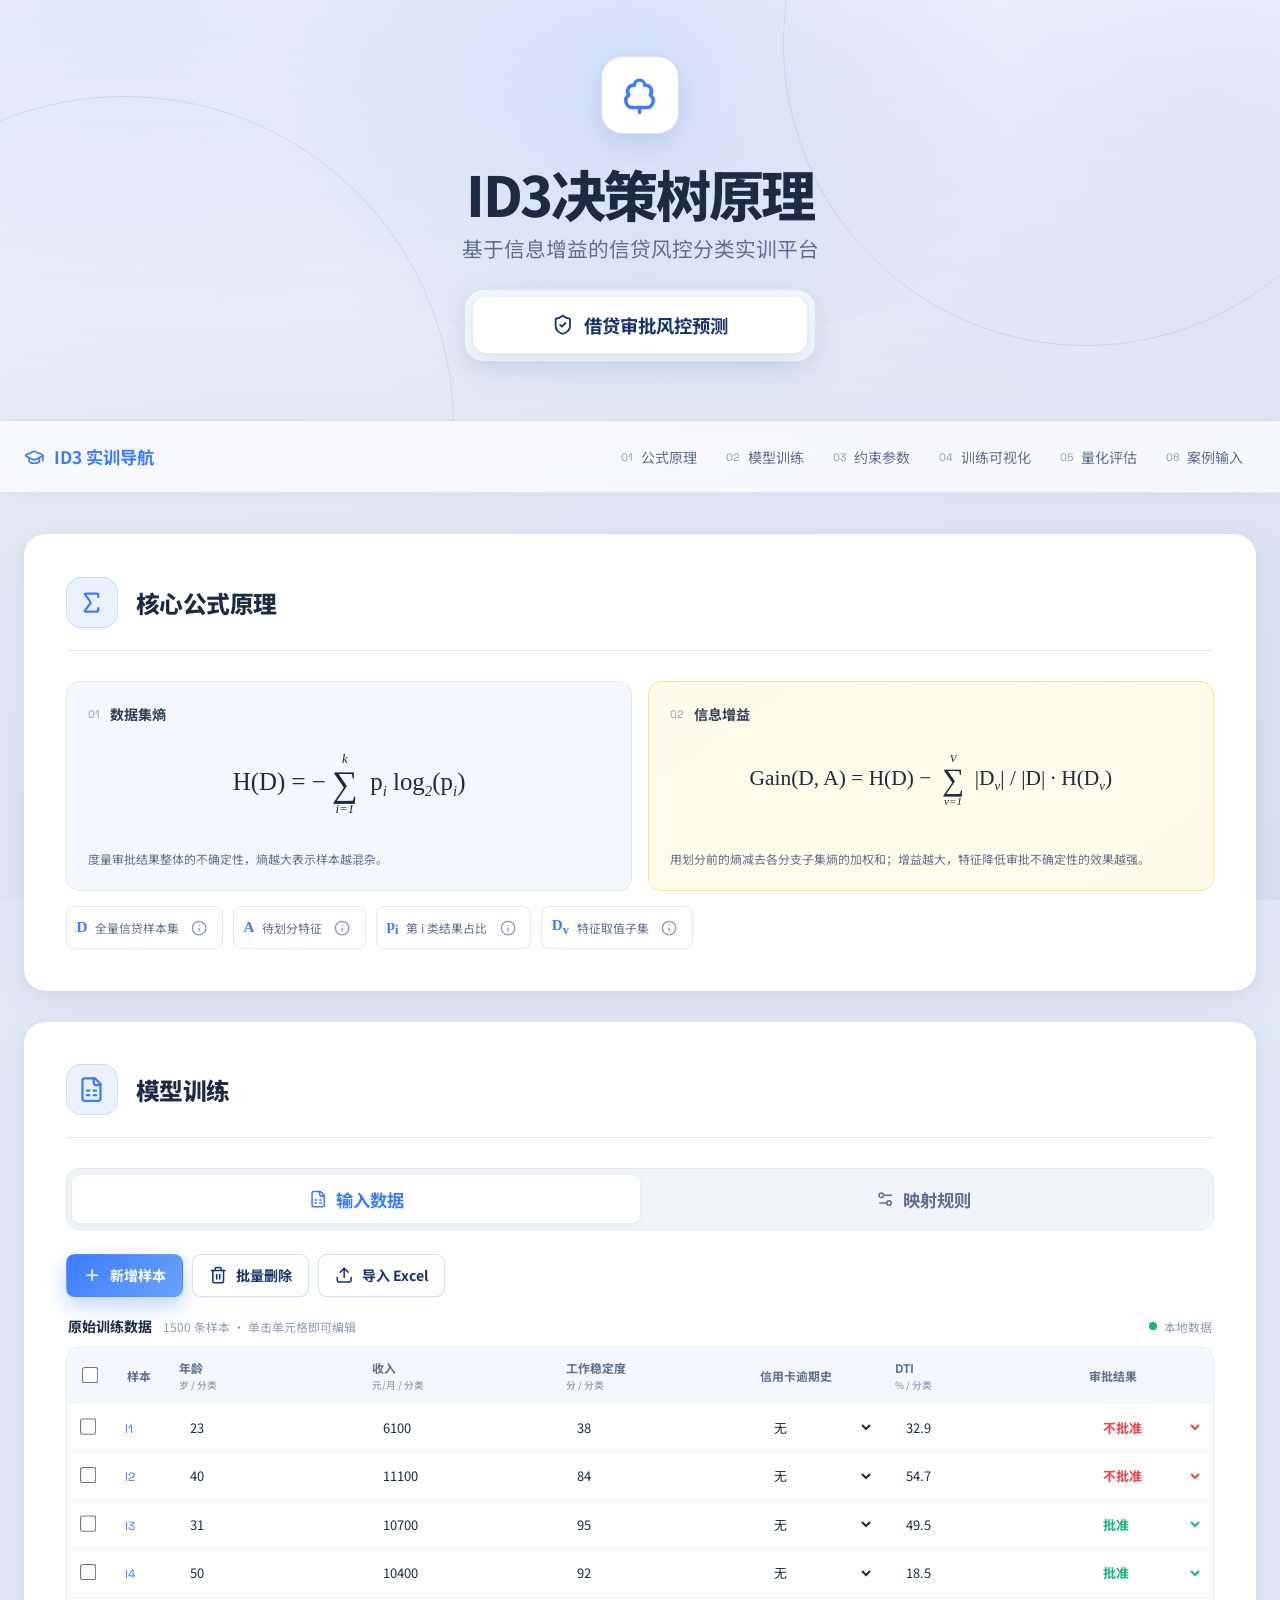
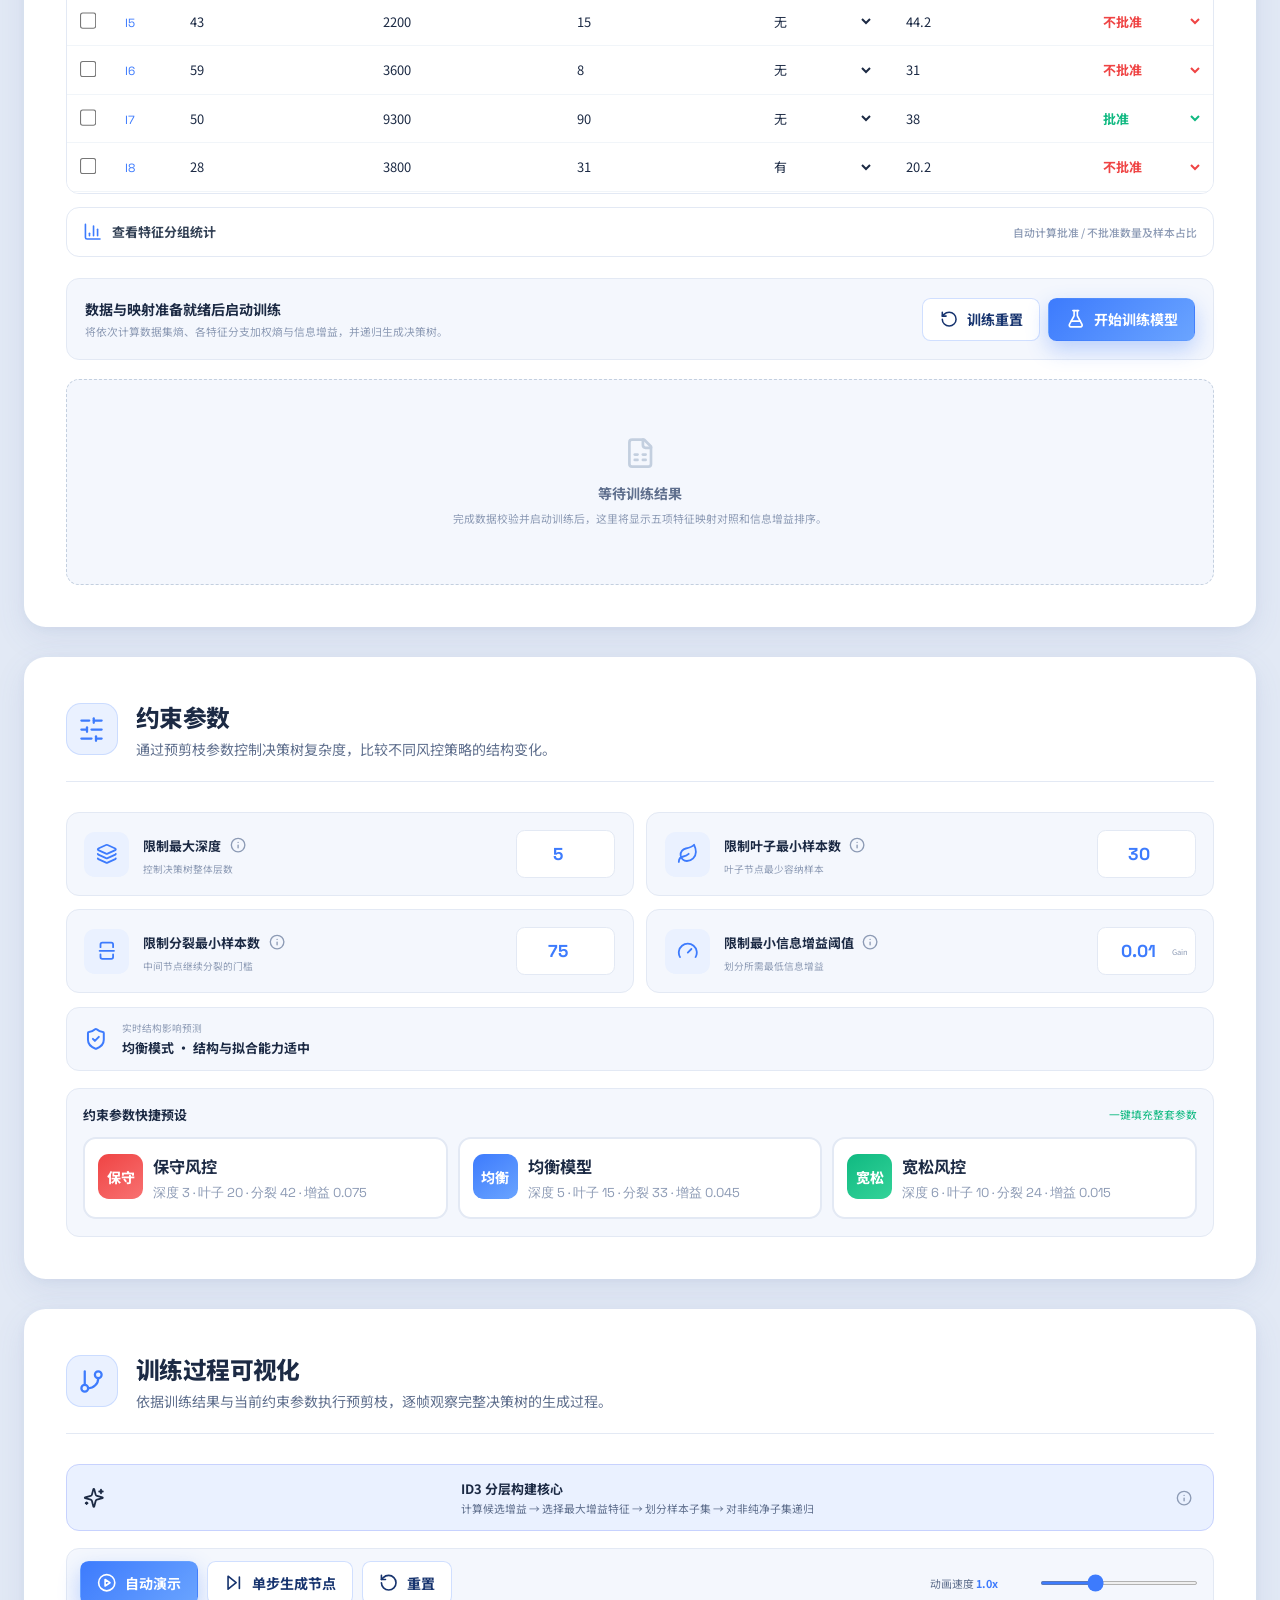
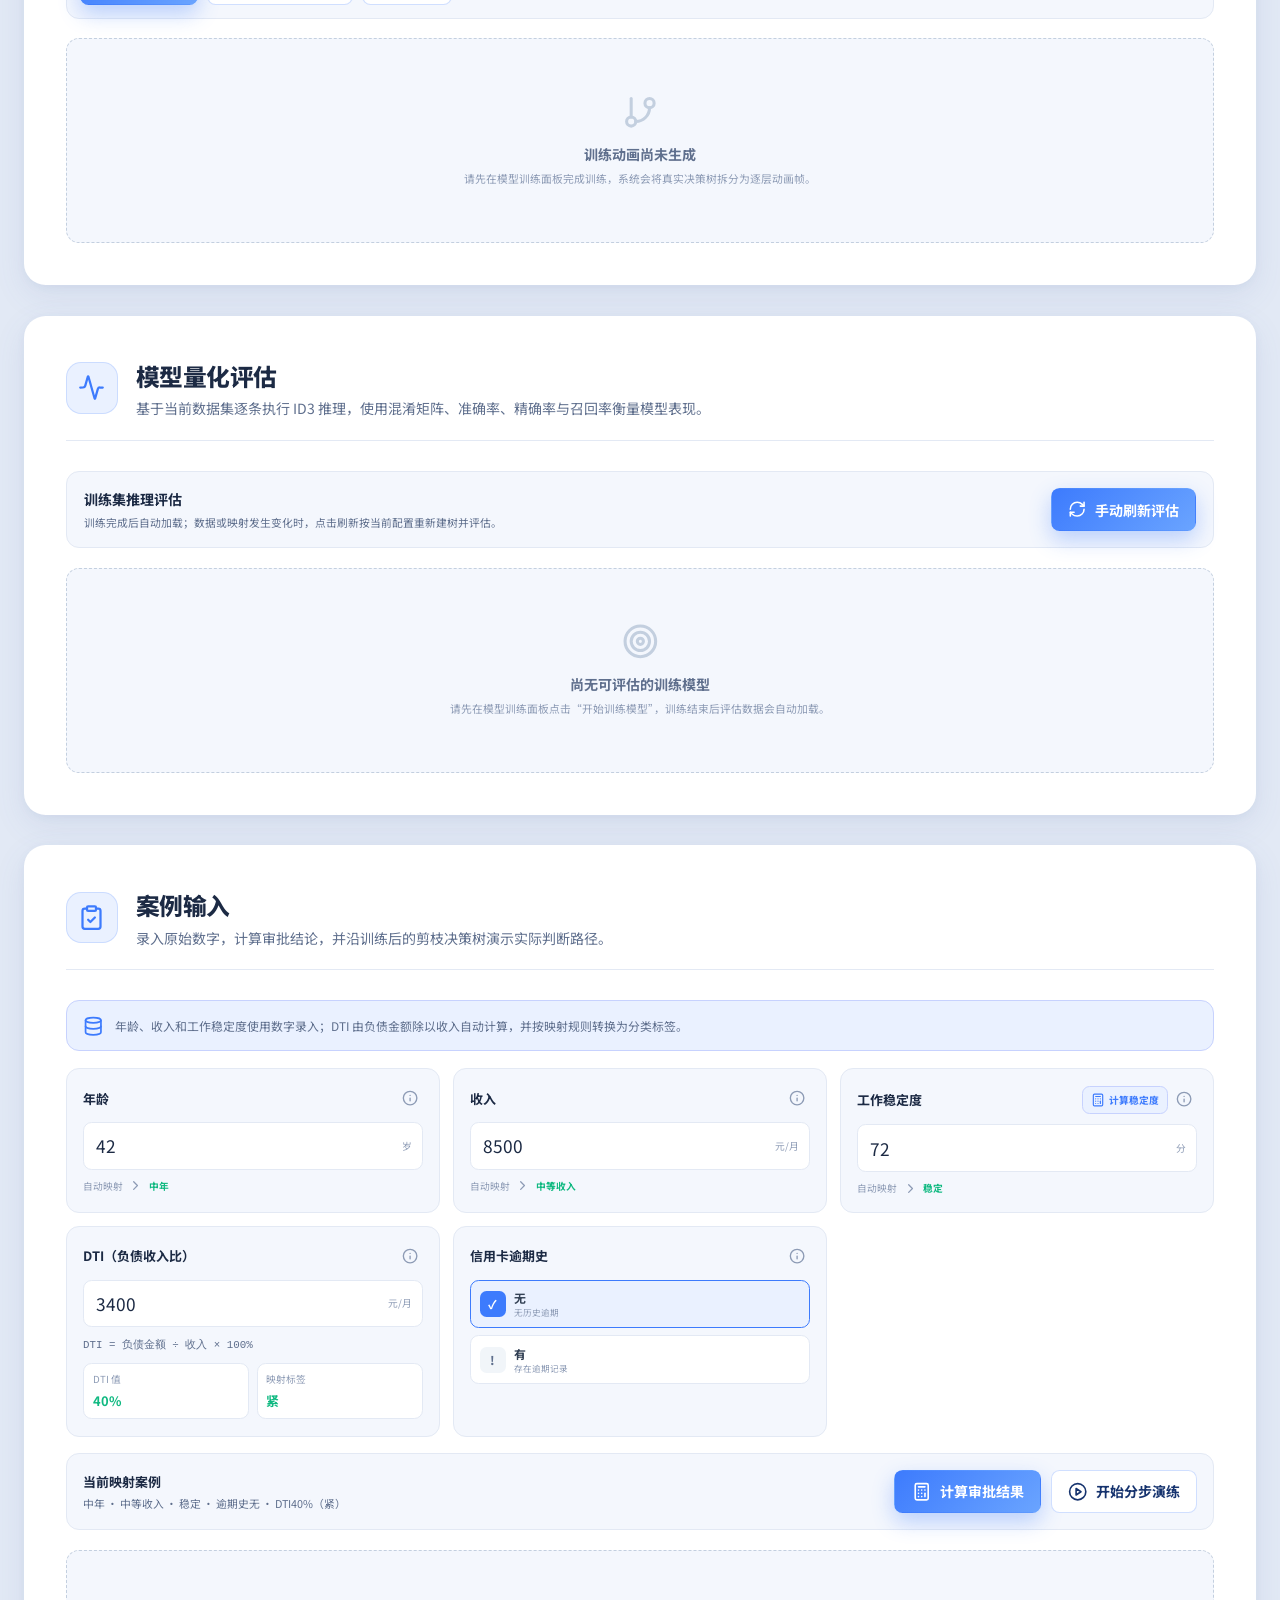
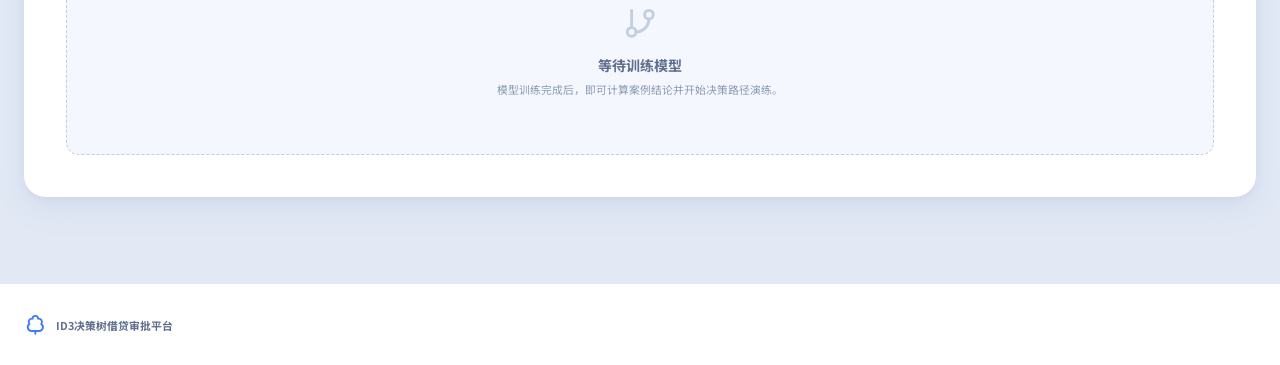
==== commit c9195a8e: "部署最新构建：完整计算过程日志、界面细节优化与板块顺序调整" ====
--- a/index.html
+++ b/index.html
@@ -8,9 +8,9 @@
       content="ID3决策树借贷审批平台，提供信息增益演算、模型训练和贷款审批路径可视化。"
     />
     <title>ID3决策树借贷审批平台</title>
-    <script type="module" crossorigin src="./assets/index-B4h8YLmE.js"></script>
+    <script type="module" crossorigin src="./assets/index-B8pWdPge.js"></script>
     <link rel="modulepreload" crossorigin href="./assets/react-CxBdIq-d.js">
-    <link rel="stylesheet" crossorigin href="./assets/index-CmJnZKk8.css">
+    <link rel="stylesheet" crossorigin href="./assets/index-DOfM6sJ3.css">
   </head>
   <body>
     <div id="root"></div>
--- a/assets/index-DOfM6sJ3.css
+++ b/assets/index-DOfM6sJ3.css
@@ -0,0 +1 @@
+@import"https://fonts.googleapis.com/css2?family=Noto+Sans+SC:wght@400;500;600;700;800&family=Space+Grotesk:wght@500;600;700&display=swap";:root{color-scheme:light;font-family:Noto Sans SC,Microsoft YaHei,Segoe UI,sans-serif;color:#1c2a44;background:#e2e9f5;font-synthesis:none;text-rendering:optimizeLegibility;--bg: #e2e9f5;--bg-deep: #d8e1f0;--panel: #ffffff;--panel-soft: #f4f7fd;--panel-raised: #ffffff;--line: #e3e9f4;--line-bright: #c9dafc;--text: #1c2a44;--muted: #5f6f8d;--muted-2: #8d9bb5;--primary: #3d7bfd;--primary-soft: #6aa4ff;--primary-bg: #eaf1ff;--navy: #16336e;--navy-soft: #1d4a9e;--accent: #e0447c;--cyan: #3d7bfd;--cyan-soft: #6aa4ff;--green: #10b981;--green-bg: #ecfdf5;--yellow: #f59e0b;--red: #ef4444;--red-bg: #fef2f2;--orange: #f59e0b;--radius: 20px;--shadow: 0 10px 30px rgba(88, 112, 165, .1), 0 2px 8px rgba(88, 112, 165, .06);--shadow-hover: 0 16px 40px rgba(88, 112, 165, .16), 0 4px 12px rgba(88, 112, 165, .08)}*{box-sizing:border-box}html{overflow-x:auto;scroll-behavior:smooth;scroll-padding-top:92px}body{margin:0;overflow-x:hidden;zoom:1.08;background:radial-gradient(1000px 560px at 8% -6%,rgba(122,162,255,.26),transparent 62%),radial-gradient(860px 520px at 94% 10%,rgba(178,148,255,.15),transparent 60%),radial-gradient(760px 520px at 50% 110%,rgba(110,190,255,.18),transparent 62%),linear-gradient(158deg,#eaf0f9,#e0e8f4 46%,#d7e0f0);background-attachment:fixed;color:var(--text)}button,input,select,textarea{font:inherit}button,a{color:inherit}::selection{color:#fff;background:var(--primary)}::-webkit-scrollbar{width:9px;height:9px}::-webkit-scrollbar-track{background:transparent}::-webkit-scrollbar-thumb{border-radius:4px;background:#b8c5dc}::-webkit-scrollbar-thumb:hover{background:#8d9bb5}.app{min-height:100vh}.hero{position:relative;min-height:390px;overflow:hidden;border-bottom:1px solid rgba(163,184,222,.28);background:linear-gradient(180deg,#ffffff57,#fff0)}.hero:before{position:absolute;top:-180px;left:50%;width:900px;height:500px;border-radius:50%;background:radial-gradient(circle,rgba(122,162,255,.2),transparent 66%);content:"";transform:translate(-50%);pointer-events:none}.hero-inner{position:relative;z-index:2;display:flex;align-items:center;flex-direction:column;justify-content:center;width:min(1220px,calc(100% - 44px));margin:0 auto;padding-top:52px;text-align:center}.brand-mark{display:grid;flex:0 0 auto;width:72px;height:72px;margin:0 0 16px;place-items:center;border:1px solid rgba(61,123,253,.22);border-radius:20px;color:var(--primary);background:#fff;box-shadow:0 10px 26px #5870a52e}.hero-copy{width:100%;max-width:1100px}.hero-kicker{color:var(--accent);font-family:Space Grotesk,sans-serif;font-size:12px;font-weight:700;letter-spacing:.22em}.hero h1{margin:8px 0 5px;color:var(--text);font-size:clamp(32px,4vw,56px);font-weight:800;letter-spacing:-.045em;line-height:1.22}.hero-copy p{margin:0;color:var(--muted);font-size:clamp(16px,1.5vw,20px)}.header-tools{position:absolute;top:22px;right:0;display:flex;gap:8px}.header-tools button{display:inline-flex;align-items:center;gap:7px;padding:8px 12px;border:1px solid rgba(61,123,253,.2);border-radius:10px;color:var(--primary);background:#ffffffc7;cursor:pointer;transition:.2s ease}.header-tools button:hover{border-color:var(--primary);color:#fff;background:var(--primary)}.scene-switch{position:relative;z-index:2;display:flex;width:fit-content;margin:24px auto 0;padding:7px;border:1px solid rgba(61,123,253,.16);border-radius:18px;background:#ffffffa8;box-shadow:0 10px 30px #5870a51f}.scene-switch button{display:inline-flex;align-items:center;gap:10px;min-width:310px;justify-content:center;padding:14px 28px;border:0;border-radius:13px;font-size:17px;font-weight:700;color:var(--muted);background:transparent}.scene-switch button.active{color:var(--navy);background:#fff;box-shadow:0 6px 18px #5870a52e}.hero-orbit{position:absolute;border:1px solid rgba(61,123,253,.16);border-radius:50%;pointer-events:none}.orbit-one{top:-240px;right:-100px;width:560px;height:560px}.orbit-two{bottom:-310px;left:-190px;width:610px;height:610px}.section-nav{position:sticky;z-index:50;top:0;border-bottom:1px solid rgba(163,184,222,.25);background:#ffffffb8;-webkit-backdrop-filter:blur(18px);backdrop-filter:blur(18px);box-shadow:0 2px 12px #5870a50f}.section-nav-inner{display:flex;align-items:center;justify-content:space-between;width:min(1220px,calc(100% - 44px));min-height:66px;margin:0 auto}.nav-brand{display:flex;align-items:center;gap:9px;color:var(--primary);font-weight:700;white-space:nowrap}.nav-links{display:flex;align-items:center;gap:3px}.nav-links a{display:flex;align-items:center;gap:7px;padding:10px 12px;border-radius:8px;color:var(--muted);font-size:13px;text-decoration:none;transition:.2s ease}.nav-links a span{color:var(--muted-2);font-family:Space Grotesk,sans-serif;font-size:10px}.nav-links a:hover{color:var(--primary);background:var(--primary-bg)}.mobile-menu{display:none;padding:8px;border:1px solid var(--line);border-radius:8px;background:var(--panel)}.main-container{display:grid;gap:28px;width:min(1220px,calc(100% - 44px));margin:38px auto 80px}.panel{position:relative;padding:clamp(24px,3vw,38px);overflow:visible;border:1px solid rgba(255,255,255,.9);border-radius:var(--radius);background:var(--panel);box-shadow:var(--shadow);transition:transform .2s ease,box-shadow .2s ease}.panel:hover{transform:translateY(-1px);box-shadow:var(--shadow-hover)}.section-heading{display:flex;align-items:center;gap:17px;margin-bottom:28px;padding-bottom:20px;border-bottom:1px solid var(--line)}.section-icon{display:grid;flex:0 0 auto;width:48px;height:48px;place-items:center;border:1px solid rgba(61,123,253,.18);border-radius:14px;color:var(--primary);background:var(--primary-bg)}.eyebrow{display:block;margin-bottom:3px;color:var(--accent);font-family:Space Grotesk,sans-serif;font-size:10px;font-weight:700;letter-spacing:.15em}.section-heading h2{margin:0;color:var(--text);font-size:22px;font-weight:800;letter-spacing:-.025em}.section-heading p{margin:5px 0 0;color:var(--muted);font-size:13px}.button{display:inline-flex;align-items:center;justify-content:center;gap:8px;min-height:40px;padding:9px 15px;border:1px solid transparent;border-radius:8px;font-size:13px;font-weight:700;cursor:pointer;transition:transform .2s ease,box-shadow .2s ease,border-color .2s ease,background .2s ease}.button:hover:not(:disabled){transform:translateY(-1px)}.button:disabled{cursor:not-allowed;opacity:.48}.button-primary{color:#fff;background:linear-gradient(135deg,var(--primary),var(--primary-soft));box-shadow:0 8px 20px #3d7bfd52}.button-primary:hover:not(:disabled){box-shadow:0 10px 26px #3d7bfd6b}.button-secondary{border-color:#3d7bfd3d;color:var(--navy);background:#fff}.button-secondary:hover:not(:disabled){border-color:var(--primary);color:var(--primary);background:var(--primary-bg)}.button-ghost{border-color:transparent;color:var(--muted);background:#eef2fa}.button-ghost:hover:not(:disabled){color:var(--primary);background:var(--primary-bg)}.button-danger{border-color:#ef444459;color:#dc2626;background:var(--red-bg)}.tooltip-wrap{position:relative;display:inline-flex;vertical-align:middle}.tooltip-trigger{display:inline-grid;width:24px;height:24px;padding:0;place-items:center;border:0;border-radius:50%;color:var(--muted-2);background:transparent;cursor:help}.tooltip-trigger:hover,.tooltip-trigger:focus-visible{color:var(--primary);background:var(--primary-bg)}.tooltip-card{position:absolute;z-index:120;bottom:calc(100% + 10px);left:50%;display:none;width:260px;padding:13px 14px;border:1px solid var(--line);border-radius:10px;color:#4a5a78;background:#fff;box-shadow:0 8px 24px #5870a51f;font-size:12px;line-height:1.65;transform:translate(-50%)}.tooltip-card:after{position:absolute;top:100%;left:50%;border:6px solid transparent;border-top-color:#fff;content:"";transform:translate(-50%)}.tooltip-card strong{display:block;margin-bottom:4px;color:var(--primary)}.tooltip-card span{display:block}.tooltip-wrap:hover .tooltip-card,.tooltip-wrap:focus-within .tooltip-card{display:block}input,select,textarea{min-height:40px;border:1px solid var(--line);border-radius:8px;outline:0;color:var(--text);background:#fff;transition:border-color .2s ease,box-shadow .2s ease}input:focus,select:focus,textarea:focus{border-color:var(--primary);box-shadow:0 0 0 3px #3d7bfd26}select{padding:0 34px 0 11px}input{padding:0 11px}input[type=checkbox]{width:16px;min-height:16px;accent-color:var(--primary)}input[type=range]{height:4px;min-height:4px;padding:0;border:0;border-radius:4px;background:#e2e8f0;accent-color:var(--primary)}input[type=range]::-webkit-slider-thumb{width:14px;height:14px;border-radius:50%;background:var(--primary)}.tabs{display:grid;grid-template-columns:1fr 1fr;padding:5px;border:1px solid var(--line);border-radius:12px;background:#f1f5f9}.tabs button{display:flex;align-items:center;justify-content:center;gap:8px;padding:11px 18px;border:0;border-radius:8px;color:var(--muted);background:transparent;font-weight:700;cursor:pointer;transition:.2s ease}.tabs button.active{color:var(--primary);background:#fff;box-shadow:0 1px 4px #5870a51a}.tab-panel{padding-top:22px}.formula-stack{display:grid;grid-template-columns:repeat(2,minmax(0,1fr));gap:14px}.formula-card{position:relative;min-width:0;padding:20px;overflow:hidden;border:1px solid var(--line);border-radius:12px;background:var(--panel-soft);transition:border-color .2s ease,box-shadow .2s ease}.formula-card:hover{border-color:var(--primary);box-shadow:0 4px 14px #3d7bfd1f}.formula-card:after{display:none}.formula-card>div{display:flex;align-items:center;gap:9px}.formula-card>div>span{color:var(--muted-2);font-family:Space Grotesk,sans-serif;font-size:10px}.formula-card>div>strong{color:#334155;font-size:13px}.formula{min-height:92px;margin:14px 0 10px;padding:12px 4px;color:#1c2a44;font-family:Georgia,Times New Roman,serif;font-size:clamp(19px,1.8vw,25px);line-height:2.2;text-align:center}.math-sigma{display:inline-grid;grid-template-rows:auto auto auto;align-items:center;justify-items:center;margin:0 .25em;vertical-align:middle;line-height:1}.math-sigma-top,.math-sigma-bot{font-size:.52em;font-style:italic;line-height:1.1}.math-sigma-sym{font-size:1.45em;line-height:1}.formula sub,.formula sup{font-size:.6em;font-style:italic}.formula-card small{display:block;color:var(--muted);font-size:11px;line-height:1.65}.formula-gain{font-size:clamp(17px,1.55vw,23px)}.formula-core{border-color:#fde68a;background:linear-gradient(145deg,#fefce8,#fffbeb)}.formula-core:hover{border-color:#f59e0b;box-shadow:0 4px 14px #f59e0b26}.variable-legend{display:flex;flex-wrap:wrap;gap:9px;margin-top:14px}.variable-legend>span{display:flex;align-items:center;gap:7px;padding:7px 9px;border:1px solid var(--line);border-radius:8px;color:var(--muted);background:#fff;font-size:11px}.variable-legend b{color:var(--primary);font-family:Georgia,serif;font-size:14px}.principle-grid{display:grid;grid-template-columns:1fr 1fr 1.15fr;gap:13px;margin-top:21px}.principle-grid article{padding:17px;border:1px solid var(--line);border-radius:12px;background:var(--panel-soft)}.principle-index{color:var(--green);font-family:Space Grotesk,sans-serif;font-size:10px;font-weight:700;letter-spacing:.1em}.principle-grid h3{margin:6px 0 5px;color:var(--text);font-size:14px}.principle-grid p{margin:0;color:var(--muted);font-size:11px;line-height:1.7}.principle-grid .canvas-hint{border-color:#c7d2fe;color:var(--primary);background:var(--primary-bg)}.coin-demo{margin-top:15px;overflow:hidden;border:1px solid var(--line);border-radius:12px;background:#fff}.coin-demo>button{display:flex;align-items:center;justify-content:space-between;width:100%;padding:14px 17px;border:0;color:#334155;background:transparent;cursor:pointer}.coin-demo>button>span{display:flex;align-items:center;gap:12px}.coin-demo>button i{padding:3px 7px;border-radius:5px;color:#fff;background:var(--green);font-size:10px;font-style:normal;font-weight:800}.coin-content{display:grid;grid-template-columns:auto 1fr;gap:22px;padding:18px;border-top:1px solid var(--line)}.coin-visual{display:grid;grid-template-columns:repeat(5,32px);gap:7px}.coin-visual span{display:grid;width:32px;height:32px;place-items:center;border-radius:50%;font-size:11px;font-weight:800}.coin-visual .heads{color:#fff;background:var(--primary)}.coin-visual .tails{color:#92400e;background:#fde68a}.coin-content p{margin:0 0 7px;color:#4a5a78;font-size:12px}.coin-content code{display:block;color:var(--primary);font-family:Consolas,monospace;font-size:13px}.coin-content small{display:block;margin-top:7px;color:var(--muted-2);font-size:11px}.dataset-toolbar{display:flex;flex-wrap:wrap;gap:8px;margin-bottom:18px}.table-caption,.block-heading,.subheading{display:flex;align-items:center;justify-content:space-between;gap:14px}.table-caption{margin:0 2px 10px}.table-caption>div{display:flex;align-items:baseline;gap:10px}.table-caption strong{color:var(--text);font-size:13px}.table-caption span{color:var(--muted-2);font-size:11px}.status-dot{display:inline-flex;align-items:center;gap:7px;color:var(--green);font-size:11px}.status-dot i{width:7px;height:7px;border-radius:50%;background:var(--green)}.data-table-wrap,.mini-table-wrap{max-width:100%;overflow:auto;border:1px solid var(--line);border-radius:12px;background:#fff}.dataset-table-window{height:clamp(320px,46vh,460px);overflow-y:auto}.dataset-table-window .data-table{min-width:980px}.dataset-table-window .data-table th{position:sticky;z-index:3;top:0;box-shadow:0 1px var(--line)}.dataset-empty{display:grid;min-height:300px;place-items:center;color:var(--muted-2);font-size:12px}.data-table,.mini-table{width:100%;border-collapse:collapse;white-space:nowrap}.data-table th,.data-table td,.mini-table th,.mini-table td{border-bottom:1px solid #f1f5f9;text-align:left}.data-table th{padding:10px;color:var(--muted);background:var(--panel-soft);font-size:11px;font-weight:700}.data-table th small{display:block;margin-top:2px;color:var(--muted-2);font-size:9px;font-weight:500}.data-table td{padding:6px 8px;color:#334155;font-size:12px}.data-table tbody tr:hover{background:var(--panel-soft)}.data-table tbody tr:last-child td{border-bottom:0}.data-table td input:not([type=checkbox]),.data-table td select{width:100%;min-width:92px;min-height:32px;border-color:transparent;background:transparent;font-size:12px}.data-table td input:hover,.data-table td select:hover{border-color:var(--line);background:#fff}.row-id{color:var(--primary);font-family:Space Grotesk,sans-serif;font-size:11px}.perturb-bar{display:grid;grid-template-columns:1fr auto auto auto;align-items:center;gap:10px;margin-top:12px;padding:12px;border:1px dashed #c3cfdf;border-radius:12px;background:var(--panel-soft)}.perturb-bar>div{display:flex;align-items:center;gap:10px;color:var(--primary)}.perturb-bar>div span{display:grid;gap:2px}.perturb-bar strong{color:var(--text);font-size:12px}.perturb-bar>div span{color:var(--muted-2);font-size:10px}.perturb-bar select{min-width:118px}.stats-details{margin-top:12px;border:1px solid var(--line);border-radius:12px;background:#fff}.stats-details summary{display:flex;align-items:center;gap:9px;padding:13px 15px;color:#334155;font-size:12px;font-weight:700;cursor:pointer;list-style:none}.stats-details summary svg{color:var(--primary)}.stats-details summary span{margin-left:auto;color:var(--muted-2);font-size:10px;font-weight:500}.stats-grid{display:grid;grid-template-columns:repeat(4,1fr);gap:9px;padding:12px;border-top:1px solid var(--line)}.stats-grid article{padding:12px;border:1px solid var(--line);border-radius:8px;background:var(--panel-soft)}.stats-grid h4{margin:0 0 9px;color:var(--text);font-size:12px}.stat-line{display:grid;grid-template-columns:1fr;gap:2px;padding:6px 0;border-top:1px dashed #e2e8f0;font-size:10px}.stat-line strong{color:#4a5a78}.pass-text{color:var(--green)!important}.reject-text{color:var(--red)!important}.approval-select.approved-value{color:var(--green);font-weight:700}.approval-select.rejected-value{color:var(--red);font-weight:700}.mapping-intro,.visual-principle,.sample-note{display:flex;align-items:center;justify-content:space-between;gap:14px;margin-bottom:16px;padding:13px 15px;border:1px solid #c7d2fe;border-radius:12px;background:var(--primary-bg)}.mapping-intro>div,.visual-principle>div,.sample-note{display:flex;align-items:center;gap:11px;color:var(--primary)}.mapping-intro>div span,.visual-principle>div{display:grid;gap:2px}.mapping-intro>.mapping-intro-actions{display:flex;align-items:center;justify-content:flex-end;flex-wrap:wrap;gap:8px}.mapping-intro-actions .button{min-height:34px;padding:7px 10px;font-size:10px}.mapping-intro-actions .validation-badge{display:inline-flex;white-space:nowrap}.mapping-intro strong,.visual-principle strong{color:var(--text);font-size:12px}.mapping-intro>div span,.visual-principle span{color:var(--muted);font-size:10px}.validation-badge{padding:5px 9px;border:1px solid rgba(16,185,129,.3);border-radius:20px;color:var(--green);background:var(--green-bg);font-size:10px}.validation-badge.error{border-color:#ef444459;color:var(--red);background:var(--red-bg)}.mapping-grid{display:grid;grid-template-columns:repeat(2,minmax(0,1fr));gap:12px}.mapping-card{min-width:0;padding:16px;border:1px solid var(--line);border-radius:12px;background:var(--panel-soft)}.mapping-card-head{display:flex;align-items:center;justify-content:space-between;margin-bottom:13px}.mapping-card-head>div{display:grid;gap:2px}.mapping-card-head span{color:var(--text);font-size:13px;font-weight:700}.mapping-card-head small{color:var(--muted-2);font-size:9px}.mapping-section-title{display:flex;align-items:baseline;justify-content:space-between;gap:12px;margin-bottom:8px}.mapping-section-title span{color:#4a5a78;font-size:11px;font-weight:700}.mapping-section-title small{color:var(--muted-2);font-size:9px}.rule-table{display:grid;gap:6px}.rule-header,.rule-row{display:grid;grid-template-columns:minmax(80px,1fr) minmax(104px,1.15fr) minmax(104px,1.15fr);align-items:center;gap:8px}.rule-header{color:var(--muted-2);font-size:9px;text-align:center}.rule-header span:first-child{text-align:left}.rule-row strong{color:#4a5a78;font-size:11px}.rule-row input{width:100%;min-width:0;min-height:38px;padding:0 8px;text-align:center;font-size:12px}.range-section{margin-top:16px;padding-top:13px;border-top:1px dashed #c3cfdf}.range-controls{display:grid;gap:10px}.range-controls label{display:grid;gap:8px;padding:9px 10px;border:1px solid var(--line);border-radius:8px;background:#fff}.range-controls label span{display:flex;align-items:center;justify-content:space-between;gap:10px;color:var(--muted);font-size:10px}.range-controls em{color:#4a5a78;font-style:normal}.range-controls b{color:var(--primary);font-family:Space Grotesk,sans-serif;font-size:10px;white-space:nowrap}.mapping-preview{display:flex;flex-wrap:wrap;gap:5px;margin-top:14px;padding-top:12px;border-top:1px dashed #c3cfdf}.mapping-preview>span{width:100%;color:var(--muted-2);font-size:9px}.mapping-preview code{padding:4px 6px;border-radius:5px;color:var(--primary);background:var(--primary-bg);font-family:Consolas,monospace;font-size:9px}.mapping-actions{display:flex;gap:5px;margin-top:11px}.mapping-actions .button{flex:1;min-height:32px;padding:5px;font-size:10px}.validation-list{display:grid;gap:5px;margin-top:13px;padding:12px 14px;border:1px solid rgba(239,68,68,.35);border-radius:10px;color:#b91c1c;background:var(--red-bg);font-size:11px}.validation-list span:before{margin-right:7px;color:var(--red);content:"•"}.training-action{display:flex;align-items:center;justify-content:space-between;gap:20px;margin-top:20px;padding:17px;border:1px solid var(--line);border-radius:12px;background:var(--panel-soft)}.training-action>div:first-child{display:grid;gap:4px}.training-action strong{color:var(--text);font-size:13px}.training-action span{color:var(--muted-2);font-size:10px}.training-action>div:last-child{display:flex;gap:8px}.spinner{width:16px;height:16px;border:2px solid rgba(255,255,255,.4);border-top-color:#fff;border-radius:50%;animation:spin .7s linear infinite}@keyframes spin{to{transform:rotate(360deg)}}.training-progress{margin-top:14px;padding:16px;border:1px solid var(--line);border-radius:12px;background:#fff}.progress-head{display:flex;align-items:center;justify-content:space-between;color:var(--muted);font-size:11px}.progress-head span{display:flex;align-items:center;gap:8px}.progress-head i{width:7px;height:7px;border-radius:50%;background:var(--green)}.progress-head i.pulse{animation:pulse 1.1s ease-in-out infinite}@keyframes pulse{50%{box-shadow:0 0 0 6px #10b98126;opacity:.6}}.progress-head strong{color:var(--primary);font-family:Space Grotesk,sans-serif}.progress-track{height:6px;margin-top:9px;overflow:hidden;border-radius:4px;background:#e2e8f0}.progress-track i{display:block;height:100%;border-radius:inherit;background:linear-gradient(90deg,var(--primary),var(--primary-soft));transition:width .25s ease}.training-log{max-height:320px;margin-top:12px;overflow:auto;font-family:Consolas,monospace}.training-log p{display:flex;gap:9px;margin:4px 0;color:var(--muted);font-size:13px;line-height:1.6}.training-log p span{flex-shrink:0;color:var(--muted-2)}.training-log p.log-layer{margin-top:10px;color:var(--primary);font-weight:700}.training-log p.log-node{color:var(--text);font-weight:600}.training-log p.log-choice{color:#059669;font-weight:600}.empty-state{display:grid;min-height:190px;margin-top:18px;padding:28px;place-items:center;align-content:center;border:1px dashed #c3cfdf;border-radius:12px;color:var(--muted-2);background:var(--panel-soft);text-align:center}.empty-state>div{margin-bottom:8px;color:#c3cfdf}.empty-state strong{color:var(--muted);font-size:13px}.empty-state p{max-width:470px;margin:5px 0 0;color:var(--muted-2);font-size:10px;line-height:1.7}.training-results{display:grid;min-width:0;gap:15px;margin-top:18px}.result-block,.chart-card,.metrics-panel,.layer-log-card,.iteration-panel{min-width:0;padding:16px;border:1px solid var(--line);border-radius:12px;background:var(--panel-soft)}.block-heading{margin-bottom:12px}.block-heading>div>span{color:var(--muted-2);font-family:Space Grotesk,sans-serif;font-size:9px;font-weight:700;letter-spacing:.1em}.block-heading h3{margin:2px 0 0;color:var(--text);font-size:13px}.block-heading em,.subheading em{color:var(--green);font-size:10px;font-style:normal}.conversion-table{max-height:310px}.conversion-table .data-table{border-collapse:separate;border-spacing:0}.conversion-table thead tr:first-child th{position:sticky;top:0;z-index:4;box-shadow:inset 0 -1px var(--line)}.conversion-table thead tr:nth-child(2) th{position:sticky;top:36px;z-index:3;box-shadow:0 -2px var(--panel-soft),inset 0 -1px var(--line)}.conversion-table .converted{color:#3d7bfd9e;font-weight:700}.training-output-grid{display:grid;grid-template-columns:1.1fr .9fr;gap:14px}.gain-chart{display:grid;gap:13px;padding:12px 2px}.gain-row{display:grid;grid-template-columns:100px 1fr 56px;align-items:center;gap:10px}.gain-label{display:flex;align-items:center;gap:5px;color:#4a5a78;font-size:11px}.gain-label em{padding:2px 5px;border-radius:4px;color:#fff;background:var(--primary);font-size:8px;font-style:normal;font-weight:800}.gain-track{height:14px;overflow:hidden;border-radius:4px;background:#e2e8f0}.gain-fill{height:100%;border-radius:inherit;background:linear-gradient(90deg,#86b0ff,#bcd6ff);transition:width .5s ease}.gain-row>strong{color:var(--primary);font-family:Space Grotesk,sans-serif;font-size:11px;text-align:right}.metrics-grid{display:grid;grid-template-columns:repeat(3,1fr);gap:8px}.metric-card{display:grid;min-width:0;gap:5px;padding:12px;border:1px solid var(--line);border-radius:10px;background:#fff}.metric-card span{overflow:hidden;color:var(--muted-2);font-size:9px;text-overflow:ellipsis;white-space:nowrap}.metric-card strong{overflow:hidden;color:var(--text);font-family:Space Grotesk,Noto Sans SC,sans-serif;font-size:16px;text-overflow:ellipsis;white-space:nowrap}.metric-cyan{border-top-color:var(--primary)}.metric-cyan strong{color:var(--primary)}.metric-green{border-top-color:var(--green)}.metric-green strong{color:var(--green)}.metric-yellow{border-top-color:var(--yellow)}.metric-yellow strong{color:#d97706}.metric-red{border-top-color:var(--red)}.metric-red strong{color:var(--red)}.gain-detail-list{display:grid;grid-template-columns:1fr 1fr;gap:5px 15px;margin-top:11px}.gain-detail-list>div{display:flex;justify-content:space-between;padding-bottom:5px;border-bottom:1px dashed #e2e8f0;color:var(--muted);font-size:10px}.gain-detail-list strong{color:#4a5a78;font-family:Space Grotesk,sans-serif}.visual-principle{margin-bottom:15px}.animation-controls{display:flex;align-items:center;justify-content:space-between;gap:18px;margin-bottom:15px;padding:12px;border:1px solid var(--line);border-radius:12px;background:var(--panel-soft)}.animation-controls>div{display:flex;gap:8px}.speed-control{display:grid;grid-template-columns:auto 150px;align-items:center;gap:11px;min-width:250px}.speed-control span{color:var(--muted);font-size:10px}.speed-control strong{color:var(--primary)}.tree-shell{overflow:hidden;border:1px solid var(--line);border-radius:12px;background:#fff}.tree-toolbar{display:flex;align-items:center;justify-content:space-between;gap:16px;padding:11px 13px;border-bottom:1px solid var(--line);background:#fff}.tree-toolbar>div:first-child{display:grid;gap:2px}.tree-toolbar strong{color:var(--text);font-size:12px}.tree-toolbar span{color:var(--muted-2);font-size:9px}.toolbar-actions{display:flex;gap:5px}.toolbar-actions>button:not(.button){display:grid;width:35px;height:35px;padding:0;place-items:center;border:1px solid var(--line);border-radius:8px;color:var(--muted);background:#fff;cursor:pointer;transition:.2s ease}.toolbar-actions>button:hover{border-color:var(--primary);color:var(--primary);background:var(--primary-bg)}.tree-toolbar .button{min-height:35px;padding:6px 9px;font-size:10px}.tree-viewport{width:100%;overflow:hidden;background:linear-gradient(rgba(88,112,165,.035) 1px,transparent 1px),linear-gradient(90deg,rgba(88,112,165,.035) 1px,transparent 1px),var(--panel-soft);background-size:auto,28px 28px,28px 28px,auto;cursor:grab}.tree-viewport:active{cursor:grabbing}.tree-viewport svg{display:block;width:100%;height:auto;min-height:360px;touch-action:none;-webkit-user-select:none;user-select:none}.tree-compact .tree-viewport svg{min-height:300px}.svg-tree-node{cursor:pointer;transition:opacity .2s ease}.svg-tree-node:hover{opacity:.86}.visual-grid{display:grid;grid-template-columns:1.05fr .95fr;gap:13px;margin-top:13px}.entropy-chart-card{grid-column:1 / -1}.subheading{margin-bottom:12px}.subheading>span{color:var(--text);font-size:12px;font-weight:700}.subheading>svg{color:var(--primary)}.panel-info-btn{display:inline-grid;width:22px;height:22px;margin-left:8px;padding:0;place-items:center;border:1px solid var(--line);border-radius:50%;color:var(--primary);background:#fff;cursor:pointer;vertical-align:middle;transition:.2s ease}.panel-info-btn:hover{border-color:var(--primary);background:var(--primary-bg);transform:scale(1.08)}.panel-intro p{margin:0 0 10px;color:var(--text);font-size:14px;line-height:1.8}.panel-intro p:last-child{margin-bottom:0}.panel-intro strong{color:var(--primary)}.layer-timeline{display:flex;gap:4px;margin-bottom:12px}.layer-timeline button{display:grid;flex:1;gap:4px;justify-items:center;padding:7px 3px;border:0;border-radius:7px;color:var(--muted-2);background:#fff;border:1px solid var(--line);cursor:pointer;transition:.2s ease}.layer-timeline button i{display:grid;width:20px;height:20px;place-items:center;border:1px solid var(--line);border-radius:50%;font-size:9px;font-style:normal}.layer-timeline button span{font-size:8px}.layer-timeline button.active{color:var(--primary);background:var(--primary-bg);border-color:#c7d2fe}.layer-timeline button.active i{border-color:var(--primary);color:#fff;background:var(--primary)}.layer-timeline button.complete{color:var(--green)}.layer-timeline button.complete i{border-color:#10b98166;background:var(--green-bg)}.layer-log-lines{display:grid;max-height:230px;gap:7px;overflow:auto}.layer-log-lines>div{display:grid;grid-template-columns:auto 1fr;gap:2px 8px;padding:8px;border-left:2px solid var(--primary);background:#fff;border-radius:0 8px 8px 0}.layer-log-lines>div>span{grid-row:1 / 3;padding:2px 5px;border-radius:4px;color:#fff;background:var(--primary);font-size:8px;font-weight:800;align-self:start}.layer-log-lines p{margin:0;color:#334155;font-size:10px}.layer-log-lines small{color:var(--muted-2);font-size:9px}.gain-chart.compact{gap:10px}.gain-chart.compact .gain-row{grid-template-columns:78px 1fr 48px}.chart-footnote{color:var(--muted-2);font-size:9px}.chart-placeholder{display:grid;min-height:160px;place-items:center;color:var(--muted-2);font-size:10px}.line-chart{display:block;width:100%;max-height:220px}.grid-line{stroke:#e2e8f0;stroke-dasharray:3 4}.axis-line{stroke:#c3cfdf}.axis-label{fill:var(--muted-2);font-family:Space Grotesk,sans-serif;font-size:10px}.entropy-line-glow{fill:none;stroke:#3d7bfd1f;stroke-width:10px}.entropy-line{fill:none;stroke:var(--primary);stroke-width:2.5px}.line-dot{fill:#fff;stroke:var(--primary);stroke-width:2px}.active-dot{fill:var(--green);stroke:#a7f3d0;stroke-width:2px}.iteration-panel{margin-top:13px}.sample-note{justify-content:flex-start}.sample-note p{margin:0;color:var(--muted);font-size:11px}.sample-input-grid{display:grid;grid-template-columns:repeat(4,1fr);gap:12px}.sample-field{min-width:0;padding:15px;border:1px solid var(--line);border-radius:12px;background:var(--panel-soft)}.field-title{display:flex;align-items:center;justify-content:space-between;margin-bottom:10px}.field-title label{color:var(--text);font-size:12px;font-weight:700}.field-title-actions{display:flex;align-items:center;gap:3px}.stability-calculator-trigger{display:inline-flex;align-items:center;gap:4px;min-height:26px;padding:4px 7px;border:1px solid #c7d2fe;border-radius:7px;color:var(--primary);background:var(--primary-bg);font-size:9px;font-weight:700;white-space:nowrap;cursor:pointer;transition:border-color .2s ease,background .2s ease}.stability-calculator-trigger:hover,.stability-calculator-trigger:focus-visible{border-color:var(--primary);background:#dce9ff}.mini-toggle{display:grid;grid-template-columns:1fr 1fr;gap:3px;margin-bottom:9px;padding:3px;border-radius:7px;background:#e2e8f0}.mini-toggle button{padding:6px 4px;border:0;border-radius:5px;color:var(--muted);background:transparent;font-size:9px;cursor:pointer}.mini-toggle button.active{color:var(--primary);background:#fff;box-shadow:0 1px 3px #5870a51a}.sample-field>select,.number-map-input>div{width:100%}.sample-field>select{min-height:44px}.number-map-input>div{position:relative}.number-map-input input{width:100%;min-height:44px;padding-right:55px}.number-map-input>div span{position:absolute;top:50%;right:10px;color:var(--muted-2);font-size:9px;transform:translateY(-50%)}.number-map-input p{display:flex;align-items:center;gap:5px;margin:8px 0 0;color:var(--muted-2);font-size:9px}.number-map-input strong{color:var(--green)}.overdue-options{display:grid;gap:7px}.overdue-options button{display:flex;align-items:center;gap:8px;padding:8px;border:1px solid var(--line);border-radius:8px;text-align:left;background:#fff;cursor:pointer;transition:.2s ease}.overdue-options button>span{display:grid;width:24px;height:24px;place-items:center;border-radius:6px;color:var(--muted);background:#f1f5f9;font-size:11px;font-weight:800}.overdue-options button>div{display:grid}.overdue-options strong{color:#334155;font-size:11px}.overdue-options small{color:var(--muted-2);font-size:8px}.overdue-options button.active{border-color:var(--primary);background:var(--primary-bg)}.overdue-options button.active>span{color:#fff;background:var(--primary)}.sample-shortcuts,.sample-library{display:flex;align-items:center;flex-wrap:wrap;gap:8px;margin-top:13px;padding:12px;border:1px solid var(--line);border-radius:12px;background:var(--panel-soft)}.sample-shortcuts>span{display:flex;align-items:center;gap:7px;margin-right:4px;color:var(--muted);font-size:11px}.sample-shortcuts svg{color:var(--primary)}.template-低{border-color:#10b98173}.template-中{border-color:#f59e0b73}.template-高{border-color:#ef444473}.sample-library{justify-content:flex-end}.sample-library>div{display:grid;flex:1;min-width:230px;grid-template-columns:auto minmax(180px,1fr);align-items:center;gap:9px;margin-right:auto}.sample-library label{color:var(--muted);font-size:10px}.batch-results{margin-top:13px;padding:14px;border:1px solid var(--line);border-radius:12px;background:#fff}.mini-table th,.mini-table td{padding:8px 10px;color:#4a5a78;font-size:10px}.mini-table th{color:var(--muted);background:var(--panel-soft)}.parameter-grid{display:grid;grid-template-columns:1fr 1fr;gap:12px}.parameter-card{display:grid;grid-template-columns:auto 1fr auto;align-items:center;gap:13px;padding:16px;border:1px solid var(--line);border-radius:12px;background:var(--panel-soft)}.parameter-icon{display:grid;width:42px;height:42px;place-items:center;border-radius:10px;color:var(--primary);background:var(--primary-bg)}.parameter-copy{display:grid;gap:4px}.parameter-copy>div{display:flex;align-items:center;gap:3px}.parameter-copy label{color:var(--text);font-size:12px;font-weight:700}.parameter-copy>span{color:var(--muted-2);font-size:9px}.parameter-copy>small{color:var(--green);font-size:9px}.parameter-input{position:relative}.parameter-input input{width:92px;min-height:44px;padding-right:10px;color:var(--primary);font-family:Space Grotesk,sans-serif;font-size:16px;font-weight:700;text-align:center}.parameter-input span{position:absolute;top:50%;right:7px;color:var(--muted-2);font-size:7px;transform:translateY(-50%)}.parameter-input.invalid input{border-color:var(--red);color:var(--red);background:var(--red-bg);box-shadow:0 0 0 2px #ef444414}.parameter-input .parameter-error{display:block;max-width:110px;margin-top:4px;color:var(--red);font-size:8px;line-height:1.35;text-align:right}.structure-impact{display:flex;align-items:center;gap:13px;margin-top:13px;padding:12px 16px;border:1px solid var(--line);border-radius:12px;background:var(--panel-soft)}.structure-impact>div{display:grid;gap:3px}.structure-impact>div>span{color:var(--muted-2);font-size:9px;text-transform:uppercase}.structure-impact strong{color:var(--text);font-size:12px}.structure-impact p{margin:0;color:var(--muted);font-size:10px}.structure-impact.balanced svg{color:var(--primary)}.structure-impact.conservative svg{color:var(--green)}.structure-impact.loose svg{color:var(--yellow)}.structure-impact.invalid{border-color:#ef444461;background:var(--red-bg)}.structure-impact.invalid svg,.structure-impact.invalid strong{color:var(--red)}.preset-section{margin-top:15px;padding:15px;border:1px solid var(--line);border-radius:12px;background:var(--panel-soft)}.preset-grid{display:grid;grid-template-columns:repeat(3,1fr);gap:9px}.preset-grid button{display:grid;grid-template-columns:auto 1fr;gap:6px 9px;padding:14px 12px;border:2px solid var(--line);border-radius:12px;color:inherit;text-align:left;background:#fff;cursor:pointer;transition:.2s ease}.preset-grid button:hover{border-color:var(--primary);background:var(--primary-bg);transform:translateY(-1px)}.preset-grid button>span{display:grid;grid-row:1 / 3;width:42px;height:42px;place-items:center;border-radius:10px;color:#fff;background:linear-gradient(145deg,var(--primary),var(--primary-soft));font-size:13px;font-weight:800}.preset-grid button:nth-child(1)>span{background:linear-gradient(145deg,#ef4444,#f87171)}.preset-grid button:nth-child(3)>span{background:linear-gradient(145deg,#10b981,#34d399)}.preset-grid button>div{display:grid;gap:2px}.preset-grid strong{color:var(--text);font-size:15px}.preset-grid small{color:var(--muted-2);font-size:11px}.preset-grid i{grid-column:2;color:var(--muted-2);font-family:Space Grotesk,sans-serif;font-size:12px;font-style:normal}.scheme-manager{display:flex;align-items:flex-end;justify-content:space-between;gap:18px;margin-top:12px;padding:13px 15px;border:1px dashed #c3cfdf;border-radius:12px}.scheme-manager>div{display:flex;align-items:center;gap:7px}.scheme-manager label{color:var(--muted);font-size:10px}.scheme-manager input,.scheme-manager select{min-width:210px}.calculate-banner{display:flex;align-items:center;justify-content:space-between;gap:20px;padding:19px 21px;border:1px solid #c7d2fe;border-radius:12px;background:linear-gradient(90deg,var(--primary-bg),#ffffff)}.calculate-banner>div{display:grid;gap:3px}.calculate-banner span{color:var(--muted-2);font-family:Space Grotesk,sans-serif;font-size:9px;font-weight:700;letter-spacing:.1em}.calculate-banner strong{color:var(--text);font-size:14px}.calculate-banner p{margin:0;color:var(--muted);font-size:10px}.calculate-banner .button{min-width:160px;min-height:48px;font-size:14px}.decision-card{display:grid;grid-template-columns:auto 1fr auto;align-items:center;gap:17px;margin-top:16px;padding:20px;border:1px solid;border-radius:14px}.decision-card.approved{border-color:#10b98166;background:linear-gradient(90deg,var(--green-bg),rgba(236,253,245,.4))}.decision-card.rejected{border-color:#ef444466;background:linear-gradient(90deg,var(--red-bg),rgba(254,242,242,.4))}.decision-icon{display:grid;width:62px;height:62px;place-items:center;border-radius:14px}.approved .decision-icon{color:var(--green);background:#10b9811a}.rejected .decision-icon{color:var(--red);background:#ef44441a}.decision-card>div:nth-child(2) span{color:var(--muted);font-size:10px}.decision-card h3{margin:2px 0;font-size:25px}.approved h3{color:#059669}.rejected h3{color:#dc2626}.decision-card p{margin:0;color:var(--muted);font-size:10px}.decision-card>strong{padding:8px 13px;border-radius:20px;font-size:12px}.approved>strong{color:#059669;background:#10b9811a}.rejected>strong{color:#dc2626;background:#ef44441a}.path-card{display:flex;align-items:center;gap:15px;margin-top:11px;padding:12px;border:1px solid var(--line);border-radius:10px;background:var(--panel-soft)}.path-card>div:first-child{display:flex;align-items:center;gap:7px;color:var(--primary);font-size:10px;white-space:nowrap}.path-flow{display:flex;flex-wrap:wrap;align-items:center;gap:5px}.path-flow span{padding:5px 8px;border:1px solid var(--line);border-radius:6px;color:#4a5a78;background:#fff;font-size:9px}.path-flow span:not(:last-child):after{margin-left:8px;color:var(--muted-2);content:"→"}.path-flow span:last-child{border-color:#10b98173;color:#059669;background:var(--green-bg)}.transcript-toolbar{display:flex;align-items:center;gap:8px;margin-top:16px;padding:12px;border:1px solid var(--line);border-radius:10px;background:var(--panel-soft)}.transcript-toolbar>div{display:flex;flex:1;align-items:center;gap:9px;color:var(--primary)}.transcript-toolbar>div span{display:grid;color:var(--muted-2);font-size:9px}.transcript-toolbar strong{color:var(--text);font-size:11px}.calculation-steps{display:grid;margin-top:13px}.calculation-step{display:grid;grid-template-columns:48px 1fr;gap:0}.step-rail{display:flex;align-items:center;flex-direction:column}.step-rail span{display:grid;flex:0 0 auto;width:34px;height:34px;place-items:center;border:1px solid var(--primary);border-radius:50%;color:var(--primary);background:#fff;font-family:Space Grotesk,sans-serif;font-size:10px;font-weight:700}.step-rail i{width:1px;height:100%;background:linear-gradient(var(--primary),#e2e8f0)}.calculation-step:last-child .step-rail i{background:linear-gradient(var(--primary),transparent)}.step-content{margin-bottom:13px;padding:17px;border:1px solid var(--line);border-radius:12px;background:var(--panel-soft)}.step-heading{display:flex;align-items:center;justify-content:space-between;gap:16px;padding-bottom:12px;border-bottom:1px solid var(--line)}.step-heading small{color:var(--muted-2);font-family:Space Grotesk,sans-serif;font-size:8px;letter-spacing:.1em}.step-heading h3{margin:2px 0 0;color:var(--text);font-size:13px}.step-heading em{padding:6px 9px;border-radius:6px;color:#a16207;background:#fef9c3;font-family:Space Grotesk,sans-serif;font-size:10px;font-style:normal}.math-block{display:grid;gap:6px;margin-top:13px}.math-block h4,.math-block p{margin:0;color:var(--muted);font-size:10px}.math-block code,.math-conclusion code{display:block;padding:7px 9px;overflow-x:auto;border-left:2px solid #c3cfdf;color:#4a5a78;background:#fff;font-family:Consolas,monospace;font-size:10px;line-height:1.55}.math-block code b,.math-conclusion code b{color:var(--primary)}.partition-grid{display:grid;grid-template-columns:repeat(auto-fit,minmax(180px,1fr));gap:8px;margin-top:11px}.partition-grid>div{display:grid;gap:3px;padding:10px;border:1px solid var(--line);border-radius:8px;background:#fff}.partition-grid strong{color:#334155;font-size:10px}.partition-grid span,.partition-grid small{color:var(--muted-2);font-size:8px}.partition-grid code{color:var(--primary);font-family:Consolas,monospace;font-size:9px}.math-conclusion{display:grid;gap:6px;margin-top:11px;padding:11px;border:1px solid #fde68a;border-radius:9px;background:#fefce8}.math-conclusion>span{color:#a16207;font-size:9px}.math-conclusion p{margin:3px 0 0;color:#92400e;font-size:10px}.math-conclusion p strong{color:#059669}.tree-result-heading{display:flex;align-items:center;justify-content:space-between;margin:25px 0 11px}.tree-result-heading>div{display:flex;align-items:center;gap:10px;color:var(--primary)}.tree-result-heading span{display:grid;gap:2px}.tree-result-heading strong{color:var(--text);font-size:13px}.tree-result-heading span{color:var(--muted-2);font-size:9px}.modal-backdrop{position:fixed;z-index:200;top:0;right:0;bottom:0;left:0;display:grid;padding:20px;place-items:center;background:#5870a573;-webkit-backdrop-filter:blur(6px);backdrop-filter:blur(6px)}.modal{width:min(650px,100%);max-height:min(82vh,720px);overflow:auto;border:1px solid var(--line);border-radius:16px;background:#fff;box-shadow:0 20px 50px #5870a52e}.modal-header{position:sticky;z-index:2;top:0;display:flex;align-items:center;justify-content:space-between;padding:16px 18px;border-bottom:1px solid var(--line);background:#fff}.modal-header h3{margin:0;color:var(--text);font-size:15px}.modal-header button{display:grid;width:32px;height:32px;padding:0;place-items:center;border:0;border-radius:8px;color:var(--muted);background:#f1f5f9;cursor:pointer}.modal-header button:hover{color:var(--red);background:var(--red-bg)}.modal-body{padding:18px}.node-detail-grid{display:grid;grid-template-columns:repeat(4,1fr);gap:8px;margin-bottom:12px}.node-detail-grid>div{display:grid;gap:4px;padding:11px;border:1px solid var(--line);border-radius:8px;background:var(--panel-soft)}.node-detail-grid span{color:var(--muted-2);font-size:9px}.node-detail-grid strong{color:var(--primary);font-size:12px}.inline-notice{padding:9px 11px;border:1px solid #fde68a;border-radius:8px;color:#a16207;background:#fefce8;font-size:10px}.validation-modal p{margin:0 0 10px;color:var(--muted);font-size:12px}.validation-modal ol{display:grid;gap:6px;max-height:390px;margin:0;padding:11px 11px 11px 34px;overflow:auto;border:1px solid rgba(239,68,68,.25);border-radius:9px;color:#b91c1c;background:var(--red-bg);font-size:11px}.validation-modal small{display:block;margin-top:8px;color:var(--muted-2)}.toast{position:fixed;z-index:300;right:24px;bottom:24px;display:flex;align-items:center;gap:14px;max-width:min(430px,calc(100vw - 32px));padding:13px 15px;border:1px solid;border-radius:10px;box-shadow:0 10px 30px #5870a524;font-size:11px;animation:toast-in .25s ease both}@keyframes toast-in{0%{opacity:0;transform:translateY(12px)}}.toast-success{border-color:#10b98166;color:#047857;background:var(--green-bg)}.toast-error{border-color:#ef444466;color:#b91c1c;background:var(--red-bg)}.toast-info{border-color:#c7d2fe;color:var(--primary);background:var(--primary-bg)}.toast button{display:grid;width:25px;height:25px;padding:0;place-items:center;border:0;border-radius:6px;color:inherit;background:#5870a50f;cursor:pointer}footer{display:flex;align-items:center;justify-content:space-between;gap:20px;padding:27px max(22px,calc((100% - 1220px)/2));border-top:1px solid var(--line);color:var(--muted-2);background:#fff;font-size:10px}footer>div{display:flex;align-items:center;gap:9px;color:var(--muted);font-weight:700}footer svg{color:var(--primary)}footer p{margin:0}.exit-pure-mode{position:fixed;z-index:150;right:20px;top:20px;display:flex;align-items:center;gap:8px;padding:10px 14px;border:1px solid transparent;border-radius:9px;color:#fff;background:linear-gradient(90deg,var(--primary),var(--primary-soft));font-size:11px;font-weight:800;cursor:pointer;box-shadow:0 4px 14px #3d7bfd4d}.pure-mode .teaching-control,.pure-mode .section-nav,.pure-mode .dataset-toolbar,.pure-mode .perturb-bar,.pure-mode .mapping-actions,.pure-mode .scheme-manager,.pure-mode .transcript-toolbar,.pure-mode .tabs{display:none!important}.pure-mode .hero{min-height:320px}.pure-mode .tab-panel{padding-top:0}.pure-mode .main-container{width:min(1460px,calc(100% - 36px))}.evaluation-toolbar{display:flex;align-items:center;justify-content:space-between;gap:18px;padding:15px 16px;border:1px solid var(--line);border-radius:12px;background:var(--panel-soft)}.evaluation-toolbar>div:first-child{display:grid;gap:4px}.evaluation-toolbar strong{color:var(--text);font-size:13px}.evaluation-toolbar span{color:var(--muted);font-size:10px}.evaluation-toolbar>div:last-child{display:flex;flex-shrink:0;gap:8px}.evaluation-stale,.imbalance-banner{display:flex;align-items:center;gap:9px;margin-top:13px;padding:11px 13px;border:1px solid #fde68a;border-radius:10px;color:#a16207;background:#fefce8;font-size:10px;line-height:1.6}.evaluation-stale svg,.imbalance-banner svg{flex:0 0 auto}.evaluation-content{display:grid;min-width:0;gap:14px;margin-top:14px}.evaluation-main-grid{display:grid;grid-template-columns:minmax(0,1.14fr) minmax(280px,.86fr);gap:14px}.confusion-card,.evaluation-metric-card{min-width:0;padding:16px;border:1px solid var(--line);border-radius:12px;background:#fff;transition:transform .2s ease,box-shadow .2s ease}.evaluation-metric-card:hover{transform:translateY(-2px);box-shadow:var(--shadow-hover)}.confusion-table-wrap{max-width:100%;overflow-x:auto;border:1px solid var(--line);border-radius:10px}.confusion-table{width:100%;min-width:560px;border-collapse:collapse}.confusion-table th,.confusion-table td{padding:11px;border-right:1px solid var(--line);border-bottom:1px solid var(--line);text-align:center}.confusion-table tr:last-child>*{border-bottom:0}.confusion-table tr>*:last-child{border-right:0}.confusion-table thead th{color:var(--muted);background:var(--panel-soft);font-size:10px}.confusion-table tbody th{width:145px;color:#4a5a78;background:var(--panel-soft);font-size:10px}.pass-heading{color:#059669!important}.reject-heading{color:#dc2626!important}.matrix-cell{min-width:175px}.matrix-cell>div{display:flex;align-items:center;justify-content:center;gap:4px}.matrix-cell>div>strong{color:var(--muted);font-size:10px}.matrix-cell>b{display:block;margin:5px 0 2px;font-family:Space Grotesk,sans-serif;font-size:24px}.matrix-cell>span{color:var(--muted-2);font-size:9px}.matrix-tp,.matrix-tn{background:#10b9810d}.matrix-tp>b,.matrix-tn>b{color:#059669}.matrix-fp,.matrix-fn{background:#ef44440d}.matrix-fp>b,.matrix-fn>b{color:#dc2626}.class-balance{display:flex;align-items:center;justify-content:space-between;gap:10px;margin-top:10px;color:var(--muted);font-size:9px}.evaluation-metric-grid{display:grid;min-width:0;gap:10px}.evaluation-metric-card{display:grid;gap:7px;border-top-width:2px}.evaluation-metric-card>div{display:flex;align-items:center;justify-content:space-between;gap:7px}.evaluation-metric-card>div>span{color:#4a5a78;font-size:10px;font-weight:700}.evaluation-metric-card>strong{color:var(--text);font-family:Space Grotesk,sans-serif;font-size:32px}.evaluation-metric-card code{width:fit-content;padding:4px 6px;border-radius:5px;color:var(--muted);background:#f1f5f9;font-size:9px}.evaluation-metric-card p{margin:0;color:var(--muted-2);font-size:9px;line-height:1.6}.metric-tone-cyan{border-top-color:var(--primary);background:linear-gradient(135deg,#4f6ef7,#6aa4ff)}.metric-tone-cyan>strong{color:#fff}.metric-tone-cyan>div>span{color:#ffffffeb}.metric-tone-cyan code{color:#ffffffe0;background:#ffffff29}.metric-tone-cyan p{color:#ffffffd1}.metric-tone-green{border-top-color:var(--green)}.metric-tone-green>strong{color:var(--green)}.metric-tone-yellow{border-top-color:var(--yellow)}.metric-tone-yellow>strong{color:#d97706}.imbalance-modal{display:grid;justify-items:center;gap:12px;text-align:center}.imbalance-modal>svg{color:var(--yellow)}.imbalance-modal p{margin:0;color:var(--muted);font-size:11px;line-height:1.7}.imbalance-modal strong{color:#d97706}.spin-icon{animation:spin .8s linear infinite}@media(max-width:900px){.evaluation-main-grid{grid-template-columns:1fr}.evaluation-metric-grid{grid-template-columns:repeat(3,minmax(0,1fr))}}@media(max-width:600px){.mapping-intro{align-items:stretch;flex-direction:column}.mapping-intro>.mapping-intro-actions{justify-content:space-between}.evaluation-toolbar{align-items:stretch;flex-direction:column}.evaluation-toolbar>div:last-child{display:grid;grid-template-columns:1fr}.evaluation-metric-grid{grid-template-columns:1fr}.class-balance{align-items:flex-start;flex-direction:column}}@media(max-width:1080px){.hero-inner{justify-content:center}.hero h1{font-size:clamp(32px,5vw,48px)}.nav-brand{display:none}.section-nav-inner{justify-content:center}.formula-stack{grid-template-columns:1fr}.formula-card{display:grid;grid-template-columns:170px 1fr;align-items:center}.formula-card>small{grid-column:2}.formula{min-height:0;margin:3px 0;text-align:left}.mapping-grid{grid-template-columns:1fr}.mapping-card{display:block}.mapping-card-head{margin-bottom:13px}.mapping-preview{margin-top:14px;padding-top:12px;border-top:1px dashed #c3cfdf}.mapping-actions{grid-column:1 / -1;margin:0}.stats-grid,.sample-input-grid{grid-template-columns:1fr 1fr}.parameter-grid{grid-template-columns:1fr}}@media(min-width:601px)and (max-width:1080px){#training,#training .tab-panel{min-width:0}.dataset-table-window .data-table{width:100%;min-width:0;table-layout:fixed}.dataset-table-window .data-table th,.dataset-table-window .data-table td{padding-right:5px;padding-left:5px;overflow:hidden}.dataset-table-window .data-table th{white-space:normal}.dataset-table-window .data-table td input:not([type=checkbox]),.dataset-table-window .data-table td select{min-width:0;padding-right:4px;padding-left:4px;font-size:11px}.dataset-table-window .data-table th:nth-child(1){width:5%}.dataset-table-window .data-table th:nth-child(2){width:7%}.dataset-table-window .data-table th:nth-child(3){width:12%}.dataset-table-window .data-table th:nth-child(4){width:15%}.dataset-table-window .data-table th:nth-child(5){width:15%}.dataset-table-window .data-table th:nth-child(6){width:18%}.dataset-table-window .data-table th:nth-child(7){width:12%}.dataset-table-window .data-table th:nth-child(8){width:16%}}@media(max-width:820px){.hero{min-height:370px}.hero-inner{align-items:center;padding-top:46px}.brand-mark{width:58px;height:58px;margin:0 0 14px;border-radius:14px}.brand-mark svg{width:29px}.header-tools{top:17px}.header-tools button{padding:7px 9px;font-size:0}.header-tools button svg{width:17px}.scene-switch{margin-top:24px}.scene-switch button{min-width:min(310px,calc(100vw - 70px))}.section-nav-inner{justify-content:space-between}.nav-brand{display:flex}.mobile-menu{display:grid;place-items:center}.nav-links{position:absolute;top:calc(100% + 1px);right:18px;left:18px;display:none;padding:8px;border:1px solid var(--line);border-radius:12px;background:#fff;box-shadow:var(--shadow-hover)}.nav-links.open{display:grid;grid-template-columns:1fr 1fr}.principle-grid,.training-output-grid,.visual-grid{grid-template-columns:1fr}.entropy-chart-card{grid-column:auto}.stats-grid,.perturb-bar{grid-template-columns:1fr 1fr}.perturb-bar>div{grid-column:1 / -1}.mapping-card{display:block}.rule-header,.rule-row{grid-template-columns:minmax(66px,.8fr) minmax(96px,1fr) minmax(96px,1fr)}.mapping-card-head{margin-bottom:13px}.mapping-preview,.mapping-actions{margin-top:12px}.animation-controls{align-items:stretch;flex-direction:column}.speed-control{grid-template-columns:auto 1fr;min-width:0}.tree-toolbar{align-items:flex-start;flex-direction:column}.toolbar-actions{width:100%}.toolbar-actions .button{margin-right:auto}.sample-library{justify-content:flex-start}.sample-library>div{width:100%;flex-basis:100%}.preset-grid{grid-template-columns:1fr}.scheme-manager{align-items:stretch;flex-direction:column}.scheme-manager>div{display:grid;grid-template-columns:auto 1fr auto}.scheme-manager>div:last-child{grid-template-columns:auto 1fr}.scheme-manager input,.scheme-manager select{min-width:0;width:100%}.node-detail-grid{grid-template-columns:1fr 1fr}}@media(max-width:600px){.hero-inner,.section-nav-inner,.main-container{width:min(100% - 24px,1220px)}.main-container{grid-template-columns:minmax(0,1fr);min-width:0}#training,#training .tab-panel,.panel,.data-table-wrap{min-width:0;max-width:100%}.hero{min-height:400px}.hero-inner{align-items:center;flex-direction:column;padding-top:68px;text-align:center}.brand-mark{margin:0 0 12px}.hero h1{font-size:30px;line-height:1.25}.hero-copy p{font-size:14px}.hero-kicker{font-size:9px}.header-tools{right:50%;transform:translate(50%)}.scene-switch{margin-top:21px}.scene-switch button{padding:12px 18px;font-size:14px}.panel{padding:20px 15px;border-radius:14px}.section-heading{align-items:flex-start;margin-bottom:22px}.section-icon{width:42px;height:42px}.section-heading h2{font-size:20px}.formula-card{display:block}.formula{text-align:center}.principle-grid,.stats-grid,.sample-input-grid,.parameter-grid,.coin-content{grid-template-columns:1fr}.coin-visual{justify-content:center}.dataset-toolbar{display:grid;grid-template-columns:1fr 1fr}.dataset-toolbar .button:first-child{grid-column:1 / -1}.perturb-bar{grid-template-columns:1fr}.perturb-bar>div{grid-column:auto}.training-action{align-items:stretch;flex-direction:column}.training-action>div:last-child{display:grid;grid-template-columns:1fr 1.2fr}.metrics-grid{grid-template-columns:1fr 1fr}.animation-controls>div{display:grid;grid-template-columns:1fr 1fr}.animation-controls>div .button:first-child{grid-column:1 / -1}.tree-viewport svg{min-height:300px}.sample-shortcuts{align-items:stretch}.sample-shortcuts>span{width:100%}.sample-shortcuts .button{flex:1}.sample-library>div{grid-template-columns:1fr}.sample-library>.button{flex:1 1 calc(50% - 8px)}.parameter-card{grid-template-columns:auto 1fr}.parameter-input{grid-column:1 / -1}.parameter-input input{width:100%}.scheme-manager>div,.scheme-manager>div:last-child{grid-template-columns:1fr}.calculate-banner{align-items:stretch;flex-direction:column}.decision-card{grid-template-columns:auto 1fr}.decision-card>strong{grid-column:1 / -1;text-align:center}.path-card,.transcript-toolbar{align-items:flex-start;flex-wrap:wrap}.transcript-toolbar>div{flex-basis:100%}.calculation-step{grid-template-columns:35px 1fr}.step-rail span{width:28px;height:28px}.step-content{padding:13px}.step-heading{align-items:flex-start;flex-direction:column;gap:7px}.partition-grid{grid-template-columns:1fr}.tree-result-heading>div{align-items:flex-start}.tooltip-card{left:auto;right:-10px;width:min(260px,calc(100vw - 50px));transform:none}.tooltip-card:after{right:15px;left:auto}footer{align-items:flex-start;flex-direction:column}.toast{right:16px;bottom:16px}}.unbounded-value{display:grid;min-height:38px;place-items:center;border:1px dashed rgba(61,123,253,.45);border-radius:7px;color:var(--primary);background:var(--primary-bg);font-size:10px}.training-gain-card{margin-top:15px}.case-input-grid{grid-template-columns:repeat(3,minmax(0,1fr))}.dti-formula{margin:10px 0;color:var(--muted);font-family:Consolas,monospace;font-size:10px}.dti-derived{display:grid;grid-template-columns:1fr 1fr;gap:7px}.dti-derived span{display:grid;gap:4px;padding:8px;border:1px solid var(--line);border-radius:8px;color:var(--muted-2);background:#fff;font-size:9px}.dti-derived strong{color:var(--green);font-size:12px}.stability-calculator{display:grid;gap:15px}.stability-calculator-intro{margin:0;color:var(--muted);font-size:11px;line-height:1.7}.stability-score-groups{display:grid;gap:12px}.stability-score-group{min-width:0;margin:0;padding:12px;border:1px solid var(--line);border-radius:10px;background:#fff}.stability-score-group legend{padding:0 7px;color:var(--text);font-size:12px;font-weight:700}.stability-score-group>div{display:grid;gap:7px;margin-top:2px}.stability-score-option{display:flex;align-items:center;justify-content:space-between;gap:12px;width:100%;min-height:38px;padding:8px 10px;border:1px solid var(--line);border-radius:8px;color:#4a5a78;background:var(--panel-soft);font-size:11px;text-align:left;cursor:pointer;transition:border-color .2s ease,color .2s ease,background .2s ease}.stability-score-option:hover,.stability-score-option:focus-visible{border-color:#3d7bfd8c;color:var(--primary)}.stability-score-option.selected{border-color:#10b9818c;color:#047857;background:var(--green-bg)}.stability-selection-box{display:grid;flex:0 0 18px;width:18px;height:18px;place-items:center;border:1px solid #c3cfdf;border-radius:4px;color:#fff;background:#fff}.stability-score-option.selected .stability-selection-box{border-color:var(--green);background:var(--green)}.stability-calculator-actions{display:flex;align-items:center;justify-content:space-between;gap:12px;padding-top:3px}.stability-calculator-actions>span{color:var(--muted);font-size:10px}.case-action-bar{display:flex;align-items:center;justify-content:space-between;gap:18px;margin-top:15px;padding:15px;border:1px solid var(--line);border-radius:12px;background:var(--panel-soft)}.case-action-bar>div{display:flex;align-items:center;gap:9px}.case-action-bar>div:first-child{align-items:flex-start;flex-direction:column;gap:4px}.case-action-bar strong{color:var(--text);font-size:12px}.case-action-bar span{color:var(--muted);font-size:10px}.case-tree-heading{display:flex;align-items:center;gap:10px;margin:18px 0 10px;color:var(--primary)}.case-tree-heading>div{display:grid;gap:2px}.case-tree-heading strong{color:var(--text);font-size:13px}.case-tree-heading span{color:var(--muted);font-size:10px}.highlighted-tree-edge{stroke-dasharray:12 7;animation:path-flow-highlight 1s linear infinite}.highlighted-tree-node{filter:drop-shadow(0 2px 4px rgba(245,158,11,.4))}@keyframes path-flow-highlight{to{stroke-dashoffset:-19}}@media(max-width:820px){.case-input-grid{grid-template-columns:1fr 1fr}.case-action-bar{align-items:stretch;flex-direction:column}.case-action-bar>div:last-child{display:grid;grid-template-columns:1fr 1fr}}@media(max-width:600px){.case-input-grid{grid-template-columns:1fr}.stability-calculator-actions{align-items:stretch;flex-direction:column}.case-action-bar>div:last-child{grid-template-columns:1fr}}@media print{:root{color-scheme:light}body{color:#1f2937;background:#fff}.hero{min-height:auto;border:0;background:#fff}.hero-inner{padding:24px 0}.hero h1{color:#4f6ef7}.brand-mark,.scene-switch,.section-nav,.header-tools,.teaching-control,footer,.exit-pure-mode,.toast{display:none!important}.main-container{display:block;width:100%;margin:0}.panel{break-inside:avoid;margin:0 0 18px;border:1px solid #9ca3af;color:#1f2937;background:#fff;box-shadow:none}.panel *{color:#1f2937!important;box-shadow:none!important}.tree-shell,.tree-viewport{background:#f4f7fd!important}}
